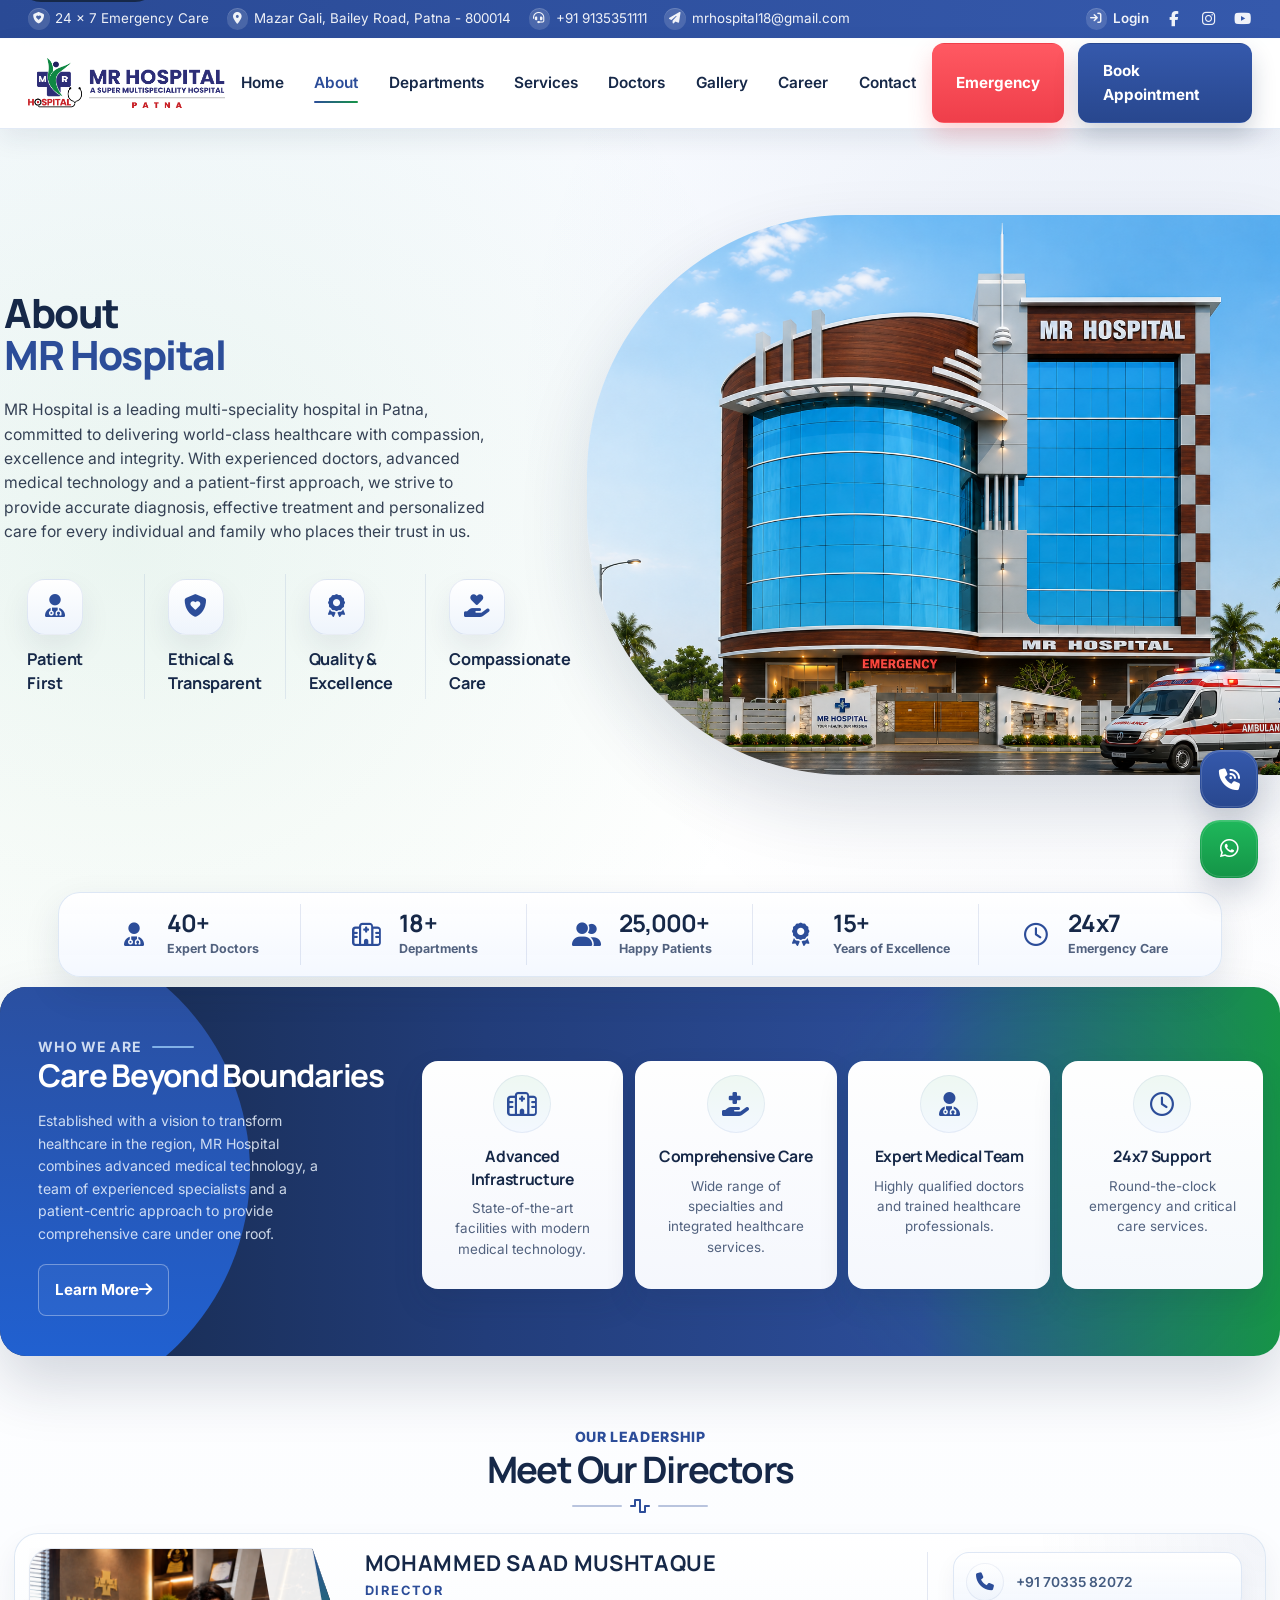
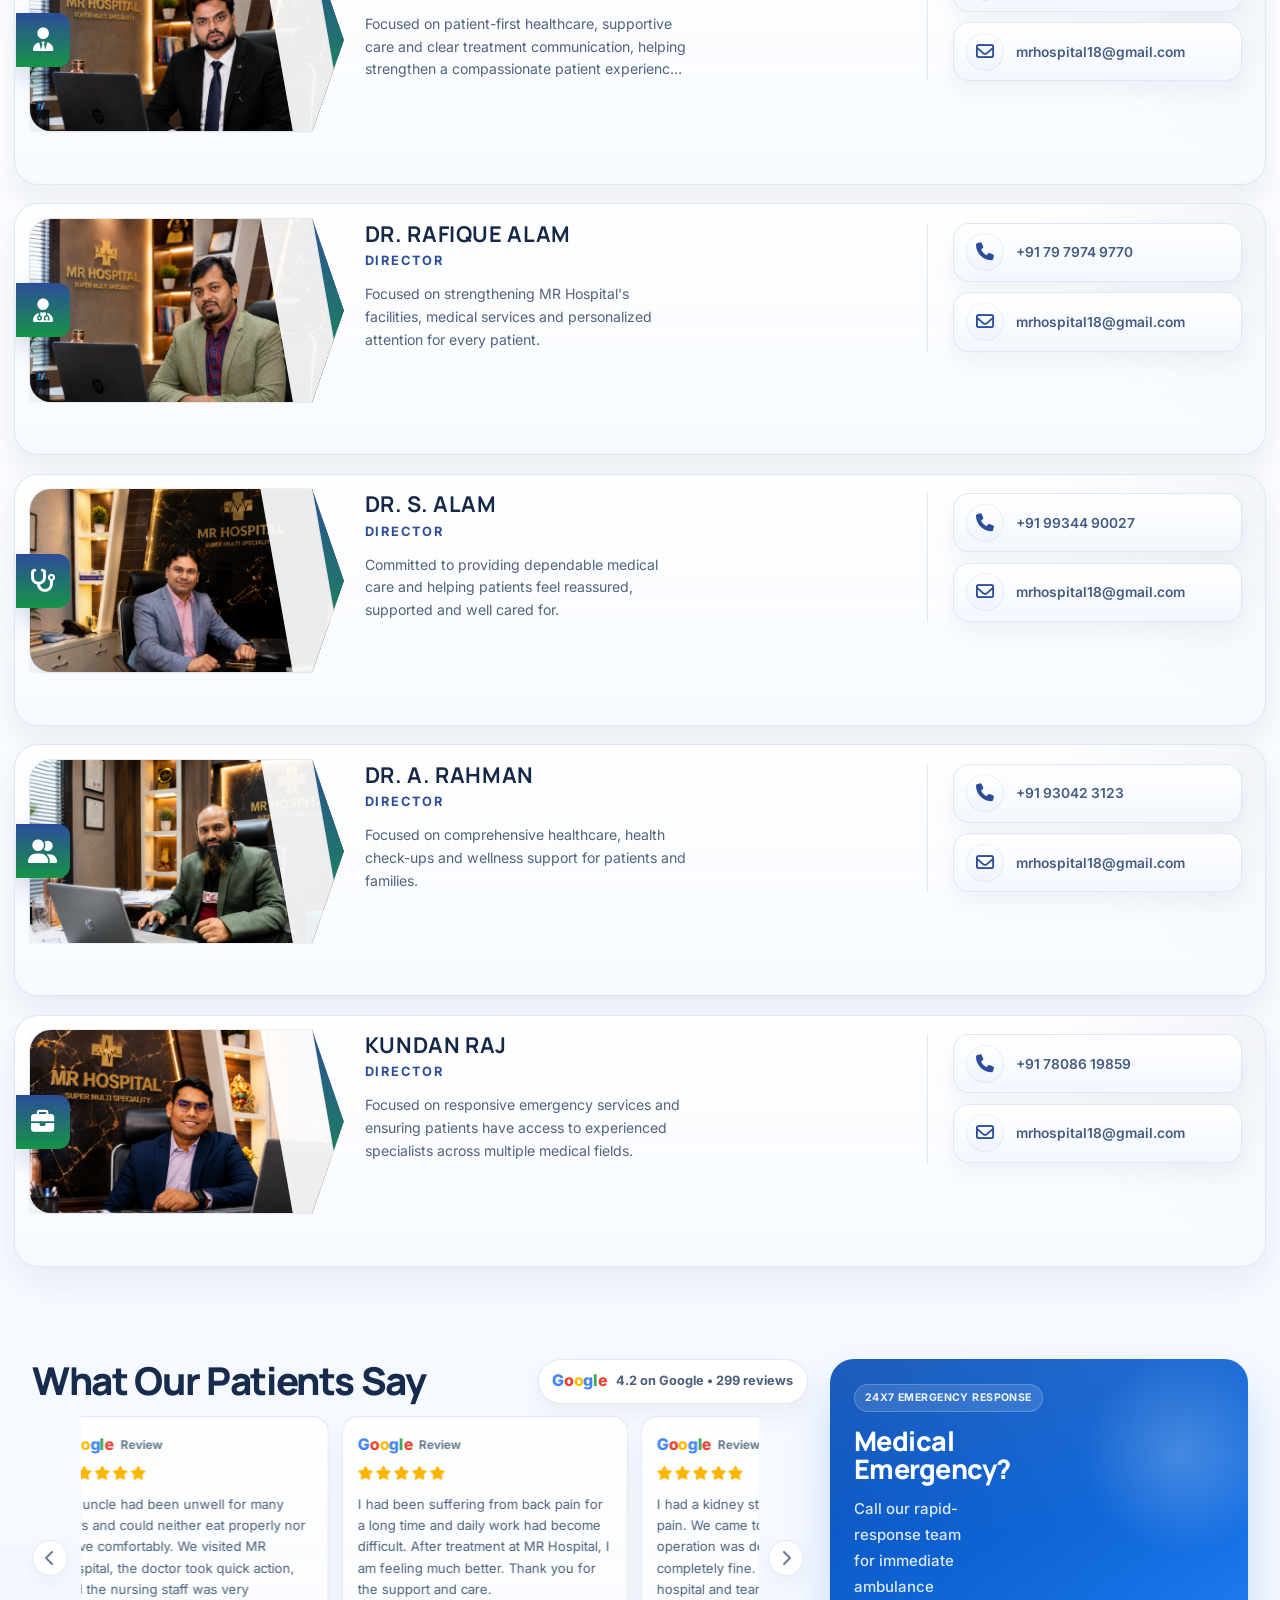
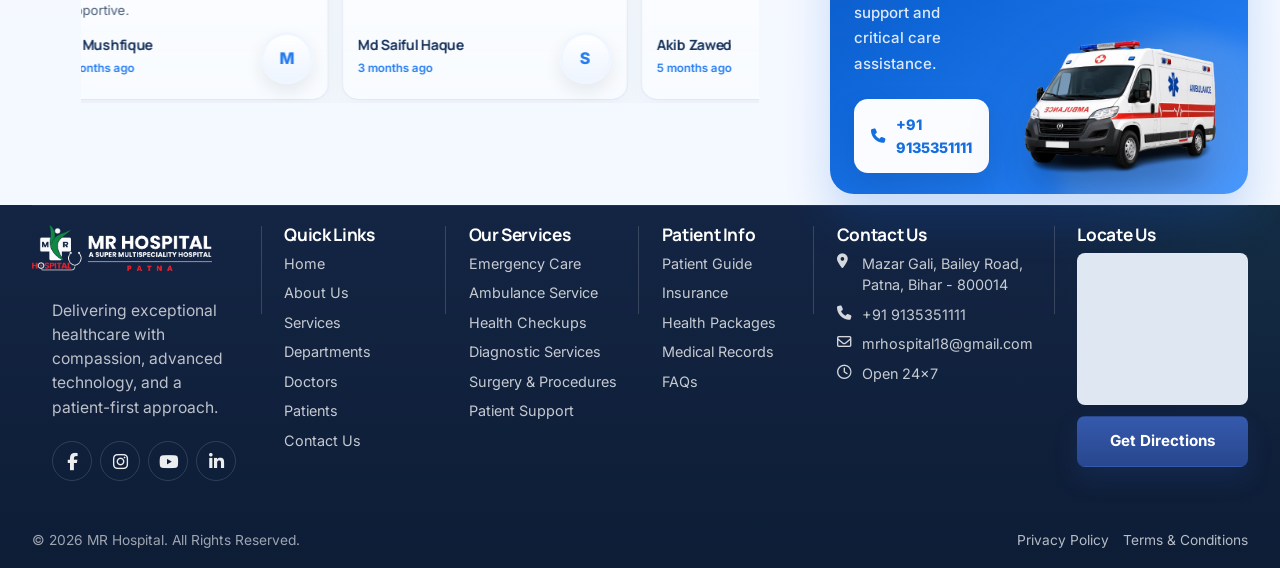
==== about.html @ c6357725 "Contact us page done" ====
﻿<!DOCTYPE html>
<html lang="en">
<head>
  <meta charset="UTF-8">
  <meta name="viewport" content="width=device-width, initial-scale=1.0">
  <title>About MR Hospital Patna | Mission, Vision & Patient-First Care</title>
  <meta name="description" content="Learn about MR Hospital Patna, our mission, vision, patient-first approach, and commitment to trusted multi-speciality healthcare on Bailey Road.">
  <meta name="robots" content="index, follow">
  <meta name="author" content="MR Hospital">
  <meta name="theme-color" content="#2c4d99">
  <meta name="keywords" content="about MR Hospital, MR Hospital Patna, hospital mission, patient-first healthcare Patna">
  <meta property="og:locale" content="en_IN">
  <meta property="og:type" content="website">
  <meta property="og:title" content="About MR Hospital Patna | Mission, Vision & Patient-First Care">
  <meta property="og:description" content="Discover the mission, vision, and patient-first care philosophy behind MR Hospital Patna.">
  <meta property="og:site_name" content="MR Hospital">
  <meta property="og:image" content="assets/images/hospital/about-showcase-building.png">
  <meta name="twitter:card" content="summary_large_image">
  <meta name="twitter:title" content="About MR Hospital Patna | Mission, Vision & Patient-First Care">
  <meta name="twitter:description" content="Learn more about MR Hospital Patna and our commitment to compassionate, modern healthcare.">
  <meta name="twitter:image" content="assets/images/hospital/about-showcase-building.png">
  <link rel="preconnect" href="https://fonts.googleapis.com">
  <link rel="preconnect" href="https://fonts.gstatic.com" crossorigin>
  <link href="https://fonts.googleapis.com/css2?family=Inter:wght@400;500;600;700;800&family=Manrope:wght@700;800&display=swap" rel="stylesheet">
  <link rel="stylesheet" href="https://cdnjs.cloudflare.com/ajax/libs/font-awesome/6.7.2/css/all.min.css" integrity="sha512-Evv84Mr4kqVGRNSgIGL/F/aIDqQb7xQ2vcrdIwxfjThSH8CSR7PBEakCr51Ck+w+/U6swU2Im1vVX0SVk9ABhg==" crossorigin="anonymous" referrerpolicy="no-referrer">
  <link rel="icon" type="image/svg+xml" href="assets/images/logo/favicon.svg">
  <link rel="icon" type="image/png" href="assets/images/logo/favicon.png">
  <link rel="apple-touch-icon" href="assets/images/logo/favicon.png">
  <link rel="stylesheet" href="assets/css/style.css">
  <link rel="stylesheet" href="assets/css/animations.css">
  <link rel="stylesheet" href="assets/css/responsive.css">
</head>
<body>
  <a class="skip-link" href="#main-content">Skip to content</a>

  <header class="site-header" id="top">
    <div class="topbar">
      <div class="container topbar__inner">
        <div class="topbar__info">
          <p><i class="fa-solid fa-shield-heart topbar__fa" aria-hidden="true"></i>24 x 7 Emergency Care</p>
          <p><i class="fa-solid fa-location-dot topbar__fa" aria-hidden="true"></i>Mazar Gali, Bailey Road, Patna - 800014</p>
          <a href="tel:+919135351111"><i class="fa-solid fa-headset topbar__fa" aria-hidden="true"></i>+91 9135351111</a>
          <a href="mailto:mrhospital18@gmail.com"><i class="fa-solid fa-paper-plane topbar__fa" aria-hidden="true"></i>mrhospital18@gmail.com</a>
        </div>
        <div class="topbar__links">
          <a href="#top"><i class="fa-solid fa-arrow-right-to-bracket topbar__fa" aria-hidden="true"></i>Login</a>
          <a href="#top" aria-label="Facebook" class="topbar__social-link">
            <i class="fa-brands fa-facebook-f topbar__social-icon" aria-hidden="true"></i>
          </a>
          <a href="#top" aria-label="Instagram" class="topbar__social-link">
            <i class="fa-brands fa-instagram topbar__social-icon" aria-hidden="true"></i>
          </a>
          <a href="#top" aria-label="YouTube" class="topbar__social-link">
            <i class="fa-brands fa-youtube topbar__social-icon" aria-hidden="true"></i>
          </a>
        </div>
      </div>
    </div>

    <div class="header-nav" data-sticky-header>
      <div class="container header-nav__inner">
        <a class="brand" href="index.html" aria-label="MR Hospital home">
          <img class="brand__logo" src="assets/images/logo/mr-hospital-logo-new.png" alt="MR Hospital logo" width="512" height="512">
          <span class="brand__text">
            <strong>MR HOSPITAL</strong>
            <small>Care Beyond Boundaries</small>
          </span>
        </a>

        <button class="nav-toggle" type="button" aria-expanded="false" aria-controls="primary-menu">
          <span class="nav-toggle__line nav-toggle__line--top" aria-hidden="true"></span>
          <span class="nav-toggle__line nav-toggle__line--bottom" aria-hidden="true"></span>
          <span class="sr-only">Toggle navigation</span>
        </button>

        <nav class="primary-nav" aria-label="Primary navigation">
          <ul class="primary-nav__menu" id="primary-menu">
            <li><a href="index.html">Home</a></li>
            <li><a href="about.html" aria-current="page">About</a></li>
            <li><a href="departments.html">Departments</a></li>
            <li><a href="services.html">Services</a></li>
            <li><a href="doctors.html">Doctors</a></li>
            <li><a href="gallery.html">Gallery</a></li>
            <li><a href="career.html">Career</a></li>
            <li><a href="contact.html">Contact</a></li>
          </ul>
        </nav>

        <div class="header-actions">
          <a class="btn btn-emergency" href="tel:+919135351111">Emergency</a>
          <a class="btn btn-primary" href="appointment.html">Book Appointment</a>
        </div>
      </div>
    </div>
  </header>

  <main class="inner-page about-page" id="main-content">
    <section class="about-hero">
      <div class="container about-hero__shell">
        <div class="about-hero__copy reveal">
          <h1>
            <span>About</span>
            <span class="heading-accent">MR Hospital</span>
          </h1>
          <p>MR Hospital is a leading multi-speciality hospital in Patna, committed to delivering world-class healthcare with compassion, excellence and integrity. With experienced doctors, advanced medical technology and a patient-first approach, we strive to provide accurate diagnosis, effective treatment and personalized care for every individual and family who places their trust in us.</p>

          <div class="about-hero__features" aria-label="About hospital values">
            <article class="about-hero__feature">
              <div class="about-hero__feature-icon" aria-hidden="true">
                <i class="fa-solid fa-user-doctor"></i>
              </div>
              <h3>Patient<br>First</h3>
            </article>
            <article class="about-hero__feature">
              <div class="about-hero__feature-icon" aria-hidden="true">
                <i class="fa-solid fa-shield-heart"></i>
              </div>
              <h3>Ethical &amp;<br>Transparent</h3>
            </article>
            <article class="about-hero__feature">
              <div class="about-hero__feature-icon" aria-hidden="true">
                <i class="fa-solid fa-award"></i>
              </div>
              <h3>Quality &amp;<br>Excellence</h3>
            </article>
            <article class="about-hero__feature">
              <div class="about-hero__feature-icon" aria-hidden="true">
                <i class="fa-solid fa-hand-holding-heart"></i>
              </div>
              <h3>Compassionate<br>Care</h3>
            </article>
          </div>
        </div>

        <div class="about-hero__visual reveal">
          <div class="about-hero__image-wrap">
            <img src="assets/images/hospital/about-showcase-building.png" alt="MR Hospital building exterior with ambulance parked at the entrance" width="1536" height="1024">
          </div>
        </div>
      </div>
    </section>

    <section class="about-story">
      <div class="container about-story__shell">
        <div class="about-story__stats reveal" aria-label="MR Hospital highlights">
          <article class="about-story__stat">
            <div class="about-story__stat-icon" aria-hidden="true"><i class="fa-solid fa-user-doctor"></i></div>
            <div>
              <strong>40+</strong>
              <span>Expert Doctors</span>
            </div>
          </article>
          <article class="about-story__stat">
            <div class="about-story__stat-icon" aria-hidden="true"><i class="fa-regular fa-hospital"></i></div>
            <div>
              <strong>18+</strong>
              <span>Departments</span>
            </div>
          </article>
          <article class="about-story__stat">
            <div class="about-story__stat-icon" aria-hidden="true"><i class="fa-solid fa-user-group"></i></div>
            <div>
              <strong>25,000+</strong>
              <span>Happy Patients</span>
            </div>
          </article>
          <article class="about-story__stat">
            <div class="about-story__stat-icon" aria-hidden="true"><i class="fa-solid fa-award"></i></div>
            <div>
              <strong>15+</strong>
              <span>Years of Excellence</span>
            </div>
          </article>
          <article class="about-story__stat">
            <div class="about-story__stat-icon" aria-hidden="true"><i class="fa-regular fa-clock"></i></div>
            <div>
              <strong>24x7</strong>
              <span>Emergency Care</span>
            </div>
          </article>
        </div>

        <div class="about-story__panel reveal">
          <div class="about-story__intro">
            <p class="about-story__eyebrow">WHO WE ARE</p>
            <h2>Care Beyond Boundaries</h2>
            <p>Established with a vision to transform healthcare in the region, MR Hospital combines advanced medical technology, a team of experienced specialists and a patient-centric approach to provide comprehensive care under one roof.</p>
            <a class="btn btn-outline about-story__cta" href="contact.html">Learn More <i class="fa-solid fa-arrow-right" aria-hidden="true"></i></a>
          </div>

          <div class="about-story__cards">
            <article class="about-story-card">
              <div class="about-story-card__icon" aria-hidden="true"><i class="fa-regular fa-hospital"></i></div>
              <h3>Advanced Infrastructure</h3>
              <p>State-of-the-art facilities with modern medical technology.</p>
            </article>
            <article class="about-story-card">
              <div class="about-story-card__icon" aria-hidden="true"><i class="fa-solid fa-hand-holding-medical"></i></div>
              <h3>Comprehensive Care</h3>
              <p>Wide range of specialties and integrated healthcare services.</p>
            </article>
            <article class="about-story-card">
              <div class="about-story-card__icon" aria-hidden="true"><i class="fa-solid fa-user-doctor"></i></div>
              <h3>Expert Medical Team</h3>
              <p>Highly qualified doctors and trained healthcare professionals.</p>
            </article>
            <article class="about-story-card">
              <div class="about-story-card__icon" aria-hidden="true"><i class="fa-regular fa-clock"></i></div>
              <h3>24x7 Support</h3>
              <p>Round-the-clock emergency and critical care services.</p>
            </article>
          </div>
        </div>
      </div>
    </section>

    <section class="about-directors">
      <div class="container about-directors__shell">
        <div class="about-directors__head reveal">
          <p class="about-directors__eyebrow">OUR LEADERSHIP</p>
          <h2>Meet Our Directors</h2>
          <div class="about-directors__divider" aria-hidden="true">
            <span></span>
            <i class="fa-solid fa-wave-square"></i>
            <span></span>
          </div>
        </div>

        <div class="director-stack reveal">
          <article class="director-feature director-feature--stacked" id="director-mohammed-saad-mushtaque">
            <div class="director-feature__media">
              <span class="director-feature__count" aria-hidden="true"><i class="fa-solid fa-user-tie"></i></span>
              <div class="director-feature__photo-wrap">
                <img src="assets/images/directors/Mohammad_Saad_New.png" alt="Portrait of Mohammed Saad Mushtaque" width="1600" height="900" loading="lazy">
                <span class="director-feature__photo-accent" aria-hidden="true"></span>
              </div>
            </div>
            <div class="director-feature__body">
              <div class="director-feature__copy">
                <h3>MOHAMMED SAAD MUSHTAQUE</h3>
                <p class="director-feature__role">Director</p>
                <p>Focused on patient-first healthcare, supportive care and clear treatment communication, helping strengthen a compassionate patient experience at MR Hospital.</p>
              </div>
              <div class="director-feature__contact">
                <a href="tel:+917033582072"><i class="fa-solid fa-phone" aria-hidden="true"></i><span>+91 70335 82072</span></a>
                <a href="mailto:mrhospital18@gmail.com"><i class="fa-regular fa-envelope" aria-hidden="true"></i><span>mrhospital18@gmail.com</span></a>
              </div>
            </div>
          </article>

          <article class="director-feature director-feature--stacked" id="director-rafique-alam">
            <div class="director-feature__media">
              <span class="director-feature__count" aria-hidden="true"><i class="fa-solid fa-user-doctor"></i></span>
              <div class="director-feature__photo-wrap">
                <img src="assets/images/directors/Dr_Rafique_Alam_New.png" alt="Portrait of Dr. Rafique Alam" width="1600" height="900" loading="lazy">
                <span class="director-feature__photo-accent" aria-hidden="true"></span>
              </div>
            </div>
            <div class="director-feature__body">
              <div class="director-feature__copy">
                <h3>DR. RAFIQUE ALAM</h3>
                <p class="director-feature__role">Director</p>
                <p>Focused on strengthening MR Hospital&apos;s facilities, medical services and personalized attention for every patient.</p>
              </div>
              <div class="director-feature__contact">
                <a href="tel:+917979749770"><i class="fa-solid fa-phone" aria-hidden="true"></i><span>+91 79 7974 9770</span></a>
                <a href="mailto:mrhospital18@gmail.com"><i class="fa-regular fa-envelope" aria-hidden="true"></i><span>mrhospital18@gmail.com</span></a>
              </div>
            </div>
          </article>

          <article class="director-feature director-feature--stacked" id="director-s-alam">
            <div class="director-feature__media">
              <span class="director-feature__count" aria-hidden="true"><i class="fa-solid fa-stethoscope"></i></span>
              <div class="director-feature__photo-wrap">
                <img src="assets/images/directors/Dr_S_Alam_New.png" alt="Portrait of Dr. S. Alam" width="1600" height="900" loading="lazy">
                <span class="director-feature__photo-accent" aria-hidden="true"></span>
              </div>
            </div>
            <div class="director-feature__body">
              <div class="director-feature__copy">
                <h3>DR. S. ALAM</h3>
                <p class="director-feature__role">Director</p>
                <p>Committed to providing dependable medical care and helping patients feel reassured, supported and well cared for.</p>
              </div>
              <div class="director-feature__contact">
                <a href="tel:+919934490027"><i class="fa-solid fa-phone" aria-hidden="true"></i><span>+91 99344 90027</span></a>
                <a href="mailto:mrhospital18@gmail.com"><i class="fa-regular fa-envelope" aria-hidden="true"></i><span>mrhospital18@gmail.com</span></a>
              </div>
            </div>
          </article>

          <article class="director-feature director-feature--stacked" id="director-a-rahman">
            <div class="director-feature__media">
              <span class="director-feature__count" aria-hidden="true"><i class="fa-solid fa-user-group"></i></span>
              <div class="director-feature__photo-wrap">
                <img src="assets/images/directors/Dr_A_Rahman_New.png" alt="Portrait of Dr. A. Rahman" width="1600" height="900" loading="lazy">
                <span class="director-feature__photo-accent" aria-hidden="true"></span>
              </div>
            </div>
            <div class="director-feature__body">
              <div class="director-feature__copy">
                <h3>DR. A. RAHMAN</h3>
                <p class="director-feature__role">Director</p>
                <p>Focused on comprehensive healthcare, health check-ups and wellness support for patients and families.</p>
              </div>
              <div class="director-feature__contact">
                <a href="tel:+91930423123"><i class="fa-solid fa-phone" aria-hidden="true"></i><span>+91 93042 3123</span></a>
                <a href="mailto:mrhospital18@gmail.com"><i class="fa-regular fa-envelope" aria-hidden="true"></i><span>mrhospital18@gmail.com</span></a>
              </div>
            </div>
          </article>

          <article class="director-feature director-feature--stacked" id="director-kundan-raj">
            <div class="director-feature__media">
              <span class="director-feature__count" aria-hidden="true"><i class="fa-solid fa-briefcase"></i></span>
              <div class="director-feature__photo-wrap">
                <img src="assets/images/directors/Kundan_Raj_New.png" alt="Portrait of Kundan Raj" width="1600" height="900" loading="lazy">
                <span class="director-feature__photo-accent" aria-hidden="true"></span>
              </div>
            </div>
            <div class="director-feature__body">
              <div class="director-feature__copy">
                <h3>KUNDAN RAJ</h3>
                <p class="director-feature__role">Director</p>
                <p>Focused on responsive emergency services and ensuring patients have access to experienced specialists across multiple medical fields.</p>
              </div>
              <div class="director-feature__contact">
                <a href="tel:+917808619859"><i class="fa-solid fa-phone" aria-hidden="true"></i><span>+91 78086 19859</span></a>
                <a href="mailto:mrhospital18@gmail.com"><i class="fa-regular fa-envelope" aria-hidden="true"></i><span>mrhospital18@gmail.com</span></a>
              </div>
            </div>
          </article>
        </div>
      </div>
    </section>

    <section class="patient-stories section">
      <div class="container patient-stories__shell reveal">
        <div class="patient-stories__panel">
          <div class="patient-stories__head">
            <div class="patient-stories__title-group">
              <h2>What Our Patients Say</h2>
              <a class="patient-stories__google-summary" href="https://www.google.com/search?q=MR+HOSPITAL+PATNA+MAZAR+GALI+Bailey+Rd+Patna+reviews" target="_blank" rel="noopener noreferrer" aria-label="View MR Hospital Google reviews">
                <span class="google-wordmark" aria-hidden="true">
                  <span class="google-letter google-letter--blue">G</span><span class="google-letter google-letter--red">o</span><span class="google-letter google-letter--yellow">o</span><span class="google-letter google-letter--blue">g</span><span class="google-letter google-letter--green">l</span><span class="google-letter google-letter--red">e</span>
                </span>
                <span class="patient-stories__google-meta">4.2 on Google • 299 reviews</span>
              </a>
            </div>
          </div>
          <div class="patient-stories__body">
            <button class="stories-nav stories-nav--prev" type="button" aria-label="Previous testimonial">
              <i class="fa-solid fa-chevron-left" aria-hidden="true"></i>
            </button>
            <div class="patient-stories__viewport" data-reviews-carousel>
              <div class="patient-stories__grid">
                <a class="story-card story-card--google" href="https://www.google.com/search?q=MR+HOSPITAL+PATNA+MAZAR+GALI+Bailey+Rd+Patna+reviews" target="_blank" rel="noopener noreferrer" aria-label="Read Md Mushfique's Google review">
                  <div class="story-card__brand">
                    <span class="google-wordmark" aria-hidden="true">
                      <span class="google-letter google-letter--blue">G</span><span class="google-letter google-letter--red">o</span><span class="google-letter google-letter--yellow">o</span><span class="google-letter google-letter--blue">g</span><span class="google-letter google-letter--green">l</span><span class="google-letter google-letter--red">e</span>
                    </span>
                    <span class="story-card__brand-text">Review</span>
                  </div>
                  <div class="story-stars" aria-label="5 out of 5 stars">
                    <i class="fa-solid fa-star"></i><i class="fa-solid fa-star"></i><i class="fa-solid fa-star"></i><i class="fa-solid fa-star"></i><i class="fa-solid fa-star"></i>
                  </div>
                  <p>My uncle had been unwell for many days and could neither eat properly nor move comfortably. We visited MR Hospital, the doctor took quick action, and the nursing staff was very supportive.</p>
                  <div class="story-card__footer">
                    <div>
                      <h3>Md Mushfique</h3>
                      <span>3 months ago</span>
                    </div>
                    <div class="story-avatar" aria-hidden="true">M</div>
                  </div>
                </a>
                <a class="story-card story-card--google" href="https://www.google.com/search?q=MR+HOSPITAL+PATNA+MAZAR+GALI+Bailey+Rd+Patna+reviews" target="_blank" rel="noopener noreferrer" aria-label="Read Md Saiful Haque's Google review">
                  <div class="story-card__brand">
                    <span class="google-wordmark" aria-hidden="true">
                      <span class="google-letter google-letter--blue">G</span><span class="google-letter google-letter--red">o</span><span class="google-letter google-letter--yellow">o</span><span class="google-letter google-letter--blue">g</span><span class="google-letter google-letter--green">l</span><span class="google-letter google-letter--red">e</span>
                    </span>
                    <span class="story-card__brand-text">Review</span>
                  </div>
                  <div class="story-stars" aria-label="5 out of 5 stars">
                    <i class="fa-solid fa-star"></i><i class="fa-solid fa-star"></i><i class="fa-solid fa-star"></i><i class="fa-solid fa-star"></i><i class="fa-solid fa-star"></i>
                  </div>
                  <p>I had been suffering from back pain for a long time and daily work had become difficult. After treatment at MR Hospital, I am feeling much better. Thank you for the support and care.</p>
                  <div class="story-card__footer">
                    <div>
                      <h3>Md Saiful Haque</h3>
                      <span>3 months ago</span>
                    </div>
                    <div class="story-avatar" aria-hidden="true">S</div>
                  </div>
                </a>
                <a class="story-card story-card--google" href="https://www.google.com/search?q=MR+HOSPITAL+PATNA+MAZAR+GALI+Bailey+Rd+Patna+reviews" target="_blank" rel="noopener noreferrer" aria-label="Read Akib Zawed's Google review">
                  <div class="story-card__brand">
                    <span class="google-wordmark" aria-hidden="true">
                      <span class="google-letter google-letter--blue">G</span><span class="google-letter google-letter--red">o</span><span class="google-letter google-letter--yellow">o</span><span class="google-letter google-letter--blue">g</span><span class="google-letter google-letter--green">l</span><span class="google-letter google-letter--red">e</span>
                    </span>
                    <span class="story-card__brand-text">Review</span>
                  </div>
                  <div class="story-stars" aria-label="5 out of 5 stars">
                    <i class="fa-solid fa-star"></i><i class="fa-solid fa-star"></i><i class="fa-solid fa-star"></i><i class="fa-solid fa-star"></i><i class="fa-solid fa-star"></i>
                  </div>
                  <p>I had a kidney stone and was in a lot of pain. We came to MR Hospital Patna, my operation was done here, and now I am completely fine. Thank you to the hospital and team.</p>
                  <div class="story-card__footer">
                    <div>
                      <h3>Akib Zawed</h3>
                      <span>5 months ago</span>
                    </div>
                    <div class="story-avatar" aria-hidden="true">A</div>
                  </div>
                </a>
                <a class="story-card story-card--google" href="https://www.google.com/search?q=MR+HOSPITAL+PATNA+MAZAR+GALI+Bailey+Rd+Patna+reviews" target="_blank" rel="noopener noreferrer" aria-label="Read Shabnam Pervin's Google review">
                  <div class="story-card__brand">
                    <span class="google-wordmark" aria-hidden="true">
                      <span class="google-letter google-letter--blue">G</span><span class="google-letter google-letter--red">o</span><span class="google-letter google-letter--yellow">o</span><span class="google-letter google-letter--blue">g</span><span class="google-letter google-letter--green">l</span><span class="google-letter google-letter--red">e</span>
                    </span>
                    <span class="story-card__brand-text">Review</span>
                  </div>
                  <div class="story-stars" aria-label="5 out of 5 stars">
                    <i class="fa-solid fa-star"></i><i class="fa-solid fa-star"></i><i class="fa-solid fa-star"></i><i class="fa-solid fa-star"></i><i class="fa-solid fa-star"></i>
                  </div>
                  <p>My relative suffered a spine injury and underwent an operation at MR Hospital. The patient recovered well and was discharged comfortably. Thank you to all the doctors and nursing staff.</p>
                  <div class="story-card__footer">
                    <div>
                      <h3>Shabnam Pervin</h3>
                      <span>9 months ago</span>
                    </div>
                    <div class="story-avatar" aria-hidden="true">S</div>
                  </div>
                </a>
              </div>
            </div>
            <button class="stories-nav stories-nav--next" type="button" aria-label="Next testimonial">
              <i class="fa-solid fa-chevron-right" aria-hidden="true"></i>
            </button>
          </div>
        </div>
        <aside class="patient-emergency">
          <div class="patient-emergency__content">
            <span class="patient-emergency__eyebrow">24x7 emergency response</span>
            <h3>Medical Emergency?</h3>
            <p>Call our rapid-response team for immediate ambulance support and critical care assistance.</p>
            <a class="patient-emergency__cta" href="tel:+919135351111"><i class="fa-solid fa-phone" aria-hidden="true"></i><span>+91 9135351111</span></a>
          </div>
          <div class="patient-emergency__media" aria-hidden="true">
            <img src="assets/images/services/patient-emergency-ambulance.png" alt="" width="640" height="439" loading="lazy">
          </div>
        </aside>
      </div>
    </section>
  </main>

  <footer class="site-footer">
    <div class="container footer-grid">
      <div class="footer-brand">
        <a class="footer-brand__logo" href="index.html" aria-label="MR Hospital home">
          <img src="assets/images/logo/mr-hospital-footer-logo.png" alt="MR Hospital logo" width="512" height="512" loading="lazy">
        </a>
        <p>Delivering exceptional healthcare with compassion, advanced technology, and a patient-first approach.</p>
        <div class="footer-socials">
          <a href="#top" aria-label="Facebook"><i class="fa-brands fa-facebook-f" aria-hidden="true"></i></a>
          <a href="#top" aria-label="Instagram"><i class="fa-brands fa-instagram" aria-hidden="true"></i></a>
          <a href="#top" aria-label="YouTube"><i class="fa-brands fa-youtube" aria-hidden="true"></i></a>
          <a href="#top" aria-label="LinkedIn"><i class="fa-brands fa-linkedin-in" aria-hidden="true"></i></a>
        </div>
      </div>
      <div class="footer-links">
        <h3>Quick Links</h3>
        <ul>
          <li><a href="index.html">Home</a></li>
          <li><a href="about.html">About Us</a></li>
          <li><a href="departments.html">Services</a></li>
          <li><a href="departments.html">Departments</a></li>
          <li><a href="doctors.html">Doctors</a></li>
          <li><a href="contact.html">Patients</a></li>
          <li><a href="contact.html">Contact Us</a></li>
        </ul>
      </div>
      <div class="footer-services">
        <h3>Our Services</h3>
        <ul>
          <li><a href="services.html">Emergency Care</a></li>
          <li><a href="services.html">Ambulance Service</a></li>
          <li><a href="services.html">Health Checkups</a></li>
          <li><a href="services.html">Diagnostic Services</a></li>
          <li><a href="services.html">Surgery &amp; Procedures</a></li>
          <li><a href="services.html">Patient Support</a></li>
        </ul>
      </div>
      <div class="footer-info">
        <h3>Patient Info</h3>
        <ul>
          <li><a href="contact.html">Patient Guide</a></li>
          <li><a href="contact.html">Insurance</a></li>
          <li><a href="departments.html">Health Packages</a></li>
          <li><a href="contact.html">Medical Records</a></li>
          <li><a href="contact.html">FAQs</a></li>
        </ul>
      </div>
      <div class="footer-contact">
        <h3>Contact Us</h3>
        <ul>
          <li><i class="fa-solid fa-location-dot" aria-hidden="true"></i><span>Mazar Gali, Bailey Road,<br>Patna, Bihar - 800014</span></li>
          <li><i class="fa-solid fa-phone" aria-hidden="true"></i><a href="tel:+919135351111">+91 9135351111</a></li>
          <li><i class="fa-regular fa-envelope" aria-hidden="true"></i><a href="mailto:mrhospital18@gmail.com">mrhospital18@gmail.com</a></li>
          <li><i class="fa-regular fa-clock" aria-hidden="true"></i><span>Open 24x7</span></li>
        </ul>
      </div>
      <div class="footer-map">
        <h3>Locate Us</h3>
        <div class="footer-map__card" aria-label="Map preview of MR Hospital location">
          <iframe src="https://www.google.com/maps/embed?pb=!1m18!1m12!1m3!1d3597.996483004668!2d85.08810217485073!3d25.605033115062184!2m3!1f0!2f0!3f0!3m2!1i1024!2i768!4f13.1!3m3!1m2!1s0x39ed57b881ea3aad%3A0x2b7ec10907c1d8ed!2sMR%20HOSPITAL%20PATNA!5e0!3m2!1sen!2sin!4v1785693603904!5m2!1sen!2sin" width="600" height="450" style="border:0;" allowfullscreen="" loading="eager" referrerpolicy="strict-origin-when-cross-origin" title="MR Hospital Patna location map"></iframe>
        </div>
        <a class="btn btn-primary footer-map__directions" href="https://www.google.com/maps/dir/?api=1&destination=MR+HOSPITAL+PATNA" target="_blank" rel="noopener noreferrer">Get Directions</a>
      </div>
    </div>
    <div class="footer-bottom">
      <div class="container footer-bottom__inner">
        <p>&copy; 2026 MR Hospital. All Rights Reserved.</p>
        <div class="footer-bottom__links">
          <a href="privacy-policy.html">Privacy Policy</a>
          <a href="privacy-policy.html">Terms &amp; Conditions</a>
        </div>
      </div>
    </div>
  </footer>

  <script src="assets/js/main.js" defer></script>
</body>
</html>
---- assets/css/style.css ----
:root {
  --primary: #2c4d99;
  --primary-dark: #223d7a;
  --primary-light: #e8eef9;
  --cyan: #169447;
  --navy: #162848;
  --navy-light: #2c4572;
  --emergency: #ef3e4a;
  --success: #16a34a;
  --white: #ffffff;
  --background: #f6f8fc;
  --background-alt: #eef3fb;
  --text: #16233d;
  --text-secondary: #52627f;
  --border: #dce5f2;
  --shadow-soft: 0 10px 30px rgba(22, 40, 72, 0.08);
  --radius-sm: 8px;
  --radius-md: 12px;
  --radius-card: 16px;
  --radius-lg: 20px;
  --radius-pill: 999px;
  --container-width: min(1240px, calc(100% - 72px));
  --section-space: clamp(4rem, 7vw, 6.5rem);
  --header-stack-height: 126px;
}

*,
*::before,
*::after {
  box-sizing: border-box;
}

html {
  scroll-behavior: smooth;
  background: #ffffff;
}

body {
  margin: 0;
  font-family: "Inter", sans-serif;
  color: var(--text);
  background:
    radial-gradient(circle at top left, rgba(22, 148, 71, 0.08), transparent 24%),
    radial-gradient(circle at top right, rgba(44, 77, 153, 0.08), transparent 22%),
    linear-gradient(180deg, #f5f8fd 0%, #ffffff 24%, var(--background) 100%);
  line-height: 1.6;
}

img {
  display: block;
  max-width: 100%;
  height: auto;
}

a {
  color: inherit;
  text-decoration: none;
  transition: color 0.28s ease, opacity 0.28s ease, transform 0.28s ease;
}

button,
input,
select,
textarea {
  font: inherit;
}

ul {
  margin: 0;
  padding: 0;
  list-style: none;
}

p,
h1,
h2,
h3 {
  margin-top: 0;
}

address {
  font-style: normal;
}

:focus-visible {
  outline: 3px solid rgba(44, 77, 153, 0.35);
  outline-offset: 3px;
}

.sr-only {
  position: absolute;
  width: 1px;
  height: 1px;
  padding: 0;
  margin: -1px;
  overflow: hidden;
  clip: rect(0, 0, 0, 0);
  white-space: nowrap;
  border: 0;
}

.skip-link {
  position: absolute;
  left: 16px;
  top: -48px;
  padding: 0.75rem 1rem;
  border-radius: var(--radius-pill);
  background: var(--navy);
  color: var(--white);
  z-index: 1000;
}

.skip-link:focus {
  top: 16px;
}

.container {
  width: var(--container-width);
  margin-inline: auto;
}

.site-header .container {
  width: min(1400px, calc(100% - 56px));
}

:root {
  --topbar-height: 38px;
  --main-header-height: 72px;
}

.section {
  padding-block: var(--section-space);
}

#main-content {
  padding-top: calc(var(--topbar-height) + var(--main-header-height));
}

.section--alt {
  background: linear-gradient(180deg, rgba(234, 244, 255, 0.5), rgba(255, 255, 255, 0));
}

.section--tight {
  padding-top: 0;
}

.eyebrow {
  display: inline-flex;
  align-items: center;
  gap: 0.5rem;
  margin-bottom: 1rem;
  text-transform: uppercase;
  letter-spacing: 0.12em;
  font-size: 0.78rem;
  font-weight: 700;
  color: var(--primary);
}

.eyebrow::before {
  content: "";
  width: 2.5rem;
  height: 1px;
  background: currentColor;
}

.eyebrow--light {
  color: rgba(255, 255, 255, 0.82);
}

h1,
h2 {
  font-family: "Manrope", "Inter", sans-serif;
  letter-spacing: -0.03em;
  line-height: 1.05;
}

h1 {
  font-size: clamp(3rem, 6vw, 4.2rem);
  margin-bottom: 1.5rem;
}

h2 {
  font-size: clamp(2.25rem, 4vw, 3rem);
  margin-bottom: 1rem;
}

h3 {
  font-family: "Manrope", "Inter", sans-serif;
  letter-spacing: -0.02em;
  line-height: 1.12;
  font-size: clamp(1.2rem, 2vw, 1.45rem);
  margin-bottom: 0.65rem;
}

p {
  color: var(--text-secondary);
}

.btn {
  position: relative;
  overflow: hidden;
  display: inline-flex;
  align-items: center;
  justify-content: center;
  min-height: 46px;
  padding: 0.78rem 1.45rem;
  border-radius: 8px;
  border: 1px solid transparent;
  font-weight: 700;
  font-size: 0.95rem;
  transition: transform 0.3s ease, background-color 0.3s ease, color 0.3s ease, border-color 0.3s ease, box-shadow 0.3s ease;
}

.btn::after {
  content: "";
  position: absolute;
  inset: 0;
  background: linear-gradient(110deg, transparent 20%, rgba(255, 255, 255, 0.24) 50%, transparent 80%);
  transform: translateX(-130%);
  transition: transform 0.6s ease;
  pointer-events: none;
}

.btn:hover {
  transform: translateY(-2px);
}

.btn:hover::after,
.btn:focus-visible::after {
  transform: translateX(130%);
}

.btn-primary {
  background: linear-gradient(180deg, #3559ac, #28478e);
  color: var(--white);
  box-shadow: 0 12px 24px rgba(44, 77, 153, 0.2);
}

.btn-primary:hover,
.btn-primary:focus-visible {
  background: linear-gradient(180deg, #2d4d99, #223d7a);
  box-shadow: 0 18px 34px rgba(44, 77, 153, 0.28);
}

.btn-secondary {
  background: var(--white);
  border-color: var(--primary);
  color: var(--primary);
}

.btn-secondary:hover,
.btn-secondary:focus-visible {
  background: var(--primary-light);
  box-shadow: 0 14px 28px rgba(44, 77, 153, 0.14);
}

.btn-outline {
  background: transparent;
  border-color: rgba(44, 77, 153, 0.28);
  color: var(--navy);
}

.btn-outline:hover,
.btn-outline:focus-visible {
  background: rgba(255, 255, 255, 0.92);
  border-color: var(--primary);
  box-shadow: 0 14px 28px rgba(44, 77, 153, 0.14);
}

.btn-emergency {
  background: linear-gradient(180deg, #ff5962, #ef3e4a);
  color: var(--white);
  box-shadow: 0 12px 24px rgba(239, 62, 74, 0.22);
  backface-visibility: hidden;
}

.btn-emergency::after {
  content: "";
  position: absolute;
  inset: 0;
  background: linear-gradient(110deg, transparent 20%, rgba(255, 255, 255, 0.2) 50%, transparent 80%);
  transform: translateX(-130%);
  transition: transform 0.6s ease;
  pointer-events: none;
}

.btn-emergency:hover,
.btn-emergency:focus-visible,
.btn-light-emergency {
  background: linear-gradient(180deg, #f34f5a, #d73340);
  color: var(--white);
  box-shadow: 0 18px 34px rgba(239, 62, 74, 0.3);
}

.btn-emergency:hover::after,
.btn-emergency:focus-visible::after {
  transform: translateX(130%);
}

.btn-light-emergency {
  border-color: rgba(255, 255, 255, 0.18);
}

.text-link {
  color: var(--primary);
  font-weight: 700;
}

.text-link:hover,
.text-link:focus-visible {
  color: var(--primary-dark);
}

.floating-contact {
  position: fixed;
  right: 22px;
  bottom: 22px;
  z-index: 80;
  display: grid;
  gap: 0.72rem;
}

.floating-contact__link {
  position: relative;
  display: inline-flex;
  align-items: center;
  justify-content: center;
  width: 58px;
  height: 58px;
  border-radius: 20px;
  color: #ffffff;
  box-shadow:
    0 16px 30px rgba(20, 39, 72, 0.18),
    inset 0 1px 0 rgba(255, 255, 255, 0.16);
  backdrop-filter: blur(12px);
  transition: transform 0.28s ease, box-shadow 0.28s ease, filter 0.28s ease;
}

.floating-contact__link::before {
  content: "";
  position: absolute;
  inset: 1px;
  border-radius: inherit;
  border: 1px solid rgba(255, 255, 255, 0.14);
  pointer-events: none;
}

.floating-contact__link:hover,
.floating-contact__link:focus-visible {
  transform: translateY(-3px) scale(1.02);
  box-shadow:
    0 22px 38px rgba(20, 39, 72, 0.22),
    inset 0 1px 0 rgba(255, 255, 255, 0.18);
}

.floating-contact__link i {
  font-size: 1.32rem;
  line-height: 1;
}

.floating-contact__link--call {
  background: linear-gradient(180deg, #3559ac 0%, #28478e 100%);
}

.floating-contact__link--call:hover,
.floating-contact__link--call:focus-visible {
  filter: brightness(1.03);
}

.floating-contact__link--whatsapp {
  background: linear-gradient(180deg, #1fb85b 0%, #149447 100%);
}

.floating-contact__link--whatsapp:hover,
.floating-contact__link--whatsapp:focus-visible {
  filter: brightness(1.03);
}

.floating-contact__badge {
  position: absolute;
  right: calc(100% + 12px);
  top: 50%;
  transform: translateY(-50%) translateX(10px);
  padding: 0.5rem 0.72rem;
  border-radius: 999px;
  background: rgba(15, 29, 54, 0.9);
  color: #ffffff;
  font-size: 0.78rem;
  font-weight: 700;
  line-height: 1;
  white-space: nowrap;
  opacity: 0;
  pointer-events: none;
  box-shadow: 0 12px 26px rgba(15, 29, 54, 0.18);
  transition: opacity 0.24s ease, transform 0.24s ease;
}

.floating-contact__link:hover .floating-contact__badge,
.floating-contact__link:focus-visible .floating-contact__badge {
  opacity: 1;
  transform: translateY(-50%) translateX(0);
}

.site-header {
  position: fixed;
  top: 0;
  left: 0;
  right: 0;
  z-index: 40;
  margin-top: 0;
  padding-top: 0;
  pointer-events: none;
}

.site-header > * {
  pointer-events: auto;
}

.topbar {
  background: linear-gradient(90deg, #2a4a95, #3559ac);
  color: rgba(255, 255, 255, 0.92);
  font-size: 0.84rem;
  border-bottom: 1px solid rgba(255, 255, 255, 0.16);
  margin-top: 0;
  transition: transform 0.32s ease, opacity 0.32s ease, margin-bottom 0.32s ease, background 0.28s ease, box-shadow 0.28s ease;
}

.topbar__inner,
.header-nav__inner,
.footer-bottom__inner,
.section-head {
  display: flex;
  align-items: center;
  justify-content: space-between;
  gap: 1rem;
}

.topbar__inner {
  min-height: 38px;
}

.site-header.is-scrolled .topbar {
  transform: translateY(-100%);
  opacity: 0;
  margin-bottom: calc(var(--topbar-height) * -1);
  pointer-events: none;
}

.topbar__info,
.topbar__links {
  display: flex;
  flex-wrap: wrap;
  align-items: center;
  gap: 1.1rem;
}

.topbar__info p,
.topbar__info a,
.topbar__links a {
  margin: 0;
  color: rgba(255, 255, 255, 0.92);
}

.topbar__info a:hover,
.topbar__info a:focus-visible,
.topbar__links a:hover,
.topbar__links a:focus-visible {
  color: var(--white);
  transform: translateY(-1px);
}

.topbar__info p,
.topbar__info a {
  display: inline-flex;
  align-items: center;
  gap: 0.35rem;
}

.topbar__links {
  gap: 0.95rem;
}

.topbar__links a {
  display: inline-flex;
  align-items: center;
  justify-content: center;
  gap: 0.35rem;
}

.topbar__links a {
  font-weight: 600;
}

.topbar__social-link {
  display: inline-flex;
  align-items: center;
  justify-content: center;
  width: 1.2rem;
  height: 1.2rem;
  border-radius: 999px;
}

.topbar__fa {
  display: inline-grid;
  place-items: center;
  width: 1.35rem;
  height: 1.35rem;
  font-size: 0.72rem;
  text-align: center;
  flex: 0 0 1.35rem;
  border-radius: 999px;
  background: rgba(255, 255, 255, 0.14);
  box-shadow: inset 0 1px 0 rgba(255, 255, 255, 0.16);
}

.topbar__social-icon {
  font-size: 0.95rem;
  line-height: 1;
}

.topbar__social-link:hover,
.topbar__social-link:focus-visible {
  background: rgba(255, 255, 255, 0.12);
}

.header-nav {
  position: absolute;
  top: var(--topbar-height);
  left: 0;
  right: 0;
  z-index: 20;
  background: rgba(255, 255, 255, 0.96);
  backdrop-filter: blur(12px);
  border-bottom: 1px solid rgba(223, 232, 245, 0.9);
  transition: box-shadow 0.32s ease, background 0.32s ease, border-color 0.32s ease, transform 0.32s ease, min-height 0.32s ease;
}

.header-nav:not(.is-sticky) {
  background: rgba(255, 255, 255, 0.22);
  backdrop-filter: blur(10px);
  border-bottom: 1px solid rgba(255, 255, 255, 0.14);
  box-shadow: none;
}

.site-header.is-hero-active .header-nav {
  background: rgba(255, 255, 255, 0.96);
  backdrop-filter: blur(12px);
  border-bottom: 1px solid rgba(223, 232, 245, 0.9);
  box-shadow: 0 10px 24px rgba(22, 40, 72, 0.08);
}

.header-nav.is-sticky {
  position: fixed;
  top: 0;
  background: linear-gradient(180deg, rgba(255, 255, 255, 0.99) 0%, rgba(255, 255, 255, 0.975) 80%, rgba(247, 250, 255, 0.94) 100%);
  box-shadow: 0 14px 34px rgba(22, 40, 72, 0.12);
  border-bottom: 1px solid rgba(211, 222, 236, 0.7);
  animation: headerFloatIn 0.42s cubic-bezier(.2,.8,.2,1);
}

.header-nav__inner {
  min-height: 90px;
  transition: min-height 0.28s ease;
}

.site-header.is-scrolled .header-nav__inner {
  min-height: 86px;
}

.brand {
  display: inline-flex;
  align-items: center;
  gap: 0.75rem;
}

.brand__logo {
  width: clamp(160px, 16vw, 220px);
  height: auto;
  display: block;
  transition: transform 0.35s ease, filter 0.35s ease, opacity 0.35s ease;
}

.brand__text {
  display: none;
}

.primary-nav__menu,
.header-actions,
.hero__actions,
.hero-metrics,
.quick-actions__grid,
.mission-grid,
.card-grid,
.department-grid,
.facility-grid,
.leadership__grid,
.footer-grid,
.contact-list {
  display: grid;
}

.primary-nav__menu {
  grid-auto-flow: column;
  gap: 1.9rem;
}

.primary-nav__menu a {
  position: relative;
  color: var(--navy);
  font-weight: 600;
  font-size: 0.96rem;
  transition: color 0.28s ease, opacity 0.28s ease;
}

.site-header.is-hero-active .primary-nav__menu a {
  color: var(--navy);
  text-shadow: none;
}

.site-header.is-hero-active .primary-nav__menu a:hover,
.site-header.is-hero-active .primary-nav__menu a:focus-visible,
.site-header.is-hero-active .primary-nav__menu a[aria-current="page"] {
  color: var(--primary);
}

.site-header.is-scrolled .brand__logo {
  transform: scale(1);
}

.site-header.is-scrolled .primary-nav__menu {
  gap: 2.15rem;
}

.site-header.is-scrolled .primary-nav__menu a {
  font-size: 1rem;
}

.site-header.is-hero-active .brand__logo {
  filter: none;
}

.primary-nav__menu a::after {
  content: "";
  position: absolute;
  left: 0;
  bottom: -0.65rem;
  width: 100%;
  height: 2px;
  border-radius: 999px;
  background: linear-gradient(90deg, var(--primary), var(--cyan));
  transform: scaleX(0);
  transform-origin: center;
  transition: transform 0.28s ease;
}

.brand:hover .brand__logo,
.brand:focus-visible .brand__logo {
  transform: translateY(-1px) scale(1.015);
  filter: saturate(1.05);
}

.primary-nav__menu a:hover,
.primary-nav__menu a:focus-visible {
  color: var(--primary);
}

.primary-nav__menu a:hover::after,
.primary-nav__menu a:focus-visible::after,
.primary-nav__menu a[aria-current="page"] {
  color: var(--primary);
}

.primary-nav__menu a:hover::after,
.primary-nav__menu a:focus-visible::after,
.primary-nav__menu a[aria-current="page"]::after {
  transform: scaleX(1);
}

.header-actions {
  grid-auto-flow: column;
  gap: 0.9rem;
}

.header-nav .btn {
  min-height: 52px;
  padding: 0.9rem 1.45rem;
  border-radius: 12px;
}

.site-header.is-scrolled .header-nav .btn {
  min-height: 52px;
  padding: 0.92rem 1.45rem;
  border-radius: 12px;
}

.site-header.is-hero-active .btn-primary {
  box-shadow: 0 12px 24px rgba(22, 40, 72, 0.2);
}

.site-header.is-hero-active .btn-emergency {
  box-shadow: 0 12px 24px rgba(239, 62, 74, 0.24);
}

.nav-toggle {
  display: none;
  width: 48px;
  height: 48px;
  padding: 0;
  border: 1px solid var(--border);
  border-radius: 14px;
  background: var(--white);
}

.nav-toggle span {
  display: block;
  width: 20px;
  height: 2px;
  margin: 5px auto;
  background: var(--navy);
}

.site-header.is-hero-active .nav-toggle {
  border-color: rgba(211, 222, 236, 0.95);
  background: var(--white);
}

.site-header.is-hero-active .nav-toggle span {
  background: var(--navy);
}

@keyframes headerFloatIn {
  from {
    transform: translateY(-18px);
    opacity: 0;
  }

  to {
    transform: translateY(0);
    opacity: 1;
  }
}

.hero {
  padding-top: 0;
  padding-bottom: 0;
  margin-top: 0;
  height: calc(100vh - (var(--topbar-height) + var(--main-header-height)));
  min-height: 640px;
  max-height: 760px;
  overflow: hidden;
  background: linear-gradient(180deg, #fbfcff 0%, #eef3fb 14%, #eef3fb 100%);
}

.hero .container.hero-shell {
  width: 100%;
  max-width: 100%;
  margin-left: 0;
  margin-right: 0;
}

.hero-shell {
  position: relative;
  padding: 0;
  overflow: hidden;
  width: 100%;
  height: 100%;
  min-height: 100%;
  max-height: 100%;
}

.hero-stage,
.two-column {
  position: relative;
}

.hero-stage {
  height: 100%;
  min-height: 100%;
  max-height: 100%;
  border-radius: 0;
  overflow: hidden;
  background:
    linear-gradient(90deg, #f5f8fd 0%, #eef3fb 33%, #e7eef9 100%);
  width: 100%;
  max-width: 100%;
}

.hero-stage__overlay {
  position: absolute;
  inset: 0;
  z-index: 1;
  background:
    linear-gradient(180deg, rgba(255, 255, 255, 0.78) 0%, rgba(255, 255, 255, 0.2) 15%, rgba(255, 255, 255, 0) 34%),
    linear-gradient(90deg, rgba(249, 252, 255, 1) 0%, rgba(249, 252, 255, 0.998) 16%, rgba(247, 250, 255, 0.975) 26%, rgba(245, 249, 255, 0.93) 34%, rgba(243, 248, 255, 0.82) 42%, rgba(241, 247, 255, 0.66) 49%, rgba(241, 247, 255, 0.48) 56%, rgba(255, 255, 255, 0.24) 63%, rgba(255, 255, 255, 0.08) 70%, rgba(255, 255, 255, 0) 78%),
    linear-gradient(270deg, rgba(255, 255, 255, 0.88) 0%, rgba(255, 255, 255, 0.44) 10%, rgba(255, 255, 255, 0.12) 20%, rgba(255, 255, 255, 0) 31%),
    linear-gradient(0deg, rgba(255, 255, 255, 0.97) 0%, rgba(255, 255, 255, 0.78) 10%, rgba(255, 255, 255, 0.32) 21%, rgba(255, 255, 255, 0) 34%),
    radial-gradient(ellipse at 28% 54%, rgba(246, 250, 255, 0.82) 0%, rgba(244, 249, 255, 0.58) 18%, rgba(242, 248, 255, 0.28) 32%, rgba(255, 255, 255, 0) 48%),
    radial-gradient(circle at 82% 14%, rgba(22, 148, 71, 0.08), transparent 22%);
}

.hero__content {
  position: absolute;
  left: 80px;
  top: 102px;
  bottom: 54px;
  z-index: 2;
  width: 460px;
  max-width: 34vw;
  padding: 0;
  transform: none;
  display: flex;
  flex-direction: column;
  justify-content: flex-start;
}

.hero__content h1 {
  font-family: "Manrope", "Inter", sans-serif;
  font-weight: 800;
  max-width: none;
  margin-bottom: 1rem;
  font-size: clamp(2.4rem, 3.15vw, 2.82rem);
  line-height: 1.05;
  letter-spacing: -0.035em;
}

.hero__title-line,
.hero__title-accent {
  display: block;
  white-space: nowrap;
}

.hero__title-line {
  white-space: nowrap;
}

.hero__title-accent {
  max-width: none;
}

.hero__lead {
  max-width: 35ch;
  font-size: 0.98rem;
  line-height: 1.55;
  color: #344054;
}

.hero__actions {
  grid-auto-flow: column;
  justify-content: start;
  gap: 0.9rem;
  margin-block: 1.6rem 0;
}

.hero__actions .btn {
  gap: 0.55rem;
  min-width: 180px;
  min-height: 42px;
  padding-inline: 1.1rem;
  font-size: 0.94rem;
  font-weight: 700;
  border-radius: 10px;
  white-space: nowrap;
}

.text-primary {
  color: var(--primary);
}

.hero-metrics {
  grid-template-columns: repeat(4, minmax(0, 1fr));
  gap: 1rem;
}

.hero-metrics--inline {
  grid-template-columns: repeat(4, minmax(0, 1fr));
  column-gap: 1.1rem;
  row-gap: 0;
  align-items: start;
  width: 620px;
  margin-top: 2.6rem;
  max-width: none;
  padding-top: 0.25rem;
}

.hero-metrics--inline li {
  display: grid;
  grid-template-columns: 16px 1fr;
  grid-template-areas:
    "icon value"
    "label label";
  align-items: center;
  justify-content: start;
  column-gap: 0.45rem;
  row-gap: 0.12rem;
  min-height: 0;
  padding: 0;
  border: 0;
  border-radius: 0;
  background: transparent;
  box-shadow: none;
  text-align: left;
  align-content: start;
  justify-self: stretch;
  min-width: 0;
}

.hero-metrics--inline li i {
  grid-area: icon;
  align-self: center;
  font-size: 0.9rem;
  color: var(--primary);
}

.hero-metrics--inline li strong {
  grid-area: value;
  line-height: 1;
  font-size: 1.45rem;
  font-weight: 800;
  white-space: nowrap;
}

.hero-metrics--inline li span {
  grid-area: label;
  display: block;
  font-size: 0.82rem;
  font-weight: 600;
  color: #55657d;
  white-space: nowrap;
}

.hero-metrics:not(.hero-metrics--inline) li,
.stats-band__grid article {
  padding: 1.1rem;
  border: 1px solid rgba(228, 234, 240, 0.9);
  border-radius: var(--radius-card);
  background: rgba(255, 255, 255, 0.85);
  box-shadow: var(--shadow-soft);
}

.hero-metrics strong,
.stats-band__grid strong {
  display: block;
  margin-bottom: 0;
  font-size: 1.28rem;
  color: var(--navy);
}

.hero-metrics span {
  font-size: 0.82rem;
  color: #4b5563;
  line-height: 1.32;
}

.hero__media {
  position: relative;
  display: block;
}

.hero-slider {
  position: relative;
  width: 100%;
  height: 100%;
  min-height: 100%;
  max-height: 100%;
  border-radius: 0;
  overflow: hidden;
}

.hero-slide {
  position: absolute;
  inset: 0;
  width: 100%;
  height: 100%;
  opacity: 0;
  clip-path: inset(0 100% 0 0);
  transition: clip-path 0.95s cubic-bezier(0.22, 1, 0.36, 1), opacity 0.4s ease;
}

.hero-slide.is-active {
  opacity: 1;
  clip-path: inset(0 0 0 0);
}

.hero-slide img {
  width: 100%;
  height: 100%;
  min-height: 100%;
  max-height: 100%;
  object-fit: contain;
  object-position: right center;
  transform: scale(1);
  transform-origin: center center;
}

.hero-highlights {
  display: block;
  position: absolute;
  right: 74px;
  top: 50%;
  z-index: 2;
  width: 198px;
  align-self: center;
  padding: 1.15rem 1rem;
  border: 1px solid rgba(228, 234, 240, 0.92);
  border-radius: 22px;
  background: rgba(255, 255, 255, 0.96);
  box-shadow: 0 24px 54px rgba(15, 23, 42, 0.14);
  transform: translateY(-50%);
  overflow: hidden;
  --hero-highlights-distance: 0px;
  height: var(--hero-highlights-distance);
}

.hero-highlights__track {
  display: flex;
  flex-direction: column;
  will-change: transform;
  animation: heroHighlightsScroll 12s linear infinite;
}

.hero-highlights__group {
  display: grid;
  gap: 0.82rem;
}

.hero-highlights:hover .hero-highlights__track,
.hero-highlights:focus-within .hero-highlights__track {
  animation-play-state: paused;
}

@keyframes heroHighlightsScroll {
  from {
    transform: translateY(0);
  }

  to {
    transform: translateY(calc(-1 * var(--hero-highlights-distance)));
  }
}

@media (prefers-reduced-motion: reduce) {
  .hero-highlights__track {
    animation: none;
  }
}

.hero-highlight-card {
  display: grid;
  grid-template-columns: 46px 1fr;
  align-items: center;
  gap: 0.82rem;
  padding: 0.15rem 0;
}

.hero-highlight-card i {
  display: grid;
  place-items: center;
  width: 46px;
  height: 46px;
  border-radius: 14px;
  background: rgba(44, 77, 153, 0.1);
  color: var(--primary);
  font-size: 1rem;
}

.hero-highlight-card--emergency i {
  background: rgba(239, 62, 74, 0.12);
  color: var(--emergency);
}

.hero-highlight-card strong {
  display: block;
  color: var(--navy);
  font-size: 0.98rem;
}

.hero-highlight-card span {
  color: var(--text-secondary);
  font-size: 0.78rem;
}

.hero-slider__controls {
  position: absolute;
  left: 50%;
  bottom: 14px;
  z-index: 2;
  display: inline-flex;
  align-items: center;
  gap: 0.45rem;
  transform: translateX(-50%);
}

.hero-slider__arrow {
  display: none;
}

.hero-slider__arrow:hover,
.hero-slider__arrow:focus-visible {
  background: var(--white);
  color: var(--primary);
  border-color: rgba(44, 77, 153, 0.2);
}

.hero-slider__arrow--prev {
  left: 14px;
}

.hero-slider__arrow--next {
  right: 14px;
}

.hero-slider__dot {
  width: 5px;
  height: 5px;
  border-radius: 999px;
  background: rgba(255, 255, 255, 0.92);
  border: 1px solid rgba(44, 77, 153, 0.2);
  transition: width 0.28s ease, background-color 0.28s ease;
}

.hero-slider__dot.is-active {
  width: 16px;
  background: var(--primary);
}

.section-intro,
.section-copy {
  max-width: 720px;
}

.quick-actions__grid,
.card-grid--three,
.department-grid,
.leadership__grid {
  grid-template-columns: repeat(3, minmax(0, 1fr));
}

.card-grid--four {
  grid-template-columns: repeat(4, minmax(0, 1fr));
}

.quick-actions__grid,
.mission-grid,
.card-grid,
.department-grid,
.facility-grid,
.leadership__grid {
  gap: 1.4rem;
}

.quick-actions {
  margin-top: 0;
  padding-top: 18px;
  padding-bottom: 26px;
  position: relative;
  z-index: 3;
}

.quick-actions .container {
  width: min(1440px, calc(100% - 64px));
}

.quick-actions__grid {
  grid-template-columns: repeat(6, minmax(0, 1fr));
  gap: 1rem;
  align-items: stretch;
}

.info-card,
.mission-card,
.doctor-card,
.department-card,
.service-card,
.testimonial-card,
.facility-card,
.leader-card,
.appointment-form,
.map-card {
  border: 1px solid var(--border);
  border-radius: var(--radius-card);
  background: rgba(255, 255, 255, 0.92);
  box-shadow: var(--shadow-soft);
  transition: transform 0.32s ease, box-shadow 0.32s ease, border-color 0.32s ease, background-color 0.32s ease;
}

.info-card,
.mission-card,
.department-card,
.service-card,
.testimonial-card,
.map-card__placeholder {
  padding: 1.5rem;
}

.info-card {
  text-align: center;
  position: relative;
  min-height: 164px;
  padding: 1.35rem 1rem 1.1rem;
  border-radius: 18px;
  border-color: rgba(220, 228, 239, 0.95);
  background: linear-gradient(180deg, rgba(255, 255, 255, 0.99), rgba(249, 252, 255, 0.95));
  box-shadow: 0 10px 28px rgba(15, 23, 42, 0.045);
  overflow: hidden;
  transition: transform 0.34s cubic-bezier(0.22, 1, 0.36, 1), border-color 0.3s ease, box-shadow 0.3s ease, background 0.3s ease;
}

.info-card::before {
  content: "";
  position: absolute;
  inset: 0;
  background: linear-gradient(120deg, transparent 0%, rgba(44, 77, 153, 0.08) 44%, rgba(22, 148, 71, 0.06) 58%, transparent 100%);
  opacity: 0;
  transform: translateX(-120%);
  transition: opacity 0.35s ease, transform 0.6s ease;
}

.info-card > * {
  position: relative;
  z-index: 1;
}

.info-card h3 {
  margin-bottom: 0.42rem;
  font-size: 1.02rem;
  line-height: 1.26;
  color: #18314f;
  transition: color 0.28s ease;
}

.info-card p {
  margin-bottom: 0;
  font-size: 0.84rem;
  line-height: 1.46;
  color: #536273;
  transition: color 0.28s ease;
}

.info-card:hover,
.info-card:focus-visible,
.mission-card:hover,
.mission-card:focus-visible,
.doctor-card:hover,
.doctor-card:focus-visible,
.department-card:hover,
.department-card:focus-visible,
.service-card:hover,
.service-card:focus-visible,
.testimonial-card:hover,
.testimonial-card:focus-visible,
.facility-card:hover,
.facility-card:focus-visible,
.leader-card:hover,
.leader-card:focus-visible,
.map-card:hover,
.map-card:focus-visible {
  transform: translateY(-8px);
  border-color: rgba(44, 77, 153, 0.22);
  box-shadow: 0 22px 46px rgba(22, 40, 72, 0.12);
}

.info-card:hover::before,
.info-card:focus-visible::before {
  opacity: 1;
  transform: translateX(120%);
}

.info-card:hover,
.info-card:focus-visible {
  background: linear-gradient(180deg, rgba(255, 255, 255, 1), rgba(241, 248, 255, 0.98));
  box-shadow: 0 20px 42px rgba(11, 45, 94, 0.11);
}

.icon-badge,
.leader-card img,
.doctor-card img,
.facility-card img {
  transition: transform 0.35s ease, filter 0.35s ease;
}

.info-card:hover .icon-badge,
.info-card:focus-visible .icon-badge {
  transform: translateY(-4px) scale(1.08);
}

.info-card:hover h3,
.info-card:focus-visible h3 {
  color: var(--primary-dark);
}

.info-card:hover p,
.info-card:focus-visible p {
  color: #41546d;
}

.leader-card:hover img,
.doctor-card:hover img,
.facility-card:hover img {
  transform: scale(1.03);
  filter: saturate(1.04);
}

.icon-badge {
  display: inline-grid;
  place-items: center;
  width: 58px;
  height: 58px;
  margin-inline: auto;
  margin-bottom: 1rem;
  border-radius: 18px;
  background: linear-gradient(180deg, #f4f8ff, #e7eef9);
  color: var(--primary);
  box-shadow: inset 0 1px 0 rgba(255, 255, 255, 0.9);
}

.icon-badge i {
  font-size: 1.7rem;
}

.icon-badge--emergency {
  background: linear-gradient(180deg, rgba(239, 62, 74, 0.14), rgba(255, 241, 243, 0.92));
  color: var(--emergency);
}

.mission-grid {
  grid-template-columns: repeat(2, minmax(0, 1fr));
  gap: 1.1rem;
  margin: 1.35rem 0 1.2rem;
}

.about-home {
  overflow: hidden;
  min-height: 100vh;
  display: grid;
  align-items: center;
  padding-top: clamp(2rem, 3.2vw, 3rem);
  padding-bottom: clamp(1.9rem, 3.2vw, 3rem);
  background:
    radial-gradient(circle at 9% 18%, rgba(44, 77, 153, 0.06), transparent 20%),
    radial-gradient(circle at 93% 12%, rgba(22, 148, 71, 0.05), transparent 17%),
    #ffffff;
}

.about-showcase {
  display: grid;
  align-items: center;
  width: min(1400px, calc(100% - 96px));
  margin-inline: auto;
  grid-template-columns: repeat(2, minmax(0, 1fr));
  gap: clamp(1.25rem, 2vw, 2.1rem);
}

.about-showcase__copy {
  max-width: none;
  padding-top: 0.2rem;
}

.about-showcase__eyebrow {
  margin-bottom: 0.7rem;
  font-size: 0.8rem;
  font-weight: 800;
  letter-spacing: 0.12em;
  text-transform: uppercase;
  color: #4b6d97;
}

.about-showcase__pill {
  display: inline-flex;
  align-items: center;
  gap: 0.6rem;
  min-height: 40px;
  padding: 0.45rem 0.95rem;
  border-radius: 999px;
  background: linear-gradient(180deg, rgba(255, 255, 255, 0.98), rgba(245, 249, 255, 0.96));
  border: 1px solid rgba(223, 232, 245, 0.96);
  box-shadow: 0 10px 22px rgba(15, 23, 42, 0.06);
  font-size: 0.98rem;
  font-weight: 800;
  color: #175bc7;
  letter-spacing: 0;
}

.about-showcase__pill span {
  width: 12px;
  height: 12px;
  border-radius: 999px;
  background: #1b6fdf;
  box-shadow: 0 0 0 6px rgba(27, 111, 223, 0.08);
}

.about-showcase__copy h2 {
  font-family: "Manrope", "Inter", sans-serif;
  font-weight: 800;
  margin: 0.25rem 0 1rem;
  max-width: none;
  font-size: clamp(2.4rem, 3.15vw, 2.82rem);
  line-height: 1.04;
  letter-spacing: -0.04em;
  color: #132d59;
}

.leadership__header h2,
.patient-stories__head h2,
.appointment-banner__head h2 {
  font-family: "Manrope", "Inter", sans-serif;
  font-weight: 800;
  letter-spacing: -0.035em;
}

.about-showcase__title-line,
.about-showcase__title-accent {
  display: block;
  white-space: nowrap;
}

.about-showcase__divider {
  display: inline-flex;
  align-items: center;
  gap: 0.55rem;
  margin-bottom: 1.45rem;
  color: #4f84ef;
}

.about-showcase__divider span {
  width: 42px;
  height: 2px;
  border-radius: 999px;
  background: rgba(79, 132, 239, 0.48);
}

.about-showcase__divider i {
  font-size: 1rem;
}

.about-showcase__copy > p {
  max-width: 52ch;
  margin-bottom: 0.95rem;
  font-size: 0.98rem;
  line-height: 1.55;
  color: #495e7c;
}

.heading-accent {
  display: block;
  color: #1b6fdf;
}

.about-showcase__features {
  display: grid;
  grid-template-columns: repeat(2, minmax(0, 1fr));
  gap: 0.85rem 1rem;
  margin: 1.35rem 0 1.7rem;
}

.about-feature {
  display: grid;
  grid-template-columns: 58px 1fr;
  gap: 0.78rem;
  align-items: start;
}

.about-feature__icon {
  display: inline-grid;
  place-items: center;
  width: 52px;
  height: 52px;
  border-radius: 999px;
  background: linear-gradient(180deg, rgba(255, 255, 255, 0.99), rgba(242, 247, 255, 0.98));
  border: 1px solid rgba(222, 231, 244, 0.95);
  box-shadow: 0 10px 24px rgba(19, 45, 89, 0.07);
  color: #1b6fdf;
}

.about-feature__icon i {
  font-size: 1.2rem;
}

.about-feature h3 {
  margin-bottom: 0.18rem;
  font-size: 0.9rem;
  line-height: 1.2;
  color: #17325c;
}

.about-feature h3 span {
  white-space: nowrap;
}

.about-feature p {
  margin-bottom: 0;
  max-width: 30ch;
  font-size: 0.8rem;
  line-height: 1.42;
  color: #50647f;
}

.about-showcase__cta {
  min-height: 42px;
  padding-inline: 1.05rem;
  border-radius: 9px;
  gap: 0.55rem;
  font-size: 0.84rem;
  margin-top: 0.2rem;
  box-shadow: 0 16px 30px rgba(15, 102, 214, 0.18);
}

.about-showcase__visual {
  position: relative;
  min-width: 0;
  padding-left: 0.35rem;
}

.about-showcase__hero-frame {
  overflow: hidden;
  border-radius: 28px;
  border: 2px solid rgba(227, 236, 248, 0.92);
  background: linear-gradient(180deg, rgba(255, 255, 255, 0.99), rgba(244, 249, 255, 0.98));
  box-shadow: 0 18px 42px rgba(17, 45, 84, 0.12);
  transition: transform 0.38s cubic-bezier(0.22, 1, 0.36, 1), box-shadow 0.32s ease, border-color 0.32s ease;
}

.about-showcase__hero-frame img {
  display: block;
  width: 100%;
  aspect-ratio: 1.55 / 0.82;
  object-fit: cover;
  object-position: center;
  transition: transform 0.5s cubic-bezier(0.22, 1, 0.36, 1), filter 0.4s ease;
}

.about-showcase__floating-card {
  position: absolute;
  right: -4px;
  top: 62px;
  width: 220px;
  padding: 1rem 0.85rem 0.95rem;
  border-radius: 20px;
  background: linear-gradient(180deg, rgba(255, 255, 255, 0.995), rgba(247, 250, 255, 0.985));
  box-shadow: 0 20px 42px rgba(15, 23, 42, 0.14);
  border: 1px solid rgba(227, 236, 248, 0.94);
}

.about-showcase__floating-icon {
  display: inline-grid;
  place-items: center;
  width: 48px;
  height: 48px;
  margin-bottom: 0.6rem;
  border-radius: 14px;
  background: linear-gradient(180deg, #ffffff, #f1f6ff);
  color: #1f63d8;
  box-shadow: inset 0 0 0 1px rgba(31, 99, 216, 0.12);
}

.about-showcase__floating-icon i {
  font-size: 1.5rem;
}

.about-showcase__floating-card h3 {
  margin-bottom: 0.45rem;
  font-size: 0.88rem;
  line-height: 1.25;
  color: #17325c;
  white-space: normal;
}

.about-showcase__floating-card h3,
.about-showcase__cta span {
  white-space: nowrap;
}

.about-showcase__floating-card p {
  margin-bottom: 0;
  font-size: 0.72rem;
  line-height: 1.42;
  color: #51657f;
  max-width: 22ch;
}

.about-showcase__gallery {
  display: grid;
  grid-template-columns: repeat(3, minmax(0, 1fr));
  gap: 0.72rem;
  margin-top: 0.72rem;
  align-items: stretch;
}

.about-gallery-card {
  display: flex;
  align-items: stretch;
  overflow: hidden;
  border-radius: 24px;
  background: linear-gradient(180deg, rgba(255, 255, 255, 0.99), rgba(244, 249, 255, 0.98));
  box-shadow: 0 14px 28px rgba(15, 23, 42, 0.09);
  border: 1px solid rgba(224, 233, 245, 0.94);
  transition: transform 0.34s cubic-bezier(0.22, 1, 0.36, 1), box-shadow 0.3s ease, border-color 0.3s ease;
}

.about-gallery-card img {
  display: block;
  width: 100%;
  height: 100%;
  min-height: 236px;
  object-fit: contain;
  object-position: center;
  background: linear-gradient(180deg, #f7faff, #eef4fb);
  transition: transform 0.5s cubic-bezier(0.22, 1, 0.36, 1), filter 0.35s ease;
}

.about-gallery-card--care img {
  object-position: center;
}

.about-gallery-card--infrastructure img {
  object-position: center;
  background: linear-gradient(180deg, #dff1ff, #eef7ff);
}

.about-gallery-card--diagnosis img {
  object-position: center;
  background: linear-gradient(180deg, #eff6ff, #fbfdff);
}

.about-gallery-card h3 {
  margin: 0;
  padding: 0.62rem 0.6rem 0.66rem;
  background: linear-gradient(180deg, #104cb5, #0a347c);
  color: var(--white);
  font-size: 0.82rem;
  line-height: 1.22;
  text-align: center;
}

.about-showcase__hero-frame:hover,
.about-showcase__hero-frame:focus-within {
  transform: translateY(-6px);
  border-color: rgba(27, 111, 223, 0.24);
  box-shadow: 0 24px 48px rgba(17, 45, 84, 0.16);
}

.about-showcase__hero-frame:hover img,
.about-showcase__hero-frame:focus-within img {
  transform: scale(1.035);
  filter: saturate(1.04);
}

.about-gallery-card:hover,
.about-gallery-card:focus-within {
  transform: translateY(-6px);
  border-color: rgba(27, 111, 223, 0.22);
  box-shadow: 0 20px 36px rgba(15, 23, 42, 0.14);
}

.about-gallery-card:hover img,
.about-gallery-card:focus-within img {
  transform: scale(1.05);
  filter: saturate(1.05);
}

.about-showcase__dots {
  position: absolute;
  width: 74px;
  height: 116px;
  background-image: radial-gradient(circle, rgba(70, 127, 234, 0.72) 1.6px, transparent 1.6px);
  background-size: 18px 18px;
  opacity: 0.9;
  pointer-events: none;
}

.about-showcase__dots--top {
  right: -52px;
  top: 52px;
}

.about-showcase__dots--bottom {
  right: -24px;
  bottom: 54px;
}

.mission-card {
  display: grid;
  grid-template-columns: auto 1fr;
  gap: 0.3rem 0.95rem;
  align-items: start;
  padding: 0;
  border: 0;
  border-radius: 0;
  background: transparent;
  box-shadow: none;
  transform: none;
}

.mission-card__icon {
  display: inline-grid;
  place-items: center;
  width: 42px;
  height: 42px;
  border-radius: 999px;
  background: linear-gradient(180deg, rgba(248, 252, 255, 0.98), rgba(234, 244, 255, 0.98));
  color: #1b6fdf;
  box-shadow: inset 0 0 0 1px rgba(27, 111, 223, 0.14);
}

.mission-card__icon i {
  font-size: 0.98rem;
}

.mission-card h3,
.mission-card p {
  grid-column: 2;
}

.mission-card h3 {
  margin-bottom: 0.18rem;
  font-size: 0.98rem;
  color: #17325c;
}

.mission-card p {
  margin-bottom: 0;
  max-width: 16ch;
  font-size: 0.78rem;
  line-height: 1.42;
  color: #62758f;
}

.about-home .mission-card:hover,
.about-home .mission-card:focus-visible {
  transform: none;
  border-color: transparent;
  box-shadow: none;
}

.about-home .btn.btn-secondary {
  min-height: 46px;
  padding: 0.78rem 1.2rem;
  border-color: transparent;
  border-radius: 8px;
  background: linear-gradient(180deg, #1f76ea, #0f66d6);
  color: var(--white);
  box-shadow: 0 12px 24px rgba(15, 102, 214, 0.18);
  gap: 0.55rem;
  font-size: 0.9rem;
}

.about-home .btn.btn-secondary i {
  font-size: 1rem;
}

.about-home .btn.btn-secondary:hover,
.about-home .btn.btn-secondary:focus-visible {
  background: linear-gradient(180deg, #3559ac, #28478e);
  box-shadow: 0 16px 28px rgba(44, 77, 153, 0.24);
}

.section-media--about {
  min-width: 0;
  position: relative;
  padding: 0.2rem 1.1rem 0.95rem 0.35rem;
}

.about-media-frame {
  position: relative;
  overflow: hidden;
  border-radius: 24px;
  padding: 8px;
  border: 1px solid rgba(214, 227, 246, 0.92);
  background: linear-gradient(180deg, rgba(255, 255, 255, 0.995), rgba(246, 250, 255, 0.98));
  box-shadow: 0 16px 36px rgba(26, 55, 92, 0.11);
}

.about-media-frame::before {
  content: "";
  position: absolute;
  right: -16px;
  top: 18px;
  width: 82px;
  height: 82px;
  border-radius: 999px;
  background: rgba(7, 29, 53, 0.04);
}

.about-media-frame::after {
  content: "";
  position: absolute;
  left: 0;
  top: 0;
  right: 0;
  bottom: 0;
  border-radius: 24px;
  box-shadow: inset 0 1px 0 rgba(255, 255, 255, 0.8);
  pointer-events: none;
}

.section-media--about img {
  display: block;
  width: 100%;
  border-radius: 20px;
  aspect-ratio: 1.55 / 1;
  object-fit: cover;
  object-position: center;
}

.about-media-play {
  position: absolute;
  inset: 50% auto auto 50%;
  transform: translate(-50%, -50%);
  width: 62px;
  height: 62px;
  border: 0;
  border-radius: 999px;
  display: inline-grid;
  place-items: center;
  background: linear-gradient(180deg, #3a61b3, #2c4d99);
  color: var(--white);
  box-shadow: 0 14px 26px rgba(44, 77, 153, 0.28);
  cursor: pointer;
}

.about-media-play i {
  margin-left: 4px;
  font-size: 1.2rem;
}

.media-accent {
  position: absolute;
  pointer-events: none;
}

.media-accent--top {
  top: 0.4rem;
  left: 0.1rem;
  width: 24px;
  height: 96px;
  border-left: 4px solid rgba(44, 77, 153, 0.96);
  border-top: 4px solid rgba(44, 77, 153, 0.96);
  border-top-left-radius: 20px;
}

.media-accent--right {
  right: 0;
  top: 0.1rem;
  bottom: 0;
  width: 62px;
  background-image: radial-gradient(circle, rgba(22, 148, 71, 0.72) 1.8px, transparent 2px);
  background-size: 12px 12px;
  background-position: right 2px top 10px;
  opacity: 0.9;
}

.media-accent--right::before,
.media-accent--right::after {
  content: "";
  position: absolute;
  right: 14px;
  width: 4px;
  border-radius: 999px;
  background: rgba(44, 77, 153, 0.95);
}

.media-accent--right::before {
  top: 36px;
  height: 78px;
}

.media-accent--right::after {
  top: 168px;
  height: 46px;
}

.media-accent--bottom {
  right: 2.4rem;
  bottom: 0;
  width: 104px;
  height: 16px;
  border-bottom: 4px solid rgba(27, 111, 223, 0.96);
  border-right: 4px solid rgba(27, 111, 223, 0.96);
  border-bottom-right-radius: 18px;
}

.section-media img,
.doctor-card img,
.leader-card img,
.facility-card img {
  width: 100%;
  object-fit: cover;
}

.section-media img {
  border-radius: 28px;
  box-shadow: 0 26px 58px rgba(7, 29, 53, 0.12);
}

.leadership {
  position: relative;
  overflow: hidden;
  padding-top: clamp(2rem, 3vw, 2.6rem);
  padding-bottom: clamp(2rem, 3vw, 2.5rem);
  background:
    radial-gradient(circle at 10% 18%, rgba(22, 148, 71, 0.12), transparent 24%),
    radial-gradient(circle at 92% 16%, rgba(44, 77, 153, 0.14), transparent 18%),
    linear-gradient(180deg, #162848 0%, #1d3360 100%);
}

.leadership::before,
.leadership::after {
  content: "";
  position: absolute;
  border-radius: 999px;
  pointer-events: none;
  opacity: 0.22;
}

.leadership::before {
  left: -110px;
  top: -30px;
  width: 340px;
  height: 340px;
  border: 1px solid rgba(77, 138, 240, 0.18);
}

.leadership::after {
  right: -150px;
  top: -60px;
  width: 420px;
  height: 420px;
  border: 1px solid rgba(77, 138, 240, 0.14);
}

.leadership .container {
  position: relative;
  z-index: 1;
  width: min(1450px, calc(100% - 60px));
}

.leadership__header {
  margin-bottom: 1.5rem;
  text-align: center;
}

.leadership__kicker {
  margin-bottom: 0.3rem;
  font-size: 0.78rem;
  font-weight: 800;
  letter-spacing: 0.08em;
  text-transform: uppercase;
  color: #5da2ff;
}

.leadership__header h2 {
  margin-bottom: 0;
  font-family: "Manrope", "Inter", sans-serif;
  font-size: clamp(1.9rem, 2.7vw, 2.55rem);
  line-height: 1.08;
  color: var(--white);
}

.leadership-shell {
  position: relative;
  display: grid;
  grid-template-columns: auto 1fr auto;
  align-items: center;
  gap: 1rem;
}

.leadership__grid {
  display: grid;
  grid-template-columns: repeat(5, minmax(0, 1fr));
  width: min(1280px, 100%);
  margin-inline: auto;
  gap: 1rem;
  align-items: stretch;
}

.leadership-shell__nav {
  display: inline-grid;
  place-items: center;
  width: 38px;
  height: 38px;
  border-radius: 999px;
  background: linear-gradient(180deg, #2d86f8, #126bde);
  color: var(--white);
  box-shadow: 0 12px 24px rgba(15, 102, 214, 0.24);
}

.leader-card,
.doctor-card,
.facility-card {
  overflow: hidden;
}

.leader-card__body,
.doctor-card__body,
.facility-card div {
  padding: 1.35rem;
}

.leader-card--director {
  display: flex;
  flex-direction: column;
  min-height: 100%;
  justify-content: space-between;
  position: relative;
  border-radius: 18px;
  border: 1px solid rgba(255, 255, 255, 0.08);
  background:
    linear-gradient(180deg, rgba(255, 255, 255, 0.055), rgba(255, 255, 255, 0.035));
  box-shadow: 0 18px 36px rgba(2, 12, 24, 0.24);
}

.leader-card--director::before {
  content: "";
  position: absolute;
  inset: 0;
  border-radius: 18px;
  background: linear-gradient(180deg, rgba(66, 130, 241, 0.07), transparent 30%);
  pointer-events: none;
}

.leader-card--director::after {
  display: none;
}

.leader-card__media {
  width: calc(100% - 1.3rem);
  margin: 0.7rem auto 0;
  padding: 0.25rem;
  border-radius: 14px;
  background: linear-gradient(180deg, rgba(255, 255, 255, 0.05), rgba(255, 255, 255, 0.02));
  box-shadow: inset 0 0 0 1px rgba(255, 255, 255, 0.05);
}

.leader-photo-trigger {
  display: block;
  width: 100%;
  padding: 0;
  border: 0;
  border-radius: 12px;
  background: transparent;
  cursor: zoom-in;
  overflow: hidden;
}

.leader-photo-trigger:focus-visible {
  outline: 2px solid rgba(78, 164, 255, 0.9);
  outline-offset: 4px;
}

.leader-photo {
  width: 100%;
  aspect-ratio: 1 / 1.02;
  border-radius: 12px;
  object-fit: cover;
  object-position: center 18%;
  box-shadow: none;
}

.leader-card--director .leader-card__body {
  display: flex;
  flex-direction: column;
  align-items: center;
  gap: 0.18rem;
  flex: 1;
  padding: 0.9rem 0.85rem 0.95rem;
  text-align: center;
}

.leader-card--director h3 {
  margin-bottom: 0;
  min-height: 2.6em;
  font-size: 0.92rem;
  line-height: 1.24;
  letter-spacing: -0.025em;
  color: var(--white);
}

.leader-card--director .leader-role {
  margin-bottom: 0.65rem;
  font-size: 0.82rem;
  font-weight: 500;
  color: rgba(255, 255, 255, 0.76);
}

.leader-profile-btn {
  display: inline-flex;
  align-items: center;
  justify-content: center;
  gap: 0.6rem;
  min-height: 36px;
  min-width: 132px;
  margin-top: auto;
  padding: 0.65rem 0.95rem;
  border-radius: 8px;
  background: linear-gradient(180deg, #2d86f8, #126bde);
  color: var(--white);
  font-size: 0.8rem;
  font-weight: 700;
  letter-spacing: 0.01em;
  box-shadow: 0 12px 22px rgba(15, 102, 214, 0.24);
}

.leader-profile-btn:hover,
.leader-profile-btn:focus-visible {
  background: linear-gradient(180deg, #3559ac, #28478e);
  color: var(--white);
}

.leader-profile-btn i {
  font-size: 0.84rem;
  transition: transform 0.28s ease;
}

.leader-card--director:hover,
.leader-card--director:focus-within {
  transform: translateY(-8px);
  border-color: rgba(19, 183, 132, 0.22);
  box-shadow: 0 24px 42px rgba(2, 12, 24, 0.28);
}

.leader-card--director:hover .leader-photo,
.leader-card--director:focus-within .leader-photo {
  transform: scale(1.02);
  filter: saturate(1.03);
}

.leader-card--director:hover .leader-profile-btn i,
.leader-card--director:focus-within .leader-profile-btn i {
  transform: translateX(2px);
}

.leader-photo--saad {
  object-position: center 20%;
}

.leader-photo--salam {
  object-position: center 20%;
}

.leader-photo--rafique {
  object-position: center 20%;
}

.leader-photo--kundan {
  object-position: center 18%;
}

.leader-photo--arahman {
  object-position: center 18%;
}

.leader-role,
.doctor-meta {
  font-weight: 600;
  color: var(--primary);
}

.photo-lightbox {
  position: fixed;
  inset: 0;
  z-index: 1200;
  display: grid;
  place-items: center;
  padding: 1.5rem;
}

.photo-lightbox[hidden] {
  display: none;
}

.photo-lightbox__backdrop {
  position: absolute;
  inset: 0;
  background: rgba(3, 13, 28, 0.78);
  backdrop-filter: blur(10px);
}

.photo-lightbox__dialog {
  position: relative;
  z-index: 1;
  width: min(92vw, 420px);
  padding: 0.9rem;
  border-radius: 24px;
  background: linear-gradient(180deg, rgba(255, 255, 255, 0.96), rgba(241, 246, 255, 0.98));
  box-shadow: 0 30px 70px rgba(2, 12, 24, 0.36);
}

.photo-lightbox__card {
  display: flex;
  flex-direction: column;
  overflow: hidden;
  border-radius: 18px;
  background: linear-gradient(180deg, #ffffff, #f4f8ff);
}

.photo-lightbox__image {
  display: block;
  width: 100%;
  aspect-ratio: 1 / 1.02;
  border-radius: 0;
  object-fit: cover;
  background: #f4f8ff;
}

.photo-lightbox__content {
  display: flex;
  flex-direction: column;
  gap: 0.55rem;
  padding: 1rem 1rem 1.1rem;
}

.photo-lightbox__role {
  margin: 0;
  font-size: 0.78rem;
  font-weight: 700;
  letter-spacing: 0.12em;
  text-transform: uppercase;
  color: var(--primary);
}

.photo-lightbox__name {
  margin: 0;
  font-size: 1.1rem;
  line-height: 1.2;
  color: #11284a;
}

.photo-lightbox__description {
  margin: 0;
  font-size: 0.92rem;
  line-height: 1.65;
  color: #53657f;
}

.photo-lightbox__button {
  display: inline-flex;
  align-items: center;
  justify-content: center;
  gap: 0.55rem;
  align-self: flex-start;
  min-height: 40px;
  margin-top: 0.2rem;
  padding: 0.72rem 1rem;
  border-radius: 10px;
  background: linear-gradient(180deg, #2d86f8, #126bde);
  color: var(--white);
  font-size: 0.84rem;
  font-weight: 700;
  box-shadow: 0 12px 22px rgba(15, 102, 214, 0.24);
}

.photo-lightbox__button:hover,
.photo-lightbox__button:focus-visible {
  background: linear-gradient(180deg, #3559ac, #28478e);
  color: var(--white);
}

.photo-lightbox__close {
  position: absolute;
  top: 0.35rem;
  right: 0.35rem;
  z-index: 2;
  display: inline-flex;
  align-items: center;
  justify-content: center;
  width: 42px;
  height: 42px;
  border: 0;
  border-radius: 999px;
  background: rgba(16, 31, 61, 0.88);
  color: var(--white);
  cursor: pointer;
  box-shadow: 0 12px 24px rgba(2, 12, 24, 0.18);
}

.photo-lightbox__close:hover,
.photo-lightbox__close:focus-visible {
  background: rgba(44, 77, 153, 0.96);
}

.doctors-preview {
  padding-top: clamp(1.6rem, 2.6vw, 2.2rem);
  padding-bottom: 1.8rem;
}

.doctors-preview .container {
  width: min(1440px, calc(100% - 64px));
}

.section-head--doctors {
  display: grid;
  grid-template-columns: 1fr auto 1fr;
  align-items: center;
  margin-bottom: 1.25rem;
}

.doctors-preview__eyebrow {
  grid-column: 2;
  margin: 0;
  display: inline-flex;
  align-items: center;
  justify-content: center;
  gap: 0.7rem;
  font-size: 0.95rem;
  font-weight: 800;
  letter-spacing: 0.02em;
  text-transform: uppercase;
  color: #17325c;
  text-shadow: 0 1px 0 rgba(255, 255, 255, 0.72);
}

.doctors-preview__eyebrow::before,
.doctors-preview__eyebrow::after {
  content: "";
  width: 54px;
  height: 3px;
  border-radius: 999px;
  background: linear-gradient(90deg, rgba(22, 148, 71, 0.12), rgba(44, 77, 153, 0.95), rgba(22, 148, 71, 0.12));
}

.doctors-preview__cta {
  grid-column: 3;
  justify-self: end;
  min-height: 42px;
  padding: 0.68rem 1rem;
  border-radius: 12px;
  gap: 0.45rem;
  border-color: rgba(44, 77, 153, 0.24);
  background: rgba(255, 255, 255, 0.96);
  color: var(--primary);
  box-shadow: 0 10px 24px rgba(44, 77, 153, 0.08);
}

.doctors-preview__cta:hover,
.doctors-preview__cta:focus-visible {
  background: rgba(234, 244, 255, 0.96);
  border-color: rgba(27, 111, 223, 0.34);
  color: #125ac3;
}

.doctors-preview__shell {
  display: grid;
  grid-template-columns: auto 1fr auto;
  align-items: center;
  gap: 1rem;
}

.doctors-preview__viewport {
  overflow: hidden;
  min-width: 0;
}

.doctors-nav {
  width: 42px;
  height: 42px;
  border-radius: 999px;
  border: 1px solid rgba(44, 77, 153, 0.14);
  background: rgba(255, 255, 255, 0.98);
  color: #607188;
  display: inline-grid;
  place-items: center;
  box-shadow: 0 10px 20px rgba(15, 23, 42, 0.05);
}

.doctors-nav:hover,
.doctors-nav:focus-visible {
  color: var(--primary);
  border-color: rgba(44, 77, 153, 0.24);
}

.doctors-preview__grid {
  display: flex;
  gap: 0.9rem;
  width: max-content;
  will-change: transform;
}

.doctor-card--specialist {
  flex: 0 0 238px;
  overflow: hidden;
  border-radius: 16px;
  border: 1px solid rgba(223, 232, 244, 0.98);
  background: linear-gradient(180deg, rgba(255, 255, 255, 0.998), rgba(250, 252, 255, 0.992));
  box-shadow: 0 12px 28px rgba(15, 23, 42, 0.05);
}

.doctor-card__media {
  padding: 0;
}

.doctor-portrait {
  width: 100%;
  aspect-ratio: 1 / 0.92;
  border-radius: 0;
  object-fit: contain;
  object-position: center top;
  background: linear-gradient(180deg, #ffffff, #f7fbff 72%, #eff6ff 100%);
}

.doctor-portrait--default {
  padding: 0.35rem 0.35rem 0;
}

.doctor-card--specialist .doctor-card__body {
  display: grid;
  grid-template-columns: 1fr auto;
  gap: 0.24rem 0.6rem;
  align-items: end;
  padding: 0.7rem 0.8rem 0.8rem;
}

.doctor-card--specialist h3,
.doctor-card--specialist .doctor-meta--speciality,
.doctor-qualifications,
.doctor-experience {
  grid-column: 1;
}

.doctor-card__actions {
  grid-column: 2;
  grid-row: 2 / span 3;
  display: flex;
  gap: 0.45rem;
  align-self: end;
}

.doctor-card--specialist h3 {
  margin-bottom: 0;
  font-size: 0.98rem;
  line-height: 1.24;
  color: #17325c;
}

.doctor-meta--speciality {
  margin-bottom: 0;
  font-size: 0.84rem;
  font-weight: 600;
  color: #245fb7;
}

.doctor-qualifications,
.doctor-experience {
  margin: 0;
  font-size: 0.76rem;
  line-height: 1.4;
  color: #64748b;
}

.doctor-action {
  width: 28px;
  height: 28px;
  border-radius: 9px;
  border: 1px solid rgba(44, 77, 153, 0.14);
  display: inline-grid;
  place-items: center;
  color: var(--primary);
  background: rgba(255, 255, 255, 0.98);
  box-shadow: 0 5px 12px rgba(44, 77, 153, 0.08);
}

.doctor-action:hover,
.doctor-action:focus-visible {
  background: rgba(44, 77, 153, 0.08);
}

.doctors-stats {
  display: none;
}

.doctors-highlights {
  padding-top: 0.65rem;
  padding-bottom: clamp(1.8rem, 2.8vw, 2.4rem);
}

.doctors-highlights .container {
  width: min(1440px, calc(100% - 64px));
}

.doctors-highlights__band {
  display: grid;
  grid-template-columns: repeat(5, minmax(0, 1fr));
  overflow: hidden;
  border-radius: 16px;
  background: linear-gradient(90deg, #223d7a 0%, #2c4d99 42%, #169447 100%);
  box-shadow: 0 18px 34px rgba(44, 77, 153, 0.22);
}

.doctors-highlights__item {
  display: grid;
  grid-template-columns: 34px 1fr;
  align-items: center;
  gap: 0.85rem;
  padding: 1.2rem 1.35rem;
  border-right: 1px solid rgba(255, 255, 255, 0.14);
}

.doctors-highlights__item:last-child {
  border-right: 0;
}

.doctors-highlights__item i {
  color: rgba(255, 255, 255, 0.95);
  font-size: 1.6rem;
  text-align: center;
}

.doctors-highlights__item strong,
.doctors-highlights__item span {
  display: block;
  color: var(--white);
}

.doctors-highlights__item strong {
  margin-bottom: 0.18rem;
  font-size: 1.95rem;
  line-height: 1;
  font-weight: 800;
}

.doctors-highlights__item span {
  font-size: 0.9rem;
  line-height: 1.35;
  opacity: 0.95;
}

.services-preview {
  padding-top: clamp(2.1rem, 3vw, 2.9rem);
}

.services-preview .container {
  width: min(1440px, calc(100% - 64px));
}

.section-head--services {
  display: grid;
  grid-template-columns: 1fr auto 1fr;
  align-items: center;
  margin-bottom: 1.25rem;
}

.services-preview__eyebrow {
  grid-column: 2;
  margin: 0;
  display: inline-flex;
  align-items: center;
  justify-content: center;
  gap: 0.7rem;
  font-size: 0.95rem;
  font-weight: 800;
  letter-spacing: 0.02em;
  text-transform: uppercase;
  color: #17325c;
  text-shadow: 0 1px 0 rgba(255, 255, 255, 0.72);
}

.services-preview__eyebrow::before,
.services-preview__eyebrow::after {
  content: "";
  width: 54px;
  height: 3px;
  border-radius: 999px;
  background: linear-gradient(90deg, rgba(22, 148, 71, 0.12), rgba(44, 77, 153, 0.95), rgba(22, 148, 71, 0.12));
}

.services-preview__cta {
  grid-column: 3;
  justify-self: end;
  min-height: 42px;
  padding: 0.68rem 1rem;
  border-radius: 12px;
  gap: 0.45rem;
  border-color: rgba(44, 77, 153, 0.24);
  background: rgba(255, 255, 255, 0.96);
  color: var(--primary);
  box-shadow: 0 10px 24px rgba(44, 77, 153, 0.08);
}

.services-preview__cta:hover,
.services-preview__cta:focus-visible {
  background: rgba(234, 244, 255, 0.96);
  border-color: rgba(27, 111, 223, 0.34);
  color: #125ac3;
}

.services-preview__grid {
  display: grid;
  grid-template-columns: repeat(4, minmax(0, 1fr));
  gap: 1rem;
}

.service-card--medical {
  position: relative;
  overflow: hidden;
  min-height: 100%;
  padding: 0;
  border-radius: 18px;
  border: 1px solid rgba(221, 231, 244, 0.96);
  background: linear-gradient(180deg, rgba(255, 255, 255, 0.998), rgba(248, 251, 255, 0.994));
  box-shadow: 0 14px 28px rgba(15, 23, 42, 0.055);
  text-align: left;
}

.service-card__media {
  overflow: hidden;
  border-radius: 18px 18px 0 0;
  background: linear-gradient(180deg, #f4f9ff, #eef6ff);
  padding: 0.6rem 0.6rem 0;
}

.service-card__media img {
  display: block;
  width: 100%;
  height: 168px;
  object-fit: cover;
  object-position: center center;
  border-radius: 14px;
  transition: transform 0.45s cubic-bezier(0.22, 1, 0.36, 1), filter 0.35s ease;
}

.service-card__content {
  position: relative;
  display: grid;
  grid-template-columns: 46px minmax(0, 1fr);
  align-items: start;
  gap: 0.72rem;
  padding: 0.9rem 1rem 1.05rem;
}

.service-card__icon {
  display: inline-grid;
  place-items: center;
  width: 42px;
  height: 42px;
  margin-inline: 0;
  margin-bottom: 0;
  border-radius: 14px;
  background: linear-gradient(180deg, #ffffff, #edf5ff);
  box-shadow: inset 0 0 0 1px rgba(44, 77, 153, 0.08), 0 8px 18px rgba(44, 77, 153, 0.08);
  color: var(--primary);
  transform: translateY(-18px);
}

.service-card__icon i {
  font-size: 1.08rem;
}

.service-card__copy {
  min-width: 0;
  margin-top: -0.08rem;
}

.service-card--medical h3 {
  margin-bottom: 0.18rem;
  font-size: 1.02rem;
  line-height: 1.2;
  color: #17325c;
}

.service-card--medical p {
  margin-bottom: 0;
  font-size: 0.82rem;
  line-height: 1.45;
  color: #5d7088;
}

.service-card--medical:hover,
.service-card--medical:focus-within {
  transform: translateY(-6px);
  box-shadow: 0 22px 40px rgba(15, 23, 42, 0.09);
  border-color: rgba(44, 77, 153, 0.2);
}

.service-card--medical:hover .service-card__media img,
.service-card--medical:focus-within .service-card__media img {
  transform: scale(1.04);
  filter: saturate(1.04);
}

.service-card--medical:hover .service-card__icon,
.service-card--medical:focus-within .service-card__icon {
  background: linear-gradient(180deg, #ffffff, #e4f0ff);
  box-shadow: inset 0 0 0 1px rgba(44, 77, 153, 0.12), 0 12px 22px rgba(44, 77, 153, 0.13);
}

@media (max-width: 1200px) {
  .services-preview__grid {
    grid-template-columns: repeat(3, minmax(0, 1fr));
  }
}

@media (max-width: 900px) {
  .section-head--services {
    grid-template-columns: 1fr;
    justify-items: start;
    gap: 0.9rem;
  }

  .services-preview__eyebrow {
    grid-column: 1;
    justify-content: flex-start;
  }

  .services-preview__cta {
    grid-column: 1;
    justify-self: start;
  }

  .services-preview__grid {
    grid-template-columns: repeat(2, minmax(0, 1fr));
  }
}

@media (max-width: 640px) {
  .services-preview .container {
    width: min(100%, calc(100% - 28px));
  }

  .services-preview__grid {
    grid-template-columns: 1fr;
  }

  .service-card__media img {
    height: 190px;
  }
}

.patient-stories {
  padding-top: clamp(0.9rem, 1.8vw, 1.35rem);
  padding-bottom: clamp(0.35rem, 0.9vw, 0.7rem);
}

.patient-stories .container {
  width: min(1440px, calc(100% - 64px));
}

.patient-stories__shell {
  display: grid;
  grid-template-columns: minmax(0, 1.82fr) minmax(360px, 0.98fr);
  gap: 1.4rem;
  align-items: stretch;
}

.patient-stories__panel {
  padding: 0;
}

.patient-stories__head {
  margin-bottom: 0.55rem;
}

.patient-stories__title-group {
  display: flex;
  align-items: center;
  justify-content: space-between;
  gap: 1rem;
}

.patient-stories__head h2 {
  margin-bottom: 0;
  font-size: clamp(2.15rem, 3vw, 2.7rem);
  line-height: 1.04;
  font-weight: 800;
  letter-spacing: -0.035em;
  color: #172c4d;
}

.patient-stories__google-summary {
  display: inline-flex;
  align-items: center;
  gap: 0.55rem;
  min-height: 40px;
  padding: 0.55rem 0.85rem;
  border-radius: 999px;
  border: 1px solid rgba(223, 232, 244, 0.96);
  background: rgba(255, 255, 255, 0.96);
  box-shadow: 0 10px 22px rgba(15, 23, 42, 0.05);
}

.patient-stories__google-meta {
  font-size: 0.8rem;
  font-weight: 700;
  color: #4b5f79;
}

.google-wordmark {
  display: inline-flex;
  align-items: center;
  font-size: 1rem;
  font-weight: 800;
  letter-spacing: -0.02em;
}

.google-letter--blue {
  color: #4285f4;
}

.google-letter--red {
  color: #ea4335;
}

.google-letter--yellow {
  color: #fbbc05;
}

.google-letter--green {
  color: #34a853;
}

.patient-stories__body {
  display: grid;
  grid-template-columns: 40px minmax(0, 1fr) 40px;
  gap: 0.55rem;
  align-items: center;
}

.patient-stories__viewport {
  overflow: hidden;
  min-width: 0;
  padding: 0.22rem 0;
}

.patient-stories__grid {
  display: flex;
  width: max-content;
  gap: 0.8rem;
  will-change: transform;
}

.stories-nav {
  width: 36px;
  height: 36px;
  border-radius: 999px;
  border: 1px solid rgba(27, 111, 223, 0.14);
  background: rgba(255, 255, 255, 0.98);
  color: #697a90;
  display: inline-grid;
  place-items: center;
  box-shadow: 0 8px 18px rgba(15, 23, 42, 0.045);
  transition: transform 0.3s ease, box-shadow 0.3s ease, border-color 0.3s ease, color 0.3s ease;
}

.stories-nav:hover,
.stories-nav:focus-visible {
  transform: translateY(-2px);
  border-color: rgba(44, 77, 153, 0.28);
  color: var(--primary);
  box-shadow: 0 14px 26px rgba(15, 23, 42, 0.08);
}

.story-card {
  min-height: 208px;
  padding: 0.95rem 0.95rem 0.9rem;
  border-radius: 16px;
  border: 1px solid rgba(223, 232, 244, 0.98);
  background: linear-gradient(180deg, rgba(255, 255, 255, 0.995), rgba(248, 251, 255, 0.985));
  box-shadow: 0 14px 26px rgba(15, 23, 42, 0.04);
}

.story-card--google {
  display: flex;
  flex: 0 0 286px;
  flex-direction: column;
  min-height: 206px;
  text-decoration: none;
  transition: transform 0.4s cubic-bezier(0.22, 1, 0.36, 1), box-shadow 0.4s ease, border-color 0.4s ease;
}

.story-card--google:hover,
.story-card--google:focus-visible {
  transform: translateY(-6px);
  border-color: rgba(44, 77, 153, 0.24);
  box-shadow: 0 20px 34px rgba(15, 23, 42, 0.08);
}

.story-card__brand {
  display: flex;
  align-items: center;
  gap: 0.38rem;
  margin-bottom: 0.55rem;
}

.story-card__brand-text {
  font-size: 0.75rem;
  font-weight: 700;
  color: #6a7c92;
}

.story-card p {
  margin-bottom: 0.68rem;
  font-size: 0.82rem;
  line-height: 1.62;
  color: #4a5e78;
}

.story-stars {
  display: flex;
  gap: 0.18rem;
  margin-bottom: 0.85rem;
  color: #ffb400;
  font-size: 0.86rem;
}

.story-card__footer {
  display: flex;
  align-items: center;
  justify-content: space-between;
  gap: 0.75rem;
  margin-top: auto;
}

.story-card__footer h3 {
  margin-bottom: 0.12rem;
  font-size: 0.88rem;
  color: #17325c;
}

.story-card__footer span {
  font-size: 0.72rem;
  font-weight: 600;
  color: #247cf0;
}

.story-avatar {
  display: inline-grid;
  place-items: center;
  width: 52px;
  height: 52px;
  border-radius: 999px;
  font-size: 1rem;
  font-weight: 800;
  color: #247cf0;
  background: linear-gradient(180deg, #ffffff, #edf5ff);
  border: 3px solid #f0f6ff;
  box-shadow: 0 8px 18px rgba(15, 23, 42, 0.08);
}

.patient-emergency {
  position: relative;
  min-height: 100%;
  display: grid;
  grid-template-columns: minmax(0, 1fr) minmax(180px, 240px);
  gap: 0.35rem;
  padding: 1.5rem 1.5rem 1.3rem;
  border-radius: 24px;
  overflow: hidden;
  background:
    radial-gradient(circle at 84% 22%, rgba(255, 255, 255, 0.2), transparent 20%),
    radial-gradient(circle at 78% 84%, rgba(255, 255, 255, 0.16), transparent 24%),
    linear-gradient(145deg, #0a4eb5 0%, #0f67d9 48%, #2e89ff 100%);
  box-shadow: 0 26px 46px rgba(15, 102, 214, 0.2);
  align-items: center;
  isolation: isolate;
  transition: transform 0.45s cubic-bezier(0.22, 1, 0.36, 1), box-shadow 0.45s ease;
}

.patient-emergency::before {
  content: "";
  position: absolute;
  inset: 0;
  background:
    linear-gradient(180deg, rgba(255, 255, 255, 0.08), transparent 40%);
  pointer-events: none;
}

.patient-emergency::after {
  content: "";
  position: absolute;
  width: 280px;
  height: 280px;
  right: -90px;
  bottom: -120px;
  border-radius: 50%;
  background: rgba(255, 255, 255, 0.12);
  filter: blur(10px);
  pointer-events: none;
}

.patient-emergency:hover,
.patient-emergency:focus-within {
  transform: translateY(-4px);
  box-shadow: 0 30px 54px rgba(15, 102, 214, 0.24);
}

.patient-emergency__content {
  position: relative;
  z-index: 1;
  max-width: 320px;
}

.patient-emergency__eyebrow {
  display: inline-flex;
  align-items: center;
  min-height: 28px;
  margin-bottom: 0.9rem;
  padding: 0.24rem 0.62rem;
  border: 1px solid rgba(255, 255, 255, 0.2);
  border-radius: 999px;
  background: rgba(255, 255, 255, 0.12);
  color: rgba(255, 255, 255, 0.92);
  font-size: 0.66rem;
  font-weight: 700;
  letter-spacing: 0.04em;
  text-transform: uppercase;
  white-space: nowrap;
  backdrop-filter: blur(10px);
}

.patient-emergency h3,
.patient-emergency p {
  position: relative;
  z-index: 1;
  color: var(--white);
}

.patient-emergency h3 {
  margin-bottom: 0.8rem;
  font-size: clamp(1.5rem, 2.1vw, 1.9rem);
  line-height: 1.05;
  font-weight: 800;
}

.patient-emergency p {
  margin-bottom: 1.35rem;
  font-size: 0.94rem;
  line-height: 1.72;
  font-weight: 500;
  color: rgba(255, 255, 255, 0.86);
}

.patient-emergency__cta {
  position: relative;
  z-index: 1;
  display: inline-flex;
  align-items: center;
  gap: 0.7rem;
  min-height: 42px;
  padding: 0.82rem 1rem;
  border-radius: 14px;
  border: 1px solid rgba(255, 255, 255, 0.28);
  background: rgba(255, 255, 255, 0.98);
  color: #166fdf;
  font-size: 0.9rem;
  font-weight: 800;
  box-shadow: 0 16px 30px rgba(12, 51, 111, 0.18);
  transition: transform 0.35s ease, box-shadow 0.35s ease, background-color 0.35s ease;
}

.patient-emergency__cta:hover,
.patient-emergency__cta:focus-visible {
  transform: translateY(-2px);
  background: #ffffff;
  box-shadow: 0 18px 34px rgba(12, 51, 111, 0.22);
}

.patient-emergency__media {
  position: relative;
  z-index: 1;
  display: flex;
  justify-self: end;
  align-self: end;
  width: min(100%, 260px);
  transform: translateX(16px) translateY(10px);
}

.patient-emergency__media::before {
  content: "";
  position: absolute;
  inset: auto 12% 2% 14%;
  height: 26px;
  border-radius: 50%;
  background: rgba(4, 30, 74, 0.34);
  filter: blur(16px);
  z-index: -1;
}

.patient-emergency__media img {
  display: block;
  width: 100%;
  height: auto;
  object-fit: contain;
  filter: drop-shadow(0 20px 30px rgba(8, 42, 95, 0.22));
  animation: patientEmergencyFloat 4.8s ease-in-out infinite;
}

@keyframes patientEmergencyFloat {
  0%,
  100% {
    transform: translateY(0);
  }

  50% {
    transform: translateY(-8px);
  }
}

@media (max-width: 1100px) {
  .patient-emergency {
    grid-template-columns: minmax(0, 1fr) minmax(160px, 220px);
  }

  .patient-emergency__content {
    max-width: 100%;
  }
}

@media (max-width: 900px) {
  .patient-emergency {
    grid-template-columns: 1fr;
    min-height: 0;
    gap: 1rem;
    padding-bottom: 0.85rem;
  }

  .patient-emergency__media {
    width: min(100%, 250px);
    justify-self: center;
    align-self: end;
    transform: translateY(8px);
  }
}

@media (max-width: 640px) {
  .patient-emergency {
    padding: 1.2rem 1.1rem 0.8rem;
    border-radius: 20px;
  }

  .patient-emergency h3 {
    font-size: 1.35rem;
  }

  .patient-emergency p {
    font-size: 0.88rem;
  }

  .patient-emergency__cta {
    width: 100%;
    justify-content: center;
  }

  .patient-emergency__media {
    width: min(100%, 220px);
  }
}

@media (max-width: 900px) {
  .patient-stories__title-group {
    flex-direction: column;
    align-items: flex-start;
  }

  .patient-stories__shell {
    gap: 0.8rem;
  }
}

.appointment-home {
  padding-top: clamp(0.35rem, 0.8vw, 0.65rem);
  padding-bottom: 0;
  position: relative;
  z-index: 2;
}

.appointment-home .container {
  width: min(1440px, calc(100% - 64px));
}

.appointment-banner {
  position: relative;
  display: block;
  min-height: 188px;
  padding: 0.95rem 1rem 0.55rem 255px;
  border-radius: 22px 22px 0 0;
  overflow: visible;
  background:
    linear-gradient(180deg, rgba(255, 255, 255, 0.1), transparent 24%),
    linear-gradient(90deg, #0d59ca 0%, #0e63dd 45%, #0c57c2 100%);
  box-shadow: 0 22px 40px rgba(15, 102, 214, 0.22);
  border: 1px solid rgba(255, 255, 255, 0.14);
  border-bottom: 0;
  margin-bottom: -1px;
}

.appointment-banner__visual {
  position: absolute;
  left: 8px;
  bottom: 0;
  display: flex;
  justify-content: flex-start;
  align-items: end;
  overflow: visible;
}

.appointment-banner__doctor-image {
  display: block;
  width: 235px;
  max-width: none;
  height: auto;
  object-fit: contain;
  transform: translateY(0);
  filter: drop-shadow(0 18px 28px rgba(5, 36, 92, 0.22));
}

.appointment-banner__content {
  min-width: 0;
  display: flex;
  flex-direction: column;
  justify-content: flex-start;
  padding-top: 0;
}

.appointment-banner__head {
  margin-bottom: 0.7rem;
}

.appointment-banner__head h2,
.appointment-banner__head p {
  color: var(--white);
}

.appointment-banner__head h2 {
  margin-bottom: 0.15rem;
  font-size: clamp(1.72rem, 2.1vw, 2rem);
  line-height: 1.05;
}

.appointment-banner__head p {
  margin-bottom: 0;
  font-size: 0.84rem;
  opacity: 0.88;
}

.appointment-banner__form {
  display: grid;
  grid-template-columns: 1.1fr 1fr 1fr 1fr 0.9fr auto;
  gap: 0.6rem;
  padding: 0.56rem 0.66rem 0.56rem;
  border-radius: 12px;
  background: rgba(255, 255, 255, 0.985);
  box-shadow: 0 8px 18px rgba(9, 51, 112, 0.08), inset 0 0 0 1px rgba(27, 111, 223, 0.08);
}

.appointment-banner__field {
  display: grid;
  gap: 0.3rem;
}

.appointment-banner__field label {
  font-size: 0.68rem;
  font-weight: 700;
  color: #475d79;
}

.appointment-banner__field input,
.appointment-banner__field select {
  min-height: 40px;
  padding: 0.6rem 0.74rem;
  border: 1px solid rgba(211, 222, 236, 0.95);
  border-radius: 9px;
  background: #ffffff;
  color: #4c5e78;
  font-size: 0.81rem;
  transition: border-color 0.28s ease, box-shadow 0.28s ease, transform 0.28s ease;
}

.appointment-banner__field input:focus,
.appointment-banner__field select:focus {
  outline: none;
  border-color: rgba(27, 111, 223, 0.38);
  box-shadow: 0 0 0 3px rgba(27, 111, 223, 0.08);
}

.appointment-banner__submit {
  align-self: end;
  min-height: 40px;
  padding: 0.62rem 0.98rem;
  border-radius: 10px;
  gap: 0.45rem;
  white-space: nowrap;
  box-shadow: none;
  font-size: 0.81rem;
}

.appointment-banner .form-note {
  grid-column: 1 / -1;
  min-height: 0;
  margin: 0;
}

.stats-band__grid {
  grid-template-columns: repeat(4, minmax(0, 1fr));
  gap: 1rem;
}

.stats-band__grid article {
  text-align: center;
  background: linear-gradient(180deg, rgba(7, 29, 53, 0.98), rgba(18, 52, 84, 0.95));
  border-color: rgba(255, 255, 255, 0.06);
}

.stats-band__grid strong,
.stats-band__grid span {
  color: var(--white);
}

.facility-grid {
  grid-template-columns: repeat(3, minmax(0, 1fr));
}

.testimonial-card p {
  font-size: 1.04rem;
}

.emergency-cta__inner {
  display: flex;
  align-items: center;
  justify-content: space-between;
  gap: 2rem;
  padding: clamp(2rem, 4vw, 3rem);
  border-radius: 28px;
  background: linear-gradient(135deg, #a4181a 0%, var(--emergency) 50%, #ef5d58 100%);
}

.emergency-cta h2,
.emergency-cta p {
  color: var(--white);
}

.two-column--form {
  align-items: start;
}

.appointment-form {
  display: grid;
  gap: 1rem;
  padding: 1.5rem;
}

.form-field {
  display: grid;
  gap: 0.45rem;
}

.form-field label {
  font-weight: 600;
  color: var(--navy);
}

.form-field input,
.form-field select {
  min-height: 52px;
  padding: 0.85rem 1rem;
  border: 1px solid var(--border);
  border-radius: 14px;
  background: var(--white);
}

.form-field input:focus,
.form-field select:focus {
  border-color: var(--primary);
  outline: none;
}

.form-note {
  min-height: 1.5rem;
  margin: 0;
  font-size: 0.94rem;
}

.contact-list {
  gap: 0.75rem;
}

.map-card {
  min-height: 100%;
}

.map-card__placeholder {
  display: grid;
  place-items: center;
  min-height: 320px;
  height: 100%;
  text-align: center;
  background:
    linear-gradient(145deg, rgba(44, 77, 153, 0.08), rgba(22, 148, 71, 0.1)),
    var(--white);
}

.site-footer {
  margin-top: 0;
  padding-top: 0;
  background:
    radial-gradient(circle at top right, rgba(22, 148, 71, 0.08), transparent 18%),
    linear-gradient(180deg, #142544 0%, #0d1d36 100%);
  color: rgba(255, 255, 255, 0.76);
}

.site-footer h2,
.site-footer h3,
.site-footer a {
  color: var(--white);
}

.site-footer .container {
  width: min(1440px, calc(100% - 64px));
}

.footer-grid {
  grid-template-columns: 1.28fr 0.9fr 0.95fr 0.85fr 1.1fr 0.95fr;
  gap: 1.4rem;
  padding: 1.2rem 0 1.9rem;
  align-items: start;
  border-top: 1px solid rgba(255, 255, 255, 0.06);
}

.footer-brand,
.footer-contact,
.footer-links,
.footer-services,
.footer-info,
.footer-map {
  transition: transform 0.35s ease, opacity 0.35s ease;
}

.footer-grid ul {
  display: grid;
  gap: 0.5rem;
}

.footer-brand {
  max-width: 270px;
  position: relative;
  padding-right: 1.4rem;
  display: flex;
  flex-direction: column;
  align-items: flex-start;
  justify-content: flex-start;
}

.footer-brand::after,
.footer-contact::after,
.footer-links::after,
.footer-services::after,
.footer-info::after {
  content: "";
  position: absolute;
  top: 0.1rem;
  right: 0;
  width: 1px;
  height: 88px;
  background: rgba(255, 255, 255, 0.16);
}

.footer-brand__logo {
  display: block;
  width: 180px;
  height: auto;
  overflow: visible;
  margin-bottom: 0.45rem;
  align-self: flex-start;
  transform: none;
  transition: transform 0.35s ease, filter 0.35s ease;
}

.footer-brand__logo img {
  width: 180px;
  max-width: 100%;
  height: auto;
  display: block;
  transition: transform 0.35s ease, filter 0.35s ease;
}

.footer-brand p {
  margin: 20px 0 0.62rem 20px;
  font-size: 0.98rem;
  line-height: 1.55;
  color: rgba(255, 255, 255, 0.72);
  text-align: left;
  max-width: 22ch;
}

.footer-socials {
  display: flex;
  gap: 0.5rem;
  margin-top: 0.7rem;
  margin-left: 20px;
}

.footer-socials a {
  width: 40px;
  height: 40px;
  border-radius: 999px;
  display: inline-grid;
  place-items: center;
  border: 1px solid rgba(255, 255, 255, 0.14);
  color: rgba(255, 255, 255, 0.92);
  font-size: 1.08rem;
  transition: transform 0.3s ease, background-color 0.3s ease, border-color 0.3s ease, box-shadow 0.3s ease;
}

.footer-socials a:hover,
.footer-socials a:focus-visible {
  transform: translateY(-3px);
  background: rgba(255, 255, 255, 0.12);
  border-color: rgba(255, 255, 255, 0.24);
  box-shadow: 0 12px 20px rgba(4, 18, 40, 0.22);
  color: rgba(255, 255, 255, 0.96);
}

.footer-contact h3,
.footer-links h3,
.footer-services h3,
.footer-info h3,
.footer-map h3 {
  margin-bottom: 0.52rem;
  font-size: 1.08rem;
}

.footer-links li,
.footer-services li,
.footer-info li {
  line-height: 1.35;
}

.footer-contact,
.footer-links,
.footer-services,
.footer-info {
  position: relative;
  padding-right: 1.4rem;
}

.footer-contact ul li {
  display: grid;
  grid-template-columns: 16px 1fr;
  gap: 0.55rem;
  align-items: start;
  font-size: 0.9rem;
  line-height: 1.5;
}

.footer-contact ul li i {
  margin-top: 0.12rem;
  color: rgba(255, 255, 255, 0.82);
  transition: transform 0.28s ease, color 0.28s ease;
}

.footer-links li a,
.footer-services li a,
.footer-info li a,
.footer-contact a,
.footer-bottom__links a {
  position: relative;
  display: inline-block;
  color: rgba(255, 255, 255, 0.76);
  font-size: 0.9rem;
  transition: color 0.28s ease, transform 0.28s ease, opacity 0.28s ease;
}

.footer-links li a::after,
.footer-services li a::after,
.footer-info li a::after,
.footer-contact a::after,
.footer-bottom__links a::after {
  content: "";
  position: absolute;
  left: 0;
  bottom: -0.28rem;
  width: 100%;
  height: 2px;
  border-radius: 999px;
  background: linear-gradient(90deg, var(--primary), var(--cyan));
  transform: scaleX(0);
  transform-origin: left;
  transition: transform 0.28s ease;
}

.footer-links li a:hover,
.footer-links li a:focus-visible,
.footer-services li a:hover,
.footer-services li a:focus-visible,
.footer-info li a:hover,
.footer-info li a:focus-visible,
.footer-contact a:hover,
.footer-contact a:focus-visible,
.footer-bottom__links a:hover,
.footer-bottom__links a:focus-visible {
  color: #ffffff;
  opacity: 1;
}

.footer-links li a:hover,
.footer-links li a:focus-visible,
.footer-services li a:hover,
.footer-services li a:focus-visible,
.footer-info li a:hover,
.footer-info li a:focus-visible,
.footer-contact a:hover,
.footer-contact a:focus-visible,
.footer-bottom__links a:hover,
.footer-bottom__links a:focus-visible {
  transform: translateX(4px);
}

.footer-links li a:hover::after,
.footer-links li a:focus-visible::after,
.footer-services li a:hover::after,
.footer-services li a:focus-visible::after,
.footer-info li a:hover::after,
.footer-info li a:focus-visible::after,
.footer-contact a:hover::after,
.footer-contact a:focus-visible::after,
.footer-bottom__links a:hover::after,
.footer-bottom__links a:focus-visible::after {
  transform: scaleX(1);
}

.footer-contact ul li:hover i,
.footer-contact ul li:focus-within i {
  transform: translateY(-1px);
  color: #ffffff;
}

.footer-map__card {
  position: relative;
  min-height: 132px;
  border-radius: 8px;
  overflow: hidden;
  border: 1px solid rgba(255, 255, 255, 0.12);
  background: #dfe7f3;
  margin-bottom: 0.7rem;
  transition: transform 0.35s ease, box-shadow 0.35s ease, border-color 0.35s ease;
}

.footer-map__card iframe {
  display: block;
  width: 100%;
  height: 100%;
  min-height: 132px;
  filter: saturate(0.92) contrast(1.02);
  transition: transform 0.45s ease, filter 0.45s ease;
}

.footer-map__card:hover,
.footer-map__card:focus-within {
  transform: translateY(-4px);
  border-color: rgba(255, 255, 255, 0.24);
  box-shadow: 0 16px 28px rgba(3, 15, 34, 0.22);
}

.footer-map__card:hover iframe,
.footer-map__card:focus-within iframe {
  transform: scale(1.03);
  filter: saturate(1) contrast(1.04);
}

.footer-map__directions {
  display: inline-flex;
  width: 100%;
  justify-content: center;
}

.footer-map__directions:hover,
.footer-map__directions:focus-visible {
  filter: none;
}

.footer-bottom__links {
  display: flex;
  align-items: center;
  gap: 0.85rem;
}

.footer-bottom__links a {
  color: rgba(255, 255, 255, 0.7);
  font-size: 0.86rem;
  transition: color 0.28s ease, opacity 0.28s ease;
}

.footer-bottom {
  border-top: 0;
}

.footer-bottom__inner {
  min-height: 56px;
  justify-content: space-between;
}

.footer-bottom__inner p {
  margin: 0;
  font-size: 0.86rem;
  color: rgba(255, 255, 255, 0.6);
}

.inner-page {
  min-height: 100vh;
}

.coming-soon-page {
  position: relative;
  overflow: hidden;
  min-height: calc(100vh - 180px);
  display: flex;
  align-items: center;
  padding: clamp(4.75rem, 7vw, 6.5rem) 0;
  background:
    radial-gradient(circle at 12% 20%, rgba(17, 105, 223, 0.08), transparent 22%),
    radial-gradient(circle at 88% 18%, rgba(14, 159, 168, 0.08), transparent 19%),
    linear-gradient(180deg, #fdfefe 0%, #f4f8ff 100%);
}

.coming-soon-page::before,
.coming-soon-page::after {
  content: "";
  position: absolute;
  border-radius: 999px;
  pointer-events: none;
}

.coming-soon-page::before {
  left: -180px;
  bottom: -220px;
  width: 420px;
  height: 420px;
  background: radial-gradient(circle, rgba(29, 111, 223, 0.18) 0%, rgba(29, 111, 223, 0) 70%);
}

.coming-soon-page::after {
  right: -120px;
  top: 80px;
  width: 320px;
  height: 320px;
  background: radial-gradient(circle, rgba(14, 159, 168, 0.14) 0%, rgba(14, 159, 168, 0) 72%);
}

.coming-soon-shell {
  position: relative;
  z-index: 1;
  display: grid;
  grid-template-columns: minmax(0, 1.05fr) minmax(320px, 0.95fr);
  gap: clamp(1.4rem, 3vw, 3rem);
  align-items: center;
}

.coming-soon-copy {
  max-width: 640px;
}

.coming-soon-copy .eyebrow {
  margin-bottom: 0.7rem;
}

.coming-soon-copy h1 {
  margin-bottom: 1rem;
  font-family: "Manrope", "Inter", sans-serif;
  font-size: clamp(2.8rem, 5vw, 4.4rem);
  line-height: 0.98;
  letter-spacing: -0.05em;
  color: #102a5e;
}

.coming-soon-copy h1 span {
  display: block;
  color: #1b6fdf;
}

.coming-soon-copy > p {
  max-width: 54ch;
  margin-bottom: 1.2rem;
  font-size: 1.05rem;
  line-height: 1.75;
  color: #50647f;
}

.coming-soon-meta {
  display: flex;
  flex-wrap: wrap;
  gap: 0.9rem;
  margin: 1.25rem 0 1.8rem;
}

.coming-soon-pill {
  display: inline-flex;
  align-items: center;
  gap: 0.65rem;
  min-height: 46px;
  padding: 0.72rem 1rem;
  border-radius: 999px;
  background: linear-gradient(180deg, rgba(255, 255, 255, 0.98), rgba(244, 249, 255, 0.96));
  border: 1px solid rgba(213, 226, 244, 0.96);
  box-shadow: 0 14px 30px rgba(19, 45, 89, 0.08);
  color: #173665;
  font-size: 0.95rem;
  font-weight: 700;
}

.coming-soon-pill i {
  color: #1b6fdf;
}

.coming-soon-actions {
  display: flex;
  flex-wrap: wrap;
  gap: 0.9rem;
}

.coming-soon-card {
  position: relative;
  min-height: 440px;
  padding: 1.7rem;
  border-radius: 34px;
  background:
    radial-gradient(circle at 82% 18%, rgba(66, 184, 197, 0.22), transparent 18%),
    linear-gradient(135deg, #0a347c 0%, #0e56b5 56%, #14a8ac 100%);
  box-shadow: 0 34px 64px rgba(14, 44, 92, 0.18);
  display: grid;
  align-content: space-between;
  overflow: hidden;
}

.coming-soon-card::before {
  content: "";
  position: absolute;
  inset: auto auto -120px -90px;
  width: 280px;
  height: 280px;
  border-radius: 999px;
  background: linear-gradient(180deg, rgba(69, 130, 246, 0.92), rgba(43, 98, 217, 0.84));
}

.coming-soon-card__top,
.coming-soon-card__bottom {
  position: relative;
  z-index: 1;
}

.coming-soon-card__top {
  display: flex;
  align-items: center;
  justify-content: space-between;
  gap: 1rem;
}

.coming-soon-card__badge {
  display: inline-flex;
  align-items: center;
  gap: 0.55rem;
  min-height: 42px;
  padding: 0.62rem 0.95rem;
  border-radius: 999px;
  background: rgba(255, 255, 255, 0.12);
  border: 1px solid rgba(255, 255, 255, 0.18);
  color: #ffffff;
  font-size: 0.92rem;
  font-weight: 700;
  backdrop-filter: blur(10px);
}

.coming-soon-card__badge i {
  font-size: 1rem;
}

.coming-soon-card__icon {
  display: inline-grid;
  place-items: center;
  width: 78px;
  height: 78px;
  border-radius: 24px;
  background: rgba(255, 255, 255, 0.14);
  border: 1px solid rgba(255, 255, 255, 0.18);
  color: #ffffff;
  font-size: 1.9rem;
  box-shadow: inset 0 1px 0 rgba(255, 255, 255, 0.14);
}

.coming-soon-card__title {
  margin: 1.4rem 0 0.5rem;
  font-family: "Manrope", "Inter", sans-serif;
  font-size: clamp(1.9rem, 3vw, 2.45rem);
  line-height: 1.02;
  letter-spacing: -0.04em;
  color: #ffffff;
}

.coming-soon-card__text {
  max-width: 30ch;
  margin: 0;
  font-size: 1rem;
  line-height: 1.75;
  color: rgba(255, 255, 255, 0.82);
}

.coming-soon-card__list {
  display: grid;
  gap: 0.9rem;
}

.coming-soon-card__item {
  display: flex;
  align-items: center;
  gap: 0.85rem;
  padding: 0.95rem 1rem;
  border-radius: 18px;
  background: rgba(255, 255, 255, 0.12);
  border: 1px solid rgba(255, 255, 255, 0.14);
  color: #ffffff;
  backdrop-filter: blur(10px);
}

.coming-soon-card__item i {
  color: #d9ebff;
}

.coming-soon-card__item strong {
  display: block;
  margin-bottom: 0.1rem;
  font-size: 0.98rem;
}

.coming-soon-card__item span {
  display: block;
  font-size: 0.84rem;
  color: rgba(255, 255, 255, 0.72);
}

.doctors-page {
  background:
    radial-gradient(circle at 10% 14%, rgba(44, 77, 153, 0.05), transparent 20%),
    linear-gradient(180deg, #f7fbff 0%, #ffffff 28%, #f8fbff 100%);
}

#main-content.doctors-page {
  padding-top: calc(var(--topbar-height) + var(--main-header-height) + 10px);
}

.doctors-hero {
  padding: 0;
}

.doctors-hero__shell {
  position: relative;
  min-height: calc(100vh - var(--topbar-height) - var(--main-header-height));
  display: flex;
  align-items: stretch;
  width: 100%;
  margin: 0;
  overflow: hidden;
  background: #eef5fc;
  box-shadow: 0 18px 44px rgba(20, 39, 72, 0.08);
}

.doctors-hero__shell::before {
  content: "";
  position: absolute;
  top: 0;
  left: 0;
  right: 0;
  height: 44px;
  z-index: 1;
  background: linear-gradient(180deg, rgba(244, 249, 255, 0.96) 0%, rgba(244, 249, 255, 0.72) 38%, rgba(244, 249, 255, 0) 100%);
  pointer-events: none;
}

.doctors-hero__visual {
  position: absolute;
  inset: 0;
  z-index: 0;
}

.doctors-hero__image-wrap {
  height: 100%;
  min-height: calc(100vh - var(--topbar-height) - var(--main-header-height));
  position: relative;
  overflow: hidden;
  background: linear-gradient(180deg, #edf4fb, #dce9f7);
}

.doctors-hero__image-wrap::after {
  content: "";
  position: absolute;
  inset: 0;
  background:
    linear-gradient(90deg, rgba(248, 251, 255, 0.97) 0%, rgba(246, 250, 255, 0.92) 15%, rgba(242, 247, 254, 0.82) 28%, rgba(239, 245, 253, 0.46) 40%, rgba(239, 245, 253, 0) 55%),
    linear-gradient(180deg, rgba(239, 245, 253, 0) 0%, rgba(239, 245, 253, 0) 74%, rgba(243, 248, 255, 0.62) 89%, rgba(248, 251, 255, 0.92) 100%),
    linear-gradient(270deg, rgba(239, 245, 253, 0) 0%, rgba(239, 245, 253, 0) 88%, rgba(246, 250, 255, 0.38) 96%, rgba(248, 251, 255, 0.72) 100%),
    radial-gradient(circle at 18% 40%, rgba(255, 255, 255, 0.94) 0%, rgba(246, 250, 255, 0.82) 30%, rgba(241, 247, 253, 0.26) 54%, rgba(241, 247, 253, 0) 72%),
    radial-gradient(circle at 92% 92%, rgba(248, 251, 255, 0.74) 0%, rgba(244, 249, 255, 0.34) 26%, rgba(244, 249, 255, 0) 56%);
  pointer-events: none;
}

.doctors-hero__image-wrap img {
  width: 100%;
  height: 100%;
  display: block;
  object-fit: cover;
  object-position: center 22%;
  transform: scale(1);
}

.doctors-hero__content {
  position: relative;
  z-index: 2;
  width: min(49%, 720px);
  display: flex;
  align-items: flex-start;
  padding: 6.25rem 2.8rem 3.2rem 4.2rem;
}

.doctors-hero__content-inner {
  max-width: 520px;
}

.doctors-hero__breadcrumb {
  display: inline-flex;
  align-items: center;
  gap: 0.72rem;
  margin-bottom: 1.35rem;
  font-size: 0.88rem;
  font-weight: 700;
  color: #58708f;
}

.doctors-hero__breadcrumb a {
  color: #58708f;
}

.doctors-hero__breadcrumb i {
  font-size: 0.72rem;
  color: #7690b4;
}

.doctors-hero__breadcrumb span {
  color: #2c4d99;
}

.doctors-hero h1 {
  margin: 0 0 1rem;
  font-family: "Manrope", "Inter", sans-serif;
  font-weight: 800;
  font-size: clamp(2.55rem, 3.3vw, 2.95rem);
  line-height: 1.03;
  letter-spacing: -0.038em;
  color: #162848;
}

.doctors-hero__title-accent {
  display: block;
  color: #2c4d99;
}

.doctors-hero__pulse {
  display: inline-flex;
  align-items: center;
  gap: 0.45rem;
  margin: 0 0 1.1rem;
  color: #2d66d1;
}

.doctors-hero__pulse span {
  width: 34px;
  height: 3px;
  border-radius: 999px;
  background: rgba(45, 102, 209, 0.35);
}

.doctors-hero__pulse i {
  font-size: 1rem;
}

.doctors-hero__lead {
  max-width: 35ch;
  margin: 0 0 1.6rem;
  font-family: "Inter", sans-serif;
  font-size: 0.98rem;
  line-height: 1.55;
  color: #344054;
}

.doctors-hero__features {
  display: grid;
  grid-template-columns: repeat(4, minmax(140px, 1fr));
  column-gap: 2.2rem;
  row-gap: 1rem;
  margin-top: 1.35rem;
  align-items: start;
}

.doctors-hero__feature {
  display: grid;
  gap: 0.5rem;
  align-content: start;
  min-width: 0;
}

.doctors-hero__feature-icon {
  display: grid;
  place-items: center;
  width: 42px;
  height: 42px;
  border-radius: 999px;
  color: #2d66d1;
  font-size: 0.98rem;
}

.doctors-hero__feature h2 {
  margin: 0;
  font-family: "Inter", sans-serif;
  font-size: 0.79rem;
  font-weight: 700;
  line-height: 1.28;
  letter-spacing: -0.01em;
  color: #18314f;
  white-space: nowrap;
}

.doctors-hero__feature p {
  margin: 0;
  font-family: "Inter", sans-serif;
  font-size: 0.82rem;
  line-height: 1.5;
  color: #5f718d;
}

.doctors-hero__stats-card {
  position: absolute;
  top: 150px;
  right: 56px;
  z-index: 2;
  width: 232px;
  padding: 1rem 0.95rem;
  border-radius: 24px;
  background: linear-gradient(180deg, rgba(255, 255, 255, 0.99), rgba(246, 250, 255, 0.98));
  border: 1px solid rgba(222, 232, 245, 0.95);
  box-shadow: 0 22px 44px rgba(22, 40, 72, 0.12);
  display: grid;
  gap: 0.78rem;
}

.doctors-hero__stat {
  display: grid;
  grid-template-columns: 36px minmax(0, 1fr);
  gap: 0.75rem;
  align-items: center;
}

.doctors-hero__stat i {
  display: grid;
  place-items: center;
  width: 36px;
  height: 36px;
  border-radius: 12px;
  color: #2d66d1;
  font-size: 1rem;
  background: linear-gradient(180deg, #f7fbff, #edf4ff);
  box-shadow: inset 0 0 0 1px rgba(224, 233, 245, 0.96);
}

.doctors-hero__stat strong {
  display: block;
  font-family: "Manrope", "Inter", sans-serif;
  font-size: 1.42rem;
  line-height: 1;
  letter-spacing: -0.04em;
  color: #16305a;
}

.doctors-hero__stat span {
  display: block;
  margin-top: 0.18rem;
  font-size: 0.8rem;
  color: #5e708c;
}

.doctor-finder {
  padding-top: clamp(2rem, 4vw, 3rem);
  padding-bottom: clamp(2.6rem, 4vw, 3.4rem);
}

.doctor-finder .container {
  width: min(1440px, calc(100% - 64px));
}

.doctor-finder__shell {
  border: 1px solid rgba(219, 230, 243, 0.95);
  border-radius: 30px;
  background: linear-gradient(180deg, rgba(255, 255, 255, 0.998) 0%, rgba(248, 251, 255, 0.994) 100%);
  box-shadow: 0 18px 42px rgba(16, 33, 62, 0.07);
  padding: 1.8rem 1.8rem 2rem;
}

.doctor-finder__head {
  margin-bottom: 1.25rem;
}

.doctor-finder__head h2 {
  margin: 0 0 0.42rem;
  font-family: "Manrope", "Inter", sans-serif;
  font-size: clamp(1.65rem, 2.4vw, 2rem);
  line-height: 1.04;
  color: #16305a;
}

.doctor-finder__head p {
  margin: 0;
  max-width: 860px;
  font-size: 0.98rem;
  line-height: 1.65;
  color: #5b6e89;
}

.doctor-finder__filters {
  display: grid;
  grid-template-columns: minmax(240px, 1.3fr) repeat(3, minmax(180px, 1fr)) auto;
  gap: 1rem;
  padding: 1.15rem;
  border: 1px solid rgba(224, 233, 244, 0.95);
  border-radius: 24px;
  background: linear-gradient(180deg, rgba(251, 253, 255, 0.98), rgba(246, 250, 255, 0.94));
  box-shadow: inset 0 1px 0 rgba(255, 255, 255, 0.85);
}

.doctor-finder__field {
  position: relative;
}

.doctor-finder__field input,
.doctor-finder__field select {
  width: 100%;
  height: 58px;
  border-radius: 16px;
  border: 1px solid rgba(205, 220, 240, 0.98);
  background: rgba(255, 255, 255, 0.98);
  padding: 0 1rem;
  font-family: "Inter", sans-serif;
  font-size: 0.98rem;
  color: #213a63;
  transition: border-color 0.28s ease, box-shadow 0.28s ease, transform 0.28s ease;
}

.doctor-finder__field input {
  padding-right: 3rem;
}

.doctor-finder__field input:focus,
.doctor-finder__field select:focus {
  outline: none;
  border-color: rgba(45, 102, 209, 0.58);
  box-shadow: 0 0 0 4px rgba(45, 102, 209, 0.08);
}

.doctor-finder__field i {
  position: absolute;
  right: 1rem;
  top: 50%;
  transform: translateY(-50%);
  color: #6f86a6;
  pointer-events: none;
}

.doctor-finder__submit {
  min-width: 160px;
  border-radius: 16px;
  align-self: stretch;
  display: inline-flex;
  align-items: center;
  justify-content: center;
  gap: 0.62rem;
}

.doctor-finder__toolbar {
  display: grid;
  grid-template-columns: 1fr auto 1fr;
  align-items: center;
  gap: 1rem;
  margin-top: 1rem;
}

.doctor-finder__count {
  margin: 0;
  font-size: 0.95rem;
  font-weight: 600;
  color: #44607f;
  justify-self: start;
}

.doctor-finder__reset {
  border: 0;
  background: transparent;
  padding: 0;
  font-family: "Inter", sans-serif;
  font-size: 0.92rem;
  font-weight: 700;
  color: #2d66d1;
  cursor: pointer;
  justify-self: end;
}

.doctor-finder__listing-head {
  display: grid;
  place-items: center;
  gap: 0.4rem;
  margin-top: 0;
  text-align: center;
}

.doctor-finder__eyebrow {
  margin: 0;
  font-size: 0.94rem;
  grid-column: auto;
}

.doctor-finder__grid {
  display: grid;
  grid-template-columns: repeat(5, minmax(0, 1fr));
  gap: 1.15rem;
  margin-top: 1.3rem;
}

.doctor-search-card {
  overflow: hidden;
  border-radius: 24px;
  border: 1px solid rgba(223, 232, 244, 0.98);
  background: linear-gradient(180deg, rgba(255, 255, 255, 0.998), rgba(248, 251, 255, 0.994));
  box-shadow: 0 14px 30px rgba(15, 23, 42, 0.05);
  transition: transform 0.32s ease, box-shadow 0.32s ease, border-color 0.32s ease;
}

.doctor-search-card:hover,
.doctor-search-card:focus-within {
  transform: translateY(-6px);
  box-shadow: 0 20px 36px rgba(21, 43, 77, 0.1);
  border-color: rgba(57, 103, 195, 0.18);
}

.doctor-search-card__media {
  padding: 1rem 1rem 0;
}

.doctor-search-card__image {
  width: 100%;
  aspect-ratio: 1 / 0.92;
  object-fit: contain;
  object-position: center top;
  border-radius: 20px;
  background: linear-gradient(180deg, #ffffff, #f5f9ff 72%, #ecf4ff 100%);
}

.doctor-search-card__body {
  padding: 0.9rem 0.95rem 1rem;
  display: grid;
  gap: 0.22rem;
  align-content: start;
}

.doctor-search-card__body h3 {
  margin: 0;
  font-size: 0.98rem;
  line-height: 1.28;
  font-weight: 700;
  color: #1f4ea6;
}

.doctor-search-card__qualifications,
.doctor-search-card__speciality {
  margin: 0;
  font-size: 0.76rem;
  line-height: 1.45;
  color: #516784;
}

.doctor-search-card__description {
  display: none;
}

.doctor-search-card__opd {
  margin: 0.5rem 0 0;
  font-size: 0.78rem;
  line-height: 1.5;
  color: #4d6484;
}

.doctor-search-card__actions {
  margin-top: 0.7rem;
}

.doctor-search-card__book {
  width: 100%;
  min-height: 38px;
  border-radius: 8px;
  display: inline-flex;
  align-items: center;
  justify-content: center;
  gap: 0.48rem;
  font-size: 0.82rem;
  font-weight: 700;
}

.doctor-finder__empty {
  margin: 1.25rem 0 0;
  padding: 1rem 1.1rem;
  border-radius: 18px;
  border: 1px solid rgba(223, 232, 244, 0.95);
  background: rgba(248, 251, 255, 0.94);
  font-size: 0.94rem;
  color: #526985;
}

.doctor-finder__actions {
  display: flex;
  justify-content: center;
  margin-top: 1.4rem;
}

.doctor-finder__more {
  min-width: 220px;
  min-height: 48px;
  border-radius: 14px;
  border: 1px solid rgba(45, 102, 209, 0.22);
  background: linear-gradient(180deg, rgba(255, 255, 255, 0.99), rgba(245, 249, 255, 0.96));
  box-shadow: 0 10px 22px rgba(44, 77, 153, 0.08);
  display: inline-flex;
  align-items: center;
  justify-content: center;
  gap: 0.55rem;
  font-family: "Inter", sans-serif;
  font-size: 0.94rem;
  font-weight: 700;
  color: #245fb7;
  cursor: pointer;
  transition: transform 0.28s ease, box-shadow 0.28s ease, border-color 0.28s ease;
}

.doctor-finder__more:hover,
.doctor-finder__more:focus-visible {
  transform: translateY(-2px);
  box-shadow: 0 14px 28px rgba(44, 77, 153, 0.12);
  border-color: rgba(45, 102, 209, 0.34);
}

.contact-page {
  background:
    radial-gradient(circle at 10% 14%, rgba(22, 148, 71, 0.06), transparent 22%),
    radial-gradient(circle at 90% 10%, rgba(44, 77, 153, 0.08), transparent 24%),
    linear-gradient(180deg, #f7faff 0%, #ffffff 26%, #f4f8ff 100%);
}

.contact-hero {
  padding: 0;
}

.contact-hero__shell {
  position: relative;
  min-height: calc(100vh - var(--topbar-height) - var(--main-header-height));
  overflow: visible;
  isolation: isolate;
  background:
    radial-gradient(circle at 12% 18%, rgba(255, 255, 255, 0.7), transparent 24%),
    linear-gradient(180deg, #edf5fd 0%, #f7fbff 100%);
  box-shadow: 0 24px 52px rgba(20, 39, 72, 0.09);
}

.contact-hero__shell::after {
  content: "";
  position: absolute;
  left: 0;
  right: 0;
  bottom: 0;
  height: 172px;
  background: linear-gradient(180deg, rgba(247, 251, 255, 0) 0%, rgba(247, 251, 255, 0.92) 62%, #f7fbff 100%);
  pointer-events: none;
  z-index: 1;
}

.contact-hero__visual {
  position: absolute;
  inset: 0;
  z-index: 0;
}

.contact-hero__image-wrap {
  height: 100%;
  min-height: calc(100vh - var(--topbar-height) - var(--main-header-height));
  position: relative;
  overflow: hidden;
  background:
    radial-gradient(circle at 84% 14%, rgba(255, 255, 255, 0.38), transparent 20%),
    linear-gradient(180deg, #edf4fb, #dce9f7);
}

.contact-hero__image-wrap::after {
  content: "";
  position: absolute;
  inset: 0;
  background:
    linear-gradient(90deg, rgba(248, 251, 255, 1) 0%, rgba(246, 250, 255, 0.97) 16%, rgba(241, 246, 253, 0.86) 28%, rgba(239, 245, 253, 0.38) 45%, rgba(239, 245, 253, 0.02) 61%),
    linear-gradient(180deg, rgba(239, 245, 253, 0) 0%, rgba(239, 245, 253, 0) 76%, rgba(246, 250, 255, 0.82) 90%, rgba(248, 251, 255, 0.98) 100%);
  pointer-events: none;
}

.contact-hero__image-wrap img {
  width: 100%;
  height: 100%;
  display: block;
  object-fit: contain;
  object-position: right center;
  transform: scale(1.02);
}

.contact-hero__content {
  position: relative;
  z-index: 2;
  width: min(47%, 660px);
  padding: 4.9rem 2.8rem 12.4rem 4.2rem;
}

.contact-hero__content-inner {
  max-width: 470px;
  padding: 1.15rem 1.2rem 1.2rem 0;
}

.contact-hero h1 {
  margin: 0 0 1.05rem;
  font-family: "Manrope", "Inter", sans-serif;
  font-weight: 800;
  font-size: clamp(2.4rem, 3.15vw, 2.82rem);
  line-height: 1.05;
  letter-spacing: -0.035em;
  color: #162848;
  text-wrap: pretty;
}

.contact-hero__pulse {
  display: inline-flex;
  align-items: center;
  gap: 0.45rem;
  margin: 0 0 1.35rem;
  color: #2d66d1;
}

.contact-hero__pulse span {
  width: 34px;
  height: 3px;
  border-radius: 999px;
  background: rgba(45, 102, 209, 0.35);
}

.contact-hero__lead {
  max-width: 35ch;
  margin: 0 0 1.9rem;
  font-size: 0.98rem;
  line-height: 1.55;
  color: #344054;
}

.contact-hero__features {
  display: grid;
  grid-template-columns: repeat(4, minmax(0, 1fr));
  gap: 0.62rem;
  max-width: 596px;
  align-items: stretch;
}

.contact-hero__feature {
  display: grid;
  justify-items: start;
  align-content: start;
  gap: 0.58rem;
  min-height: 108px;
  padding: 0.82rem 0.7rem 0.8rem;
  border-right: 0;
  border-radius: 18px;
  background:
    linear-gradient(180deg, rgba(255, 255, 255, 0.93), rgba(246, 250, 255, 0.9)),
    linear-gradient(135deg, rgba(45, 102, 209, 0.025), rgba(22, 148, 71, 0.02));
  box-shadow:
    inset 0 0 0 1px rgba(224, 233, 245, 0.92),
    0 14px 28px rgba(22, 40, 72, 0.05);
  backdrop-filter: blur(8px);
  text-align: left;
}

.contact-hero__feature:last-child {
  padding-right: 0.7rem;
}

.contact-hero__feature-icon {
  display: grid;
  place-items: center;
  width: 42px;
  height: 42px;
  border-radius: 14px;
  background:
    radial-gradient(circle at 30% 24%, rgba(255, 255, 255, 0.98), rgba(255, 255, 255, 0.72) 38%, transparent 39%),
    linear-gradient(180deg, #f8fbff, #edf4ff);
  color: #2d66d1;
  box-shadow:
    inset 0 0 0 1px rgba(224, 233, 245, 0.96),
    0 10px 22px rgba(45, 102, 209, 0.12);
}

.contact-hero__feature h2 {
  margin: 0;
  font-size: 0.84rem;
  font-weight: 800;
  line-height: 1.28;
  letter-spacing: -0.02em;
  color: #17325c;
  text-wrap: pretty;
}

.contact-hero__info-band {
  position: absolute;
  left: 50%;
  bottom: -1.15rem;
  z-index: 3;
  width: min(96%, 1380px);
  transform: translateX(-50%);
  display: grid;
  grid-template-columns: repeat(4, minmax(0, 1fr));
  border-radius: 32px;
  border: 1px solid rgba(224, 233, 244, 0.95);
  background:
    linear-gradient(180deg, rgba(255, 255, 255, 0.985), rgba(248, 251, 255, 0.97)),
    linear-gradient(135deg, rgba(45, 102, 209, 0.02), rgba(22, 148, 71, 0.02));
  box-shadow: 0 22px 46px rgba(16, 33, 62, 0.11);
  overflow: hidden;
}

.contact-info-card {
  display: grid;
  grid-template-columns: 64px minmax(0, 1fr);
  gap: 1.05rem;
  align-items: center;
  padding: 1.5rem 1.45rem;
  border-right: 1px solid rgba(230, 236, 244, 0.95);
}

.contact-info-card:last-child {
  border-right: 0;
}

.contact-info-card__icon {
  display: grid;
  place-items: center;
  width: 64px;
  height: 64px;
  border-radius: 999px;
  background:
    radial-gradient(circle at 30% 24%, rgba(255, 255, 255, 0.98), rgba(255, 255, 255, 0.72) 38%, transparent 39%),
    linear-gradient(180deg, #f8fbff, #edf4ff);
  color: #2d66d1;
  font-size: 1.5rem;
  box-shadow:
    inset 0 0 0 1px rgba(224, 233, 245, 0.96),
    0 12px 22px rgba(45, 102, 209, 0.08);
}

.contact-info-card h3 {
  margin: 0 0 0.34rem;
  font-size: 1.04rem;
  color: #17325c;
}

.contact-info-card a,
.contact-info-card p {
  margin: 0;
  font-size: 0.95rem;
  line-height: 1.62;
  color: #425a7d;
}

.contact-info-card a {
  font-weight: 700;
  color: #214d9f;
}

.contact-connect {
  padding: 4rem 0 2.8rem;
}

.contact-connect .container {
  width: min(100% - 36px, 1440px);
}

.contact-connect__shell {
  display: grid;
  grid-template-columns: minmax(0, 1.18fr) minmax(340px, 0.82fr);
  gap: 0;
  border-radius: 30px;
  border: 1px solid rgba(227, 236, 247, 0.98);
  background: linear-gradient(180deg, rgba(255, 255, 255, 0.995), rgba(249, 252, 255, 0.99));
  box-shadow:
    0 28px 56px rgba(17, 36, 69, 0.1),
    0 8px 18px rgba(17, 36, 69, 0.04);
  overflow: hidden;
  backdrop-filter: blur(14px);
}

.contact-connect__form-panel,
.contact-connect__info-panel {
  padding: 2.15rem 1.95rem 1.85rem;
}

.contact-connect__form-panel {
  position: relative;
  border-right: 1px solid rgba(232, 238, 245, 0.95);
}

.contact-connect__form-panel::after {
  content: "";
  position: absolute;
  top: 1.8rem;
  right: 0;
  width: 1px;
  height: calc(100% - 3.6rem);
  background: linear-gradient(180deg, rgba(223, 232, 243, 0), rgba(223, 232, 243, 0.96) 18%, rgba(223, 232, 243, 0.96) 82%, rgba(223, 232, 243, 0));
}

.contact-connect__head {
  display: grid;
  gap: 0.7rem;
  margin-bottom: 0.82rem;
}

.contact-connect__head h2 {
  margin: 0;
  font-family: "Manrope", "Inter", sans-serif;
  font-size: clamp(1.86rem, 2.35vw, 2.3rem);
  line-height: 1.02;
  letter-spacing: -0.045em;
  color: #162848;
}

.contact-connect__head span {
  display: none;
}

.contact-connect__form-panel > p {
  max-width: 50ch;
  margin: 0 0 1rem;
  font-size: 0.94rem;
  line-height: 1.58;
  color: #556b88;
}

.contact-form__grid {
  display: grid;
  grid-template-columns: repeat(2, minmax(0, 1fr));
  gap: 0.72rem;
}

.contact-form__field {
  display: grid;
}

.contact-form__field--full {
  grid-column: 1 / -1;
}

.contact-form input,
.contact-form select,
.contact-form textarea {
  width: 100%;
  border: 1px solid rgba(218, 228, 242, 0.98);
  border-radius: 15px;
  background:
    linear-gradient(180deg, rgba(255, 255, 255, 0.995), rgba(249, 251, 255, 0.99));
  min-height: 50px;
  padding: 0.88rem 1rem;
  font: inherit;
  font-size: 0.94rem;
  color: #21344f;
  outline: none;
  box-shadow: inset 0 1px 0 rgba(255, 255, 255, 0.8);
  transition: border-color 0.24s ease, box-shadow 0.24s ease, transform 0.24s ease, background 0.24s ease;
}

.contact-form select {
  appearance: none;
  background-image:
    linear-gradient(45deg, transparent 50%, #4c6385 50%),
    linear-gradient(135deg, #4c6385 50%, transparent 50%);
  background-position:
    calc(100% - 22px) calc(50% - 3px),
    calc(100% - 16px) calc(50% - 3px);
  background-size: 6px 6px, 6px 6px;
  background-repeat: no-repeat;
}

.contact-form textarea {
  min-height: 150px;
  resize: vertical;
}

.contact-form input::placeholder,
.contact-form textarea::placeholder,
.contact-form select {
  color: #6f84a1;
}

.contact-form input:focus,
.contact-form select:focus,
.contact-form textarea:focus {
  border-color: rgba(45, 102, 209, 0.65);
  background: #fff;
  box-shadow:
    0 0 0 5px rgba(45, 102, 209, 0.09),
    0 16px 30px rgba(45, 102, 209, 0.08);
  transform: translateY(-1px);
}

.contact-form__consent {
  display: inline-flex;
  align-items: center;
  gap: 0.62rem;
  font-size: 0.86rem;
  color: #475f80;
}

.contact-form__consent input {
  width: 15px;
  height: 15px;
  margin: 0;
}

.contact-form__consent a {
  color: #2d66d1;
  font-weight: 700;
}

.contact-form__submit {
  min-width: 196px;
  min-height: 48px;
  padding-inline: 1.25rem;
  border-radius: 14px;
  gap: 0.55rem;
  font-size: 0.92rem;
  justify-content: center;
  align-self: start;
  box-shadow: 0 16px 30px rgba(45, 102, 209, 0.22);
}

.contact-form__actions {
  display: flex;
  align-items: center;
  justify-content: space-between;
  gap: 1rem;
  margin-top: 0.88rem;
  flex-wrap: wrap;
}

.contact-details {
  display: grid;
  gap: 0.96rem;
}

.contact-detail-item {
  display: grid;
  grid-template-columns: 58px minmax(0, 1fr);
  gap: 0.86rem;
  align-items: start;
}

.contact-detail-item__icon {
  display: grid;
  place-items: center;
  width: 52px;
  height: 52px;
  border-radius: 999px;
  background:
    radial-gradient(circle at 30% 24%, rgba(255, 255, 255, 0.98), rgba(255, 255, 255, 0.76) 38%, transparent 39%),
    linear-gradient(180deg, #f8fbff, #edf4ff);
  color: #2d66d1;
  font-size: 1.12rem;
  box-shadow:
    inset 0 0 0 1px rgba(224, 233, 245, 0.96),
    0 12px 24px rgba(45, 102, 209, 0.08);
}

.contact-detail-item h3 {
  margin: 0 0 0.22rem;
  font-size: 0.98rem;
  color: #17325c;
}

.contact-detail-item p,
.contact-detail-item a {
  margin: 0;
  font-size: 0.9rem;
  line-height: 1.46;
  color: #435a7c;
}

.contact-detail-item a {
  font-weight: 700;
  color: #214d9f;
}

.contact-emergency-card {
  display: grid;
  grid-template-columns: 62px minmax(0, 1fr);
  gap: 1rem;
  align-items: center;
  margin-top: 0.92rem;
  padding: 0.92rem 1rem;
  border-radius: 18px;
  border: 1px solid rgba(227, 236, 246, 0.95);
  background:
    radial-gradient(circle at 12% 18%, rgba(255, 255, 255, 0.5), transparent 26%),
    linear-gradient(135deg, #f6faff 0%, #eef5ff 100%);
  box-shadow: 0 14px 28px rgba(17, 36, 69, 0.06);
}

.contact-emergency-card__icon {
  display: grid;
  place-items: center;
  width: 54px;
  height: 54px;
  border-radius: 18px;
  background: rgba(255, 255, 255, 0.86);
  color: #ff4b4b;
  font-size: 1.28rem;
  box-shadow:
    inset 0 0 0 1px rgba(231, 238, 248, 0.95),
    0 14px 24px rgba(255, 75, 75, 0.08);
}

.contact-emergency-card h3 {
  margin: 0 0 0.22rem;
  font-size: 1.02rem;
  color: #17325c;
}

.contact-emergency-card p {
  margin: 0 0 0.2rem;
  font-size: 0.84rem;
  line-height: 1.4;
  color: #586d8b;
}

.contact-emergency-card a {
  font-size: 0.98rem;
  font-weight: 800;
  color: #f24a3d;
}

.contact-map-showcase {
  padding: 0 0 3.7rem;
}

.contact-map-showcase .container {
  width: min(100% - 36px, 1440px);
}

.contact-map-showcase__shell {
  display: grid;
  grid-template-columns: minmax(320px, 0.66fr) minmax(0, 1.74fr);
  align-items: stretch;
  border-radius: 22px;
  overflow: hidden;
  border: 1px solid rgba(226, 235, 246, 0.96);
  background:
    linear-gradient(180deg, rgba(255, 255, 255, 0.992), rgba(248, 251, 255, 0.985));
  box-shadow:
    0 24px 52px rgba(16, 33, 62, 0.09),
    0 8px 18px rgba(16, 33, 62, 0.04);
}

.contact-map-showcase__content {
  display: flex;
  flex-direction: column;
  justify-content: center;
  align-items: flex-start;
  padding: 2.6rem 2.05rem 2.6rem 1.95rem;
  background:
    radial-gradient(circle at 16% 16%, rgba(45, 102, 209, 0.08), transparent 24%),
    linear-gradient(180deg, #eef5ff 0%, #f7fbff 100%);
}

.contact-map-showcase__content h2 {
  margin: 0;
  font-family: "Manrope", "Inter", sans-serif;
  font-size: clamp(1.95rem, 2.3vw, 2.3rem);
  line-height: 1.08;
  letter-spacing: -0.04em;
  color: #152d67;
}

.contact-map-showcase__divider {
  display: block;
  width: 88px;
  height: 3px;
  margin: 0.82rem 0 1.18rem;
  border-radius: 999px;
  background: linear-gradient(90deg, #3f6df3 0%, rgba(63, 109, 243, 0.18) 78%, rgba(63, 109, 243, 0.04) 100%);
  box-shadow: none;
}

.contact-map-showcase__content p {
  max-width: 19ch;
  margin: 0 0 1.55rem;
  font-size: 1rem;
  line-height: 1.66;
  color: #334a74;
}

.contact-map-showcase__cta {
  display: inline-flex;
  align-items: center;
  justify-content: center;
  min-height: 58px;
  min-width: 246px;
  width: fit-content;
  padding: 0.92rem 1.55rem;
  border: 1px solid transparent;
  border-radius: 18px;
  background: linear-gradient(180deg, #3559ac, #28478e);
  gap: 0.78rem;
  white-space: nowrap;
  flex-wrap: nowrap;
  color: #ffffff;
  font-size: 1rem;
  font-weight: 800;
  line-height: 1;
  box-shadow:
    0 16px 30px rgba(44, 77, 153, 0.22),
    inset 0 1px 0 rgba(255, 255, 255, 0.12);
}

.contact-map-showcase__cta::after {
  display: none;
}

.contact-map-showcase__cta:hover,
.contact-map-showcase__cta:focus-visible {
  background: linear-gradient(180deg, #2d4d99, #223d7a);
  color: #ffffff;
  box-shadow:
    0 20px 38px rgba(44, 77, 153, 0.3),
    inset 0 1px 0 rgba(255, 255, 255, 0.14);
  transform: translateY(-2px);
}

.contact-map-showcase__cta i {
  font-size: 1.02rem;
  flex: 0 0 auto;
}

.contact-map-showcase__cta span {
  flex: 0 1 auto;
}

.contact-map-showcase__map-card {
  position: relative;
  min-height: 340px;
  overflow: hidden;
  background: #e9f1fa;
}

.contact-map-showcase__map-card iframe {
  width: 100%;
  height: 100%;
  border: 0;
  display: block;
  filter: saturate(1.04) contrast(1.03);
  transform: scale(1.01);
}

.contact-map-showcase__marker-card {
  position: absolute;
  top: 5rem;
  right: 3.1rem;
  display: grid;
  grid-template-columns: 42px minmax(0, 1fr);
  gap: 0.9rem;
  align-items: start;
  max-width: 388px;
  padding: 1rem 1.18rem;
  border-radius: 18px;
  background:
    linear-gradient(180deg, rgba(255, 255, 255, 0.985), rgba(252, 253, 255, 0.975));
  box-shadow: 0 18px 34px rgba(21, 39, 72, 0.16);
  backdrop-filter: blur(8px);
}

.contact-map-showcase__marker-icon {
  display: grid;
  place-items: center;
  width: 42px;
  height: 42px;
  border-radius: 999px;
  color: #ef4339;
  font-size: 1.6rem;
}

.contact-map-showcase__marker-card strong {
  display: block;
  margin-bottom: 0.34rem;
  font-size: 1.12rem;
  color: #d53e36;
}

.contact-map-showcase__marker-card p {
  margin: 0;
  font-size: 0.98rem;
  line-height: 1.58;
  color: #d85a52;
}

.contact-support-band {
  padding: 0;
}

.contact-support-band .container {
  width: min(100% - 36px, 1640px);
}

.contact-support-band__shell {
  display: grid;
  grid-template-columns: minmax(170px, 230px) minmax(320px, 1fr) minmax(420px, 690px);
  align-items: center;
  gap: 1.6rem;
  padding: 0 2rem 0 1.6rem;
  border-radius: 24px 24px 0 0;
  margin-bottom: 0;
  overflow: hidden;
  background:
    radial-gradient(circle at 12% 0%, rgba(255, 255, 255, 0.74), transparent 36%),
    linear-gradient(180deg, #edf5ff 0%, #f5f9ff 100%);
  border: 1px solid rgba(216, 228, 246, 0.95);
  box-shadow:
    0 18px 40px rgba(24, 45, 84, 0.08),
    inset 0 1px 0 rgba(255, 255, 255, 0.66);
}

.contact-support-band__media {
  align-self: stretch;
  display: flex;
  justify-content: center;
  align-items: end;
  overflow: hidden;
}

.contact-support-band__media img {
  width: min(100%, 210px);
  max-height: 228px;
  height: auto;
  object-fit: contain;
  object-position: bottom center;
  filter: drop-shadow(0 20px 28px rgba(29, 49, 93, 0.12));
}

.contact-support-band__content {
  padding-block: 1.25rem;
}

.contact-support-band__content h2 {
  margin: 0 0 0.7rem;
  font-family: "Manrope", "Inter", sans-serif;
  font-weight: 800;
  font-size: clamp(1.95rem, 2.45vw, 2.3rem);
  line-height: 1.05;
  letter-spacing: -0.035em;
  color: #162848;
}

.contact-support-band__content p {
  margin: 0;
  font-family: "Inter", sans-serif;
  max-width: 35ch;
  font-size: 0.98rem;
  line-height: 1.55;
  color: #344054;
}

.contact-support-band__content p + p {
  margin-top: 0.3rem;
}

.contact-support-band__actions {
  display: flex;
  justify-content: flex-end;
  gap: 0.86rem;
  align-items: center;
  flex-wrap: wrap;
}

.contact-support-band__cta {
  min-height: 54px;
  border-radius: 12px;
  font-size: 0.92rem;
  font-weight: 800;
  gap: 0.68rem;
  justify-content: center;
  padding-inline: 1.15rem;
  width: auto;
  min-width: 220px;
}

.contact-support-band__cta i {
  font-size: 0.98rem;
}

.contact-support-band__cta--call {
  border-color: rgba(91, 133, 255, 0.6);
  background: rgba(255, 255, 255, 0.78);
  color: #1b3b97;
  box-shadow:
    0 12px 24px rgba(39, 78, 166, 0.08),
    inset 0 1px 0 rgba(255, 255, 255, 0.76);
}

.contact-support-band__cta--call:hover,
.contact-support-band__cta--call:focus-visible {
  background: #ffffff;
  border-color: rgba(67, 111, 236, 0.82);
  color: #17348a;
}

.contact-support-band__cta--whatsapp {
  min-width: 0;
  box-shadow:
    0 16px 30px rgba(44, 77, 153, 0.22),
    inset 0 1px 0 rgba(255, 255, 255, 0.12);
}

.contact-support-band__cta--whatsapp i {
  font-size: 1.08rem;
}

.about-page {
  background:
    radial-gradient(circle at 10% 16%, rgba(22, 148, 71, 0.08), transparent 22%),
    radial-gradient(circle at 90% 12%, rgba(44, 77, 153, 0.08), transparent 20%),
    linear-gradient(180deg, #f7faff 0%, #ffffff 24%, #f4f8ff 100%);
}

#main-content.about-page {
  padding-top: 0;
}

.about-hero {
  overflow: hidden;
  min-height: 110vh;
  display: flex;
  align-items: center;
  padding: 0;
}

.about-hero__shell {
  position: relative;
  display: grid;
  grid-template-columns: minmax(0, 0.9fr) minmax(0, 1.1fr);
  gap: clamp(0.65rem, 1.6vw, 1.25rem);
  align-items: center;
  width: min(100%, 1440px);
  min-height: 110vh;
  margin-left: auto;
  margin-right: 0;
  padding: 0;
}

.about-hero__copy {
  position: relative;
  z-index: 2;
  max-width: 585px;
  padding: 0.8rem 0 0.75rem 4px;
}

.about-hero__eyebrow {
  margin-bottom: 0.4rem;
  font-size: 1rem;
  font-weight: 800;
  letter-spacing: 0.02em;
  text-transform: uppercase;
  color: #2c4d99;
}

.about-hero__divider {
  display: inline-flex;
  align-items: center;
  gap: 0.58rem;
  margin-bottom: 0.9rem;
  color: #2c4d99;
}

.about-hero__divider span {
  width: 34px;
  height: 2px;
  border-radius: 999px;
  background: rgba(44, 77, 153, 0.32);
}

.about-hero__divider i {
  font-size: 0.9rem;
}

.about-hero__copy h1 {
  margin: 0;
  font-family: "Manrope", "Inter", sans-serif;
  font-weight: 800;
  max-width: none;
  font-size: clamp(2.4rem, 3.15vw, 2.82rem);
  line-height: 1.05;
  letter-spacing: -0.035em;
  color: #162848;
}

.about-hero__copy h1 span {
  display: block;
}

.about-hero__copy .heading-accent {
  color: var(--primary);
}

.about-hero__copy p {
  max-width: 49ch;
  margin: 1.35rem 0 0;
  font-size: 0.98rem;
  line-height: 1.55;
  color: #344054;
}

.about-hero__features {
  display: grid;
  grid-template-columns: repeat(4, minmax(0, 1fr));
  gap: 0;
  max-width: 640px;
  margin-top: 1.85rem;
}

.about-hero__feature {
  display: grid;
  justify-items: start;
  gap: 0.85rem;
  padding: 0.3rem 1.45rem 0.2rem 1.45rem;
  text-align: left;
  border-right: 1px solid rgba(44, 77, 153, 0.1);
}

.about-hero__feature:last-child {
  border-right: 0;
}

.about-hero__feature-icon {
  display: grid;
  place-items: center;
  width: 56px;
  height: 56px;
  border-radius: 18px;
  background: linear-gradient(180deg, #ffffff, #eef4fc);
  border: 1px solid rgba(44, 77, 153, 0.1);
  box-shadow: 0 14px 30px rgba(22, 40, 72, 0.08);
  color: #2c4d99;
  transition: transform 0.35s ease, box-shadow 0.35s ease, color 0.35s ease;
}

.about-hero__feature-icon i {
  font-size: 1.42rem;
}

.about-hero__feature h3 {
  margin: 0;
  font-size: 1.02rem;
  line-height: 1.45;
  color: #162848;
}

.about-hero__visual {
  position: relative;
  min-width: 0;
  display: flex;
  justify-content: flex-end;
}

.about-hero__visual::before {
  content: "";
  position: absolute;
  inset: 0 0 0 auto;
  width: min(100%, 860px);
  border-radius: 260px 0 0 260px;
  background: linear-gradient(180deg, rgba(232, 238, 249, 0.94), rgba(246, 249, 255, 0.84));
}

.about-hero__image-wrap {
  position: relative;
  z-index: 1;
  overflow: hidden;
  width: min(100%, 900px);
  min-height: 560px;
  border-radius: 260px 0 0 260px;
  box-shadow: 0 30px 70px rgba(22, 40, 72, 0.14);
}

.about-hero__image-wrap img {
  display: block;
  width: 100%;
  height: 100%;
  min-height: 560px;
  object-fit: cover;
  object-position: center;
  transform: scale(1.02);
}

.about-hero__feature:hover .about-hero__feature-icon,
.about-hero__feature:focus-within .about-hero__feature-icon {
  transform: translateY(-5px);
  box-shadow: 0 18px 34px rgba(22, 40, 72, 0.13);
  color: #1f63d8;
}

.about-story {
  position: relative;
  margin-top: -6.1rem;
  padding: 0 0 4.35rem;
}

.about-story__shell {
  width: min(100%, 1440px);
}

.about-story__stats {
  position: relative;
  z-index: 2;
  display: grid;
  grid-template-columns: repeat(5, minmax(0, 1fr));
  gap: 0;
  margin: 0 58px -0.55rem;
  padding: 0.68rem 0.95rem;
  border-radius: 22px;
  background: linear-gradient(180deg, rgba(255, 255, 255, 0.998), rgba(244, 248, 255, 0.99));
  border: 1px solid rgba(221, 231, 245, 0.95);
  box-shadow: 0 14px 36px rgba(22, 40, 72, 0.1);
}

.about-story__stat {
  display: flex;
  align-items: center;
  justify-content: center;
  gap: 0.85rem;
  padding: 0.42rem 0.95rem;
  border-right: 1px solid rgba(44, 77, 153, 0.12);
}

.about-story__stat:last-child {
  border-right: 0;
}

.about-story__stat-icon {
  display: grid;
  place-items: center;
  width: 38px;
  height: 38px;
  color: #2c4d99;
  font-size: 1.45rem;
}

.about-story__stat strong {
  display: block;
  font-family: "Manrope", "Inter", sans-serif;
  font-size: 1.5rem;
  line-height: 1;
  letter-spacing: -0.04em;
  color: #162848;
}

.about-story__stat span {
  display: block;
  margin-top: 0.22rem;
  font-size: 0.78rem;
  font-weight: 700;
  color: #52627f;
}

.about-story__panel {
  position: relative;
  overflow: hidden;
  display: grid;
  grid-template-columns: minmax(300px, 0.88fr) minmax(0, 1.92fr);
  gap: 1.2rem;
  margin-top: 1.15rem;
  padding: 1.95rem 1.05rem 1.55rem;
  align-items: center;
  border-radius: 26px;
  background:
    radial-gradient(circle at 82% 52%, rgba(22, 148, 71, 0.18), transparent 24%),
    linear-gradient(90deg, #162848 0%, #223d7a 38%, #2c4d99 72%, #169447 100%);
  box-shadow: 0 28px 60px rgba(22, 40, 72, 0.18);
}

.about-story__panel::before {
  content: "";
  position: absolute;
  left: -310px;
  top: -60px;
  bottom: -60px;
  width: 560px;
  border-radius: 0 999px 999px 0;
  background: linear-gradient(180deg, #2c4d99 0%, #1f63d8 100%);
  opacity: 1;
}

.about-story__intro,
.about-story__cards {
  position: relative;
  z-index: 1;
}

.about-story__intro {
  padding: 1rem 0 1rem 1.35rem;
  color: #fff;
}

.about-story__eyebrow {
  display: inline-flex;
  align-items: center;
  gap: 0.65rem;
  margin-bottom: 0.64rem;
  font-size: 0.82rem;
  font-weight: 700;
  letter-spacing: 0.05em;
  text-transform: uppercase;
  color: rgba(255, 255, 255, 0.78);
}

.about-story__eyebrow::after {
  content: "";
  width: 42px;
  height: 2px;
  border-radius: 999px;
  background: rgba(164, 214, 255, 0.72);
}

.about-story__intro h2 {
  margin: 0 0 1.15rem;
  font-family: "Manrope", "Inter", sans-serif;
  font-size: clamp(1.85rem, 2.45vw, 2.5rem);
  line-height: 1.03;
  letter-spacing: -0.04em;
  color: #fff;
}

.about-story__intro > p {
  max-width: 33ch;
  margin: 0;
  font-size: 0.88rem;
  line-height: 1.6;
  color: rgba(237, 245, 255, 0.84);
}

.about-story__cta {
  margin-top: 1.2rem;
  min-height: 42px;
  padding-inline: 1rem;
  border-color: rgba(255, 255, 255, 0.34);
  color: #fff;
  background: rgba(255, 255, 255, 0.04);
  box-shadow: none;
}

.about-story__cta:hover,
.about-story__cta:focus-visible {
  border-color: rgba(255, 255, 255, 0.5);
  background: rgba(255, 255, 255, 0.1);
}

.about-story__cards {
  display: grid;
  grid-template-columns: repeat(4, minmax(0, 1fr));
  gap: 0.74rem;
  align-self: center;
  align-items: stretch;
}

.about-story-card {
  min-height: 228px;
  height: 100%;
  align-self: stretch;
  padding: 0.92rem 0.78rem 1rem;
  border-radius: 16px;
  background: linear-gradient(180deg, rgba(255, 255, 255, 0.995), rgba(248, 250, 255, 0.985));
  box-shadow: 0 14px 30px rgba(22, 40, 72, 0.13);
  text-align: center;
  transition: transform 0.35s ease, box-shadow 0.35s ease;
}

.about-story-card:hover,
.about-story-card:focus-within {
  transform: translateY(-6px);
  box-shadow: 0 24px 48px rgba(22, 40, 72, 0.2);
}

.about-story-card__icon {
  display: grid;
  place-items: center;
  width: 58px;
  height: 58px;
  margin: 0 auto 0.75rem;
  border-radius: 999px;
  background: linear-gradient(180deg, #eef8f2, #f3f8ff);
  color: #2c4d99;
  font-size: 1.5rem;
  box-shadow: inset 0 0 0 1px rgba(44, 77, 153, 0.08);
}

.about-story-card h3 {
  margin: 0 0 0.52rem;
  font-size: 0.98rem;
  line-height: 1.42;
  color: #162848;
}

.about-story-card p {
  margin: 0;
  max-width: 19ch;
  margin-inline: auto;
  font-size: 0.84rem;
  line-height: 1.5;
  color: #52627f;
}

.about-directors {
  padding: 0 0 4.4rem;
}

.about-directors__shell {
  width: min(100% - 28px, 1440px);
}

.about-directors__head {
  text-align: center;
  margin-bottom: 0.8rem;
}

.about-directors__eyebrow {
  margin-bottom: 0.18rem;
  font-size: 0.88rem;
  font-weight: 800;
  letter-spacing: 0.045em;
  text-transform: uppercase;
  color: #2c4d99;
}

.about-directors__head h2 {
  margin: 0;
  font-family: "Manrope", "Inter", sans-serif;
  font-size: clamp(1.95rem, 2.85vw, 2.7rem);
  line-height: 1.03;
  letter-spacing: -0.045em;
  color: #162848;
}

.about-directors__divider {
  display: inline-flex;
  align-items: center;
  gap: 0.5rem;
  margin-top: 0.25rem;
  color: #2c4d99;
}

.about-directors__divider span {
  width: 50px;
  height: 2px;
  border-radius: 999px;
  background: rgba(44, 77, 153, 0.32);
}

.director-feature {
  display: grid;
  grid-template-columns: 332px minmax(0, 1fr);
  align-items: start;
  min-height: 252px;
  overflow: hidden;
  position: relative;
  border-radius: 24px;
  background:
    radial-gradient(circle at top right, rgba(44, 77, 153, 0.06), transparent 18%),
    linear-gradient(180deg, rgba(255, 255, 255, 0.998), rgba(246, 250, 255, 0.992));
  border: 1px solid rgba(220, 230, 244, 0.92);
  box-shadow: 0 18px 38px rgba(22, 40, 72, 0.08);
  transition: transform 0.35s ease, box-shadow 0.35s ease, border-color 0.35s ease;
}

.director-feature::before {
  content: "";
  position: absolute;
  inset: 0;
  background: linear-gradient(120deg, rgba(44, 77, 153, 0.02), rgba(22, 148, 71, 0.04));
  opacity: 0;
  transition: opacity 0.35s ease;
  pointer-events: none;
}

.director-feature__media {
  position: relative;
  height: 212px;
  min-height: 212px;
  padding: 0.85rem 0 0.85rem 0.85rem;
}

.director-feature__count {
  position: absolute;
  left: 0.05rem;
  top: 50%;
  transform: translateY(-50%);
  display: grid;
  place-items: center;
  width: 54px;
  height: 54px;
  border-radius: 0 12px 12px 0;
  background: linear-gradient(180deg, #2c4d99, #169447);
  color: #fff;
  font-size: 1.45rem;
  z-index: 1;
  box-shadow: 0 10px 24px rgba(44, 77, 153, 0.22);
}

.director-feature__count i {
  line-height: 1;
}

.director-feature__photo-wrap {
  position: relative;
  overflow: hidden;
  height: 100%;
  min-height: 100%;
  border-radius: 22px;
  background: linear-gradient(180deg, #f6f9ff, #eef4fc);
  clip-path: polygon(0 0, 89% 0, 99% 50%, 89% 100%, 0 100%);
  border: 1px solid rgba(224, 231, 240, 0.92);
  box-shadow: 0 18px 34px rgba(22, 40, 72, 0.09);
}

.director-feature__photo-wrap::before {
  content: "";
  position: absolute;
  top: -8%;
  right: 30px;
  width: 58px;
  height: 112%;
  background: rgba(255, 255, 255, 0.92);
  transform: skewX(10deg);
  transform-origin: top;
  z-index: 2;
}

.director-feature__photo-accent {
  position: absolute;
  top: -8%;
  right: 14px;
  width: 22px;
  height: 112%;
  display: block;
  background: linear-gradient(180deg, #2c4d99, #169447);
  transform: skewX(10deg);
  transform-origin: top;
  border-radius: 10px;
  z-index: 3;
  box-shadow: 0 0 0 1px rgba(44, 77, 153, 0.08);
}

.director-feature__photo-wrap img {
  display: block;
  width: 100%;
  height: 100%;
  object-fit: cover;
  object-position: center 18%;
  transform: scale(1.04);
  position: relative;
  z-index: 1;
  transition: transform 0.45s cubic-bezier(0.22, 1, 0.36, 1), filter 0.35s ease;
}

.director-feature__body {
  display: grid;
  grid-template-columns: minmax(0, 1fr) 315px;
  align-items: start;
  padding: 1.15rem 1.45rem 1rem 1.1rem;
}

.director-feature__copy {
  padding-right: 1.15rem;
}

.director-feature__copy h3 {
  margin: 0;
  font-family: "Manrope", "Inter", sans-serif;
  font-size: clamp(1.35rem, 1.7vw, 1.72rem);
  line-height: 1.04;
  letter-spacing: 0.03em;
  text-transform: uppercase;
  color: #162848;
}

.director-feature__role {
  margin: 0.36rem 0 0.72rem;
  font-size: 0.8rem;
  font-weight: 700;
  letter-spacing: 0.14em;
  text-transform: uppercase;
  color: #2c4d99;
}

.director-feature__copy p:last-child {
  margin: 0;
  max-width: 36ch;
  font-size: 0.88rem;
  line-height: 1.62;
  color: #52627f;
  display: -webkit-box;
  -webkit-line-clamp: 3;
  -webkit-box-orient: vertical;
  overflow: hidden;
}

.director-feature__contact {
  display: grid;
  gap: 0.65rem;
  min-height: 0;
  align-content: start;
  padding-left: 1.55rem;
  border-left: 1px solid rgba(44, 77, 153, 0.12);
}

.director-feature__contact a {
  display: inline-flex;
  align-items: center;
  gap: 0.72rem;
  min-height: 46px;
  padding: 0.6rem 0.78rem;
  border-radius: 16px;
  background: linear-gradient(180deg, rgba(255, 255, 255, 0.98), rgba(242, 247, 254, 0.96));
  border: 1px solid rgba(220, 230, 244, 0.9);
  color: #445c81;
  font-size: 0.86rem;
  font-weight: 600;
  box-shadow: 0 10px 22px rgba(22, 40, 72, 0.05);
  transition: transform 0.28s ease, box-shadow 0.28s ease, border-color 0.28s ease, color 0.28s ease;
}

.director-feature__contact i {
  display: grid;
  place-items: center;
  width: 38px;
  height: 38px;
  border-radius: 999px;
  color: #2c4d99;
  font-size: 1.12rem;
  background: linear-gradient(180deg, rgba(255, 255, 255, 0.98), rgba(238, 244, 252, 0.96));
  box-shadow: inset 0 0 0 1px rgba(44, 77, 153, 0.08);
}

.director-feature:hover,
.director-feature:focus-within {
  transform: translateY(-6px);
  border-color: rgba(44, 77, 153, 0.22);
  box-shadow: 0 28px 54px rgba(22, 40, 72, 0.14);
}

.director-feature:hover::before,
.director-feature:focus-within::before {
  opacity: 1;
}

.director-feature:hover .director-feature__photo-wrap img,
.director-feature:focus-within .director-feature__photo-wrap img {
  transform: scale(1.08);
  filter: saturate(1.04);
}

.director-feature__contact a:hover,
.director-feature__contact a:focus-visible {
  transform: translateY(-2px);
  border-color: rgba(44, 77, 153, 0.2);
  box-shadow: 0 16px 28px rgba(22, 40, 72, 0.08);
  color: #17325c;
}

.director-stack {
  display: grid;
  gap: 1.15rem;
  margin-top: 1.15rem;
}

.director-feature--stacked {
  box-shadow: 0 14px 30px rgba(22, 40, 72, 0.07);
}

@media (min-width: 768px) {
  .departments-page {
    background:
      radial-gradient(circle at 9% 8%, rgba(44, 77, 153, 0.04), transparent 20%),
      linear-gradient(180deg, #f8fbff 0%, #ffffff 26%, #f9fcff 100%);
  }

  .departments-hero {
    padding: 0;
  }

  .departments-hero__shell {
    position: relative;
    display: flex;
    align-items: stretch;
    min-height: calc(100svh - var(--topbar-height) - var(--main-header-height));
    width: 100%;
    margin-inline: auto;
    border-radius: 0;
    overflow: hidden;
    background: #eef5fc;
    border-top: 1px solid rgba(214, 226, 242, 0.86);
    box-shadow: 0 18px 44px rgba(20, 39, 72, 0.08);
  }

  .departments-hero__shell::before {
    content: "";
    position: absolute;
    inset: 0;
    background:
      linear-gradient(90deg, rgba(248, 251, 255, 0.95) 0%, rgba(245, 249, 255, 0.9) 12%, rgba(241, 246, 253, 0.82) 22%, rgba(238, 244, 252, 0.55) 34%, rgba(239, 245, 253, 0.18) 46%, rgba(239, 245, 253, 0) 57%),
      radial-gradient(circle at 24% 36%, rgba(255, 255, 255, 0.98) 0%, rgba(248, 251, 255, 0.92) 30%, rgba(243, 248, 255, 0.52) 52%, rgba(243, 248, 255, 0) 70%);
    pointer-events: none;
    z-index: 1;
  }

  .departments-hero__content {
    position: relative;
    z-index: 2;
    width: min(46%, 680px);
    display: flex;
    align-items: center;
    padding: 5rem 3rem 3rem 4.9rem;
  }

  .departments-hero__content-inner {
    max-width: 610px;
  }

  .departments-hero__breadcrumb {
    display: inline-flex;
    align-items: center;
    gap: 0.72rem;
    margin-bottom: 1.5rem;
    font-size: 0.88rem;
    font-weight: 700;
    color: #48658c;
  }

  .departments-hero__breadcrumb a {
    color: #48658c;
  }

  .departments-hero__breadcrumb i {
    font-size: 0.72rem;
    color: #6f85a5;
  }

  .departments-hero__breadcrumb span {
    color: #2c4d99;
  }

  .departments-hero h1 {
    margin: 0;
    font-family: "Manrope", "Inter", sans-serif;
    font-weight: 800;
    font-size: clamp(2.7rem, 3.5vw, 3.25rem);
    line-height: 1.03;
    letter-spacing: -0.04em;
    color: #162848;
  }

  .departments-hero__title-accent {
    color: #2c4d99;
  }

  .departments-hero__pulse {
    display: inline-flex;
    align-items: center;
    gap: 0.42rem;
    margin: 0.95rem 0 1.2rem;
    color: #2d66d1;
  }

  .departments-hero__pulse span {
    width: 34px;
    height: 3px;
    border-radius: 999px;
    background: rgba(45, 102, 209, 0.36);
  }

  .departments-hero__pulse i {
    font-size: 1rem;
  }

  .departments-hero__lead {
    max-width: 45ch;
    margin: 0 0 2.2rem;
    font-size: 0.98rem;
    line-height: 1.58;
    color: #344054;
  }

  .departments-hero__features {
    display: flex;
    align-items: flex-start;
    gap: 1.7rem;
    flex-wrap: nowrap;
  }

  .departments-hero__feature {
    display: grid;
    grid-template-columns: 48px minmax(0, 1fr);
    gap: 0.8rem;
    align-items: start;
    flex: 1 1 0;
    min-height: 0;
    padding: 0;
    border-radius: 0;
    background: transparent;
    border: 0;
    box-shadow: none;
    transition: transform 0.32s ease, box-shadow 0.32s ease, border-color 0.32s ease;
  }

  .departments-hero__feature:hover {
    transform: translateY(-2px);
  }

  .departments-hero__feature-icon {
    display: grid;
    place-items: center;
    width: 48px;
    height: 48px;
    border-radius: 999px;
    background: rgba(255, 255, 255, 0.7);
    color: #2c4d99;
    border: 2px solid rgba(168, 194, 242, 0.9);
    box-shadow: 0 10px 24px rgba(22, 40, 72, 0.05);
  }

  .departments-hero__feature-icon i {
    font-size: 1.08rem;
  }

  .departments-hero__feature h2 {
    margin: 0 0 0.3rem;
    font-family: "Inter", sans-serif;
    font-size: 0.9rem;
    font-weight: 700;
    line-height: 1.34;
    white-space: nowrap;
    color: #18314f;
  }

  .departments-hero__feature p {
    margin: 0;
    font-family: "Inter", sans-serif;
    font-size: 0.84rem;
    line-height: 1.56;
    color: #4f6380;
  }

  .departments-hero__visual {
    position: absolute;
    inset: 0;
    z-index: 0;
    padding: 0;
  }

  .departments-hero__image-wrap {
    height: 100%;
    min-height: calc(100svh - var(--topbar-height) - var(--main-header-height));
    border-radius: 0;
    overflow: hidden;
    background: linear-gradient(180deg, #edf4fb, #dce9f7);
    position: relative;
  }

  .departments-hero__image-wrap::after {
    content: "";
    position: absolute;
    inset: 0;
    background:
      linear-gradient(90deg, rgba(247, 251, 255, 0.12) 0%, rgba(247, 251, 255, 0.08) 28%, rgba(255, 255, 255, 0) 48%),
      linear-gradient(180deg, rgba(255, 255, 255, 0.03) 0%, rgba(255, 255, 255, 0) 22%, rgba(13, 37, 76, 0.05) 100%);
    pointer-events: none;
  }

  .departments-hero__image-wrap img {
    width: 100%;
    height: 100%;
    display: block;
    object-fit: cover;
    object-position: left center;
    transform: scale(1.01);
  }

  .departments-explore {
    padding-top: 2.3rem;
    padding-bottom: 1.15rem;
  }

  .departments-explore .container {
    width: min(1600px, calc(100% - 72px));
  }

  .departments-explore__head {
    text-align: center;
    margin-bottom: 1.5rem;
  }

  .departments-explore__head h2 {
    margin: 0;
    font-family: "Manrope", "Inter", sans-serif;
    font-size: clamp(2rem, 2.5vw, 2.5rem);
    line-height: 1.08;
    letter-spacing: -0.04em;
    color: #162848;
  }

  .departments-explore__divider {
    display: inline-flex;
    align-items: center;
    gap: 0.4rem;
    margin-top: 0.42rem;
    color: #2c4d99;
  }

  .departments-explore__divider span {
    width: 22px;
    height: 3px;
    border-radius: 999px;
    background: rgba(45, 102, 209, 0.32);
  }

  .departments-explore__divider i {
    font-size: 0.56rem;
  }

  .departments-explore__grid {
    display: grid;
    grid-template-columns: repeat(6, minmax(0, 1fr));
    gap: 0.9rem;
  }

  .department-showcase-card {
    position: relative;
    display: flex;
    flex-direction: column;
    align-items: center;
    min-height: 224px;
    padding: 1.55rem 1rem 1.1rem;
    border-radius: 18px;
    overflow: hidden;
    text-align: center;
    background: #ffffff;
    border: 1px solid rgba(226, 233, 244, 0.95);
    box-shadow: 0 10px 26px rgba(22, 40, 72, 0.05);
    transition:
      transform 0.42s cubic-bezier(0.22, 1, 0.36, 1),
      box-shadow 0.42s cubic-bezier(0.22, 1, 0.36, 1),
      border-color 0.34s ease,
      background-color 0.34s ease;
    will-change: transform, box-shadow;
  }

  .department-showcase-card::before {
    display: none;
  }

  .department-showcase-card:hover {
    transform: translateY(-6px);
    border-color: rgba(45, 102, 209, 0.24);
    box-shadow: 0 18px 36px rgba(22, 40, 72, 0.09);
  }

  .department-showcase-card:hover .department-showcase-card__icon,
  .department-showcase-card:focus-within .department-showcase-card__icon {
    transform: translateY(-4px) scale(1.05);
    box-shadow: inset 0 0 0 1px rgba(214, 226, 244, 0.9), 0 14px 26px rgba(45, 102, 209, 0.12);
  }

  .department-showcase-card:hover .department-showcase-card__icon i,
  .department-showcase-card:focus-within .department-showcase-card__icon i {
    transform: scale(1.08);
  }

  .department-showcase-card:hover h3,
  .department-showcase-card:focus-within h3 {
    color: #1d4fb2;
  }

  .department-showcase-card:hover a i,
  .department-showcase-card:focus-within a i {
    transform: translateX(4px);
  }

  .department-showcase-card__icon {
    display: grid;
    place-items: center;
    width: 68px;
    height: 68px;
    margin-bottom: 0.95rem;
    border-radius: 999px;
    background: linear-gradient(180deg, #f8fbff, #edf4ff);
    color: #2d66d1;
    box-shadow: inset 0 0 0 1px rgba(227, 235, 247, 0.9);
    transition: transform 0.42s cubic-bezier(0.22, 1, 0.36, 1), box-shadow 0.42s cubic-bezier(0.22, 1, 0.36, 1);
  }

  .department-showcase-card__icon i {
    font-size: 1.7rem;
    transition: transform 0.38s cubic-bezier(0.22, 1, 0.36, 1);
  }

  .department-showcase-card h3 {
    margin: 0 0 0.62rem;
    font-family: "Manrope", "Inter", sans-serif;
    font-size: 0.98rem;
    line-height: 1.32;
    color: #162848;
    transition: color 0.3s ease;
  }

  .department-showcase-card p {
    max-width: 18ch;
    margin: 0 auto 0.95rem;
    font-size: 0.82rem;
    line-height: 1.55;
    color: #4f6380;
  }

  .department-showcase-card a {
    display: inline-flex;
    align-items: center;
    gap: 0.42rem;
    margin-top: auto;
    font-size: 0.86rem;
    font-weight: 700;
    color: #2d66d1;
  }

  .department-showcase-card a i {
    font-size: 0.76rem;
    transition: transform 0.28s ease;
  }

  .departments-explore--continuation {
    padding-top: 0.25rem;
    padding-bottom: 2.2rem;
  }

  .departments-cta-band {
    padding-top: 1.8rem;
    padding-bottom: 3rem;
  }

  .departments-cta-band .container {
    width: min(1400px, calc(100% - 72px));
  }

  .departments-cta-band__shell {
    display: grid;
    grid-template-columns: minmax(0, 1.08fr) minmax(360px, 0.92fr);
    align-items: center;
    gap: 1.6rem;
    padding: 1.2rem;
    border-radius: 34px;
    background: linear-gradient(135deg, #183674 0%, #2a58b3 50%, #1a9650 100%);
    box-shadow: 0 28px 56px rgba(19, 39, 74, 0.18);
  }

  .departments-cta-band__media {
    overflow: hidden;
    border-radius: 28px;
    min-height: 390px;
    box-shadow: 0 18px 40px rgba(13, 24, 49, 0.18);
  }

  .departments-cta-band__media img {
    width: 100%;
    height: 100%;
    display: block;
    object-fit: cover;
    object-position: center 20%;
  }

  .departments-cta-band__content {
    padding: 0.65rem 0.5rem 0.65rem 0.2rem;
  }

  .departments-cta-band__stats {
    display: grid;
    grid-template-columns: repeat(2, minmax(0, 1fr));
    gap: 0.95rem;
    margin-bottom: 1.15rem;
  }

  .departments-cta-band__stat {
    display: flex;
    align-items: center;
    gap: 0.9rem;
    min-height: 102px;
    padding: 1rem 1.05rem;
    border-radius: 22px;
    background: rgba(255, 255, 255, 0.14);
    border: 1px solid rgba(255, 255, 255, 0.16);
    backdrop-filter: blur(10px);
    color: #fff;
  }

  .departments-cta-band__stat i {
    display: grid;
    place-items: center;
    width: 52px;
    height: 52px;
    border-radius: 18px;
    background: rgba(255, 255, 255, 0.16);
    font-size: 1.22rem;
  }

  .departments-cta-band__stat strong {
    display: block;
    font-family: "Manrope", "Inter", sans-serif;
    font-size: 1.5rem;
    line-height: 1;
    letter-spacing: -0.04em;
  }

  .departments-cta-band__stat span {
    display: block;
    margin-top: 0.25rem;
    font-size: 0.92rem;
    color: rgba(255, 255, 255, 0.84);
  }

  .departments-cta-band__button {
    display: inline-flex;
    align-items: center;
    justify-content: center;
    gap: 0.62rem;
    min-height: 56px;
    padding: 0.95rem 1.5rem;
    border-radius: 18px;
    background: linear-gradient(180deg, rgba(255, 255, 255, 0.98), rgba(243, 248, 255, 0.95));
    color: #16305a;
    font-size: 0.96rem;
    font-weight: 800;
    box-shadow: 0 18px 38px rgba(10, 22, 43, 0.18);
    transition: transform 0.28s ease, box-shadow 0.28s ease;
  }

  .departments-cta-band__button:hover {
    transform: translateY(-3px);
    box-shadow: 0 24px 42px rgba(10, 22, 43, 0.22);
  }
}
---- assets/css/animations.css ----
.reveal {
  opacity: 0;
  transform: translateY(22px);
  transition: opacity 0.7s ease, transform 0.7s ease;
}

.reveal.is-visible {
  opacity: 1;
  transform: translateY(0);
}

.quick-actions__grid .info-card.reveal {
  transform: translateY(26px) scale(0.97);
}

.quick-actions__grid .info-card.reveal.is-visible {
  animation: quickActionRise 0.78s cubic-bezier(0.22, 1, 0.36, 1) forwards;
}

.quick-actions__grid .info-card:nth-child(1).is-visible { animation-delay: 0.04s; }
.quick-actions__grid .info-card:nth-child(2).is-visible { animation-delay: 0.1s; }
.quick-actions__grid .info-card:nth-child(3).is-visible { animation-delay: 0.16s; }
.quick-actions__grid .info-card:nth-child(4).is-visible { animation-delay: 0.22s; }
.quick-actions__grid .info-card:nth-child(5).is-visible { animation-delay: 0.28s; }
.quick-actions__grid .info-card:nth-child(6).is-visible { animation-delay: 0.34s; }

.quick-actions__grid .info-card.is-visible .icon-badge {
  animation: quickActionFloat 4.8s ease-in-out infinite;
}

.quick-actions__grid .info-card:nth-child(2).is-visible .icon-badge { animation-delay: 0.2s; }
.quick-actions__grid .info-card:nth-child(3).is-visible .icon-badge { animation-delay: 0.4s; }
.quick-actions__grid .info-card:nth-child(4).is-visible .icon-badge { animation-delay: 0.6s; }
.quick-actions__grid .info-card:nth-child(5).is-visible .icon-badge { animation-delay: 0.8s; }
.quick-actions__grid .info-card:nth-child(6).is-visible .icon-badge { animation-delay: 1s; }

.patient-stories__shell.reveal.is-visible .patient-emergency {
  animation: patientEmergencyReveal 0.95s cubic-bezier(0.22, 1, 0.36, 1) both;
}

.patient-stories__shell.reveal.is-visible .story-card--google {
  animation: patientStoryCardReveal 0.72s cubic-bezier(0.22, 1, 0.36, 1) both;
}

.patient-stories__shell.reveal.is-visible .story-card--google:nth-child(2) { animation-delay: 0.08s; }
.patient-stories__shell.reveal.is-visible .story-card--google:nth-child(3) { animation-delay: 0.16s; }
.patient-stories__shell.reveal.is-visible .story-card--google:nth-child(4) { animation-delay: 0.24s; }

.departments-explore__grid .department-showcase-card.reveal {
  transform: translateY(24px) scale(0.97);
}

.departments-explore__grid .department-showcase-card.reveal.is-visible {
  animation: departmentCardReveal 0.78s cubic-bezier(0.22, 1, 0.36, 1) forwards;
}

.departments-explore__grid .department-showcase-card:nth-child(1).is-visible { animation-delay: 0.03s; }
.departments-explore__grid .department-showcase-card:nth-child(2).is-visible { animation-delay: 0.08s; }
.departments-explore__grid .department-showcase-card:nth-child(3).is-visible { animation-delay: 0.13s; }
.departments-explore__grid .department-showcase-card:nth-child(4).is-visible { animation-delay: 0.18s; }
.departments-explore__grid .department-showcase-card:nth-child(5).is-visible { animation-delay: 0.23s; }
.departments-explore__grid .department-showcase-card:nth-child(6).is-visible { animation-delay: 0.28s; }
.departments-explore__grid .department-showcase-card:nth-child(7).is-visible { animation-delay: 0.05s; }
.departments-explore__grid .department-showcase-card:nth-child(8).is-visible { animation-delay: 0.1s; }
.departments-explore__grid .department-showcase-card:nth-child(9).is-visible { animation-delay: 0.15s; }
.departments-explore__grid .department-showcase-card:nth-child(10).is-visible { animation-delay: 0.2s; }
.departments-explore__grid .department-showcase-card:nth-child(11).is-visible { animation-delay: 0.25s; }
.departments-explore__grid .department-showcase-card:nth-child(12).is-visible { animation-delay: 0.3s; }

.departments-explore__grid .department-showcase-card.is-visible .department-showcase-card__icon {
  animation: departmentIconFloat 5.4s ease-in-out infinite;
}

.departments-explore__grid .department-showcase-card:nth-child(2).is-visible .department-showcase-card__icon { animation-delay: 0.2s; }
.departments-explore__grid .department-showcase-card:nth-child(3).is-visible .department-showcase-card__icon { animation-delay: 0.4s; }
.departments-explore__grid .department-showcase-card:nth-child(4).is-visible .department-showcase-card__icon { animation-delay: 0.6s; }
.departments-explore__grid .department-showcase-card:nth-child(5).is-visible .department-showcase-card__icon { animation-delay: 0.8s; }
.departments-explore__grid .department-showcase-card:nth-child(6).is-visible .department-showcase-card__icon { animation-delay: 1s; }

.site-footer .footer-grid > * {
  animation: footerFadeUp 0.7s cubic-bezier(0.22, 1, 0.36, 1) both;
}

.site-footer .footer-grid > :nth-child(2) { animation-delay: 0.06s; }
.site-footer .footer-grid > :nth-child(3) { animation-delay: 0.12s; }
.site-footer .footer-grid > :nth-child(4) { animation-delay: 0.18s; }
.site-footer .footer-grid > :nth-child(5) { animation-delay: 0.24s; }
.site-footer .footer-grid > :nth-child(6) { animation-delay: 0.3s; }

@keyframes quickActionRise {
  0% {
    opacity: 0;
    transform: translateY(26px) scale(0.97);
  }

  60% {
    opacity: 1;
    transform: translateY(-4px) scale(1);
  }

  100% {
    opacity: 1;
    transform: translateY(0) scale(1);
  }
}

@keyframes quickActionFloat {
  0%, 100% {
    transform: translateY(0);
  }

  50% {
    transform: translateY(-4px);
  }
}

@keyframes patientEmergencyReveal {
  0% {
    opacity: 0;
    transform: translateY(30px) scale(0.97);
  }

  65% {
    opacity: 1;
    transform: translateY(-4px) scale(1);
  }

  100% {
    opacity: 1;
    transform: translateY(0) scale(1);
  }
}

@keyframes patientStoryCardReveal {
  0% {
    opacity: 0;
    transform: translateY(22px);
  }

  100% {
    opacity: 1;
    transform: translateY(0);
  }
}

@keyframes departmentCardReveal {
  0% {
    opacity: 0;
    transform: translateY(24px) scale(0.97);
  }

  62% {
    opacity: 1;
    transform: translateY(-4px) scale(1);
  }

  100% {
    opacity: 1;
    transform: translateY(0) scale(1);
  }
}

@keyframes departmentIconFloat {
  0%, 100% {
    transform: translateY(0);
  }

  50% {
    transform: translateY(-4px);
  }
}

@keyframes footerFadeUp {
  0% {
    opacity: 0;
    transform: translateY(18px);
  }

  100% {
    opacity: 1;
    transform: translateY(0);
  }
}

@media (prefers-reduced-motion: reduce) {
  html {
    scroll-behavior: auto;
  }

  .reveal {
    opacity: 1;
    transform: none;
    transition: none;
  }

  .btn,
  .btn::after,
  .header-nav,
  .brand__logo,
  .primary-nav__menu a::after,
  .info-card,
  .mission-card,
  .doctor-card,
  .department-card,
  .service-card,
  .testimonial-card,
  .facility-card,
  .leader-card,
  .map-card,
  .icon-badge,
  .leader-card img,
  .doctor-card img,
  .facility-card img,
  .topbar__info a,
  .topbar__links a,
  .topbar__social-link {
    transition: none;
  }

  .quick-actions__grid .info-card.reveal,
  .quick-actions__grid .info-card.reveal.is-visible,
  .departments-explore__grid .department-showcase-card.reveal,
  .departments-explore__grid .department-showcase-card.reveal.is-visible {
    transform: none;
    animation: none;
  }

  .quick-actions__grid .info-card.is-visible .icon-badge,
  .departments-explore__grid .department-showcase-card.is-visible .department-showcase-card__icon {
    animation: none;
  }

  .patient-stories__shell.reveal.is-visible .patient-emergency,
  .patient-stories__shell.reveal.is-visible .story-card--google,
  .patient-emergency__media img,
  .site-footer .footer-grid > * {
    animation: none;
  }
}
---- assets/css/responsive.css ----
@keyframes mobileHeaderPanelIn {
  from {
    opacity: 0;
    transform: translateY(-10px) scale(0.985);
  }

  to {
    opacity: 1;
    transform: translateY(0) scale(1);
  }
}

@media (max-width: 575px) {
  .floating-contact {
    right: 12px;
    bottom: 12px;
    gap: 0.58rem;
  }

  .floating-contact__link {
    width: 50px;
    height: 50px;
    border-radius: 17px;
  }

  .floating-contact__link i {
    font-size: 1.14rem;
  }

  .floating-contact__badge {
    display: none;
  }
}

@media (max-width: 991px) {
  .contact-hero__shell::after {
    display: none;
  }

  .contact-hero {
    padding: 0 0 2.2rem;
  }

  .contact-hero__shell {
    min-height: auto;
    overflow: visible;
    background:
      radial-gradient(circle at 18% 8%, rgba(255, 255, 255, 0.85), transparent 28%),
      linear-gradient(180deg, #edf5fd 0%, #f8fbff 100%);
    box-shadow: 0 18px 38px rgba(20, 39, 72, 0.08);
    border-radius: 0 0 28px 28px;
  }

  .contact-hero__visual {
    position: relative;
    inset: auto;
  }

  .contact-hero__image-wrap {
    min-height: 360px;
    border-radius: 0 0 24px 24px;
    background:
      linear-gradient(180deg, #eaf2fb 0%, #dce9f7 100%);
  }

  .contact-hero__image-wrap::after {
    background:
      linear-gradient(180deg, rgba(244, 249, 255, 0.16) 0%, rgba(244, 249, 255, 0) 18%, rgba(244, 249, 255, 0.72) 86%, rgba(248, 251, 255, 0.96) 100%),
      linear-gradient(90deg, rgba(248, 251, 255, 0.95) 0%, rgba(246, 250, 255, 0.8) 16%, rgba(242, 247, 254, 0.34) 38%, rgba(239, 245, 253, 0) 58%),
      radial-gradient(circle at 18% 48%, rgba(255, 255, 255, 0.9) 0%, rgba(245, 250, 255, 0.68) 28%, rgba(241, 247, 253, 0.1) 58%, rgba(241, 247, 253, 0) 74%);
  }

  .contact-hero__image-wrap img {
    object-position: center top;
    transform: scale(1.04);
  }

  .contact-hero__content {
    width: 100%;
    padding: 0;
    margin-top: -1.65rem;
    position: relative;
  }

  .contact-hero__content-inner {
    max-width: none;
    margin: 0 18px;
    padding: 1.32rem 1.08rem 1.08rem;
    border-radius: 26px;
    background:
      linear-gradient(180deg, rgba(255, 255, 255, 0.985) 0%, rgba(247, 250, 255, 0.97) 100%),
      linear-gradient(135deg, rgba(44, 77, 153, 0.03), rgba(22, 148, 71, 0.025));
    border: 1px solid rgba(228, 236, 246, 0.96);
    box-shadow:
      0 18px 36px rgba(22, 40, 72, 0.09),
      inset 0 1px 0 rgba(255, 255, 255, 0.78);
  }

  .contact-hero h1 {
    margin-bottom: 0.88rem;
    font-size: clamp(2.15rem, 5vw, 2.72rem);
    line-height: 1;
  }

  .contact-hero__lead {
    margin-bottom: 1.1rem;
    font-size: 0.95rem;
    line-height: 1.58;
    max-width: 33ch;
  }

  .contact-hero__features {
    grid-template-columns: repeat(2, minmax(0, 1fr));
    gap: 0.7rem;
    max-width: none;
  }

  .contact-hero__feature {
    min-height: 96px;
    gap: 0.52rem;
    border-right: 0;
    padding: 0.86rem 0.82rem;
    border-radius: 18px;
    background:
      linear-gradient(180deg, rgba(255, 255, 255, 0.985), rgba(239, 246, 255, 0.95)),
      linear-gradient(135deg, rgba(44, 77, 153, 0.025), rgba(22, 148, 71, 0.03));
    border: 1px solid rgba(223, 233, 245, 0.94);
    box-shadow: 0 10px 22px rgba(22, 40, 72, 0.05);
  }

  .contact-hero__info-band {
    display: none;
  }

  .contact-info-card {
    border-right: 1px solid rgba(230, 236, 244, 0.95);
  }

  .contact-info-card:nth-child(2n) {
    border-right: 0;
  }

  .contact-info-card:nth-last-child(-n + 2) {
    border-top: 1px solid rgba(230, 236, 244, 0.95);
  }

  .contact-connect {
    padding: 1rem 0 2.5rem;
  }

  .contact-connect .container {
    width: min(100% - 24px, 1440px);
  }

  .contact-connect__shell {
    grid-template-columns: 1fr;
  }

  .contact-connect__form-panel,
  .contact-connect__info-panel {
    padding: 1.4rem 1rem 1.08rem;
  }

  .contact-connect__form-panel {
    border-right: 0;
    border-bottom: 1px solid rgba(230, 236, 244, 0.95);
  }

  .contact-connect__head h2 {
    font-size: clamp(1.5rem, 4vw, 1.9rem);
  }

  .contact-form__grid {
    grid-template-columns: 1fr;
  }

  .contact-form__field--full {
    grid-column: auto;
  }

  .contact-form__actions {
    align-items: flex-start;
  }

  .contact-map-showcase {
    padding: 0 0 2.6rem;
  }

  .contact-map-showcase .container {
    width: min(100% - 24px, 1440px);
  }

  .contact-map-showcase__shell {
    grid-template-columns: 1fr;
  }

  .contact-map-showcase__content {
    padding: 1.4rem 1rem 1.1rem;
  }

  .contact-map-showcase__content p {
    max-width: 28ch;
  }

  .contact-map-showcase__map-card {
    min-height: 300px;
  }

  .contact-support-band .container {
    width: min(100% - 24px, 1640px);
  }

  .contact-support-band__shell {
    grid-template-columns: 164px minmax(0, 1fr);
    gap: 1.1rem 1.2rem;
    padding: 0 1.15rem 0 0.9rem;
  }

  .contact-support-band__actions {
    grid-column: 1 / -1;
    grid-template-columns: repeat(2, minmax(0, 1fr));
    gap: 0.85rem;
    padding-bottom: 1rem;
  }

  .contact-support-band__content {
    padding-block: 1.1rem 0.4rem;
  }

  .contact-support-band__content h2 {
    font-size: clamp(1.72rem, 4vw, 2rem);
    line-height: 1.05;
  }

  .contact-support-band__content p {
    max-width: 35ch;
    font-size: 0.98rem;
    line-height: 1.55;
  }

  .contact-support-band__media img {
    width: min(100%, 170px);
  }
}

@media (max-width: 575px) {
  .contact-hero {
    padding: 0 0 1.4rem;
  }

  .contact-hero__shell {
    overflow: hidden;
    border-radius: 0 0 22px 22px;
    box-shadow: 0 14px 28px rgba(20, 39, 72, 0.06);
  }

  .contact-hero__image-wrap {
    min-height: 190px;
    border-radius: 0;
  }

  .contact-hero__image-wrap img {
    object-position: center 18%;
    transform: scale(1.03);
  }

  .contact-hero__content {
    margin-top: -1.2rem;
  }

  .contact-hero__content-inner {
    margin: 0 10px;
    padding: 0.98rem 0.82rem 0.84rem;
    border-radius: 20px;
  }

  .contact-hero h1 {
    margin-bottom: 0.68rem;
    font-size: clamp(1.74rem, 7vw, 2.02rem);
    line-height: 1;
  }

  .contact-hero__lead {
    margin-bottom: 0.86rem;
    font-size: 0.84rem;
    line-height: 1.52;
    max-width: none;
  }

  .contact-hero__pulse {
    margin-bottom: 0.86rem;
    gap: 0.36rem;
  }

  .contact-hero__pulse span {
    width: 24px;
  }

  .contact-hero__features {
    grid-template-columns: 1fr;
    gap: 0.5rem;
  }

  .contact-hero__feature {
    display: grid;
    grid-template-columns: 34px minmax(0, 1fr);
    align-items: center;
    min-height: 0;
    gap: 0.64rem;
    padding: 0.68rem 0.72rem;
    border-radius: 15px;
    box-shadow:
      inset 0 0 0 1px rgba(224, 233, 245, 0.92),
      0 8px 18px rgba(22, 40, 72, 0.04);
  }

  .contact-hero__feature-icon {
    width: 34px;
    height: 34px;
    border-radius: 11px;
    font-size: 0.84rem;
  }

  .contact-hero__feature h2 {
    font-size: 0.79rem;
    line-height: 1.2;
    align-self: center;
  }

  .contact-hero__info-band {
    display: none;
  }

  .contact-info-card,
  .contact-info-card:nth-child(2n) {
    grid-template-columns: 42px minmax(0, 1fr);
    gap: 0.64rem;
    padding: 0.78rem 0.8rem;
    border-right: 0;
    border-top: 1px solid rgba(230, 236, 244, 0.95);
  }

  .contact-info-card:first-child {
    border-top: 0;
  }

  .contact-info-card__icon {
    width: 42px;
    height: 42px;
    font-size: 0.96rem;
  }

  .contact-info-card h3 {
    margin-bottom: 0.18rem;
    font-size: 0.8rem;
  }

  .contact-info-card a,
  .contact-info-card p {
    font-size: 0.74rem;
    line-height: 1.4;
  }

  .contact-connect {
    padding: 0.9rem 0 2rem;
  }

  .contact-connect__shell {
    border-radius: 22px;
  }

  .contact-connect__form-panel,
  .contact-connect__info-panel {
    padding: 1.05rem 0.9rem 0.94rem;
  }

  .contact-connect__head {
    gap: 0.58rem;
    margin-bottom: 0.84rem;
  }

  .contact-connect__head h2 {
    font-size: clamp(1.42rem, 7vw, 1.74rem);
    line-height: 1.06;
  }

  .contact-connect__form-panel > p {
    font-size: 0.88rem;
    line-height: 1.56;
    margin-bottom: 0.95rem;
  }

  .contact-form input,
  .contact-form select,
  .contact-form textarea {
    padding: 0.9rem 0.92rem;
    font-size: 0.88rem;
    border-radius: 11px;
  }

  .contact-form textarea {
    min-height: 122px;
  }

  .contact-form__consent {
    display: flex;
    align-items: center;
    gap: 0.5rem;
    margin: 0.72rem 0 0.82rem;
    font-size: 0.74rem;
    line-height: 1.4;
    color: #5a6f8f;
    flex-wrap: wrap;
  }

  .contact-form__consent input {
    width: 14px;
    height: 14px;
    margin: 0;
    flex: 0 0 auto;
  }

  .contact-form__consent span {
    display: inline;
    flex: 1 1 0;
    min-width: 0;
  }

  .contact-form__actions {
    flex-direction: column;
    align-items: stretch;
    gap: 0.78rem;
    margin-top: 0.92rem;
  }

  .contact-form__submit {
    width: 100%;
    min-width: 0;
    min-height: 48px;
    border-radius: 14px;
  }

  .contact-details {
    gap: 0.78rem;
  }

  .contact-detail-item {
    grid-template-columns: 42px minmax(0, 1fr);
    gap: 0.68rem;
    align-items: start;
  }

  .contact-detail-item__icon {
    width: 42px;
    height: 42px;
    font-size: 0.96rem;
  }

  .contact-detail-item h3 {
    margin-bottom: 0.16rem;
    font-size: 0.82rem;
    line-height: 1.24;
  }

  .contact-detail-item p,
  .contact-detail-item a {
    font-size: 0.75rem;
    line-height: 1.44;
  }

  .contact-emergency-card {
    grid-template-columns: 48px minmax(0, 1fr);
    gap: 0.78rem;
    margin-top: 1rem;
    padding: 0.9rem 0.88rem;
    border-radius: 14px;
  }

  .contact-emergency-card__icon {
    width: 48px;
    height: 48px;
    border-radius: 14px;
    font-size: 1.22rem;
  }

  .contact-emergency-card h3 {
    font-size: 0.98rem;
  }

  .contact-emergency-card p {
    font-size: 0.82rem;
  }

  .contact-emergency-card a {
    font-size: 0.98rem;
  }

  .contact-map-showcase {
    padding: 0 0 2rem;
  }

  .contact-map-showcase__shell {
    border-radius: 22px;
  }

  .contact-map-showcase__content {
    padding: 1.08rem 0.9rem 1rem;
  }

  .contact-map-showcase__content h2 {
    font-size: clamp(1.5rem, 7vw, 1.82rem);
  }

  .contact-map-showcase__content p {
    max-width: none;
    font-size: 0.95rem;
    line-height: 1.62;
    margin-bottom: 1.08rem;
  }

  .contact-map-showcase__cta {
    width: 100%;
    min-width: 0;
    min-height: 52px;
    padding-inline: 1.2rem;
    border-radius: 16px;
    font-size: 0.96rem;
  }

  .contact-map-showcase__map-card {
    min-height: 258px;
  }

  .contact-map-showcase__marker-card {
    top: 1rem;
    right: 0.9rem;
    left: 0.9rem;
    max-width: none;
    padding: 0.82rem 0.88rem;
    grid-template-columns: 30px minmax(0, 1fr);
    gap: 0.62rem;
    border-radius: 16px;
  }

  .contact-map-showcase__marker-icon {
    width: 30px;
    height: 30px;
    font-size: 1.14rem;
  }

  .contact-map-showcase__marker-card strong {
    font-size: 0.9rem;
  }

  .contact-map-showcase__marker-card p {
    font-size: 0.8rem;
    line-height: 1.42;
  }

  .contact-support-band {
    padding-bottom: 0;
  }

  .contact-support-band__shell {
    grid-template-columns: 1fr;
    gap: 0;
    padding: 1rem 0.9rem 1rem;
    border-radius: 20px 20px 0 0;
    text-align: center;
  }

  .contact-support-band__media {
    margin: 0 auto -0.2rem;
  }

  .contact-support-band__media img {
    width: min(100%, 150px);
  }

  .contact-support-band__content {
    padding: 0.25rem 0 0.85rem;
  }

  .contact-support-band__content h2 {
    font-size: clamp(1.5rem, 6.6vw, 1.82rem);
    line-height: 1.05;
    margin-bottom: 0.5rem;
  }

  .contact-support-band__content p {
    max-width: none;
    font-size: 0.92rem;
    line-height: 1.55;
  }

  .contact-support-band__actions {
    grid-template-columns: 1fr;
    gap: 0.78rem;
    padding-bottom: 0;
  }

  .contact-support-band__cta {
    min-height: 54px;
    width: 100%;
    border-radius: 14px;
    font-size: 0.93rem;
    padding-inline: 1rem;
  }

  .contact-support-band__cta i {
    font-size: 1rem;
  }

  .contact-support-band__cta--whatsapp i {
    font-size: 1.14rem;
  }
}

@media (max-width: 991px) {
  #main-content.doctors-page {
    padding-top: calc(var(--topbar-height) + var(--main-header-height));
  }

  .doctors-hero {
    padding: 0 0 2rem;
  }

  .doctors-hero__shell {
    display: block;
    min-height: auto;
    background: transparent;
    box-shadow: none;
    overflow: visible;
  }

  .doctors-hero__shell::before {
    display: none;
  }

  .doctors-hero__visual {
    position: relative;
    inset: auto;
    width: 100%;
  }

  .doctors-hero__image-wrap {
    min-height: 360px;
    border-radius: 0;
    background: linear-gradient(180deg, #eaf2fb 0%, #dce9f7 100%);
  }

  .doctors-hero__image-wrap::after {
    background:
      linear-gradient(180deg, rgba(244, 249, 255, 0.2) 0%, rgba(244, 249, 255, 0) 20%, rgba(244, 249, 255, 0.72) 88%, rgba(248, 251, 255, 0.96) 100%),
      linear-gradient(90deg, rgba(248, 251, 255, 0.96) 0%, rgba(246, 250, 255, 0.84) 16%, rgba(242, 247, 254, 0.34) 36%, rgba(239, 245, 253, 0) 55%),
      radial-gradient(circle at 18% 48%, rgba(255, 255, 255, 0.92) 0%, rgba(245, 250, 255, 0.72) 28%, rgba(241, 247, 253, 0.12) 56%, rgba(241, 247, 253, 0) 74%);
  }

  .doctors-hero__image-wrap img {
    object-position: center top;
    transform: scale(1.02);
  }

  .doctors-hero__content {
    width: 100%;
    margin-top: -1.35rem;
    padding: 0;
    display: block;
  }

  .doctors-hero__content-inner {
    max-width: none;
    margin: 0 18px;
    padding: 1.15rem 1rem 1rem;
    border-radius: 24px;
    background:
      linear-gradient(180deg, rgba(255, 255, 255, 0.985) 0%, rgba(247, 250, 255, 0.97) 100%),
      linear-gradient(135deg, rgba(44, 77, 153, 0.03), rgba(22, 148, 71, 0.025));
    box-shadow: 0 16px 34px rgba(22, 40, 72, 0.08);
  }

  .doctors-hero h1 {
    margin-bottom: 0.9rem;
    font-size: clamp(2.25rem, 5.4vw, 3rem);
    line-height: 0.98;
    letter-spacing: -0.045em;
  }

  .doctors-hero__pulse {
    margin-bottom: 1rem;
  }

  .doctors-hero__lead {
    max-width: none;
    margin-bottom: 1.05rem;
    font-size: 0.98rem;
    line-height: 1.6;
  }

  .doctors-hero__features {
    grid-template-columns: repeat(2, minmax(0, 1fr));
    gap: 0.72rem;
    margin-top: 1.05rem;
  }

  .doctors-hero__feature {
    grid-template-columns: 44px minmax(0, 1fr);
    gap: 0.7rem;
    padding: 0.88rem 0.84rem;
    border-radius: 18px;
    background:
      linear-gradient(180deg, rgba(255, 255, 255, 0.985), rgba(239, 246, 255, 0.95)),
      linear-gradient(135deg, rgba(44, 77, 153, 0.025), rgba(22, 148, 71, 0.03));
    border: 1px solid rgba(223, 233, 245, 0.94);
    box-shadow: 0 10px 22px rgba(22, 40, 72, 0.05);
  }

  .doctors-hero__feature-icon {
    width: 44px;
    height: 44px;
    font-size: 0.96rem;
    background: linear-gradient(180deg, #f9fbff, #eef5ff);
    color: #2c4d99;
    box-shadow: inset 0 0 0 1px rgba(180, 200, 236, 0.95);
  }

  .doctors-hero__feature h2 {
    font-size: 0.94rem;
    line-height: 1.25;
    white-space: normal;
  }

  .doctors-hero__feature p {
    font-size: 0.81rem;
    line-height: 1.5;
  }

  .doctors-hero__stats-card {
    position: static;
    width: auto;
    margin: 1rem 18px 0;
    padding: 0;
    display: grid;
    grid-template-columns: repeat(2, minmax(0, 1fr));
    gap: 0.72rem;
    background: transparent;
    border: 0;
    box-shadow: none;
  }

  .doctors-hero__stat {
    padding: 0.9rem 0.85rem;
    border-radius: 18px;
    border: 1px solid rgba(222, 232, 245, 0.95);
    background: linear-gradient(180deg, rgba(255, 255, 255, 0.99), rgba(246, 250, 255, 0.98));
    box-shadow: 0 12px 26px rgba(22, 40, 72, 0.05);
  }

  .doctor-finder,
  .appointment-home {
    position: relative;
    z-index: 2;
    clear: both;
  }

  .doctor-finder {
    padding-top: 0.4rem;
  }

  .doctor-finder__shell,
  .appointment-banner {
    overflow: visible;
  }
}

@media (max-width: 575px) {
  #main-content.doctors-page {
    padding-top: calc(var(--topbar-height) + var(--main-header-height));
  }

  .doctors-hero {
    padding: 0 0 1.8rem;
  }

  .doctors-hero__image-wrap {
    min-height: 258px;
  }

  .doctors-hero__image-wrap img {
    object-position: center top;
    transform: scale(1.03);
  }

  .doctors-hero__content {
    margin-top: -1.15rem;
  }

  .doctors-hero__content-inner {
    margin: 0 10px;
    padding: 0.98rem 0.88rem 0.94rem;
    border-radius: 22px;
  }

  .doctors-hero h1 {
    font-size: clamp(1.95rem, 8vw, 2.2rem);
    line-height: 0.95;
  }

  .doctors-hero__lead {
    font-size: 0.9rem;
    line-height: 1.56;
  }

  .doctors-hero__features {
    grid-template-columns: repeat(2, minmax(0, 1fr));
    gap: 0.58rem;
  }

  .doctors-hero__feature {
    grid-template-columns: 1fr;
    gap: 0.42rem;
    padding: 0.82rem 0.68rem 0.76rem;
    border-radius: 18px;
    text-align: center;
  }

  .doctors-hero__feature-icon {
    width: 40px;
    height: 40px;
    font-size: 0.9rem;
    margin: 0 auto;
  }

  .doctors-hero__feature h2 {
    font-size: 0.82rem;
    line-height: 1.22;
  }

  .doctors-hero__feature p {
    font-size: 0.74rem;
    line-height: 1.4;
  }

  .doctors-hero__stats-card {
    margin: 0.9rem 10px 0;
    grid-template-columns: repeat(2, minmax(0, 1fr));
    gap: 0.62rem;
    padding: 0.72rem;
    border-radius: 22px;
    background: linear-gradient(135deg, rgba(36, 89, 187, 0.95), rgba(30, 153, 101, 0.92));
    box-shadow: 0 16px 32px rgba(22, 40, 72, 0.12);
  }

  .doctors-hero__stat {
    grid-template-columns: 1fr;
    gap: 0.38rem;
    padding: 0.82rem 0.62rem 0.76rem;
    border-radius: 16px;
    text-align: center;
    background: rgba(255, 255, 255, 0.14);
    border: 1px solid rgba(255, 255, 255, 0.16);
    box-shadow: none;
    backdrop-filter: blur(10px);
  }

  .doctors-hero__stat i {
    margin: 0 auto;
    width: 38px;
    height: 38px;
    color: #ffffff;
    background: rgba(255, 255, 255, 0.16);
    box-shadow: inset 0 0 0 1px rgba(255, 255, 255, 0.14);
  }

  .doctors-hero__stat strong {
    font-size: 1.18rem;
    color: #ffffff;
  }

  .doctors-hero__stat span {
    margin-top: 0;
    font-size: 0.72rem;
    color: rgba(255, 255, 255, 0.88);
  }
}

@media (max-width: 1199px) {
  .doctor-finder__filters {
    grid-template-columns: repeat(2, minmax(0, 1fr));
  }

  .doctor-finder__submit {
    min-width: 100%;
  }

  .doctor-finder__grid {
    grid-template-columns: repeat(3, minmax(0, 1fr));
  }
}

@media (max-width: 767px) {
  .doctor-finder .container {
    width: min(100% - 20px, 1440px);
  }

  .doctor-finder,
  .appointment-home {
    display: block;
    width: 100%;
  }

  .doctor-finder__shell {
    padding: 1rem 0.9rem 1.2rem;
    border-radius: 22px;
  }

  .doctor-finder__head h2 {
    font-size: 1.55rem;
  }

  .doctor-finder__head p {
    font-size: 0.86rem;
    line-height: 1.58;
  }

  .doctor-finder__filters {
    grid-template-columns: 1fr;
    gap: 0.75rem;
    padding: 0.85rem;
    border-radius: 18px;
  }

  .doctor-finder__field input,
  .doctor-finder__field select,
  .doctor-finder__submit {
    height: 52px;
    border-radius: 14px;
    font-size: 0.92rem;
  }

  .doctor-finder__toolbar {
    display: grid;
    grid-template-columns: 1fr;
    justify-items: center;
    text-align: center;
    gap: 0.7rem;
  }

  .doctor-finder__count,
  .doctor-finder__reset,
  .doctor-finder__listing-head {
    justify-self: center;
  }

  .doctor-finder__listing-head {
    order: -1;
    margin-top: 0.1rem;
  }

  .doctor-finder__eyebrow {
    font-size: 0.88rem;
  }

  .doctor-finder__grid {
    grid-template-columns: 1fr;
    gap: 0.9rem;
    margin-top: 1rem;
  }

  .doctor-finder__actions {
    margin-top: 1rem;
  }

  .doctor-finder__more {
    width: 100%;
    max-width: 280px;
  }

  .doctor-search-card__body h3 {
    font-size: 0.95rem;
  }

  .appointment-home {
    padding-top: 1rem;
  }
}

@media (max-width: 1199px) {
  .appointment-banner__form {
    grid-template-columns: repeat(3, minmax(0, 1fr));
  }

  .appointment-banner__submit,
  .appointment-banner .form-note {
    grid-column: span 3;
  }

  .patient-stories__shell {
    grid-template-columns: 1fr;
  }

  .services-preview__grid {
    grid-template-columns: repeat(4, minmax(0, 1fr));
  }

  .doctors-preview__grid,
  .leadership__grid {
    grid-template-columns: repeat(3, minmax(0, 1fr));
  }

  .doctors-stats {
    grid-template-columns: repeat(3, minmax(0, 1fr));
  }

  .primary-nav__menu {
    gap: 1rem;
  }

  .header-actions .btn {
    padding-inline: 1rem;
  }

  .hero-metrics,
  .stats-band__grid,
  .facility-grid,
  .footer-grid {
    grid-template-columns: repeat(2, minmax(0, 1fr));
  }

  .leadership__grid,
  .quick-actions__grid,
  .card-grid--four {
    grid-template-columns: repeat(2, minmax(0, 1fr));
  }
}

@media (max-width: 1023px) {
  :root {
    --topbar-height: 48px;
    --main-header-height: 96px;
    --header-stack-height: 144px;
  }

  .topbar {
    display: block;
    background: linear-gradient(90deg, #223d7a, #2c4d99);
    border-bottom: 1px solid rgba(255, 255, 255, 0.12);
  }

  #main-content {
    padding-top: calc(var(--topbar-height) + var(--main-header-height));
  }

  .header-nav,
  .header-nav:not(.is-sticky),
  .site-header.is-hero-active .header-nav {
    position: fixed;
    top: var(--topbar-height);
    background: rgba(255, 255, 255, 0.98);
    backdrop-filter: blur(14px);
    border-bottom: 1px solid rgba(223, 232, 245, 0.96);
    box-shadow: 0 10px 24px rgba(22, 40, 72, 0.08);
  }

  .topbar__inner {
    min-height: 48px;
    flex-direction: row;
    align-items: center;
    justify-content: space-between;
    gap: 0.75rem;
  }

  .topbar__info {
    width: 100%;
    flex-wrap: nowrap;
    justify-content: space-between;
    gap: 0.75rem;
    font-size: 0.78rem;
  }

  .topbar__info p:nth-child(2),
  .topbar__info a:last-child,
  .topbar__links {
    display: none;
  }

  .topbar__info p,
  .topbar__info a {
    white-space: nowrap;
  }

  .appointment-banner {
    display: grid;
    grid-template-columns: 1fr;
    justify-items: stretch;
    text-align: left;
    border-radius: 26px 26px 0 0;
    min-height: 0;
    padding: 1.1rem 1rem 1rem;
    gap: 0.65rem;
    background:
      radial-gradient(circle at top right, rgba(255, 255, 255, 0.2), transparent 34%),
      linear-gradient(135deg, #0a4eb4 0%, #0f67e2 52%, #0a57c5 100%);
    box-shadow: 0 24px 44px rgba(13, 89, 202, 0.22);
  }

  .appointment-banner__content {
    width: 100%;
  }

  .appointment-banner__head {
    text-align: left;
    padding-top: 0.3rem;
    margin-bottom: 0.95rem;
    padding-inline: 0.05rem;
  }

  .appointment-banner__visual {
    position: static;
    order: 2;
    margin-top: 0.15rem;
    justify-content: flex-end;
  }

  .appointment-banner__doctor-image {
    width: min(100%, 210px);
    transform: none;
    margin-right: -0.15rem;
    filter: drop-shadow(0 16px 24px rgba(5, 36, 92, 0.18));
  }

  .appointment-banner__head h2 {
    font-size: clamp(1.7rem, 3.8vw, 2rem);
    line-height: 1.04;
  }

  .appointment-banner__head p {
    max-width: 28ch;
    font-size: 0.9rem;
    line-height: 1.5;
    opacity: 0.92;
  }

  .appointment-banner__form {
    grid-template-columns: repeat(2, minmax(0, 1fr));
    gap: 0.8rem;
    padding: 0.9rem;
    border-radius: 20px;
    box-shadow:
      0 18px 30px rgba(9, 51, 112, 0.12),
      inset 0 0 0 1px rgba(27, 111, 223, 0.06);
  }

  .appointment-banner__field--date,
  .appointment-banner__submit,
  .appointment-banner .form-note {
    grid-column: 1 / -1;
  }

  .appointment-banner__field {
    gap: 0.38rem;
    min-width: 0;
  }

  .appointment-banner__field label {
    font-size: 0.72rem;
    letter-spacing: 0.02em;
  }

  .appointment-banner__field input,
  .appointment-banner__field select {
    width: 100%;
    min-width: 0;
    max-width: 100%;
    box-sizing: border-box;
    min-height: 46px;
    padding: 0.72rem 0.88rem;
    border-radius: 12px;
    font-size: 0.86rem;
  }

  .appointment-banner__submit {
    width: 100%;
    justify-content: center;
    min-height: 48px;
    margin-top: 0.1rem;
    border-radius: 14px;
    font-size: 0.88rem;
    box-shadow: 0 14px 28px rgba(15, 102, 214, 0.18);
  }

  .appointment-banner .form-note {
    text-align: left;
  }

  .patient-stories__grid {
    grid-template-columns: repeat(2, minmax(0, 1fr));
  }

  .services-preview__grid {
    grid-template-columns: repeat(3, minmax(0, 1fr));
  }

  .doctors-preview__shell {
    grid-template-columns: 1fr;
  }

  .doctors-nav {
    display: none;
  }

  .doctors-preview__grid,
  .leadership__grid {
    grid-template-columns: repeat(2, minmax(0, 1fr));
  }

  .doctors-stats {
    grid-template-columns: repeat(2, minmax(0, 1fr));
  }

  .hero {
    height: auto;
    min-height: 0;
    max-height: none;
    overflow: visible;
    background: linear-gradient(180deg, #f2f6fc 0%, #fbfdff 100%);
    padding: 0;
  }

  .header-nav__inner {
    display: grid;
    grid-template-columns: minmax(0, 1fr) auto;
    align-items: center;
    min-height: 96px;
    gap: 1rem;
    padding-block: 0.85rem;
    position: relative;
  }

  .topbar {
    background: #2c4d99;
    border-bottom-color: rgba(255, 255, 255, 0.12);
  }

  .topbar__inner {
    min-height: 48px;
    padding-block: 0.35rem;
  }

  .topbar__info {
    width: 100%;
    display: grid;
    grid-template-columns: repeat(2, minmax(0, 1fr));
    gap: 0.45rem 0.7rem;
  }

  .topbar__info p,
  .topbar__info a {
    min-width: 0;
    display: inline-flex;
    align-items: center;
    justify-content: flex-start;
    gap: 0.35rem;
    min-height: 34px;
    padding: 0;
    border-radius: 0;
    background: transparent;
    border: 0;
    font-size: 0.74rem;
    font-weight: 700;
    line-height: 1.1;
    color: rgba(255, 255, 255, 0.96);
    box-shadow: none;
  }

  .topbar__info p:nth-of-type(2),
  .topbar__info a[href^="mailto:"] {
    display: none;
  }

  .topbar__links {
    display: inline-flex;
    align-items: center;
    justify-content: flex-end;
    gap: 0.45rem;
    flex: 0 0 auto;
  }

  .topbar__links > a:first-child {
    display: none;
  }

  .topbar__social-link {
    width: 28px;
    height: 28px;
    border-radius: 50%;
    display: inline-flex;
    align-items: center;
    justify-content: center;
    background: rgba(255, 255, 255, 0.14);
    border: 1px solid rgba(255, 255, 255, 0.18);
  }

  .header-nav {
    background: rgba(255, 255, 255, 0.98);
    border-bottom-color: rgba(223, 232, 245, 0.92);
    backdrop-filter: blur(18px);
  }

  .header-nav.is-sticky,
  .site-header.is-hero-active .header-nav {
    background: rgba(255, 255, 255, 0.99);
    box-shadow: 0 18px 42px rgba(22, 40, 72, 0.12);
  }

  .brand {
    background: linear-gradient(180deg, #ffffff 0%, #fbfdff 100%);
    border: 1px solid rgba(223, 232, 245, 0.96);
    box-shadow: 0 14px 28px rgba(22, 40, 72, 0.07);
  }

  .brand__text strong {
    color: #233c70;
  }

  .brand__text small {
    color: #8aa0c5;
  }

  .header-nav.menu-open {
    box-shadow: 0 24px 50px rgba(22, 40, 72, 0.16);
  }

  .header-nav.menu-open .header-nav__inner {
    max-height: calc(100vh - var(--topbar-height));
    overflow-y: auto;
    overscroll-behavior: contain;
    align-content: start;
    padding-bottom: 0.65rem;
    scrollbar-width: thin;
  }

  .nav-toggle {
    display: inline-grid;
    place-items: center;
    justify-self: end;
    position: relative;
    z-index: 2;
    overflow: hidden;
  }

  .primary-nav,
  .header-actions {
    display: none;
  }

  .header-nav.menu-open .primary-nav,
  .header-nav.menu-open .header-actions {
    display: grid;
    grid-column: 1 / -1;
    width: 100%;
  }

  .header-nav.menu-open .primary-nav {
    position: relative;
    max-height: none;
    overflow: visible;
    padding-right: 0.15rem;
    padding-top: 0.25rem;
    padding-bottom: 0.3rem;
    animation: mobileHeaderPanelIn 0.28s cubic-bezier(.22,1,.36,1);
  }

  .header-nav.menu-open .primary-nav::before {
    content: "Navigation";
    display: block;
    margin-bottom: 0.45rem;
    color: #28457f;
    font-size: 0.7rem;
    font-weight: 800;
    letter-spacing: 0.14em;
    text-transform: uppercase;
  }

  .header-nav.menu-open .primary-nav__menu,
  .header-nav.menu-open .header-actions {
    grid-auto-flow: row;
    justify-content: stretch;
  }

  .header-nav.menu-open .primary-nav__menu {
    gap: 0.42rem;
    padding: 0.72rem;
    border: 1px solid rgba(214, 225, 239, 0.98);
    border-radius: 22px;
    background:
      linear-gradient(180deg, rgba(255, 255, 255, 0.99) 0%, rgba(242, 247, 254, 0.98) 100%);
    box-shadow:
      inset 0 1px 0 rgba(255, 255, 255, 0.92),
      0 28px 46px rgba(22, 40, 72, 0.09);
  }

  .header-nav.menu-open .primary-nav__menu a[aria-current="page"] {
    color: #2c4d99;
  }

  .header-nav.menu-open .primary-nav__menu a {
    display: flex;
    align-items: center;
    justify-content: space-between;
    gap: 0.7rem;
    min-height: 44px;
    padding: 0.72rem 0.82rem;
    border-radius: 16px;
    background: linear-gradient(180deg, rgba(255, 255, 255, 1), rgba(247, 250, 255, 0.98));
    border: 1px solid rgba(223, 232, 245, 0.92);
    box-shadow: 0 14px 28px rgba(22, 40, 72, 0.05);
    font-size: 0.88rem;
    font-weight: 700;
    letter-spacing: 0.01em;
    transition: transform 0.22s ease, box-shadow 0.22s ease, border-color 0.22s ease;
  }

  .header-nav.menu-open .primary-nav__menu a::before {
    content: "";
    width: 8px;
    height: 8px;
    border-radius: 50%;
    background: linear-gradient(180deg, #3f7cf3, #1f5ecf);
    box-shadow: 0 0 0 5px rgba(63, 124, 243, 0.08);
    flex: 0 0 auto;
  }

  .header-nav.menu-open .primary-nav__menu a::after {
    position: static;
    content: "\f054";
    font-family: "Font Awesome 6 Free";
    font-weight: 900;
    width: auto;
    height: auto;
    background: none;
    color: #7a8fb6;
    transform: none;
    opacity: 1;
  }

  .header-nav.menu-open .primary-nav__menu a:hover,
  .header-nav.menu-open .primary-nav__menu a:focus-visible {
    transform: translateY(-2px);
    border-color: rgba(44, 77, 153, 0.22);
    box-shadow: 0 18px 30px rgba(22, 40, 72, 0.08);
  }

  .header-nav.menu-open .header-actions {
    grid-template-columns: repeat(2, minmax(0, 1fr));
    gap: 0.65rem;
    padding: 0.08rem 0 0.35rem;
    animation: mobileHeaderPanelIn 0.34s cubic-bezier(.22,1,.36,1);
  }

  .header-nav.menu-open .header-actions .btn {
    width: 100%;
    min-height: 44px;
    border-radius: 14px;
    padding-inline: 0.78rem;
    font-size: 0.82rem;
    box-shadow: 0 16px 28px rgba(22, 40, 72, 0.12);
  }

  .brand {
    min-width: 0;
    flex: 1 1 auto;
    max-width: calc(100% - 54px);
    display: inline-flex;
    align-items: center;
    gap: 0.5rem;
    padding: 0.42rem 0.62rem 0.42rem 0.28rem;
    border-radius: 999px;
    background: linear-gradient(180deg, rgba(255, 255, 255, 0.92), rgba(245, 249, 255, 0.86));
    border: 1px solid rgba(214, 225, 239, 0.86);
    box-shadow: 0 12px 26px rgba(22, 40, 72, 0.08);
  }

  .brand__logo {
    width: clamp(178px, 40vw, 225px);
    max-width: 100%;
    flex: 0 0 auto;
  }

  .brand__text {
    display: none;
  }

  .brand__text small {
    color: #5f759d;
    font-size: 0.62rem;
    letter-spacing: 0.1em;
    text-transform: uppercase;
  }

  .nav-toggle {
    width: 52px;
    height: 52px;
    display: inline-flex;
    flex-direction: column;
    align-items: center;
    justify-content: center;
    justify-self: end;
    position: relative;
    padding: 0;
    border: 1px solid rgba(208, 220, 237, 0.94);
    border-radius: 18px;
    background: linear-gradient(180deg, rgba(255, 255, 255, 0.98), rgba(240, 246, 255, 0.96));
    box-shadow: 0 14px 26px rgba(22, 40, 72, 0.1);
    transition: transform 0.2s ease, opacity 0.2s ease, box-shadow 0.2s ease, border-color 0.2s ease;
  }

  .nav-toggle::before,
  .nav-toggle::after {
    content: none;
  }

  .nav-toggle > .nav-toggle__line {
    display: block;
    width: 24px;
    height: 2.5px;
    min-width: 24px;
    max-width: 24px;
    margin: 0;
    border-radius: 999px;
    background: #28457f;
    transition: transform 0.22s ease, opacity 0.18s ease, background 0.18s ease;
    transform-origin: center;
  }

  .nav-toggle > .nav-toggle__line + .nav-toggle__line {
    margin-top: 6px;
  }

  .nav-toggle .sr-only {
    position: absolute;
  }

  .nav-toggle:hover > .nav-toggle__line,
  .nav-toggle:focus-visible > .nav-toggle__line {
    background: #1b3463;
  }

  .nav-toggle[aria-expanded="true"] > .nav-toggle__line--top {
    transform: translateY(5px) rotate(45deg);
  }

  .nav-toggle[aria-expanded="true"] > .nav-toggle__line--bottom {
    transform: translateY(-5px) rotate(-45deg);
  }

  .nav-toggle:hover,
  .nav-toggle:focus-visible {
    transform: translateY(-1px);
    border-color: rgba(62, 96, 171, 0.28);
    box-shadow: 0 18px 30px rgba(22, 40, 72, 0.14);
  }

  .nav-toggle[aria-expanded="true"] {
    background: linear-gradient(180deg, rgba(239, 246, 255, 0.98), rgba(230, 240, 255, 0.98));
    border-color: rgba(62, 96, 171, 0.24);
    box-shadow: 0 18px 30px rgba(22, 40, 72, 0.12);
  }

  .nav-toggle > .nav-toggle__frame,
  .nav-toggle > .nav-toggle__dot {
    display: none;
  }

  body.menu-open-mobile {
    overflow: hidden;
  }

  body.menu-open-mobile::before {
    content: "";
    position: fixed;
    inset: calc(var(--topbar-height) + var(--main-header-height)) 0 0;
    background: rgba(15, 30, 58, 0.22);
    backdrop-filter: blur(4px);
    pointer-events: none;
    z-index: 30;
  }

  .hero__grid,
  .two-column,
  .footer-grid {
    grid-template-columns: 1fr;
  }

  .hero__content {
    position: absolute;
    inset: auto 0 0;
    width: auto;
    max-width: none;
    margin: 0;
    padding: 7rem 1.4rem 1.35rem;
    transform: none;
    justify-content: flex-start;
    border-radius: 0;
    background:
      linear-gradient(180deg, rgba(255, 255, 255, 0) 0%, rgba(248, 251, 255, 0.82) 18%, rgba(255, 255, 255, 0.97) 34%, #ffffff 100%);
    border: 0;
    box-shadow: none;
    backdrop-filter: none;
  }

  .hero__media {
    min-height: auto;
    padding-inline: 0;
    padding-bottom: 0;
  }

  .hero-stage {
    height: auto;
    min-height: 640px;
    max-height: none;
    width: min(100% - 24px, 760px);
    margin: 0 auto;
    border-radius: 32px;
    box-shadow: 0 24px 54px rgba(22, 40, 72, 0.16);
    background: linear-gradient(180deg, #eef4fc 0%, #f8fbff 100%);
    border: 1px solid rgba(222, 231, 243, 0.92);
  }

  .hero-slider,
  .hero-slide img {
    min-height: 640px;
    height: auto;
    max-height: none;
  }

  .hero-slider {
    border-radius: 32px;
  }

  .hero-stage__overlay {
    background:
      linear-gradient(180deg, rgba(12, 27, 52, 0.12) 0%, rgba(12, 27, 52, 0.02) 22%, rgba(255, 255, 255, 0) 36%),
      linear-gradient(180deg, rgba(255, 255, 255, 0) 38%, rgba(243, 247, 253, 0.18) 48%, rgba(247, 250, 255, 0.78) 66%, rgba(255, 255, 255, 0.98) 82%, #ffffff 100%),
      linear-gradient(90deg, rgba(255, 255, 255, 0.04) 0%, rgba(255, 255, 255, 0) 34%, rgba(26, 148, 71, 0.08) 100%);
  }

  .hero-slide img {
    object-fit: cover;
    object-position: center center;
  }

  .hero-highlights {
    position: relative;
    right: auto;
    top: auto;
    width: min(100% - 24px, 680px);
    margin: 1.15rem auto 0;
    transform: none;
    grid-template-columns: repeat(2, minmax(0, 1fr));
    height: auto;
    padding: 0;
    background: transparent;
    border: 0;
    box-shadow: none;
    overflow: visible;
  }

  .hero-slider__arrow {
    display: none;
  }

  .hero__image-frame {
    margin-inline: auto;
  }

  .hero-highlights__track {
    animation: none;
    transform: none;
  }

  .hero-highlights__group,
  .hero-highlights__group[aria-hidden="true"] {
    display: grid;
    grid-template-columns: repeat(2, minmax(0, 1fr));
    gap: 0.85rem;
  }

  .hero-highlights__group[aria-hidden="true"] {
    display: none;
  }

  .hero-highlight-card {
    min-height: 92px;
    border-radius: 20px;
    background: rgba(255, 255, 255, 0.96);
    border: 1px solid rgba(223, 232, 245, 0.92);
    box-shadow: 0 16px 30px rgba(22, 40, 72, 0.08);
    padding: 0.9rem 1rem;
  }

  .hero__content h1 {
    margin-bottom: 0.9rem;
    max-width: 10ch;
    font-size: clamp(2.4rem, 5.1vw, 3.35rem);
    line-height: 0.98;
  }

  .hero__title-line,
  .hero__title-accent {
    white-space: normal;
  }

  .hero__lead {
    max-width: 34ch;
    font-size: 0.98rem;
    line-height: 1.6;
    color: #465467;
  }

  .hero__actions {
    grid-template-columns: repeat(2, minmax(0, 1fr));
    grid-auto-flow: row;
    gap: 0.8rem;
    margin-block: 1.35rem 0;
  }

  .hero__actions .btn {
    width: 100%;
    min-width: 0;
    min-height: 48px;
    border-radius: 14px;
  }

  .hero-metrics--inline {
    grid-template-columns: repeat(2, minmax(0, 1fr));
    width: 100%;
    gap: 0.85rem;
    margin-top: 1.35rem;
    padding-top: 0;
  }

  .hero-metrics--inline li {
    padding: 0.9rem 0.95rem;
    border: 1px solid rgba(224, 232, 244, 0.92);
    border-radius: 18px;
    background: linear-gradient(180deg, rgba(255, 255, 255, 0.98), rgba(245, 249, 255, 0.96));
    box-shadow: 0 14px 28px rgba(22, 40, 72, 0.06);
    grid-template-columns: 18px 1fr;
    grid-template-areas:
      "icon value"
      "label label";
  }

  .hero-metrics--inline li strong {
    font-size: 1.18rem;
  }

  .hero-metrics--inline li span {
    margin-top: 0.12rem;
    white-space: normal;
  }
}

@media (max-width: 767px) {
  :root {
    --topbar-height: 44px;
    --main-header-height: 90px;
    --header-stack-height: 134px;
    --section-space: clamp(3rem, 10vw, 4rem);
  }

  .container {
    width: min(100% - 24px, 1280px);
  }

  .topbar__inner {
    min-height: 44px;
    padding-block: 0.24rem;
  }

  .topbar__info {
    grid-template-columns: 1fr;
    font-size: 0.72rem;
    gap: 0.45rem;
  }

  .topbar__inner {
    justify-content: space-between;
  }

  .topbar__links {
    gap: 0.35rem;
  }

  .topbar__social-link {
    width: 26px;
    height: 26px;
  }

  .topbar__info p,
  .topbar__info a {
    padding: 0;
    font-size: 0.72rem;
  }

  .section-head,
  .emergency-cta__inner,
  .footer-bottom__links,
  .footer-bottom__inner {
    flex-direction: column;
    align-items: flex-start;
  }

  .header-nav__inner {
    min-height: 90px;
    gap: 0.6rem;
    padding-block: 0.72rem;
  }

  .nav-toggle {
    width: 48px;
    height: 48px;
  }

  .nav-toggle > .nav-toggle__line {
    width: 22px;
    min-width: 22px;
    max-width: 22px;
  }

  .nav-toggle > .nav-toggle__line + .nav-toggle__line {
    margin-top: 6px;
  }

  .brand__logo {
    width: 176px;
    max-width: min(100%, 176px);
  }

  .header-nav.menu-open .primary-nav__menu a {
    min-height: 42px;
    padding: 0.66rem 0.78rem;
    font-size: 0.84rem;
  }

  .header-nav.menu-open .primary-nav__menu {
    gap: 0.38rem;
    padding: 0.62rem;
    border-radius: 20px;
  }

  .header-nav.menu-open .header-actions {
    grid-template-columns: repeat(2, minmax(0, 1fr));
    gap: 0.55rem;
  }

  .header-nav.menu-open .header-actions .btn {
    min-height: 42px;
    padding-inline: 0.7rem;
    font-size: 0.78rem;
  }

  .brand {
    gap: 0.55rem;
    padding-right: 0.55rem;
  }

  .brand__text strong {
    font-size: 0.85rem;
    letter-spacing: 0.06em;
  }

  .brand__text small {
    font-size: 0.56rem;
    letter-spacing: 0.08em;
  }

  .hero-stage {
    width: 100%;
    min-height: 700px;
    border-top-left-radius: 0;
    border-top-right-radius: 0;
    border-bottom-left-radius: 0;
    border-bottom-right-radius: 0;
    margin: 0;
  }

  .hero-shell {
    padding-top: 0;
  }

  .hero-slider,
  .hero-slide img {
    min-height: 760px;
    object-fit: cover;
    object-position: center top;
    background: linear-gradient(180deg, #dbeafb 0%, #eef5fd 100%);
  }

  .hero-slide {
    margin: 0;
    border-radius: 0;
    overflow: hidden;
  }

  .hero-slider,
  .hero-slide img {
    border-radius: 0;
  }

  .hero-slide img {
    width: 100%;
    max-width: none;
    margin-left: 0;
    transform: none;
    transform-origin: center center;
  }

  .hero-stage__overlay {
    background:
      linear-gradient(180deg, rgba(255, 255, 255, 0) 0%, rgba(255, 255, 255, 0) 30%, rgba(246, 250, 255, 0.2) 44%, rgba(250, 252, 255, 0.78) 58%, rgba(255, 255, 255, 0.96) 72%, #ffffff 100%),
      linear-gradient(90deg, rgba(255, 255, 255, 0.34) 0%, rgba(255, 255, 255, 0.24) 18%, rgba(255, 255, 255, 0.1) 34%, rgba(255, 255, 255, 0.02) 50%, rgba(255, 255, 255, 0) 62%);
  }

  .hero__content {
    width: auto;
    max-width: none;
    padding: 12.9rem 1.15rem 1rem;
    border-radius: 0;
    background:
      linear-gradient(180deg, rgba(255, 255, 255, 0) 0%, rgba(255, 255, 255, 0) 42%, rgba(250, 252, 255, 0.26) 54%, rgba(255, 255, 255, 0.72) 66%, rgba(255, 255, 255, 0.94) 78%, #ffffff 100%),
      linear-gradient(90deg, rgba(255, 255, 255, 0.96) 0%, rgba(255, 255, 255, 0.9) 30%, rgba(255, 255, 255, 0.54) 52%, rgba(255, 255, 255, 0.08) 74%, rgba(255, 255, 255, 0) 100%);
    backdrop-filter: none;
  }

  .hero__content h1 {
    margin-bottom: 0.8rem;
    max-width: 8.2ch;
    font-size: clamp(2rem, 6.8vw, 2.55rem);
    line-height: 0.94;
    letter-spacing: -0.045em;
  }

  .hero__lead {
    max-width: 30ch;
    font-size: 0.96rem;
    line-height: 1.62;
  }

  .hero__actions {
    grid-template-columns: repeat(2, minmax(0, 1fr));
    gap: 0.6rem;
    margin-block: 1rem 0.25rem;
  }

  .hero__actions .btn {
    width: 100%;
    min-width: 0;
    min-height: 48px;
    border-radius: 14px;
  }

  .hero-metrics--inline {
    grid-template-columns: repeat(2, minmax(0, 1fr));
    width: min(100%, 320px);
    margin-inline: auto;
    padding-left: 0;
    padding-right: 0;
    padding-bottom: 1.2rem;
    gap: 1rem 1.1rem;
    margin-top: 1.35rem;
    justify-items: center;
    align-items: start;
    justify-content: center;
    text-align: center;
  }

  .hero-metrics--inline li {
    display: grid;
    grid-template-columns: 1fr;
    grid-template-areas:
      "icon"
      "value"
      "label";
    align-items: center;
    justify-items: center;
    justify-content: center;
    min-height: 78px;
    width: 100%;
    max-width: 144px;
    padding: 0.8rem 0.65rem 0.72rem;
    margin-inline: auto;
    border: 1px solid rgba(220, 229, 241, 0.95);
    border-radius: 16px;
    background: linear-gradient(180deg, rgba(255, 255, 255, 0.98), rgba(247, 250, 255, 0.96));
    box-shadow: 0 10px 24px rgba(22, 40, 72, 0.06);
    text-align: center;
    gap: 0.18rem;
  }

  .hero-metrics--inline li i {
    grid-area: icon;
    font-size: 0.86rem;
    line-height: 1;
  }

  .hero-metrics--inline li strong {
    grid-area: value;
    font-size: 1.02rem;
  }

  .hero-metrics--inline li span {
    grid-area: label;
    margin-top: 0;
    font-size: 0.7rem;
    line-height: 1.24;
    white-space: normal;
    text-align: center;
  }

  .hero-metrics,
  .quick-actions__grid,
  .mission-grid,
  .patient-stories__grid,
  .services-preview__grid,
  .doctors-preview__grid,
  .doctors-stats,
  .card-grid--three,
  .card-grid--four,
  .department-grid,
  .leadership__grid,
  .facility-grid,
  .stats-band__grid {
    grid-template-columns: 1fr;
  }

  .quick-actions {
    padding-top: 1.65rem;
    padding-bottom: 2rem;
  }

  .quick-actions .container {
    width: min(100% - 24px, 1440px);
  }

  .quick-actions__grid {
    gap: 1rem;
    justify-items: center;
  }

  .info-card {
    width: 100%;
    max-width: 420px;
    min-height: 0;
    margin-inline: auto;
    padding: 1.35rem 1rem 1.15rem;
    border-radius: 20px;
  }

  .info-card h3,
  .info-card p {
    text-align: center;
  }

  .info-card h3 {
    margin-bottom: 0.46rem;
    font-size: 1rem;
  }

  .info-card p {
    max-width: 26ch;
    margin-inline: auto;
    font-size: 0.86rem;
    line-height: 1.56;
  }

  .icon-badge {
    width: 56px;
    height: 56px;
    margin-bottom: 0.9rem;
    border-radius: 18px;
  }

  .hero-highlights {
    display: none;
  }

  .hero-slide img {
    min-height: 600px;
  }

  .hero-slider {
    min-height: 600px;
  }

  .hero-stage {
    min-height: 660px;
    height: auto;
  }

  .doctors-preview .container {
    width: min(100% - 24px, 1440px);
  }

  .doctors-preview {
    padding-top: 1.75rem;
    padding-bottom: 1.2rem;
  }

  .section-head--doctors {
    grid-template-columns: 1fr;
    justify-items: center;
    gap: 0.8rem;
    margin-bottom: 1rem;
    text-align: center;
  }

  .doctors-preview__eyebrow {
    grid-column: auto;
    gap: 0.55rem;
    font-size: 0.86rem;
    line-height: 1.35;
    text-align: center;
  }

  .doctors-preview__eyebrow::before,
  .doctors-preview__eyebrow::after {
    width: 34px;
  }

  .doctors-preview__cta {
    grid-column: auto;
    justify-self: center;
    width: 100%;
    max-width: 212px;
    min-height: 44px;
    padding-inline: 0.95rem;
  }

  .doctors-preview__shell {
    gap: 0;
  }

  .doctors-preview__viewport {
    overflow: hidden;
    padding-inline: 0.15rem;
  }

  .doctors-preview__grid {
    display: grid;
    grid-auto-flow: column;
    grid-auto-columns: minmax(220px, 82%);
    gap: 0.8rem;
    width: auto;
    padding: 0.2rem 0 0.35rem;
  }

  .doctor-card--specialist {
    width: 100%;
    min-width: 0;
    border-radius: 18px;
  }

  .doctor-portrait {
    aspect-ratio: 1 / 0.94;
  }

  .doctor-card--specialist h3 {
    font-size: 0.94rem;
  }

  .doctor-meta--speciality {
    font-size: 0.8rem;
    line-height: 1.45;
  }

  .doctor-card__actions {
    justify-content: flex-start;
  }

  .doctors-highlights {
    padding-top: 0.75rem;
    padding-bottom: 2rem;
  }

  .doctors-highlights .container {
    width: min(100% - 24px, 1440px);
  }

  .doctors-highlights__band {
    grid-template-columns: repeat(2, minmax(0, 1fr));
    border-radius: 22px;
    overflow: hidden;
  }

  .doctors-highlights__item {
    grid-template-columns: 1fr;
    justify-items: center;
    align-content: center;
    gap: 0.4rem;
    min-height: 108px;
    padding: 1rem 0.85rem 0.95rem;
    text-align: center;
    border-right: 1px solid rgba(255, 255, 255, 0.12);
    border-bottom: 1px solid rgba(255, 255, 255, 0.12);
  }

  .doctors-highlights__item:nth-child(2n) {
    border-right: 0;
  }

  .doctors-highlights__item:nth-last-child(-n + 2) {
    border-bottom: 0;
  }

  .doctors-highlights__item:last-child {
    grid-column: 1 / -1;
  }

  .doctors-highlights__item i {
    font-size: 1rem;
  }

  .doctors-highlights__item strong,
  .doctors-highlights__item span {
    display: block;
    text-align: center;
  }

  .doctors-highlights__item strong {
    font-size: 1.35rem;
    line-height: 1;
  }

  .doctors-highlights__item span {
    margin-top: 0.18rem;
    font-size: 0.76rem;
    line-height: 1.45;
  }

  .services-preview .container {
    width: min(100% - 24px, 1440px);
  }

  .services-preview {
    padding-top: 1.85rem;
    padding-bottom: 2.15rem;
  }

  .section-head--services {
    grid-template-columns: 1fr;
    justify-items: center;
    gap: 0.8rem;
    margin-bottom: 1rem;
    text-align: center;
  }

  .services-preview__eyebrow {
    grid-column: auto;
    gap: 0.55rem;
    font-size: 0.84rem;
    line-height: 1.35;
    text-align: center;
  }

  .services-preview__eyebrow::before,
  .services-preview__eyebrow::after {
    width: 34px;
  }

  .services-preview__cta {
    grid-column: auto;
    justify-self: center;
    width: 100%;
    min-height: 46px;
    padding-inline: 1rem;
    border-radius: 14px;
  }

  .services-preview__grid {
    gap: 1rem;
  }

  .service-card--medical {
    border-radius: 22px;
    box-shadow: 0 14px 30px rgba(15, 23, 42, 0.07);
  }

  .service-card__media {
    padding: 0.62rem 0.62rem 0;
    border-radius: 22px 22px 0 0;
  }

  .service-card__media img {
    height: auto;
    aspect-ratio: 16 / 10;
    border-radius: 16px;
    object-fit: cover;
    object-position: center center;
  }

  .service-card__content {
    grid-template-columns: 48px minmax(0, 1fr);
    gap: 0.8rem;
    padding: 0.78rem 0.95rem 1rem;
    align-items: center;
  }

  .service-card__icon {
    width: 44px;
    height: 44px;
    border-radius: 14px;
    transform: translateY(-10px);
  }

  .service-card__icon i {
    font-size: 1rem;
  }

  .service-card__copy {
    margin-top: 0;
  }

  .service-card--medical h3 {
    margin-bottom: 0.16rem;
    font-size: 1rem;
    line-height: 1.24;
  }

  .service-card--medical p {
    font-size: 0.82rem;
    line-height: 1.5;
  }

  .patient-stories .container {
    width: min(100% - 24px, 1440px);
  }

  .patient-stories {
    padding-top: 1.9rem;
    padding-bottom: 2.1rem;
  }

  .patient-stories__shell {
    gap: 1rem;
  }

  .patient-stories__head {
    margin-bottom: 0.9rem;
  }

  .patient-stories__title-group {
    flex-direction: column;
    align-items: flex-start;
    gap: 0.7rem;
  }

  .patient-stories__head h2 {
    font-size: clamp(1.9rem, 8vw, 2.45rem);
    line-height: 1.04;
  }

  .patient-stories__google-summary {
    min-height: 38px;
    padding: 0.52rem 0.78rem;
  }

  .patient-stories__google-meta {
    font-size: 0.76rem;
  }

  .patient-stories__body {
    gap: 0;
  }

  .patient-stories__viewport {
    overflow: hidden;
    padding: 0.12rem 0;
  }

  .patient-stories__grid {
    display: flex;
    width: max-content;
    gap: 0.9rem;
  }

  .story-card {
    min-height: 0;
    padding: 1rem 0.95rem 0.95rem;
    border-radius: 18px;
  }

  .story-card--google {
    flex: 0 0 284px;
    width: auto;
    min-height: 0;
  }

  .story-card p {
    margin-bottom: 0.8rem;
    font-size: 0.84rem;
    line-height: 1.66;
  }

  .story-card__footer h3 {
    font-size: 0.9rem;
  }

  .story-card__footer span {
    font-size: 0.73rem;
  }

  .story-avatar {
    width: 46px;
    height: 46px;
    font-size: 0.92rem;
  }

  .patient-emergency {
    grid-template-columns: 1fr;
    gap: 0.9rem;
    padding: 1.2rem 1rem 0;
    border-radius: 24px;
  }

  .patient-emergency__content {
    max-width: none;
  }

  .patient-emergency__eyebrow {
    margin-bottom: 0.8rem;
    font-size: 0.62rem;
  }

  .patient-emergency h3 {
    margin-bottom: 0.62rem;
    font-size: 1.75rem;
  }

  .patient-emergency p {
    margin-bottom: 1rem;
    font-size: 0.88rem;
    line-height: 1.62;
  }

  .patient-emergency__cta {
    width: 100%;
    justify-content: center;
    min-height: 48px;
    padding-inline: 0.95rem;
    border-radius: 14px;
    font-size: 0.88rem;
  }

  .patient-emergency__media {
    justify-self: center;
    width: min(100%, 276px);
    transform: translateX(0) translateY(8px);
  }

  .site-footer .container {
    width: min(100% - 24px, 1440px);
  }

  .footer-grid {
    grid-template-columns: repeat(2, minmax(0, 1fr));
    gap: 1.1rem 0.9rem;
    padding: 1.35rem 0 1.6rem;
    align-items: start;
  }

  .footer-brand,
  .footer-contact,
  .footer-links,
  .footer-services,
  .footer-info,
  .footer-map {
    padding-right: 0;
  }

  .footer-brand::after,
  .footer-contact::after,
  .footer-links::after,
  .footer-services::after,
  .footer-info::after {
    display: none;
  }

  .footer-brand,
  .footer-map {
    grid-column: 1 / -1;
  }

  .footer-brand {
    max-width: none;
    padding-bottom: 0.15rem;
    align-items: center;
    text-align: center;
  }

  .footer-brand__logo,
  .footer-brand__logo img {
    width: 148px;
  }

  .footer-brand__logo {
    margin-inline: auto;
    align-self: center;
  }

  .footer-brand p {
    margin: 0.8rem 0 0.78rem;
    max-width: 34ch;
    font-size: 0.92rem;
    line-height: 1.6;
    text-align: center;
  }

  .footer-socials {
    gap: 0.55rem;
    justify-content: center;
  }

  .footer-links,
  .footer-services,
  .footer-info,
  .footer-contact {
    min-width: 0;
  }

  .footer-links h3,
  .footer-services h3,
  .footer-info h3,
  .footer-contact h3,
  .footer-map h3 {
    margin-bottom: 0.65rem;
    font-size: 1rem;
  }

  .footer-grid ul {
    gap: 0.46rem;
  }

  .footer-links li a,
  .footer-services li a,
  .footer-info li a,
  .footer-contact a {
    font-size: 0.86rem;
    line-height: 1.45;
  }

  .footer-contact ul li {
    font-size: 0.86rem;
    gap: 0.48rem;
  }

  .footer-map__card {
    min-height: 180px;
    margin-bottom: 0.8rem;
  }

  .footer-map__card iframe {
    min-height: 180px;
  }

  .footer-bottom__inner {
    flex-direction: row;
    align-items: center;
    justify-content: space-between;
    gap: 0.75rem;
    flex-wrap: wrap;
  }

  .footer-bottom__links {
    flex-direction: row;
    align-items: center;
    gap: 0.75rem;
    flex-wrap: wrap;
  }

  .footer-bottom__inner p {
    flex: 1 1 100%;
    margin: 0;
    text-align: center;
    font-size: 0.82rem;
    line-height: 1.45;
  }

  .footer-bottom__links {
    width: 100%;
    justify-content: center;
  }

  .footer-bottom__links a {
    font-size: 0.8rem;
    line-height: 1.4;
    white-space: nowrap;
  }

  .footer-links__columns {
    grid-template-columns: 1fr;
  }

  .footer-grid {
    grid-template-columns: repeat(2, minmax(0, 1fr));
  }

  .appointment-home .container {
    width: 100%;
    max-width: none;
  }

  .appointment-banner {
    align-items: end;
    border-radius: 0;
    padding: 1rem 1rem 0;
    gap: 0.5rem;
  }

  .appointment-banner__form {
    grid-template-columns: 1fr;
    padding: 0.82rem;
    border-radius: 18px;
  }

  .appointment-banner__submit,
  .appointment-banner .form-note {
    grid-column: auto;
  }

  .appointment-banner__visual {
    margin-top: 0.35rem;
    margin-bottom: 0;
    min-height: 172px;
    justify-content: center;
    align-items: end;
  }

  .appointment-banner__doctor-image {
    width: min(100%, 228px);
    max-width: none;
    margin-inline: auto;
    margin-bottom: -0.3rem;
  }

  .patient-stories__body {
    grid-template-columns: 1fr;
  }

  .stories-nav {
    display: none;
  }

  .doctors-preview .section-head {
    gap: 1rem;
  }

  .doctor-card--specialist .doctor-card__body {
    grid-template-columns: 1fr;
  }

  .doctor-card__actions {
    grid-column: 1;
    grid-row: auto;
    margin-top: 0.35rem;
  }

  .leadership {
    padding-top: 1.9rem;
    padding-bottom: 2.1rem;
  }

  .leadership .container {
    width: min(100% - 24px, 1440px);
  }

  .leadership__header {
    margin-bottom: 1.15rem;
  }

  .leadership__kicker {
    margin-bottom: 0.4rem;
    font-size: 0.74rem;
    letter-spacing: 0.1em;
  }

  .leadership__header h2 {
    font-size: clamp(2rem, 6vw, 2.55rem);
    line-height: 1.02;
  }

  .leadership-shell {
    grid-template-columns: 1fr;
    gap: 0.9rem;
  }

  .leadership-shell__nav {
    display: none;
  }

  .leadership__grid {
    grid-template-columns: 1fr;
    gap: 0.9rem;
    width: 100%;
  }

  .leader-card--director {
    border-radius: 22px;
    box-shadow: 0 18px 34px rgba(2, 12, 24, 0.22);
  }

  .leader-card__media {
    width: calc(100% - 1.1rem);
    margin-top: 0.58rem;
    padding: 0.22rem;
    border-radius: 16px;
  }

  .leader-photo-trigger,
  .leader-photo {
    border-radius: 14px;
  }

  .leader-photo {
    aspect-ratio: 1 / 0.98;
    object-position: center 16%;
  }

  .leader-card--director .leader-card__body {
    padding: 0.95rem 0.95rem 1.05rem;
    gap: 0.22rem;
  }

  .leader-card--director h3 {
    min-height: 0;
    font-size: 1rem;
    line-height: 1.22;
  }

  .leader-card--director .leader-role {
    margin-bottom: 0.7rem;
    font-size: 0.84rem;
  }

  .leader-profile-btn {
    min-height: 40px;
    min-width: 136px;
    padding: 0.68rem 1rem;
    border-radius: 10px;
    font-size: 0.82rem;
  }

  .doctors-stats article {
    border-right: 0;
    border-bottom: 1px solid rgba(255, 255, 255, 0.14);
  }

  .doctors-stats article:last-child {
    border-bottom: 0;
  }

  .about-home .section-copy h2 {
    max-width: none;
  }

  .about-home {
    min-height: 0;
    padding-top: 1.8rem;
    padding-bottom: 2.2rem;
  }

  .about-showcase {
    grid-template-columns: 1fr;
    width: min(100% - 24px, 1440px);
    gap: 1.35rem;
  }

  .about-showcase__copy {
    order: 2;
    padding-top: 0;
  }

  .about-showcase__copy h2 {
    margin: 0.2rem 0 0.9rem;
    font-size: clamp(2.15rem, 6vw, 2.8rem);
    line-height: 1;
  }

  .about-showcase__title-line,
  .about-showcase__title-accent {
    white-space: normal;
  }

  .about-showcase__divider {
    margin-bottom: 1rem;
  }

  .about-showcase__copy > p {
    max-width: none;
    margin-bottom: 1.05rem;
    font-size: 0.96rem;
    line-height: 1.62;
  }

  .about-showcase__features {
    grid-template-columns: repeat(2, minmax(0, 1fr));
    gap: 0.9rem;
    margin: 1.15rem 0 1.35rem;
  }

  .about-feature {
    grid-template-columns: 48px 1fr;
    gap: 0.7rem;
  }

  .about-feature__icon {
    width: 46px;
    height: 46px;
  }

  .about-feature__icon i {
    font-size: 1rem;
  }

  .about-feature h3 span {
    white-space: normal;
  }

  .about-feature p {
    max-width: none;
  }

  .about-showcase__cta {
    min-height: 48px;
    margin-top: 0.1rem;
  }

  .about-showcase__visual {
    order: 1;
    padding-left: 0;
  }

  .about-showcase__hero-frame {
    border-radius: 24px;
  }

  .about-showcase__hero-frame img {
    aspect-ratio: 1.15 / 1;
    object-position: center;
  }

  .about-showcase__floating-card {
    right: 14px;
    top: auto;
    bottom: 92px;
    width: min(220px, calc(100% - 28px));
    padding: 0.95rem 0.85rem 0.9rem;
  }

  .about-showcase__floating-card h3,
  .about-showcase__cta span {
    white-space: normal;
  }

  .about-showcase__gallery {
    grid-template-columns: repeat(3, minmax(0, 1fr));
    gap: 0.55rem;
    margin-top: 0.6rem;
  }

  .about-gallery-card {
    border-radius: 18px;
  }

  .about-gallery-card img {
    min-height: 120px;
  }

  .about-showcase__dots {
    display: none;
  }

  .section-media--about {
    padding: 0.75rem 0 0;
  }

  .about-media-play {
    width: 64px;
    height: 64px;
  }

  .media-accent {
    display: none;
  }

  .about-hero__shell {
    grid-template-columns: 1fr;
    width: min(100% - 24px, 1440px);
  }

  .about-hero__copy {
    max-width: none;
    padding: 1rem 0 0;
  }

  .about-hero__copy p {
    max-width: none;
  }

  .about-hero__features {
    max-width: none;
    grid-template-columns: repeat(2, minmax(0, 1fr));
    gap: 1rem 0;
  }

  .about-hero__feature:nth-child(2) {
    border-right: 0;
  }

  .about-hero__feature:nth-child(-n + 2) {
    padding-bottom: 1rem;
    border-bottom: 1px solid rgba(26, 61, 121, 0.11);
  }

  .about-hero__visual {
    justify-content: center;
  }

  .about-hero__visual::before,
  .about-hero__image-wrap {
    width: 100%;
    border-radius: 36px;
  }

  .about-hero__image-wrap,
  .about-hero__image-wrap img {
    min-height: 440px;
  }

  .about-story__stats {
    grid-template-columns: repeat(2, minmax(0, 1fr));
  }

  .about-story__stat {
    border-right: 0;
    border-bottom: 1px solid rgba(30, 70, 134, 0.12);
  }

  .about-story__stat:nth-last-child(-n + 2),
  .about-story__stat:last-child {
    border-bottom: 0;
  }

  .about-story__panel {
    grid-template-columns: 1fr;
    gap: 1.5rem;
    margin-top: 1rem;
    padding-top: 2rem;
  }

  .about-story__intro {
    padding-left: 0.5rem;
  }

  .about-story__cards {
    grid-template-columns: repeat(2, minmax(0, 1fr));
  }

  .director-feature {
    grid-template-columns: 1fr;
  }

  .director-feature__media {
    min-height: 248px;
  }

  .director-feature__photo-wrap {
    min-height: 248px;
  }

  .director-feature__photo-wrap img {
    object-fit: cover;
    object-position: center 18%;
    transform: scale(1.01);
  }

  .director-feature__body {
    grid-template-columns: 1fr;
    gap: 1.25rem;
    padding: 1.4rem 1.2rem;
  }

  .director-feature__copy,
  .director-feature__contact {
    padding: 0;
  }

  .director-feature__contact {
    border-left: 0;
    border-top: 1px solid rgba(27, 57, 109, 0.12);
    padding-top: 1rem;
  }

}

@media (max-width: 575px) {
  h1 {
    font-size: 2.45rem;
  }

  h2 {
    font-size: 2rem;
  }

  .btn {
    width: 100%;
  }

  .site-header .container,
  .container {
    width: min(100% - 20px, 1280px);
  }

  .appointment-home .container {
    width: 100%;
    max-width: none;
  }

  .brand__logo {
    width: 164px;
    max-width: min(100%, 164px);
  }

  .topbar__info {
    justify-content: flex-start;
  }

  .topbar__info p {
    display: none;
  }

  .topbar__info a:first-of-type {
    display: inline-flex;
    font-size: 0.76rem;
  }

  .about-home {
    padding-top: 1.4rem;
    padding-bottom: 1.8rem;
  }

  .about-showcase {
    width: min(100% - 20px, 1440px);
    gap: 1.1rem;
  }

  .about-showcase__copy h2 {
    font-size: 1.9rem;
  }

  .about-showcase__copy > p {
    font-size: 0.9rem;
    line-height: 1.56;
  }

  .about-showcase__features {
    grid-template-columns: 1fr;
    gap: 0.85rem;
    margin: 1rem 0 1.2rem;
  }

  .about-feature {
    grid-template-columns: 42px 1fr;
    gap: 0.62rem;
  }

  .about-feature__icon {
    width: 40px;
    height: 40px;
  }

  .about-feature__icon i {
    font-size: 0.92rem;
  }

  .about-feature h3 {
    font-size: 0.86rem;
  }

  .about-feature p {
    font-size: 0.76rem;
    line-height: 1.4;
  }

  .about-showcase__hero-frame {
    border-radius: 22px;
  }

  .about-showcase__hero-frame img {
    aspect-ratio: 1 / 1;
  }

  .about-showcase__floating-card {
    right: 10px;
    bottom: 76px;
    width: min(180px, calc(100% - 20px));
    padding: 0.8rem 0.72rem;
    border-radius: 18px;
  }

  .about-showcase__floating-icon {
    width: 42px;
    height: 42px;
    margin-bottom: 0.5rem;
  }

  .about-showcase__floating-icon i {
    font-size: 1.2rem;
  }

  .about-showcase__floating-card h3 {
    margin-bottom: 0.35rem;
    font-size: 0.8rem;
  }

  .about-showcase__floating-card p {
    font-size: 0.68rem;
    line-height: 1.38;
  }

  .about-showcase__gallery {
    grid-template-columns: repeat(3, minmax(0, 1fr));
    gap: 0.45rem;
  }

  .about-gallery-card img {
    min-height: 92px;
  }

  .leadership {
    padding-top: 1.7rem;
    padding-bottom: 1.9rem;
  }

  .leadership .container {
    width: min(100% - 20px, 1440px);
  }

  .leadership__header {
    margin-bottom: 1rem;
  }

  .leadership__kicker {
    font-size: 0.68rem;
    letter-spacing: 0.08em;
  }

  .leadership__header h2 {
    font-size: 1.86rem;
  }

  .leadership__grid {
    gap: 0.85rem;
  }

  .director-feature__media {
    min-height: 232px;
  }

  .director-feature__photo-wrap {
    min-height: 232px;
    clip-path: polygon(0 0, 87% 0, 97% 50%, 87% 100%, 0 100%);
  }

  .director-feature__photo-wrap::before {
    right: 22px;
    width: 44px;
  }

  .director-feature__photo-accent {
    right: 10px;
    width: 16px;
  }

  .director-feature__photo-wrap img {
    object-position: center 16%;
    transform: scale(1);
  }

  .leader-card--director {
    border-radius: 20px;
  }

  .leader-card__media {
    width: calc(100% - 0.95rem);
    margin-top: 0.5rem;
  }

  .leader-photo-trigger,
  .leader-photo {
    border-radius: 12px;
  }

  .leader-photo {
    aspect-ratio: 1 / 1.02;
  }

  .leader-card--director .leader-card__body {
    padding: 0.88rem 0.82rem 0.95rem;
  }

  .leader-card--director h3 {
    font-size: 0.92rem;
  }

  .leader-card--director .leader-role {
    margin-bottom: 0.62rem;
    font-size: 0.78rem;
  }

  .leader-profile-btn {
    min-height: 38px;
    min-width: 128px;
    padding: 0.62rem 0.92rem;
    font-size: 0.78rem;
  }

  .hero-stage {
    width: 100%;
    min-height: 680px;
    border-top-left-radius: 0;
    border-top-right-radius: 0;
    border-bottom-left-radius: 0;
    border-bottom-right-radius: 0;
    background: linear-gradient(180deg, #edf4fd 0%, #f8fbff 100%);
    margin: 0;
  }

  .hero-slider,
  .hero-slide img {
    min-height: 720px;
  }

  .hero-slide {
    margin: 0;
    border-radius: 0;
    overflow: hidden;
  }

  .hero-slide img {
    object-fit: cover;
    object-position: center top;
    background: linear-gradient(180deg, #dbeafb 0%, #eef5fd 100%);
    border-radius: 0;
    width: 100%;
    max-width: none;
    margin-left: 0;
    transform: none;
    transform-origin: center center;
  }

  .hero-slider {
    border-radius: 0;
  }

  .hero-stage__overlay {
    background:
      linear-gradient(180deg, rgba(255, 255, 255, 0) 0%, rgba(255, 255, 255, 0.03) 24%, rgba(255, 255, 255, 0.14) 38%, rgba(247, 250, 255, 0.48) 50%, rgba(251, 253, 255, 0.86) 62%, rgba(255, 255, 255, 0.98) 74%, #ffffff 100%),
      linear-gradient(90deg, rgba(255, 255, 255, 0.84) 0%, rgba(255, 255, 255, 0.72) 24%, rgba(255, 255, 255, 0.36) 42%, rgba(255, 255, 255, 0.06) 58%, rgba(255, 255, 255, 0) 70%);
  }

  .hero__content {
    width: auto;
    max-width: none;
    padding: 11.9rem 0.95rem 0.9rem;
    border-radius: 0;
    background:
      linear-gradient(180deg, rgba(255, 255, 255, 0) 0%, rgba(255, 255, 255, 0) 40%, rgba(250, 252, 255, 0.24) 52%, rgba(255, 255, 255, 0.72) 64%, rgba(255, 255, 255, 0.94) 76%, #ffffff 100%),
      linear-gradient(90deg, rgba(255, 255, 255, 0.97) 0%, rgba(255, 255, 255, 0.9) 30%, rgba(255, 255, 255, 0.52) 52%, rgba(255, 255, 255, 0.08) 74%, rgba(255, 255, 255, 0) 100%);
  }

  .hero__content h1 {
    max-width: 7.6ch;
    font-size: clamp(1.95rem, 8vw, 2.2rem);
    line-height: 0.95;
  }

  .hero__lead {
    max-width: 26ch;
    font-size: 0.9rem;
    line-height: 1.56;
  }

  .hero__actions {
    grid-template-columns: 1fr;
    gap: 0.56rem;
    margin-top: 0.95rem;
    margin-bottom: 0.35rem;
  }

  .hero-metrics--inline {
    grid-template-columns: repeat(2, minmax(0, 1fr));
    width: min(100%, 296px);
    margin-inline: auto;
    padding-left: 0;
    padding-right: 0;
    padding-bottom: 1rem;
    gap: 0.9rem 0.95rem;
    margin-top: 1.25rem;
    justify-items: center;
    align-items: start;
    justify-content: center;
    text-align: center;
  }

  .hero-highlights {
    display: none;
  }

  .hero-metrics--inline li {
    display: grid;
    grid-template-columns: 1fr;
    grid-template-areas:
      "icon"
      "value"
      "label";
    align-items: center;
    justify-items: center;
    justify-content: center;
    min-height: 74px;
    width: 100%;
    max-width: 136px;
    padding: 0.72rem 0.58rem 0.66rem;
    margin-inline: auto;
    border: 1px solid rgba(220, 229, 241, 0.95);
    border-radius: 14px;
    background: linear-gradient(180deg, rgba(255, 255, 255, 0.98), rgba(247, 250, 255, 0.96));
    box-shadow: 0 10px 22px rgba(22, 40, 72, 0.055);
    text-align: center;
    gap: 0.16rem;
  }

  .hero-metrics--inline li i {
    grid-area: icon;
    font-size: 0.82rem;
    line-height: 1;
  }

  .hero-metrics--inline li strong {
    grid-area: value;
    font-size: 0.96rem;
  }

  .hero-metrics--inline li span {
    grid-area: label;
    margin-top: 0;
    font-size: 0.66rem;
    line-height: 1.2;
    text-align: center;
  }

  .quick-actions {
    padding-top: 1.45rem;
    padding-bottom: 1.7rem;
  }

  .quick-actions .container {
    width: min(100% - 20px, 1440px);
  }

  .quick-actions__grid {
    gap: 0.9rem;
  }

  .info-card {
    max-width: none;
    padding: 1.15rem 0.9rem 1rem;
    border-radius: 18px;
  }

  .icon-badge {
    width: 52px;
    height: 52px;
    margin-bottom: 0.82rem;
    border-radius: 16px;
  }

  .info-card h3 {
    font-size: 0.96rem;
  }

  .info-card p {
    max-width: 24ch;
    font-size: 0.82rem;
    line-height: 1.52;
  }

  .appointment-banner {
    gap: 0.75rem;
    border-radius: 0;
    padding-inline: 0.95rem;
    padding-bottom: 0;
  }

  .appointment-banner__head {
    padding-top: 0.2rem;
    margin-bottom: 0.75rem;
  }

  .appointment-banner__head h2 {
    font-size: 1.46rem;
  }

  .appointment-banner__head p {
    font-size: 0.82rem;
  }

  .appointment-banner__doctor-image {
    width: min(100%, 214px);
    margin-inline: auto;
    margin-bottom: -0.2rem;
  }

  .appointment-banner__form {
    padding: 0.76rem;
    gap: 0.72rem;
  }

  .appointment-banner__field {
    gap: 0.32rem;
    min-width: 0;
  }

  .appointment-banner__field input,
  .appointment-banner__field select,
  .appointment-banner__submit {
    min-height: 44px;
  }

  .appointment-banner__field input,
  .appointment-banner__field select {
    width: 100%;
    min-width: 0;
    max-width: 100%;
    box-sizing: border-box;
    padding-inline: 0.8rem;
    font-size: 0.84rem;
  }

  .appointment-banner__visual {
    min-height: 158px;
  }

  .appointment-banner__submit {
    font-size: 0.85rem;
  }

  .about-hero {
    padding-top: 1rem;
    padding-bottom: 2rem;
  }

  .about-hero__copy h1 {
    font-size: 2.9rem;
  }

  .about-hero__copy p {
    font-size: 1rem;
    margin-top: 1.15rem;
  }

  .about-hero__features {
    grid-template-columns: 1fr;
  }

  .about-hero__feature {
    justify-items: start;
    text-align: left;
    border-right: 0;
    border-bottom: 1px solid rgba(26, 61, 121, 0.11);
    padding: 0.25rem 0 1rem;
  }

  .about-hero__feature:last-child {
    border-bottom: 0;
  }

  .about-hero__feature:nth-child(-n + 2) {
    border-bottom: 1px solid rgba(26, 61, 121, 0.11);
  }

  .about-hero__image-wrap,
  .about-hero__image-wrap img {
    min-height: 300px;
  }

  .about-story {
    padding-bottom: 2.5rem;
  }

  .about-story__shell {
    width: min(100% - 20px, 1440px);
  }

  .about-story__stats,
  .about-story__cards {
    grid-template-columns: 1fr;
  }

  .about-story__stat {
    padding-inline: 0.4rem;
  }

  .about-story__panel {
    margin-top: 0.85rem;
    padding: 1.8rem 1rem 1rem;
    border-radius: 22px;
  }

  .about-story__intro {
    padding: 0.5rem 0.15rem;
  }

  .about-story__intro h2 {
    font-size: 2rem;
  }

  .about-story-card {
    min-height: auto;
  }

  .about-directors {
    padding-bottom: 2.75rem;
  }

  .about-directors__shell {
    width: min(100% - 20px, 1440px);
  }

  .director-feature__count {
    width: 48px;
    height: 48px;
    font-size: 1.55rem;
  }

  .director-feature__copy h3 {
    font-size: 1.8rem;
  }

  .about-showcase__copy h2,
  .leadership__header h2,
  .patient-stories__head h2,
  .appointment-banner__head h2 {
    font-family: "Manrope", "Inter", sans-serif;
    font-size: clamp(1.9rem, 8vw, 2.05rem);
    line-height: 1.06;
    letter-spacing: -0.03em;
  }

  .about-showcase__copy > p,
  .info-card p,
  .service-card--medical p,
  .story-card p,
  .patient-emergency p,
  .appointment-banner__head p,
  .footer-brand p {
    font-family: "Inter", sans-serif;
    font-size: 0.88rem;
    line-height: 1.58;
    letter-spacing: 0;
  }

  .hero__actions .btn,
  .about-showcase__cta,
  .doctors-preview__cta,
  .services-preview__cta,
  .patient-emergency__cta,
  .leader-profile-btn,
  .appointment-banner__submit,
  .footer-map__directions {
    min-height: 46px;
    border-radius: 14px;
    padding: 0.82rem 1rem;
    font-family: "Inter", sans-serif;
    font-size: 0.88rem;
    font-weight: 700;
    line-height: 1.1;
    transition: transform 0.3s ease, box-shadow 0.3s ease, background-color 0.3s ease, border-color 0.3s ease, color 0.3s ease;
  }

  .hero__actions .btn:hover,
  .about-showcase__cta:hover,
  .doctors-preview__cta:hover,
  .services-preview__cta:hover,
  .patient-emergency__cta:hover,
  .leader-profile-btn:hover,
  .appointment-banner__submit:hover,
  .footer-map__directions:hover,
  .hero__actions .btn:focus-visible,
  .about-showcase__cta:focus-visible,
  .doctors-preview__cta:focus-visible,
  .services-preview__cta:focus-visible,
  .patient-emergency__cta:focus-visible,
  .leader-profile-btn:focus-visible,
  .appointment-banner__submit:focus-visible,
  .footer-map__directions:focus-visible {
    transform: translateY(-2px);
  }

}
@media (max-width: 991px) {
  .coming-soon-shell {
    grid-template-columns: 1fr;
  }

  .coming-soon-card {
    min-height: auto;
  }
}

@media (max-width: 767px) {
  #main-content.about-page {
    padding-top: calc(var(--topbar-height) + var(--main-header-height));
  }

  .coming-soon-page {
    padding: 4rem 0;
  }

  .coming-soon-copy h1 span {
    display: inline;
  }

  .coming-soon-card {
    padding: 1.35rem;
    border-radius: 26px;
  }

  .coming-soon-card__top {
    align-items: flex-start;
    flex-direction: column;
  }

  .about-hero {
    min-height: 0;
    padding: 0 0 2.2rem;
    background: linear-gradient(180deg, #edf4fb 0%, #f9fcff 26%, #f4f8ff 100%);
  }

  .about-hero__shell {
    grid-template-columns: 1fr;
    width: 100%;
    min-height: 0;
    gap: 0;
    align-items: start;
  }

  .about-hero__visual {
    order: 1;
    width: calc(100% + 48px);
    margin-inline: -24px;
    justify-content: center;
  }

  .about-hero__visual::before {
    display: none;
  }

  .about-hero__image-wrap {
    width: 100%;
    min-height: 300px;
    border-radius: 0;
    box-shadow: 0 24px 42px rgba(22, 40, 72, 0.14);
  }

  .about-hero__image-wrap img {
    min-height: 300px;
    object-fit: cover;
    object-position: center center;
    transform: scale(1.04);
  }

  .about-hero__copy {
    order: 2;
    max-width: none;
    position: relative;
    z-index: 1;
    margin: -1.2rem 12px 0;
    padding: 1.1rem 1rem 1rem;
    border-radius: 24px;
    background: linear-gradient(180deg, rgba(255, 255, 255, 0.98), rgba(246, 250, 255, 0.97));
    box-shadow: 0 18px 40px rgba(22, 40, 72, 0.08);
    border: 1px solid rgba(223, 232, 244, 0.92);
  }

  .about-hero__copy h1 {
    margin-bottom: 0.7rem;
    font-size: clamp(2.15rem, 8vw, 2.7rem);
    line-height: 0.98;
    letter-spacing: -0.045em;
  }

  .about-hero__copy p {
    max-width: none;
    margin-top: 0;
    font-size: 0.9rem;
    line-height: 1.62;
  }

  .about-hero__features {
    grid-template-columns: repeat(2, minmax(0, 1fr));
    gap: 0.82rem;
    margin-top: 1rem;
  }

  .about-hero__feature,
  .about-hero__feature:nth-child(-n + 2),
  .about-hero__feature:nth-child(2) {
    align-content: start;
    justify-items: start;
    gap: 0.52rem;
    padding: 0.88rem 0.8rem 0.82rem;
    min-height: 0;
    border: 1px solid rgba(221, 231, 244, 0.94);
    border-radius: 20px;
    background: linear-gradient(180deg, rgba(255, 255, 255, 0.99), rgba(243, 248, 255, 0.97));
    box-shadow: 0 12px 24px rgba(22, 40, 72, 0.06);
    text-align: left;
  }

  .about-hero__feature:last-child {
    border-bottom: 1px solid rgba(221, 231, 244, 0.94);
  }

  .about-hero__feature-icon {
    width: 42px;
    height: 42px;
    border-radius: 14px;
    box-shadow: 0 10px 22px rgba(22, 40, 72, 0.08);
  }

  .about-hero__feature-icon i {
    font-size: 0.98rem;
  }

  .about-hero__feature h3 {
    font-size: 0.88rem;
    line-height: 1.3;
  }

  .about-story {
    margin-top: 0;
    padding: 0 0 2.6rem;
  }

  .about-story__shell {
    width: min(100% - 24px, 1440px);
  }

  .about-story__stats {
    grid-template-columns: 1fr;
    gap: 0.72rem;
    margin: 0 0 1.15rem;
    padding: 0;
    background: transparent;
    border: 0;
    box-shadow: none;
  }

  .about-story__stat {
    justify-content: flex-start;
    gap: 0.82rem;
    padding: 0.9rem 0.95rem;
    border: 1px solid rgba(221, 231, 244, 0.95);
    border-radius: 20px;
    background: linear-gradient(180deg, rgba(255, 255, 255, 0.995), rgba(243, 248, 255, 0.975));
    box-shadow: 0 14px 30px rgba(22, 40, 72, 0.06);
    text-align: left;
  }

  .about-story__stat:nth-last-child(-n + 2),
  .about-story__stat:last-child {
    border-bottom: 1px solid rgba(221, 231, 244, 0.95);
  }

  .about-story__stat:last-child {
    border-bottom: 1px solid rgba(221, 231, 244, 0.95);
  }

  .about-story__stat-icon {
    width: 40px;
    height: 40px;
    border-radius: 14px;
    background: linear-gradient(180deg, #ffffff, #eef4fc);
    box-shadow: inset 0 0 0 1px rgba(44, 77, 153, 0.08), 0 8px 18px rgba(22, 40, 72, 0.06);
    font-size: 1.1rem;
    flex: 0 0 auto;
  }

  .about-story__stat strong {
    font-size: 1.22rem;
  }

  .about-story__stat span {
    margin-top: 0.16rem;
    font-size: 0.8rem;
  }

  .about-story__panel {
    margin-top: 0;
  }

  .about-story__cta {
    display: inline-flex;
    align-items: center;
    justify-content: center;
    gap: 0.5rem;
  }

  .about-story__cta i {
    font-size: 0.82rem;
    line-height: 1;
    transform: translateY(1px);
  }

  #main-content.departments-page {
    padding-top: calc(var(--topbar-height) + var(--main-header-height));
  }

  .departments-hero {
    padding: 0 0 1.9rem;
  }

  .departments-hero__shell {
    width: 100%;
    min-height: 0;
    display: block;
    background:
      radial-gradient(circle at 12% 10%, rgba(44, 77, 153, 0.08), transparent 24%),
      radial-gradient(circle at 88% 14%, rgba(22, 148, 71, 0.06), transparent 20%),
      linear-gradient(180deg, #edf5fd 0%, #f8fbff 58%, #ffffff 100%);
    border-top: 0;
    box-shadow: none;
  }

  .departments-hero__shell::before {
    display: none;
  }

  .departments-hero__visual {
    position: relative;
    inset: auto;
    width: 100%;
    padding: 0;
  }

  .departments-hero__image-wrap {
    min-height: 320px;
    border-radius: 0 0 26px 26px;
    overflow: hidden;
  }

  .departments-hero__image-wrap::after {
    inset: auto 0 0 0;
    height: 52%;
    background: linear-gradient(180deg, rgba(255, 255, 255, 0) 0%, rgba(243, 248, 255, 0.42) 32%, rgba(247, 250, 255, 0.9) 74%, #f9fbff 100%);
  }

  .departments-hero__image-wrap img {
    object-fit: cover;
    object-position: center center;
    transform: scale(1.02);
  }

  .departments-hero__content {
    width: 100%;
    padding: 0;
    margin-top: -2.1rem;
  }

  .departments-hero__content-inner {
    position: relative;
    max-width: none;
    margin: 0 16px;
    padding: 1.2rem 1rem 1.05rem;
    border-radius: 24px;
    background:
      linear-gradient(180deg, rgba(255, 255, 255, 0.995), rgba(245, 249, 255, 0.975)),
      linear-gradient(135deg, rgba(44, 77, 153, 0.03), rgba(22, 148, 71, 0.03));
    box-shadow: 0 18px 36px rgba(22, 40, 72, 0.1);
    border: 1px solid rgba(223, 233, 245, 0.96);
  }

  .departments-hero h1 {
    margin-bottom: 0.9rem;
    font-size: clamp(2.4rem, 5.1vw, 3.35rem);
    line-height: 0.98;
  }

  .departments-hero__pulse {
    margin: 0.82rem 0 1rem;
    color: #2c4d99;
  }

  .departments-hero__pulse span {
    background: linear-gradient(90deg, rgba(44, 77, 153, 0.36), rgba(22, 148, 71, 0.28));
  }

  .departments-hero__lead {
    max-width: none;
    margin-bottom: 1.3rem;
    font-size: 0.98rem;
    line-height: 1.6;
  }

  .departments-hero__features {
    display: grid;
    grid-template-columns: 1fr;
    gap: 0.72rem;
  }

  .departments-hero__feature {
    grid-template-columns: 44px minmax(0, 1fr);
    gap: 0.72rem;
    padding: 0.88rem 0.85rem;
    border-radius: 18px;
    background:
      linear-gradient(180deg, rgba(255, 255, 255, 0.98), rgba(239, 246, 255, 0.95)),
      linear-gradient(135deg, rgba(44, 77, 153, 0.025), rgba(22, 148, 71, 0.03));
    border: 1px solid rgba(223, 233, 245, 0.94);
    box-shadow: 0 10px 22px rgba(22, 40, 72, 0.05);
  }

  .departments-hero__feature-icon {
    width: 44px;
    height: 44px;
    background: linear-gradient(180deg, #f9fbff, #eef5ff);
    color: #2c4d99;
    border-color: rgba(180, 200, 236, 0.95);
  }

  .departments-hero__feature-icon i {
    font-size: 0.96rem;
  }

  .departments-hero__feature h2 {
    font-size: 0.96rem;
    white-space: normal;
  }

  .departments-hero__feature p {
    font-size: 0.82rem;
    line-height: 1.52;
  }

  .departments-explore {
    padding-top: 1.8rem;
    padding-bottom: 1rem;
  }

  .departments-explore .container {
    width: min(100% - 24px, 1440px);
  }

  .departments-explore__head {
    margin-bottom: 1.15rem;
    text-align: center;
  }

  .departments-explore__head h2 {
    font-size: clamp(2rem, 5vw, 2.4rem);
    line-height: 1.08;
    letter-spacing: -0.04em;
  }

  .departments-explore__divider {
    display: inline-flex;
    align-items: center;
    justify-content: center;
    gap: 0.4rem;
    margin-top: 0.38rem;
    color: #2c4d99;
  }

  .departments-explore__divider span {
    background: linear-gradient(90deg, rgba(44, 77, 153, 0.34), rgba(22, 148, 71, 0.28));
  }

  .departments-explore__grid {
    display: grid;
    grid-template-columns: repeat(2, minmax(0, 1fr));
    gap: 0.9rem;
  }

  .department-showcase-card {
    position: relative;
    display: flex;
    flex-direction: column;
    min-height: 214px;
    padding: 1.2rem 0.95rem 1rem;
    border-radius: 18px;
    align-items: center;
    text-align: center;
    background:
      linear-gradient(180deg, rgba(255, 255, 255, 0.995), rgba(247, 250, 255, 0.98)),
      linear-gradient(135deg, rgba(44, 77, 153, 0.02), rgba(22, 148, 71, 0.02));
    border: 1px solid rgba(226, 233, 244, 0.95);
    box-shadow: 0 12px 28px rgba(22, 40, 72, 0.05);
    overflow: hidden;
  }

  .department-showcase-card__icon {
    display: grid;
    place-items: center;
    width: 62px;
    height: 62px;
    margin-bottom: 0.9rem;
    border-radius: 999px;
    background: linear-gradient(180deg, #f8fbff, #edf4ff);
    color: #2d66d1;
    box-shadow: inset 0 0 0 1px rgba(227, 235, 247, 0.9);
  }

  .department-showcase-card__icon i {
    font-size: 1.5rem;
  }

  .department-showcase-card h3 {
    margin-bottom: 0.54rem;
    font-size: 0.96rem;
    line-height: 1.28;
  }

  .department-showcase-card p {
    max-width: 18ch;
    margin: 0 auto 0.95rem;
    font-size: 0.82rem;
    line-height: 1.52;
  }

  .department-showcase-card a {
    display: inline-flex;
    align-items: center;
    gap: 0.42rem;
    margin-top: auto;
    font-size: 0.82rem;
    font-weight: 700;
    color: #2c4d99;
  }

  .department-showcase-card a i {
    font-size: 0.76rem;
  }

  .departments-explore--continuation {
    padding-top: 0.15rem;
    padding-bottom: 1.8rem;
  }
}

@media (max-width: 575px) {
  #main-content.departments-page {
    padding-top: calc(var(--topbar-height) + var(--main-header-height));
  }

  .departments-hero {
    padding: 0 0 1.7rem;
  }

  .departments-hero__image-wrap {
    min-height: 244px;
    border-radius: 0;
  }

  .departments-hero__image-wrap img {
    object-position: center center;
    transform: scale(1.03);
  }

  .departments-hero__content {
    margin-top: -1.2rem;
  }

  .departments-hero__content-inner {
    margin: 0 10px;
    padding: 0.98rem 0.88rem 0.92rem;
    border-radius: 22px;
  }

  .departments-hero h1 {
    margin-bottom: 0.8rem;
    font-size: clamp(2rem, 6.8vw, 2.55rem);
    line-height: 0.94;
    letter-spacing: -0.045em;
  }

  .departments-hero__lead {
    margin-bottom: 1.05rem;
    font-size: 0.96rem;
    line-height: 1.62;
  }

  .departments-hero__features {
    grid-template-columns: 1fr;
    gap: 0.64rem;
  }

  .departments-hero__feature {
    grid-template-columns: 40px minmax(0, 1fr);
    gap: 0.64rem;
    padding: 0.78rem 0.74rem;
    border-radius: 16px;
  }

  .departments-hero__feature-icon {
    width: 40px;
    height: 40px;
  }

  .departments-hero__feature h2 {
    font-size: 0.9rem;
  }

  .departments-hero__feature p {
    font-size: 0.8rem;
    line-height: 1.48;
  }

  .departments-explore {
    padding-top: 1.45rem;
    padding-bottom: 0.75rem;
  }

  .departments-explore .container {
    width: min(100% - 24px, 1440px);
  }

  .departments-explore__head {
    margin-bottom: 0.96rem;
  }

  .departments-explore__head h2 {
    font-size: 2rem;
    line-height: 1.08;
  }

  .departments-explore__divider {
    display: inline-flex;
    align-items: center;
    justify-content: center;
    gap: 0.4rem;
    color: #2c4d99;
  }

  .departments-explore__divider span {
    background: linear-gradient(90deg, rgba(44, 77, 153, 0.34), rgba(22, 148, 71, 0.28));
  }

  .departments-explore__grid {
    display: grid;
    grid-template-columns: 1fr;
    gap: 0.8rem;
  }

  .department-showcase-card {
    position: relative;
    display: flex;
    flex-direction: column;
    min-height: 0;
    padding: 1.08rem 0.9rem 0.96rem;
    border-radius: 18px;
    width: calc(100% - 4px);
    margin-inline: auto;
    align-items: center;
    text-align: center;
    background:
      linear-gradient(180deg, rgba(255, 255, 255, 0.995), rgba(247, 250, 255, 0.98)),
      linear-gradient(135deg, rgba(44, 77, 153, 0.02), rgba(22, 148, 71, 0.02));
    border: 1px solid rgba(226, 233, 244, 0.95);
    box-shadow: 0 12px 28px rgba(22, 40, 72, 0.05);
    overflow: hidden;
  }

  .department-showcase-card__icon {
    display: grid;
    place-items: center;
    width: 58px;
    height: 58px;
    margin-bottom: 0.82rem;
    border-radius: 999px;
    background: linear-gradient(180deg, #f8fbff, #edf4ff);
    color: #2d66d1;
    box-shadow: inset 0 0 0 1px rgba(227, 235, 247, 0.9);
  }

  .department-showcase-card__icon i {
    font-size: 1.4rem;
  }

  .department-showcase-card h3 {
    font-size: 0.98rem;
  }

  .department-showcase-card p {
    max-width: 19ch;
    margin-bottom: 0.84rem;
    font-size: 0.82rem;
    line-height: 1.52;
  }

  .department-showcase-card a {
    display: inline-flex;
    align-items: center;
    gap: 0.42rem;
    margin-top: auto;
    font-size: 0.82rem;
    font-weight: 700;
    color: #2c4d99;
  }

  .department-showcase-card a i {
    font-size: 0.76rem;
  }

  .departments-explore--continuation {
    padding-bottom: 1.55rem;
  }

  #main-content.about-page {
    padding-top: calc(var(--topbar-height) + var(--main-header-height));
  }

  .about-hero {
    padding: 0 0 2rem;
  }

  .about-hero__shell {
    width: 100%;
    gap: 0;
  }

  .about-hero__image-wrap,
  .about-hero__image-wrap img {
    min-height: 232px;
    border-radius: 0;
  }

  .about-hero__image-wrap img {
    object-position: center center;
    transform: scale(1.03);
  }

  .about-hero__visual {
    width: calc(100% + 40px);
    margin-inline: -20px;
  }

  .about-hero__copy {
    margin: -0.95rem 10px 0;
    padding: 0.95rem 0.88rem 0.92rem;
    border-radius: 22px;
  }

  .about-story__cta {
    gap: 0.42rem;
  }

  .about-story__cta i {
    font-size: 0.76rem;
  }

  .about-hero__copy h1 {
    font-size: clamp(1.88rem, 9vw, 2.2rem);
    line-height: 0.96;
  }

  .about-hero__copy p {
    font-size: 0.84rem;
    line-height: 1.58;
  }

  .about-hero__features {
    grid-template-columns: repeat(2, minmax(0, 1fr));
    gap: 0.68rem;
    margin-top: 0.9rem;
  }

  .about-hero__feature,
  .about-hero__feature:nth-child(-n + 2),
  .about-hero__feature:nth-child(2),
  .about-hero__feature:last-child {
    align-content: start;
    padding: 0.78rem 0.72rem;
  }

  .about-hero__feature h3 {
    font-size: 0.8rem;
    line-height: 1.24;
  }

  .about-story {
    padding-bottom: 2.3rem;
  }

  .about-story__shell {
    width: min(100% - 20px, 1440px);
  }

  .about-story__stats {
    grid-template-columns: 1fr;
    gap: 0.62rem;
    margin-bottom: 1rem;
    padding: 0;
  }

  .about-story__stat,
  .about-story__stat:nth-last-child(-n + 2),
  .about-story__stat:last-child {
    gap: 0.72rem;
    padding: 0.82rem 0.82rem;
    border: 1px solid rgba(221, 231, 244, 0.95);
    border-radius: 18px;
    border-bottom: 1px solid rgba(221, 231, 244, 0.95);
  }

  .about-story__stat:last-child {
    border-bottom: 1px solid rgba(221, 231, 244, 0.95);
  }

  .about-story__stat-icon {
    width: 36px;
    height: 36px;
    font-size: 1rem;
  }

  .about-story__stat strong {
    font-size: 1.08rem;
  }

  .about-story__stat span {
    font-size: 0.74rem;
  }

}
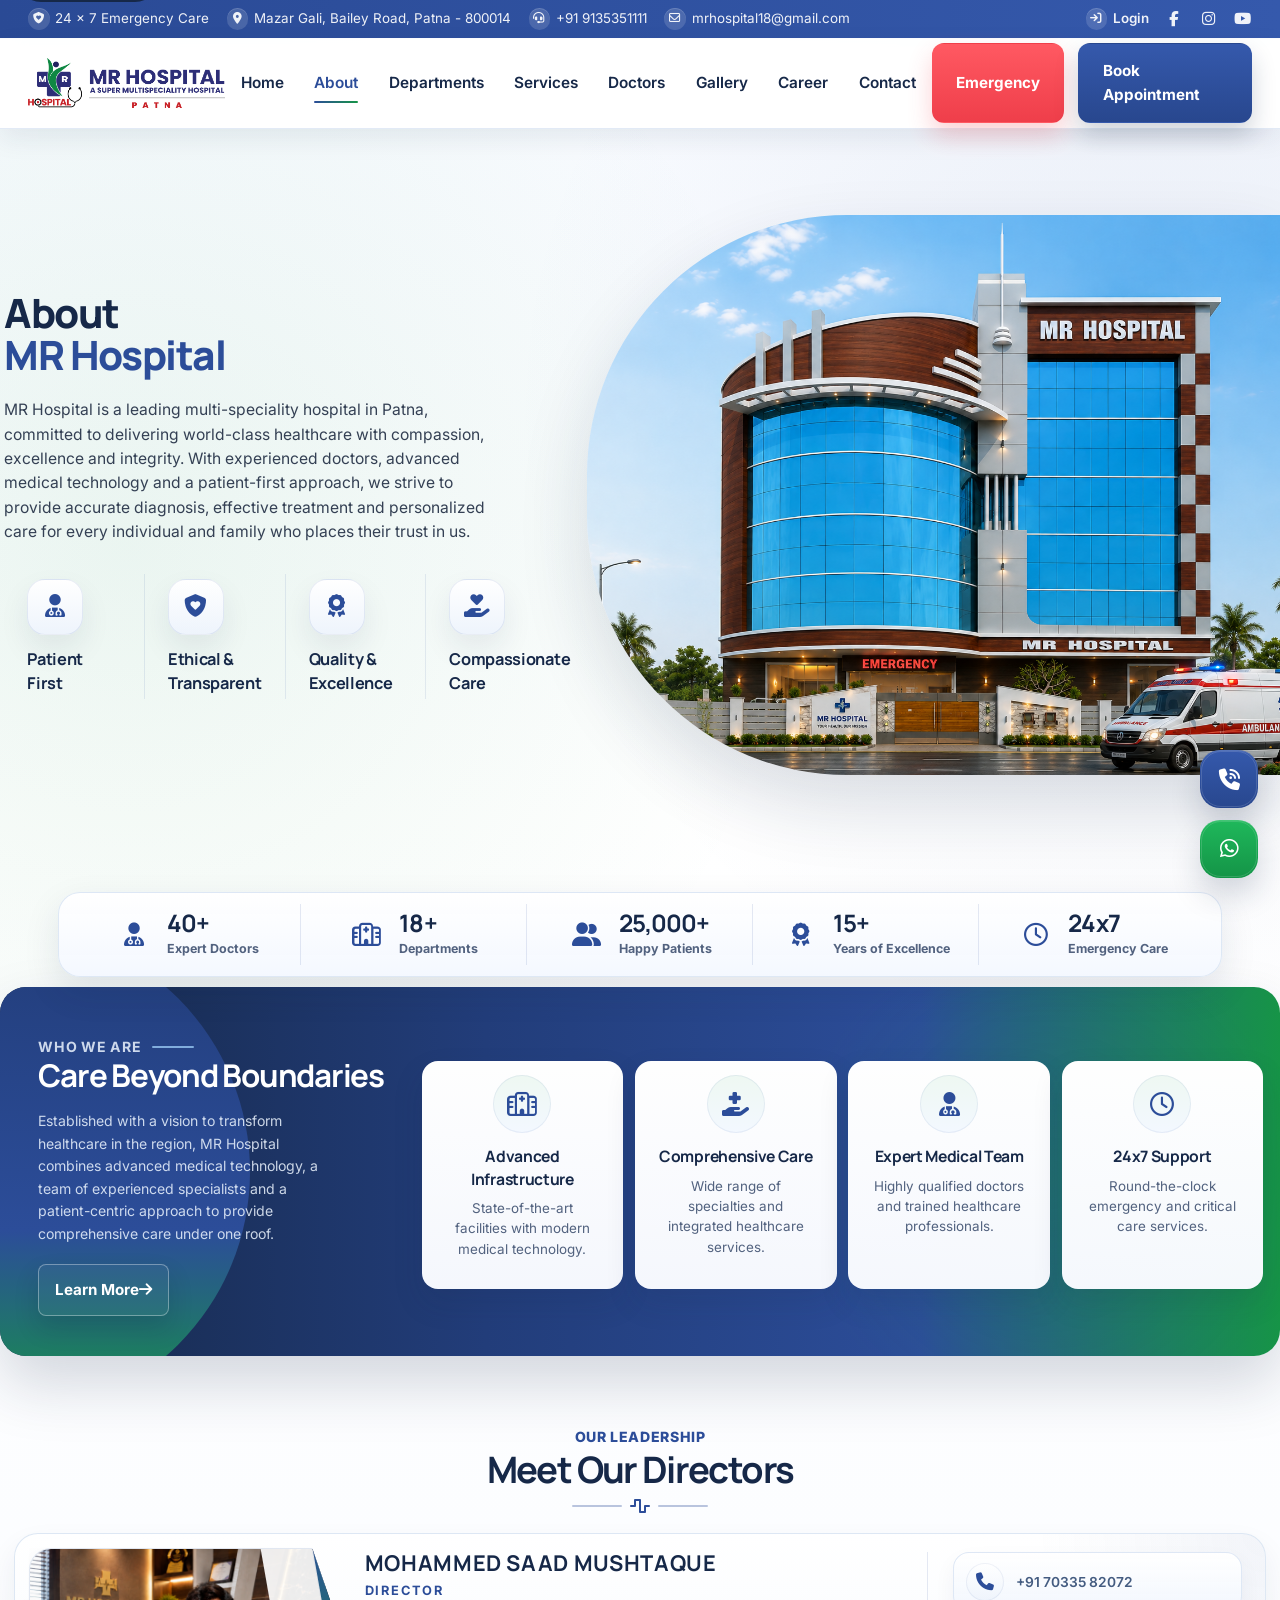
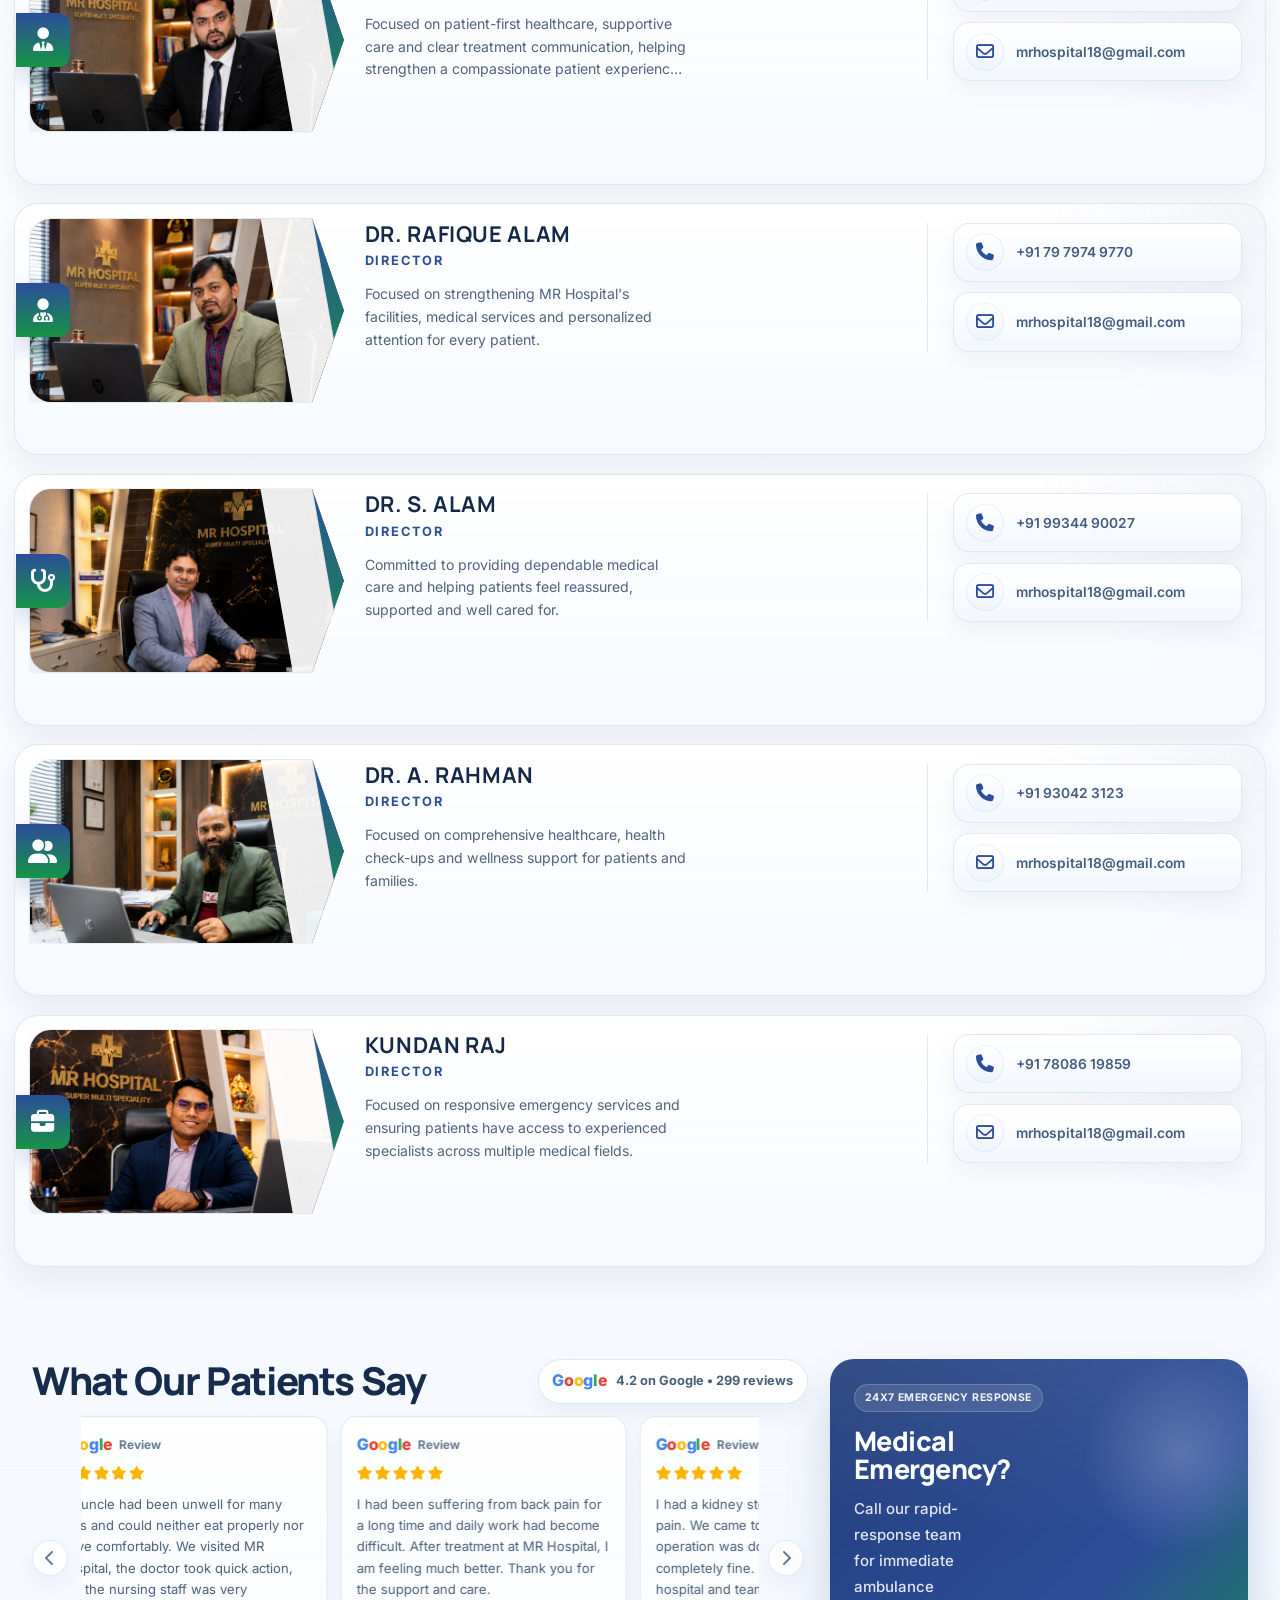
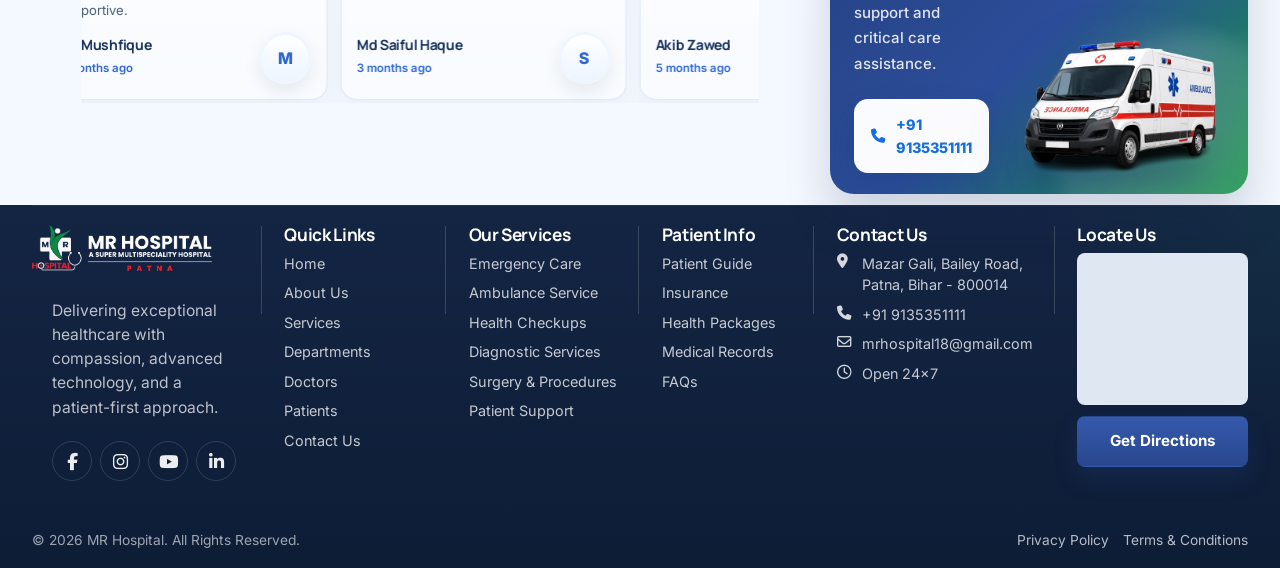
==== commit 649100cd: "gallery page done" ====
--- a/about.html
+++ b/about.html
@@ -40,7 +40,7 @@
           <p><i class="fa-solid fa-shield-heart topbar__fa" aria-hidden="true"></i>24 x 7 Emergency Care</p>
           <p><i class="fa-solid fa-location-dot topbar__fa" aria-hidden="true"></i>Mazar Gali, Bailey Road, Patna - 800014</p>
           <a href="tel:+919135351111"><i class="fa-solid fa-headset topbar__fa" aria-hidden="true"></i>+91 9135351111</a>
-          <a href="mailto:mrhospital18@gmail.com"><i class="fa-solid fa-paper-plane topbar__fa" aria-hidden="true"></i>mrhospital18@gmail.com</a>
+          <a href="mailto:mrhospital18@gmail.com"><i class="fa-regular fa-envelope topbar__fa" aria-hidden="true"></i>mrhospital18@gmail.com</a>
         </div>
         <div class="topbar__links">
           <a href="#top"><i class="fa-solid fa-arrow-right-to-bracket topbar__fa" aria-hidden="true"></i>Login</a>
--- a/assets/css/style.css
+++ b/assets/css/style.css
@@ -1,6 +1,7 @@
 :root {
   --primary: #2c4d99;
   --primary-dark: #223d7a;
+  --primary-strong: #2d66d1;
   --primary-light: #e8eef9;
   --cyan: #169447;
   --navy: #162848;
@@ -14,6 +15,8 @@
   --text-secondary: #52627f;
   --border: #dce5f2;
   --shadow-soft: 0 10px 30px rgba(22, 40, 72, 0.08);
+  --brand-gradient: linear-gradient(180deg, #3559ac, #28478e);
+  --brand-gradient-hero: linear-gradient(135deg, #223d7a 0%, #2c4d99 58%, #169447 100%);
   --radius-sm: 8px;
   --radius-md: 12px;
   --radius-card: 16px;
@@ -299,6 +302,86 @@
 
 .btn-light-emergency {
   border-color: rgba(255, 255, 255, 0.18);
+}
+
+.leader-profile-btn,
+.photo-lightbox__button,
+.doctors-preview__cta,
+.services-preview__cta,
+.doctors-preview .doctor-card__actions .doctor-action:first-child,
+.appointment-banner__submit,
+.doctor-finder__submit,
+.doctor-finder__more,
+.doctor-finder__reset,
+.patient-emergency__cta,
+.contact-form__submit,
+.contact-map-showcase__cta,
+.contact-support-band__cta,
+.about-story__cta,
+.appointment-booking__submit,
+.appointment-booking__assist-cta {
+  position: relative;
+  overflow: hidden;
+}
+
+.leader-profile-btn::after,
+.photo-lightbox__button::after,
+.doctors-preview__cta::after,
+.services-preview__cta::after,
+.doctors-preview .doctor-card__actions .doctor-action:first-child::before,
+.appointment-banner__submit::after,
+.doctor-finder__submit::after,
+.doctor-finder__more::after,
+.doctor-finder__reset::after,
+.patient-emergency__cta::after,
+.contact-form__submit::after,
+.contact-map-showcase__cta::after,
+.contact-support-band__cta::after,
+.about-story__cta::after,
+.appointment-booking__submit::after,
+.appointment-booking__assist-cta::after {
+  content: "";
+  position: absolute;
+  inset: 0;
+  background: linear-gradient(110deg, transparent 20%, rgba(255, 255, 255, 0.22) 50%, transparent 80%);
+  transform: translateX(-130%);
+  transition: transform 0.6s ease;
+  pointer-events: none;
+}
+
+.leader-profile-btn:hover::after,
+.leader-profile-btn:focus-visible::after,
+.photo-lightbox__button:hover::after,
+.photo-lightbox__button:focus-visible::after,
+.doctors-preview__cta:hover::after,
+.doctors-preview__cta:focus-visible::after,
+.services-preview__cta:hover::after,
+.services-preview__cta:focus-visible::after,
+.doctors-preview .doctor-card__actions .doctor-action:first-child:hover::before,
+.doctors-preview .doctor-card__actions .doctor-action:first-child:focus-visible::before,
+.appointment-banner__submit:hover::after,
+.appointment-banner__submit:focus-visible::after,
+.doctor-finder__submit:hover::after,
+.doctor-finder__submit:focus-visible::after,
+.doctor-finder__more:hover::after,
+.doctor-finder__more:focus-visible::after,
+.doctor-finder__reset:hover::after,
+.doctor-finder__reset:focus-visible::after,
+.patient-emergency__cta:hover::after,
+.patient-emergency__cta:focus-visible::after,
+.contact-form__submit:hover::after,
+.contact-form__submit:focus-visible::after,
+.contact-map-showcase__cta:hover::after,
+.contact-map-showcase__cta:focus-visible::after,
+.contact-support-band__cta:hover::after,
+.contact-support-band__cta:focus-visible::after,
+.about-story__cta:hover::after,
+.about-story__cta:focus-visible::after,
+.appointment-booking__submit:hover::after,
+.appointment-booking__submit:focus-visible::after,
+.appointment-booking__assist-cta:hover::after,
+.appointment-booking__assist-cta:focus-visible::after {
+  transform: translateX(130%);
 }
 
 .text-link {
@@ -1376,7 +1459,7 @@
   box-shadow: 0 10px 22px rgba(15, 23, 42, 0.06);
   font-size: 0.98rem;
   font-weight: 800;
-  color: #175bc7;
+  color: var(--primary);
   letter-spacing: 0;
 }
 
@@ -1384,8 +1467,8 @@
   width: 12px;
   height: 12px;
   border-radius: 999px;
-  background: #1b6fdf;
-  box-shadow: 0 0 0 6px rgba(27, 111, 223, 0.08);
+  background: var(--primary-strong);
+  box-shadow: 0 0 0 6px rgba(45, 102, 209, 0.08);
 }
 
 .about-showcase__copy h2 {
@@ -1442,7 +1525,7 @@
 
 .heading-accent {
   display: block;
-  color: #1b6fdf;
+  color: var(--primary-strong);
 }
 
 .about-showcase__features {
@@ -1468,7 +1551,7 @@
   background: linear-gradient(180deg, rgba(255, 255, 255, 0.99), rgba(242, 247, 255, 0.98));
   border: 1px solid rgba(222, 231, 244, 0.95);
   box-shadow: 0 10px 24px rgba(19, 45, 89, 0.07);
-  color: #1b6fdf;
+  color: var(--primary-strong);
 }
 
 .about-feature__icon i {
@@ -1548,8 +1631,8 @@
   margin-bottom: 0.6rem;
   border-radius: 14px;
   background: linear-gradient(180deg, #ffffff, #f1f6ff);
-  color: #1f63d8;
-  box-shadow: inset 0 0 0 1px rgba(31, 99, 216, 0.12);
+  color: var(--primary-strong);
+  box-shadow: inset 0 0 0 1px rgba(45, 102, 209, 0.12);
 }
 
 .about-showcase__floating-icon i {
@@ -1697,8 +1780,8 @@
   height: 42px;
   border-radius: 999px;
   background: linear-gradient(180deg, rgba(248, 252, 255, 0.98), rgba(234, 244, 255, 0.98));
-  color: #1b6fdf;
-  box-shadow: inset 0 0 0 1px rgba(27, 111, 223, 0.14);
+  color: var(--primary-strong);
+  box-shadow: inset 0 0 0 1px rgba(45, 102, 209, 0.14);
 }
 
 .mission-card__icon i {
@@ -1736,9 +1819,9 @@
   padding: 0.78rem 1.2rem;
   border-color: transparent;
   border-radius: 8px;
-  background: linear-gradient(180deg, #1f76ea, #0f66d6);
+  background: var(--brand-gradient);
   color: var(--white);
-  box-shadow: 0 12px 24px rgba(15, 102, 214, 0.18);
+  box-shadow: 0 12px 24px rgba(44, 77, 153, 0.2);
   gap: 0.55rem;
   font-size: 0.9rem;
 }
@@ -1978,9 +2061,9 @@
   width: 38px;
   height: 38px;
   border-radius: 999px;
-  background: linear-gradient(180deg, #2d86f8, #126bde);
+  background: var(--brand-gradient);
   color: var(--white);
-  box-shadow: 0 12px 24px rgba(15, 102, 214, 0.24);
+  box-shadow: 0 12px 24px rgba(44, 77, 153, 0.2);
 }
 
 .leader-card,
@@ -2091,18 +2174,21 @@
   margin-top: auto;
   padding: 0.65rem 0.95rem;
   border-radius: 8px;
-  background: linear-gradient(180deg, #2d86f8, #126bde);
+  background: linear-gradient(180deg, #3559ac, #28478e);
   color: var(--white);
   font-size: 0.8rem;
   font-weight: 700;
   letter-spacing: 0.01em;
-  box-shadow: 0 12px 22px rgba(15, 102, 214, 0.24);
+  box-shadow: 0 12px 24px rgba(44, 77, 153, 0.2);
+  transition: transform 0.3s ease, background-color 0.3s ease, color 0.3s ease, border-color 0.3s ease, box-shadow 0.3s ease;
 }
 
 .leader-profile-btn:hover,
 .leader-profile-btn:focus-visible {
-  background: linear-gradient(180deg, #3559ac, #28478e);
+  transform: translateY(-2px);
+  background: linear-gradient(180deg, #2d4d99, #223d7a);
   color: var(--white);
+  box-shadow: 0 18px 34px rgba(44, 77, 153, 0.28);
 }
 
 .leader-profile-btn i {
@@ -2241,17 +2327,20 @@
   margin-top: 0.2rem;
   padding: 0.72rem 1rem;
   border-radius: 10px;
-  background: linear-gradient(180deg, #2d86f8, #126bde);
+  background: linear-gradient(180deg, #3559ac, #28478e);
   color: var(--white);
   font-size: 0.84rem;
   font-weight: 700;
-  box-shadow: 0 12px 22px rgba(15, 102, 214, 0.24);
+  box-shadow: 0 12px 24px rgba(44, 77, 153, 0.2);
+  transition: transform 0.3s ease, background-color 0.3s ease, color 0.3s ease, border-color 0.3s ease, box-shadow 0.3s ease;
 }
 
 .photo-lightbox__button:hover,
 .photo-lightbox__button:focus-visible {
-  background: linear-gradient(180deg, #3559ac, #28478e);
+  transform: translateY(-2px);
+  background: linear-gradient(180deg, #2d4d99, #223d7a);
   color: var(--white);
+  box-shadow: 0 18px 34px rgba(44, 77, 153, 0.28);
 }
 
 .photo-lightbox__close {
@@ -2328,13 +2417,16 @@
   background: rgba(255, 255, 255, 0.96);
   color: var(--primary);
   box-shadow: 0 10px 24px rgba(44, 77, 153, 0.08);
+  transition: transform 0.3s ease, background-color 0.3s ease, color 0.3s ease, border-color 0.3s ease, box-shadow 0.3s ease;
 }
 
 .doctors-preview__cta:hover,
 .doctors-preview__cta:focus-visible {
+  transform: translateY(-2px);
   background: rgba(234, 244, 255, 0.96);
   border-color: rgba(27, 111, 223, 0.34);
   color: #125ac3;
+  box-shadow: 0 14px 28px rgba(44, 77, 153, 0.12);
 }
 
 .doctors-preview__shell {
@@ -2435,6 +2527,82 @@
   font-size: 0.84rem;
   font-weight: 600;
   color: #245fb7;
+}
+
+.doctors-preview .doctor-card--specialist {
+  border-radius: 24px;
+  background: linear-gradient(180deg, rgba(255, 255, 255, 0.998), rgba(248, 251, 255, 0.994));
+  box-shadow: 0 14px 30px rgba(15, 23, 42, 0.05);
+  transition: transform 0.32s ease, box-shadow 0.32s ease, border-color 0.32s ease;
+}
+
+.doctors-preview .doctor-card--specialist:hover,
+.doctors-preview .doctor-card--specialist:focus-within {
+  transform: translateY(-6px);
+  box-shadow: 0 20px 36px rgba(21, 43, 77, 0.1);
+  border-color: rgba(57, 103, 195, 0.18);
+}
+
+.doctors-preview .doctor-card__media {
+  padding: 1rem 1rem 0;
+}
+
+.doctors-preview .doctor-portrait {
+  border-radius: 20px;
+  background: linear-gradient(180deg, #ffffff, #f5f9ff 72%, #ecf4ff 100%);
+}
+
+.doctors-preview .doctor-card--specialist .doctor-card__body {
+  display: block;
+  padding: 0.9rem 0.95rem 1rem;
+}
+
+.doctors-preview .doctor-card--specialist h3 {
+  margin: 0;
+  color: #1f4ea6;
+}
+
+.doctors-preview .doctor-meta--speciality {
+  margin-top: 0.22rem;
+  color: #516784;
+}
+
+.doctors-preview .doctor-card__actions {
+  grid-column: auto;
+  grid-row: auto;
+  display: block;
+  margin-top: 0.7rem;
+}
+
+.doctors-preview .doctor-card__actions .doctor-action:last-child {
+  display: none;
+}
+
+.doctors-preview .doctor-card__actions .doctor-action:first-child {
+  width: 100%;
+  min-height: 38px;
+  border-radius: 8px;
+  border: 1px solid rgba(44, 77, 153, 0.16);
+  background: linear-gradient(135deg, #2c4d99 0%, #2457c5 100%);
+  color: #fff;
+  box-shadow: 0 12px 24px rgba(36, 87, 197, 0.2);
+  display: inline-flex;
+  align-items: center;
+  justify-content: center;
+  gap: 0.48rem;
+  font-size: 0.82rem;
+  font-weight: 700;
+  transition: transform 0.3s ease, background-color 0.3s ease, color 0.3s ease, border-color 0.3s ease, box-shadow 0.3s ease;
+}
+
+.doctors-preview .doctor-card__actions .doctor-action:first-child:hover,
+.doctors-preview .doctor-card__actions .doctor-action:first-child:focus-visible {
+  transform: translateY(-2px);
+  box-shadow: 0 16px 28px rgba(36, 87, 197, 0.24);
+}
+
+.doctors-preview .doctor-card__actions .doctor-action:first-child::after {
+  content: "Book Appointment";
 }
 
 .doctor-qualifications,
@@ -2572,13 +2740,16 @@
   background: rgba(255, 255, 255, 0.96);
   color: var(--primary);
   box-shadow: 0 10px 24px rgba(44, 77, 153, 0.08);
+  transition: transform 0.3s ease, background-color 0.3s ease, color 0.3s ease, border-color 0.3s ease, box-shadow 0.3s ease;
 }
 
 .services-preview__cta:hover,
 .services-preview__cta:focus-visible {
+  transform: translateY(-2px);
   background: rgba(234, 244, 255, 0.96);
   border-color: rgba(27, 111, 223, 0.34);
   color: #125ac3;
+  box-shadow: 0 14px 28px rgba(44, 77, 153, 0.12);
 }
 
 .services-preview__grid {
@@ -2916,7 +3087,7 @@
 .story-card__footer span {
   font-size: 0.72rem;
   font-weight: 600;
-  color: #247cf0;
+  color: var(--primary-strong);
 }
 
 .story-avatar {
@@ -2927,7 +3098,7 @@
   border-radius: 999px;
   font-size: 1rem;
   font-weight: 800;
-  color: #247cf0;
+  color: var(--primary-strong);
   background: linear-gradient(180deg, #ffffff, #edf5ff);
   border: 3px solid #f0f6ff;
   box-shadow: 0 8px 18px rgba(15, 23, 42, 0.08);
@@ -2945,8 +3116,8 @@
   background:
     radial-gradient(circle at 84% 22%, rgba(255, 255, 255, 0.2), transparent 20%),
     radial-gradient(circle at 78% 84%, rgba(255, 255, 255, 0.16), transparent 24%),
-    linear-gradient(145deg, #0a4eb5 0%, #0f67d9 48%, #2e89ff 100%);
-  box-shadow: 0 26px 46px rgba(15, 102, 214, 0.2);
+    var(--brand-gradient-hero);
+  box-shadow: 0 26px 46px rgba(22, 40, 72, 0.18);
   align-items: center;
   isolation: isolate;
   transition: transform 0.45s cubic-bezier(0.22, 1, 0.36, 1), box-shadow 0.45s ease;
@@ -2977,7 +3148,7 @@
 .patient-emergency:hover,
 .patient-emergency:focus-within {
   transform: translateY(-4px);
-  box-shadow: 0 30px 54px rgba(15, 102, 214, 0.24);
+  box-shadow: 0 30px 54px rgba(22, 40, 72, 0.22);
 }
 
 .patient-emergency__content {
@@ -3041,7 +3212,7 @@
   font-size: 0.9rem;
   font-weight: 800;
   box-shadow: 0 16px 30px rgba(12, 51, 111, 0.18);
-  transition: transform 0.35s ease, box-shadow 0.35s ease, background-color 0.35s ease;
+  transition: transform 0.3s ease, box-shadow 0.3s ease, background-color 0.3s ease, color 0.3s ease, border-color 0.3s ease;
 }
 
 .patient-emergency__cta:hover,
@@ -3173,8 +3344,8 @@
   overflow: visible;
   background:
     linear-gradient(180deg, rgba(255, 255, 255, 0.1), transparent 24%),
-    linear-gradient(90deg, #0d59ca 0%, #0e63dd 45%, #0c57c2 100%);
-  box-shadow: 0 22px 40px rgba(15, 102, 214, 0.22);
+    linear-gradient(90deg, #223d7a 0%, #2c4d99 46%, #169447 100%);
+  box-shadow: 0 22px 40px rgba(22, 40, 72, 0.2);
   border: 1px solid rgba(255, 255, 255, 0.14);
   border-bottom: 0;
   margin-bottom: -1px;
@@ -3276,7 +3447,7 @@
   border-radius: 10px;
   gap: 0.45rem;
   white-space: nowrap;
-  box-shadow: none;
+  box-shadow: 0 12px 24px rgba(44, 77, 153, 0.2);
   font-size: 0.81rem;
 }
 
@@ -3760,7 +3931,7 @@
 
 .coming-soon-copy h1 span {
   display: block;
-  color: #1b6fdf;
+  color: var(--primary-strong);
 }
 
 .coming-soon-copy > p {
@@ -3794,7 +3965,7 @@
 }
 
 .coming-soon-pill i {
-  color: #1b6fdf;
+  color: var(--primary-strong);
 }
 
 .coming-soon-actions {
@@ -4283,15 +4454,28 @@
 }
 
 .doctor-finder__reset {
-  border: 0;
-  background: transparent;
-  padding: 0;
+  min-height: 42px;
+  padding: 0.7rem 1rem;
+  border-radius: 12px;
+  border: 1px solid rgba(45, 102, 209, 0.18);
+  background: rgba(255, 255, 255, 0.96);
   font-family: "Inter", sans-serif;
   font-size: 0.92rem;
   font-weight: 700;
   color: #2d66d1;
   cursor: pointer;
   justify-self: end;
+  box-shadow: 0 10px 22px rgba(44, 77, 153, 0.08);
+  transition: transform 0.3s ease, background-color 0.3s ease, color 0.3s ease, border-color 0.3s ease, box-shadow 0.3s ease;
+}
+
+.doctor-finder__reset:hover,
+.doctor-finder__reset:focus-visible {
+  transform: translateY(-2px);
+  background: rgba(234, 244, 255, 0.96);
+  border-color: rgba(27, 111, 223, 0.34);
+  color: #125ac3;
+  box-shadow: 0 14px 28px rgba(44, 77, 153, 0.12);
 }
 
 .doctor-finder__listing-head {
@@ -4426,7 +4610,7 @@
   font-weight: 700;
   color: #245fb7;
   cursor: pointer;
-  transition: transform 0.28s ease, box-shadow 0.28s ease, border-color 0.28s ease;
+  transition: transform 0.3s ease, box-shadow 0.3s ease, border-color 0.3s ease, background-color 0.3s ease, color 0.3s ease;
 }
 
 .doctor-finder__more:hover,
@@ -4560,6 +4744,7 @@
 }
 
 .contact-hero__feature {
+  position: relative;
   display: grid;
   justify-items: start;
   align-content: start;
@@ -4575,7 +4760,22 @@
     inset 0 0 0 1px rgba(224, 233, 245, 0.92),
     0 14px 28px rgba(22, 40, 72, 0.05);
   backdrop-filter: blur(8px);
+  overflow: hidden;
   text-align: left;
+  transition:
+    transform 0.32s ease,
+    box-shadow 0.32s ease,
+    background 0.32s ease;
+}
+
+.contact-hero__feature::before {
+  content: "";
+  position: absolute;
+  inset: 0;
+  background: linear-gradient(135deg, rgba(45, 102, 209, 0.08), rgba(22, 148, 71, 0.04));
+  opacity: 0;
+  transition: opacity 0.32s ease;
+  pointer-events: none;
 }
 
 .contact-hero__feature:last-child {
@@ -4583,6 +4783,8 @@
 }
 
 .contact-hero__feature-icon {
+  position: relative;
+  z-index: 1;
   display: grid;
   place-items: center;
   width: 42px;
@@ -4595,6 +4797,11 @@
   box-shadow:
     inset 0 0 0 1px rgba(224, 233, 245, 0.96),
     0 10px 22px rgba(45, 102, 209, 0.12);
+  transition:
+    transform 0.32s ease,
+    box-shadow 0.32s ease,
+    color 0.32s ease,
+    background 0.32s ease;
 }
 
 .contact-hero__feature h2 {
@@ -4605,6 +4812,42 @@
   letter-spacing: -0.02em;
   color: #17325c;
   text-wrap: pretty;
+  position: relative;
+  z-index: 1;
+  transition: color 0.32s ease;
+}
+
+.contact-hero__feature:hover,
+.contact-hero__feature:focus-within {
+  transform: translateY(-7px);
+  background:
+    linear-gradient(180deg, rgba(255, 255, 255, 0.97), rgba(242, 248, 255, 0.95)),
+    linear-gradient(135deg, rgba(45, 102, 209, 0.06), rgba(22, 148, 71, 0.035));
+  box-shadow:
+    inset 0 0 0 1px rgba(192, 214, 246, 0.95),
+    0 22px 40px rgba(28, 57, 103, 0.13);
+}
+
+.contact-hero__feature:hover::before,
+.contact-hero__feature:focus-within::before {
+  opacity: 1;
+}
+
+.contact-hero__feature:hover .contact-hero__feature-icon,
+.contact-hero__feature:focus-within .contact-hero__feature-icon {
+  transform: translateY(-4px) scale(1.06);
+  color: #1d4fb4;
+  background:
+    radial-gradient(circle at 30% 24%, rgba(255, 255, 255, 1), rgba(255, 255, 255, 0.78) 38%, transparent 39%),
+    linear-gradient(180deg, #ffffff, #e7f0ff);
+  box-shadow:
+    inset 0 0 0 1px rgba(196, 214, 245, 0.98),
+    0 16px 28px rgba(45, 102, 209, 0.2);
+}
+
+.contact-hero__feature:hover h2,
+.contact-hero__feature:focus-within h2 {
+  color: #0f2b59;
 }
 
 .contact-hero__info-band {
@@ -4626,12 +4869,17 @@
 }
 
 .contact-info-card {
+  position: relative;
   display: grid;
   grid-template-columns: 64px minmax(0, 1fr);
   gap: 1.05rem;
   align-items: center;
   padding: 1.5rem 1.45rem;
   border-right: 1px solid rgba(230, 236, 244, 0.95);
+  transition:
+    transform 0.32s cubic-bezier(0.22, 1, 0.36, 1),
+    background-color 0.28s ease,
+    box-shadow 0.32s cubic-bezier(0.22, 1, 0.36, 1);
 }
 
 .contact-info-card:last-child {
@@ -4652,6 +4900,10 @@
   box-shadow:
     inset 0 0 0 1px rgba(224, 233, 245, 0.96),
     0 12px 22px rgba(45, 102, 209, 0.08);
+  transition:
+    transform 0.32s cubic-bezier(0.22, 1, 0.36, 1),
+    box-shadow 0.32s cubic-bezier(0.22, 1, 0.36, 1),
+    color 0.28s ease;
 }
 
 .contact-info-card h3 {
@@ -4671,6 +4923,22 @@
 .contact-info-card a {
   font-weight: 700;
   color: #214d9f;
+}
+
+.contact-info-card:hover,
+.contact-info-card:focus-within {
+  transform: translateY(-4px);
+  background: linear-gradient(180deg, rgba(248, 251, 255, 0.98), rgba(240, 247, 255, 0.98));
+  box-shadow: inset 0 0 0 1px rgba(219, 230, 247, 0.94);
+}
+
+.contact-info-card:hover .contact-info-card__icon,
+.contact-info-card:focus-within .contact-info-card__icon {
+  transform: translateY(-3px) scale(1.04);
+  color: #169447;
+  box-shadow:
+    inset 0 0 0 1px rgba(215, 230, 247, 0.96),
+    0 16px 28px rgba(45, 102, 209, 0.13);
 }
 
 .contact-connect {
@@ -4693,6 +4961,10 @@
     0 8px 18px rgba(17, 36, 69, 0.04);
   overflow: hidden;
   backdrop-filter: blur(14px);
+  transition:
+    transform 0.42s cubic-bezier(0.22, 1, 0.36, 1),
+    box-shadow 0.42s cubic-bezier(0.22, 1, 0.36, 1),
+    border-color 0.28s ease;
 }
 
 .contact-connect__form-panel,
@@ -4703,6 +4975,15 @@
 .contact-connect__form-panel {
   position: relative;
   border-right: 1px solid rgba(232, 238, 245, 0.95);
+}
+
+.contact-connect__shell:hover,
+.contact-connect__shell:focus-within {
+  transform: translateY(-6px);
+  border-color: rgba(45, 102, 209, 0.2);
+  box-shadow:
+    0 34px 64px rgba(17, 36, 69, 0.13),
+    0 10px 20px rgba(17, 36, 69, 0.06);
 }
 
 .contact-connect__form-panel::after {
@@ -4837,6 +5118,13 @@
   justify-content: center;
   align-self: start;
   box-shadow: 0 16px 30px rgba(45, 102, 209, 0.22);
+  transition: transform 0.3s ease, background-color 0.3s ease, color 0.3s ease, border-color 0.3s ease, box-shadow 0.3s ease;
+}
+
+.contact-form__submit:hover,
+.contact-form__submit:focus-visible {
+  transform: translateY(-2px);
+  box-shadow: 0 20px 34px rgba(45, 102, 209, 0.28);
 }
 
 .contact-form__actions {
@@ -4854,10 +5142,17 @@
 }
 
 .contact-detail-item {
+  position: relative;
   display: grid;
   grid-template-columns: 58px minmax(0, 1fr);
   gap: 0.86rem;
   align-items: start;
+  padding: 0.78rem 0.82rem;
+  border-radius: 18px;
+  transition:
+    transform 0.32s cubic-bezier(0.22, 1, 0.36, 1),
+    background-color 0.28s ease,
+    box-shadow 0.32s cubic-bezier(0.22, 1, 0.36, 1);
 }
 
 .contact-detail-item__icon {
@@ -4874,6 +5169,10 @@
   box-shadow:
     inset 0 0 0 1px rgba(224, 233, 245, 0.96),
     0 12px 24px rgba(45, 102, 209, 0.08);
+  transition:
+    transform 0.32s cubic-bezier(0.22, 1, 0.36, 1),
+    box-shadow 0.32s cubic-bezier(0.22, 1, 0.36, 1),
+    color 0.28s ease;
 }
 
 .contact-detail-item h3 {
@@ -4893,6 +5192,24 @@
 .contact-detail-item a {
   font-weight: 700;
   color: #214d9f;
+}
+
+.contact-detail-item:hover,
+.contact-detail-item:focus-within {
+  transform: translateY(-4px);
+  background: linear-gradient(180deg, rgba(248, 251, 255, 0.98), rgba(241, 247, 255, 0.96));
+  box-shadow:
+    inset 0 0 0 1px rgba(224, 233, 245, 0.96),
+    0 18px 30px rgba(19, 40, 75, 0.07);
+}
+
+.contact-detail-item:hover .contact-detail-item__icon,
+.contact-detail-item:focus-within .contact-detail-item__icon {
+  transform: translateY(-2px) scale(1.05);
+  color: #169447;
+  box-shadow:
+    inset 0 0 0 1px rgba(224, 233, 245, 0.96),
+    0 16px 26px rgba(45, 102, 209, 0.14);
 }
 
 .contact-emergency-card {
@@ -4908,6 +5225,10 @@
     radial-gradient(circle at 12% 18%, rgba(255, 255, 255, 0.5), transparent 26%),
     linear-gradient(135deg, #f6faff 0%, #eef5ff 100%);
   box-shadow: 0 14px 28px rgba(17, 36, 69, 0.06);
+  transition:
+    transform 0.35s cubic-bezier(0.22, 1, 0.36, 1),
+    box-shadow 0.35s cubic-bezier(0.22, 1, 0.36, 1),
+    border-color 0.28s ease;
 }
 
 .contact-emergency-card__icon {
@@ -4922,6 +5243,9 @@
   box-shadow:
     inset 0 0 0 1px rgba(231, 238, 248, 0.95),
     0 14px 24px rgba(255, 75, 75, 0.08);
+  transition:
+    transform 0.35s cubic-bezier(0.22, 1, 0.36, 1),
+    box-shadow 0.35s cubic-bezier(0.22, 1, 0.36, 1);
 }
 
 .contact-emergency-card h3 {
@@ -4941,6 +5265,21 @@
   font-size: 0.98rem;
   font-weight: 800;
   color: #f24a3d;
+}
+
+.contact-emergency-card:hover,
+.contact-emergency-card:focus-within {
+  transform: translateY(-5px);
+  border-color: rgba(242, 74, 61, 0.2);
+  box-shadow: 0 20px 34px rgba(17, 36, 69, 0.11);
+}
+
+.contact-emergency-card:hover .contact-emergency-card__icon,
+.contact-emergency-card:focus-within .contact-emergency-card__icon {
+  transform: translateY(-3px) scale(1.05);
+  box-shadow:
+    inset 0 0 0 1px rgba(231, 238, 248, 0.95),
+    0 18px 30px rgba(255, 75, 75, 0.14);
 }
 
 .contact-map-showcase {
@@ -4963,6 +5302,10 @@
   box-shadow:
     0 24px 52px rgba(16, 33, 62, 0.09),
     0 8px 18px rgba(16, 33, 62, 0.04);
+  transition:
+    transform 0.42s cubic-bezier(0.22, 1, 0.36, 1),
+    box-shadow 0.42s cubic-bezier(0.22, 1, 0.36, 1),
+    border-color 0.3s ease;
 }
 
 .contact-map-showcase__content {
@@ -5026,10 +5369,6 @@
     inset 0 1px 0 rgba(255, 255, 255, 0.12);
 }
 
-.contact-map-showcase__cta::after {
-  display: none;
-}
-
 .contact-map-showcase__cta:hover,
 .contact-map-showcase__cta:focus-visible {
   background: linear-gradient(180deg, #2d4d99, #223d7a);
@@ -5106,6 +5445,457 @@
   color: #d85a52;
 }
 
+.gallery-page {
+  background:
+    radial-gradient(circle at 8% 8%, rgba(44, 77, 153, 0.04), transparent 20%),
+    linear-gradient(180deg, #f8fbff 0%, #ffffff 26%, #f9fcff 100%);
+}
+
+.gallery-hero {
+  padding: 0;
+}
+
+.gallery-hero__shell {
+  position: relative;
+  display: flex;
+  align-items: stretch;
+  min-height: calc(100vh - var(--topbar-height) - var(--main-header-height));
+  width: 100%;
+  margin-inline: auto;
+  border-radius: 0;
+  overflow: hidden;
+  background: #eef5fc;
+  border-top: 1px solid rgba(214, 226, 242, 0.86);
+  box-shadow: 0 18px 44px rgba(20, 39, 72, 0.08);
+}
+
+.gallery-hero__shell::before {
+  content: "";
+  position: absolute;
+  inset: 0;
+  background:
+    linear-gradient(90deg, rgba(248, 251, 255, 0.96) 0%, rgba(245, 249, 255, 0.91) 12%, rgba(241, 246, 253, 0.84) 22%, rgba(238, 244, 252, 0.58) 34%, rgba(239, 245, 253, 0.18) 46%, rgba(239, 245, 253, 0) 58%),
+    radial-gradient(circle at 24% 36%, rgba(255, 255, 255, 0.98) 0%, rgba(248, 251, 255, 0.92) 30%, rgba(243, 248, 255, 0.52) 52%, rgba(243, 248, 255, 0) 70%);
+  pointer-events: none;
+  z-index: 1;
+}
+
+.gallery-hero__content {
+  position: relative;
+  z-index: 2;
+  width: min(42%, 660px);
+  display: flex;
+  align-items: center;
+  padding: 5rem 3rem 3rem 4.9rem;
+}
+
+.gallery-hero__content-inner {
+  max-width: 520px;
+}
+
+.gallery-hero__breadcrumb {
+  display: inline-flex;
+  align-items: center;
+  gap: 0.72rem;
+  margin-bottom: 1.5rem;
+  font-size: 0.88rem;
+  font-weight: 700;
+  color: #48658c;
+}
+
+.gallery-hero__breadcrumb a {
+  color: #48658c;
+}
+
+.gallery-hero__breadcrumb i {
+  font-size: 0.72rem;
+  color: #6f85a5;
+}
+
+.gallery-hero__breadcrumb span {
+  color: #2c4d99;
+}
+
+.gallery-hero h1 {
+  margin: 0;
+  font-family: "Manrope", "Inter", sans-serif;
+  font-weight: 800;
+  font-size: clamp(2.4rem, 3.15vw, 2.82rem);
+  line-height: 1.05;
+  letter-spacing: -0.035em;
+  color: #162848;
+}
+
+.gallery-hero__title-inline,
+.gallery-hero__title-accent {
+  display: inline;
+  white-space: nowrap;
+}
+
+.gallery-hero__title-accent {
+  max-width: none;
+}
+
+.gallery-hero__pulse {
+  display: inline-flex;
+  align-items: center;
+  gap: 0.42rem;
+  margin: 0.95rem 0 1.2rem;
+  color: #2d66d1;
+}
+
+.gallery-hero__pulse span {
+  width: 34px;
+  height: 3px;
+  border-radius: 999px;
+  background: rgba(45, 102, 209, 0.36);
+}
+
+.gallery-hero__pulse i {
+  font-size: 1rem;
+}
+
+.gallery-hero__lead {
+  max-width: 39ch;
+  margin: 0 0 2.2rem;
+  font-size: 0.98rem;
+  line-height: 1.58;
+  color: #344054;
+}
+
+.gallery-hero__features {
+  display: flex;
+  align-items: flex-start;
+  gap: 1.4rem;
+  flex-wrap: nowrap;
+}
+
+.gallery-hero__feature {
+  display: grid;
+  justify-items: center;
+  align-content: start;
+  flex: 1 1 0;
+  min-height: 0;
+  padding: 0 0.35rem;
+  text-align: center;
+  position: relative;
+  border-radius: 20px;
+  transition:
+    transform 0.45s cubic-bezier(0.22, 1, 0.36, 1),
+    background-color 0.35s ease,
+    box-shadow 0.45s cubic-bezier(0.22, 1, 0.36, 1);
+  will-change: transform;
+}
+
+.gallery-hero__feature::after {
+  content: "";
+  position: absolute;
+  right: -0.72rem;
+  top: 0.15rem;
+  width: 1px;
+  height: 94px;
+  background: linear-gradient(180deg, rgba(215, 226, 240, 0), rgba(215, 226, 240, 0.95) 18%, rgba(215, 226, 240, 0.95) 82%, rgba(215, 226, 240, 0));
+}
+
+.gallery-hero__feature::before {
+  content: "";
+  position: absolute;
+  inset: 0;
+  border-radius: inherit;
+  pointer-events: none;
+  opacity: 0;
+  background:
+    linear-gradient(135deg, rgba(255, 255, 255, 0.5) 0%, rgba(255, 255, 255, 0) 52%),
+    linear-gradient(180deg, rgba(39, 86, 184, 0.06) 0%, rgba(39, 86, 184, 0.12) 100%);
+  transition:
+    opacity 0.4s ease,
+    transform 0.5s cubic-bezier(0.22, 1, 0.36, 1);
+  transform: scale(0.96);
+}
+
+.gallery-hero__feature:last-child::after {
+  display: none;
+}
+
+.gallery-hero__feature-icon {
+  display: grid;
+  place-items: center;
+  width: 52px;
+  height: 52px;
+  margin-bottom: 0.68rem;
+  border-radius: 999px;
+  background: rgba(255, 255, 255, 0.68);
+  color: #3b63db;
+  border: 2px solid rgba(168, 194, 242, 0.72);
+  box-shadow: 0 10px 24px rgba(22, 40, 72, 0.05);
+  transition:
+    transform 0.42s cubic-bezier(0.22, 1, 0.36, 1),
+    box-shadow 0.42s cubic-bezier(0.22, 1, 0.36, 1),
+    border-color 0.32s ease,
+    background-color 0.32s ease;
+}
+
+.gallery-hero__feature-icon i {
+  font-size: 1.18rem;
+}
+
+.gallery-hero__feature:hover,
+.gallery-hero__feature:focus-within {
+  transform: translateY(-6px);
+  background: rgba(255, 255, 255, 0.42);
+  box-shadow: 0 20px 34px rgba(17, 39, 78, 0.1);
+}
+
+.gallery-hero__feature:hover::before,
+.gallery-hero__feature:focus-within::before {
+  opacity: 1;
+  transform: scale(1);
+}
+
+.gallery-hero__feature:hover .gallery-hero__feature-icon,
+.gallery-hero__feature:focus-within .gallery-hero__feature-icon {
+  transform: translateY(-3px) scale(1.06);
+  background: rgba(255, 255, 255, 0.92);
+  border-color: rgba(78, 126, 236, 0.72);
+  box-shadow:
+    0 18px 30px rgba(37, 79, 168, 0.16),
+    0 0 0 8px rgba(67, 119, 236, 0.08);
+}
+
+.gallery-hero__feature h2 {
+  margin: 0;
+  font-family: "Inter", sans-serif;
+  font-size: 0.9rem;
+  font-weight: 700;
+  line-height: 1.42;
+  color: #18314f;
+}
+
+.gallery-hero__visual {
+  position: absolute;
+  inset: 0;
+  z-index: 0;
+  padding: 0;
+}
+
+.gallery-hero__image-wrap {
+  height: 100%;
+  min-height: calc(100vh - var(--topbar-height) - var(--main-header-height));
+  border-radius: 0;
+  overflow: hidden;
+  background: linear-gradient(180deg, #edf4fb, #dce9f7);
+  position: relative;
+}
+
+.gallery-hero__image-wrap::after {
+  content: "";
+  position: absolute;
+  inset: 0;
+  background:
+    linear-gradient(90deg, rgba(247, 251, 255, 0.12) 0%, rgba(247, 251, 255, 0.08) 28%, rgba(255, 255, 255, 0) 48%),
+    linear-gradient(180deg, rgba(255, 255, 255, 0.03) 0%, rgba(255, 255, 255, 0) 22%, rgba(13, 37, 76, 0.05) 100%);
+  pointer-events: none;
+}
+
+.gallery-hero__image-wrap::before {
+  content: "";
+  position: absolute;
+  inset: -15% auto -15% -40%;
+  width: 35%;
+  z-index: 1;
+  pointer-events: none;
+  opacity: 0;
+  background: linear-gradient(90deg, rgba(255, 255, 255, 0) 0%, rgba(255, 255, 255, 0.22) 48%, rgba(255, 255, 255, 0) 100%);
+  transform: skewX(-18deg) translateX(0);
+}
+
+.gallery-hero__image-wrap img {
+  width: 100%;
+  height: 100%;
+  display: block;
+  object-fit: cover;
+  object-position: center center;
+  transform: scale(1.01);
+}
+
+.gallery-showcase {
+  padding: 4.4rem 0 5rem;
+}
+
+.gallery-showcase .container {
+  width: min(100% - 48px, 1680px);
+}
+
+.gallery-showcase__shell {
+  position: relative;
+}
+
+.gallery-showcase__tabs {
+  display: flex;
+  flex-wrap: wrap;
+  justify-content: center;
+  gap: 0.9rem;
+  margin: 0 0 2rem;
+}
+
+.gallery-showcase__tab {
+  position: relative;
+  overflow: hidden;
+  cursor: pointer;
+  border: 1px solid rgba(44, 77, 153, 0.16);
+  background: linear-gradient(180deg, rgba(255, 255, 255, 0.98) 0%, rgba(243, 248, 255, 0.96) 100%);
+  color: #213a68;
+  border-radius: 14px;
+  padding: 0.9rem 1.35rem;
+  font-size: 0.98rem;
+  font-weight: 700;
+  line-height: 1;
+  box-shadow: 0 10px 26px rgba(24, 49, 97, 0.08);
+  transition:
+    transform 0.28s ease,
+    background-color 0.28s ease,
+    color 0.28s ease,
+    border-color 0.28s ease,
+    box-shadow 0.28s ease;
+}
+
+.gallery-showcase__tab::before {
+  content: "";
+  position: absolute;
+  inset: 0;
+  pointer-events: none;
+  opacity: 0;
+  background: linear-gradient(120deg, rgba(255, 255, 255, 0) 0%, rgba(255, 255, 255, 0.52) 50%, rgba(255, 255, 255, 0) 100%);
+  transform: translateX(-130%);
+  transition:
+    opacity 0.25s ease,
+    transform 0.7s cubic-bezier(0.22, 1, 0.36, 1);
+}
+
+.gallery-showcase__tab:hover,
+.gallery-showcase__tab:focus-visible {
+  transform: translateY(-2px);
+  border-color: rgba(0, 155, 93, 0.26);
+  color: #1c3f7c;
+  box-shadow: 0 16px 30px rgba(24, 49, 97, 0.14);
+}
+
+.gallery-showcase__tab:hover::before,
+.gallery-showcase__tab:focus-visible::before {
+  opacity: 1;
+  transform: translateX(130%);
+}
+
+.gallery-showcase__tab.is-active {
+  background: linear-gradient(135deg, #253f8e 0%, #2f65c8 62%, #0e9b5d 100%);
+  border-color: #253f8e;
+  color: #ffffff;
+  box-shadow: 0 16px 32px rgba(37, 63, 142, 0.28);
+}
+
+.gallery-showcase__grid {
+  display: grid;
+  grid-template-columns: repeat(3, minmax(0, 1fr));
+  gap: 1rem;
+  align-items: stretch;
+}
+
+.gallery-showcase__card[hidden] {
+  display: none;
+}
+
+.gallery-showcase__card {
+  position: relative;
+  isolation: isolate;
+  display: block;
+  margin: 0;
+  overflow: hidden;
+  border-radius: 22px;
+  min-height: 320px;
+  background:
+    linear-gradient(180deg, rgba(255, 255, 255, 0.92) 0%, rgba(243, 248, 255, 0.98) 100%);
+  border: 1px solid rgba(218, 228, 242, 0.92);
+  box-shadow:
+    0 20px 44px rgba(16, 35, 72, 0.08),
+    inset 0 1px 0 rgba(255, 255, 255, 0.68);
+  transition:
+    transform 0.55s cubic-bezier(0.22, 1, 0.36, 1),
+    box-shadow 0.55s cubic-bezier(0.22, 1, 0.36, 1),
+    border-color 0.45s ease;
+}
+
+.gallery-showcase__card::before {
+  content: "";
+  position: absolute;
+  inset: 0;
+  z-index: 1;
+  pointer-events: none;
+  opacity: 0;
+  transform: scale(1.05);
+  background:
+    linear-gradient(135deg, rgba(255, 255, 255, 0.26) 0%, rgba(255, 255, 255, 0) 42%),
+    linear-gradient(180deg, rgba(22, 62, 148, 0) 48%, rgba(22, 62, 148, 0.12) 100%);
+  transition:
+    opacity 0.55s ease,
+    transform 0.7s cubic-bezier(0.22, 1, 0.36, 1);
+}
+
+.gallery-showcase__card::after {
+  content: "";
+  position: absolute;
+  inset: -10% auto -10% -38%;
+  z-index: 2;
+  width: 30%;
+  pointer-events: none;
+  opacity: 0;
+  background: linear-gradient(90deg, rgba(255, 255, 255, 0) 0%, rgba(255, 255, 255, 0.34) 50%, rgba(255, 255, 255, 0) 100%);
+  transform: skewX(-18deg) translateX(0);
+  transition:
+    opacity 0.32s ease,
+    transform 0.95s cubic-bezier(0.22, 1, 0.36, 1);
+}
+
+.gallery-showcase__card:hover,
+.gallery-showcase__card:focus-within {
+  transform: translateY(-8px) scale(1.01);
+  border-color: rgba(67, 119, 236, 0.28);
+  box-shadow:
+    0 30px 60px rgba(16, 35, 72, 0.14),
+    0 12px 28px rgba(42, 102, 221, 0.12),
+    inset 0 1px 0 rgba(255, 255, 255, 0.76);
+}
+
+.gallery-showcase__card:hover::before,
+.gallery-showcase__card:focus-within::before {
+  opacity: 1;
+  transform: scale(1);
+}
+
+.gallery-showcase__card:hover::after,
+.gallery-showcase__card:focus-within::after {
+  opacity: 1;
+  transform: skewX(-18deg) translateX(470%);
+}
+
+.gallery-showcase__card img {
+  width: 100%;
+  display: block;
+  height: 320px;
+  object-fit: cover;
+  object-position: center center;
+  background: #edf4fe;
+  will-change: transform;
+  transition:
+    transform 0.7s cubic-bezier(0.22, 1, 0.36, 1),
+    filter 0.5s ease;
+}
+
+.gallery-showcase__card:hover img,
+.gallery-showcase__card:focus-within img {
+  transform: scale(1.045);
+  filter: saturate(1.05) contrast(1.03) brightness(1.02);
+}
+
 .contact-support-band {
   padding: 0;
 }
@@ -5115,6 +5905,7 @@
 }
 
 .contact-support-band__shell {
+  position: relative;
   display: grid;
   grid-template-columns: minmax(170px, 230px) minmax(320px, 1fr) minmax(420px, 690px);
   align-items: center;
@@ -5130,6 +5921,39 @@
   box-shadow:
     0 18px 40px rgba(24, 45, 84, 0.08),
     inset 0 1px 0 rgba(255, 255, 255, 0.66);
+  transition:
+    transform 0.5s cubic-bezier(0.22, 1, 0.36, 1),
+    box-shadow 0.5s cubic-bezier(0.22, 1, 0.36, 1),
+    border-color 0.32s ease;
+}
+
+.contact-support-band__shell::before {
+  content: "";
+  position: absolute;
+  inset: -14% auto -14% -24%;
+  width: 22%;
+  pointer-events: none;
+  opacity: 0;
+  background: linear-gradient(90deg, rgba(255, 255, 255, 0) 0%, rgba(255, 255, 255, 0.24) 48%, rgba(255, 255, 255, 0) 100%);
+  transform: skewX(-16deg) translateX(0);
+  transition:
+    opacity 0.34s ease,
+    transform 1s cubic-bezier(0.22, 1, 0.36, 1);
+}
+
+.contact-support-band__shell:hover,
+.contact-support-band__shell:focus-within {
+  transform: translateY(-6px);
+  border-color: rgba(109, 148, 238, 0.4);
+  box-shadow:
+    0 26px 54px rgba(24, 45, 84, 0.12),
+    inset 0 1px 0 rgba(255, 255, 255, 0.74);
+}
+
+.contact-support-band__shell:hover::before,
+.contact-support-band__shell:focus-within::before {
+  opacity: 1;
+  transform: skewX(-16deg) translateX(520%);
 }
 
 .contact-support-band__media {
@@ -5147,6 +5971,15 @@
   object-fit: contain;
   object-position: bottom center;
   filter: drop-shadow(0 20px 28px rgba(29, 49, 93, 0.12));
+  transition:
+    transform 0.55s cubic-bezier(0.22, 1, 0.36, 1),
+    filter 0.4s ease;
+}
+
+.contact-support-band__shell:hover .contact-support-band__media img,
+.contact-support-band__shell:focus-within .contact-support-band__media img {
+  transform: translateY(-6px) scale(1.03);
+  filter: drop-shadow(0 26px 34px rgba(29, 49, 93, 0.18));
 }
 
 .contact-support-band__content {
@@ -5194,10 +6027,17 @@
   padding-inline: 1.15rem;
   width: auto;
   min-width: 220px;
+  transition:
+    transform 0.3s ease,
+    box-shadow 0.3s ease,
+    border-color 0.3s ease,
+    background-color 0.3s ease,
+    color 0.3s ease;
 }
 
 .contact-support-band__cta i {
   font-size: 0.98rem;
+  transition: transform 0.35s cubic-bezier(0.22, 1, 0.36, 1);
 }
 
 .contact-support-band__cta--call {
@@ -5211,9 +6051,13 @@
 
 .contact-support-band__cta--call:hover,
 .contact-support-band__cta--call:focus-visible {
+  transform: translateY(-3px);
   background: #ffffff;
   border-color: rgba(67, 111, 236, 0.82);
   color: #17348a;
+  box-shadow:
+    0 18px 30px rgba(39, 78, 166, 0.14),
+    inset 0 1px 0 rgba(255, 255, 255, 0.84);
 }
 
 .contact-support-band__cta--whatsapp {
@@ -5225,6 +6069,19 @@
 
 .contact-support-band__cta--whatsapp i {
   font-size: 1.08rem;
+}
+
+.contact-support-band__cta--whatsapp:hover,
+.contact-support-band__cta--whatsapp:focus-visible {
+  transform: translateY(-3px);
+  box-shadow:
+    0 22px 36px rgba(44, 77, 153, 0.28),
+    inset 0 1px 0 rgba(255, 255, 255, 0.14);
+}
+
+.contact-support-band__cta:hover i,
+.contact-support-band__cta:focus-visible i {
+  transform: translateX(3px);
 }
 
 .about-page {
@@ -5406,7 +6263,7 @@
 .about-hero__feature:focus-within .about-hero__feature-icon {
   transform: translateY(-5px);
   box-shadow: 0 18px 34px rgba(22, 40, 72, 0.13);
-  color: #1f63d8;
+  color: var(--primary-strong);
 }
 
 .about-story {
@@ -5496,7 +6353,7 @@
   bottom: -60px;
   width: 560px;
   border-radius: 0 999px 999px 0;
-  background: linear-gradient(180deg, #2c4d99 0%, #1f63d8 100%);
+  background: linear-gradient(180deg, #223d7a 0%, #2c4d99 62%, #169447 100%);
   opacity: 1;
 }
 
@@ -5555,13 +6412,16 @@
   border-color: rgba(255, 255, 255, 0.34);
   color: #fff;
   background: rgba(255, 255, 255, 0.04);
-  box-shadow: none;
+  box-shadow: 0 12px 24px rgba(9, 24, 51, 0.16);
+  transition: transform 0.3s ease, background-color 0.3s ease, color 0.3s ease, border-color 0.3s ease, box-shadow 0.3s ease;
 }
 
 .about-story__cta:hover,
 .about-story__cta:focus-visible {
+  transform: translateY(-2px);
   border-color: rgba(255, 255, 255, 0.5);
   background: rgba(255, 255, 255, 0.1);
+  box-shadow: 0 18px 32px rgba(9, 24, 51, 0.22);
 }
 
 .about-story__cards {
@@ -6354,3 +7214,699 @@
     box-shadow: 0 24px 42px rgba(10, 22, 43, 0.22);
   }
 }
+
+.appointment-page {
+  background:
+    radial-gradient(circle at 10% 14%, rgba(22, 148, 71, 0.06), transparent 22%),
+    radial-gradient(circle at 90% 10%, rgba(44, 77, 153, 0.08), transparent 24%),
+    linear-gradient(180deg, #f7faff 0%, #ffffff 26%, #f4f8ff 100%);
+}
+
+.appointment-hero {
+  padding: 0;
+}
+
+.appointment-hero__shell {
+  position: relative;
+  display: flex;
+  align-items: stretch;
+  min-height: calc(100svh - var(--topbar-height) - var(--main-header-height));
+  width: 100%;
+  margin-inline: auto;
+  overflow: hidden;
+  background: #eef5fc;
+  border-top: 1px solid rgba(214, 226, 242, 0.86);
+  box-shadow: 0 18px 44px rgba(20, 39, 72, 0.08);
+}
+
+.appointment-hero__shell::before {
+  content: "";
+  position: absolute;
+  inset: 0;
+  background:
+    linear-gradient(90deg, rgba(248, 251, 255, 0.97) 0%, rgba(246, 250, 255, 0.92) 14%, rgba(242, 247, 254, 0.78) 24%, rgba(239, 245, 253, 0.28) 35%, rgba(239, 245, 253, 0.08) 45%, rgba(239, 245, 253, 0) 56%),
+    radial-gradient(circle at 17% 32%, rgba(255, 255, 255, 0.92) 0%, rgba(248, 251, 255, 0.78) 28%, rgba(243, 248, 255, 0.22) 50%, rgba(243, 248, 255, 0) 68%);
+  pointer-events: none;
+  z-index: 1;
+}
+
+.appointment-hero__content {
+  position: relative;
+  z-index: 2;
+  display: flex;
+  align-items: center;
+  width: min(46%, 680px);
+  padding: 4rem 3rem 3rem 4.9rem;
+}
+
+.appointment-hero__content-inner {
+  max-width: 610px;
+}
+
+.appointment-hero h1 {
+  margin: 0 0 1.35rem;
+  color: #162848;
+  font-family: "Manrope", "Inter", sans-serif;
+  font-size: clamp(2.75rem, 3.7vw, 3.25rem);
+  font-weight: 800;
+  line-height: 1.03;
+  letter-spacing: -0.04em;
+}
+
+.appointment-hero__title-line,
+.appointment-hero__title-accent {
+  display: block;
+}
+
+.appointment-hero__title-line {
+  color: #162848;
+}
+
+.appointment-hero__title-accent {
+  color: #2c4d99;
+}
+
+.appointment-hero__lead {
+  margin: 0;
+  max-width: 30ch;
+  color: #344054;
+  font-size: 0.98rem;
+  line-height: 1.62;
+}
+
+.appointment-hero__pulse {
+  display: inline-flex;
+  align-items: center;
+  gap: 0.42rem;
+  margin: 0 0 1.35rem;
+  color: #2d66d1;
+}
+
+.appointment-hero__pulse span {
+  width: 42px;
+  height: 3px;
+  border-radius: 999px;
+  background: rgba(45, 102, 209, 0.34);
+}
+
+.appointment-hero__pulse i {
+  font-size: 1rem;
+}
+
+.appointment-hero__features {
+  display: grid;
+  grid-template-columns: repeat(4, minmax(0, 1fr));
+  gap: 0.8rem;
+  width: min(100%, 620px);
+  margin-top: 2.15rem;
+}
+
+.appointment-hero__feature {
+  min-height: 160px;
+  padding: 1rem 0.9rem 0.9rem;
+  border-radius: 26px;
+  background: linear-gradient(180deg, rgba(255, 255, 255, 0.998), rgba(246, 250, 255, 0.992));
+  border: 1px solid rgba(221, 230, 242, 0.96);
+  box-shadow: 0 16px 34px rgba(22, 40, 72, 0.07);
+  transition: transform 0.32s ease, box-shadow 0.32s ease, border-color 0.32s ease;
+}
+
+.appointment-hero__feature:hover,
+.appointment-hero__feature:focus-within {
+  transform: translateY(-5px);
+  border-color: rgba(45, 102, 209, 0.22);
+  box-shadow: 0 22px 40px rgba(22, 40, 72, 0.1);
+}
+
+.appointment-hero__feature-icon {
+  display: grid;
+  place-items: center;
+  width: 54px;
+  height: 54px;
+  margin-bottom: 0.95rem;
+  border-radius: 18px;
+  background: linear-gradient(180deg, #f8fbff, #eef4ff);
+  color: #2d66d1;
+  box-shadow: inset 0 0 0 1px rgba(224, 233, 245, 0.95);
+}
+
+.appointment-hero__feature h2 {
+  margin: 0 0 0.32rem;
+  font-family: "Manrope", "Inter", sans-serif;
+  font-size: 0.88rem;
+  line-height: 1.34;
+  color: #16305a;
+}
+
+.appointment-hero__feature p {
+  margin: 0;
+  font-family: "Inter", sans-serif;
+  font-size: 0.78rem;
+  line-height: 1.48;
+  color: #5e708c;
+}
+
+.appointment-hero__visual {
+  position: absolute;
+  inset: 0;
+  z-index: 0;
+}
+
+.appointment-hero__image-wrap {
+  height: 100%;
+  min-height: calc(100svh - var(--topbar-height) - var(--main-header-height));
+  position: relative;
+  overflow: hidden;
+  background:
+    radial-gradient(circle at 84% 14%, rgba(255, 255, 255, 0.4), transparent 20%),
+    linear-gradient(180deg, #edf4fb, #dce9f7);
+}
+
+.appointment-hero__image-wrap::after {
+  content: "";
+  position: absolute;
+  inset: 0;
+  background:
+    linear-gradient(90deg, rgba(248, 251, 255, 0.7) 0%, rgba(246, 250, 255, 0.46) 12%, rgba(241, 246, 253, 0.18) 24%, rgba(239, 245, 253, 0.04) 36%, rgba(239, 245, 253, 0) 52%),
+    linear-gradient(180deg, rgba(239, 245, 253, 0) 0%, rgba(239, 245, 253, 0) 82%, rgba(246, 250, 255, 0.52) 92%, rgba(248, 251, 255, 0.8) 100%);
+  pointer-events: none;
+}
+
+.appointment-hero__image-wrap img {
+  position: absolute;
+  right: -4.5%;
+  bottom: 0;
+  width: min(900px, 68vw);
+  max-width: none;
+  height: auto;
+  z-index: 2;
+  display: block;
+  object-fit: contain;
+  object-position: right bottom;
+  transform: scale(1.01);
+  filter: drop-shadow(0 26px 46px rgba(28, 48, 86, 0.14));
+}
+
+.appointment-booking {
+  position: relative;
+  padding: clamp(2rem, 4vw, 3rem) 0 5rem;
+  z-index: 3;
+}
+
+.appointment-booking .container {
+  width: min(1400px, calc(100% - 72px));
+}
+
+.appointment-booking__head {
+  margin-bottom: 1.45rem;
+}
+
+.appointment-booking__head h2 {
+  margin: 0 0 0.48rem;
+  color: #162f63;
+  font-family: "Manrope", "Inter", sans-serif;
+  font-size: clamp(2rem, 2.5vw, 2.35rem);
+  font-weight: 800;
+  line-height: 1.04;
+  letter-spacing: -0.04em;
+}
+
+.appointment-booking__head p {
+  margin: 0;
+  color: #526985;
+  font-size: 0.96rem;
+  line-height: 1.65;
+}
+
+.appointment-booking__shell {
+  display: grid;
+  grid-template-columns: minmax(0, 1.62fr) minmax(280px, 0.68fr);
+  gap: 1.55rem;
+  align-items: start;
+  padding: 1.75rem;
+  border-radius: 28px;
+  background: linear-gradient(180deg, rgba(255, 255, 255, 0.98), rgba(246, 250, 255, 0.98));
+  border: 1px solid rgba(222, 231, 244, 0.9);
+  box-shadow: 0 34px 82px rgba(22, 40, 72, 0.12);
+}
+
+.appointment-booking__main {
+  min-width: 0;
+}
+
+.appointment-booking__tabs {
+  display: grid;
+  grid-template-columns: repeat(2, minmax(0, 1fr));
+  gap: 0.7rem;
+  margin-bottom: 1.3rem;
+}
+
+.appointment-booking__tab {
+  position: relative;
+  overflow: hidden;
+  display: grid;
+  grid-template-columns: 32px minmax(0, 1fr);
+  grid-template-areas:
+    "icon title"
+    "icon subtitle";
+  align-items: center;
+  gap: 0.08rem 0.72rem;
+  min-height: 74px;
+  padding: 1rem 1.1rem;
+  border: 1px solid rgba(44, 77, 153, 0.16);
+  border-radius: 12px;
+  background: linear-gradient(180deg, rgba(255, 255, 255, 0.99), rgba(243, 248, 255, 0.96));
+  color: #213a68;
+  font-weight: 800;
+  cursor: pointer;
+  box-shadow: 0 10px 26px rgba(24, 49, 97, 0.08);
+  transition:
+    transform 0.3s ease,
+    background 0.32s ease,
+    color 0.32s ease,
+    border-color 0.28s ease,
+    box-shadow 0.3s ease;
+}
+
+.appointment-booking__tab::before {
+  content: "";
+  position: absolute;
+  inset: 0;
+  pointer-events: none;
+  opacity: 0;
+  background: linear-gradient(110deg, transparent 20%, rgba(255, 255, 255, 0.24) 50%, transparent 80%);
+  transform: translateX(-130%);
+  transition: opacity 0.25s ease, transform 0.6s ease;
+}
+
+.appointment-booking__tab:hover {
+  transform: translateY(-2px);
+  border-color: rgba(45, 102, 209, 0.26);
+  color: #1c3f7c;
+  box-shadow: 0 16px 30px rgba(24, 49, 97, 0.14);
+}
+
+.appointment-booking__tab:hover::before,
+.appointment-booking__tab:focus-visible::before {
+  opacity: 1;
+  transform: translateX(130%);
+}
+
+.appointment-booking__tab.is-active {
+  background: linear-gradient(180deg, #3559ac, #28478e);
+  border-color: #28478e;
+  color: #ffffff;
+  box-shadow: 0 12px 24px rgba(44, 77, 153, 0.2);
+}
+
+.appointment-booking__tab i {
+  grid-area: icon;
+  font-size: 1.22rem;
+}
+
+.appointment-booking__tab span {
+  grid-area: title;
+  display: block;
+  font-size: 1.05rem;
+  text-align: left;
+}
+
+.appointment-booking__tab small {
+  grid-area: subtitle;
+  display: block;
+  font-size: 0.82rem;
+  font-weight: 600;
+  text-align: left;
+  color: #6680a4;
+}
+
+.appointment-booking__tab.is-active small {
+  color: rgba(255, 255, 255, 0.86);
+}
+
+.appointment-booking__panel {
+  display: block;
+}
+
+.appointment-booking__panel[hidden] {
+  display: none;
+}
+
+.appointment-booking__form-shell {
+  padding: 0;
+  background: linear-gradient(180deg, #ffffff, #f8fbff);
+  border: 0;
+  box-shadow: none;
+}
+
+.appointment-booking__form {
+  display: grid;
+  gap: 1.15rem;
+}
+
+.appointment-booking__grid {
+  display: grid;
+  grid-template-columns: repeat(2, minmax(0, 1fr));
+  gap: 1rem;
+}
+
+.appointment-booking__field {
+  display: grid;
+  gap: 0.55rem;
+}
+
+.appointment-booking__field--half {
+  max-width: calc(50% - 0.5rem);
+}
+
+.appointment-booking__field--full {
+  grid-column: 1 / -1;
+}
+
+.appointment-booking__section-head {
+  padding-top: 0.2rem;
+}
+
+.appointment-booking__section-head--details {
+  padding-top: 1rem;
+  border-top: 1px solid rgba(226, 234, 246, 0.95);
+}
+
+.appointment-booking__section-head h3 {
+  display: inline-flex;
+  align-items: center;
+  gap: 0.55rem;
+  margin: 0;
+  font-family: "Manrope", "Inter", sans-serif;
+  font-size: 1.25rem;
+  line-height: 1.2;
+  color: #1c4fb2;
+}
+
+.appointment-booking__section-head h3 i {
+  color: #2d66d1;
+  font-size: 1rem;
+}
+
+.appointment-booking__field label {
+  color: #20365f;
+  font-size: 0.83rem;
+  font-weight: 700;
+}
+
+.appointment-booking__field input,
+.appointment-booking__field select,
+.appointment-booking__field textarea {
+  width: 100%;
+  min-height: 52px;
+  padding: 0.9rem 0.95rem;
+  border-radius: 10px;
+  background: linear-gradient(180deg, #ffffff 0%, #fdfefe 100%);
+  border: 1px solid rgba(213, 224, 241, 0.98);
+  color: #17305a;
+  font-size: 0.9rem;
+  transition:
+    border-color 0.26s ease,
+    box-shadow 0.26s ease,
+    transform 0.26s ease;
+}
+
+.appointment-booking__field textarea {
+  min-height: 112px;
+  resize: vertical;
+}
+
+.appointment-booking__field input::placeholder,
+.appointment-booking__field textarea::placeholder {
+  color: #7d92b0;
+}
+
+.appointment-booking__field input:focus,
+.appointment-booking__field select:focus,
+.appointment-booking__field textarea:focus {
+  outline: none;
+  border-color: rgba(45, 102, 209, 0.52);
+  box-shadow: 0 0 0 4px rgba(45, 102, 209, 0.1);
+}
+
+.appointment-booking__field select:disabled {
+  background: #f2f5fa;
+  color: #8da0bb;
+  cursor: not-allowed;
+}
+
+.appointment-booking__actions {
+  display: flex;
+  align-items: center;
+  justify-content: space-between;
+  gap: 1rem;
+}
+
+.appointment-booking__actions--bar {
+  margin-top: 0.15rem;
+  padding-top: 0.7rem;
+}
+
+.appointment-booking__support-inline {
+  display: flex;
+  align-items: center;
+  gap: 0.85rem;
+  min-height: 60px;
+  flex: 1 1 auto;
+  padding: 0.95rem 1rem;
+  border-radius: 12px;
+  background: linear-gradient(180deg, #f8fbff, #f2f7ff);
+  border: 1px solid rgba(221, 231, 245, 0.98);
+}
+
+.appointment-booking__support-inline > i {
+  color: #245fd4;
+  font-size: 1.45rem;
+}
+
+.appointment-booking__support-inline strong,
+.appointment-booking__support-inline span,
+.appointment-booking__support-inline small {
+  display: block;
+}
+
+.appointment-booking__support-inline strong {
+  font-size: 0.86rem;
+  color: #18314f;
+}
+
+.appointment-booking__support-inline span {
+  font-size: 1rem;
+  font-weight: 800;
+  color: #143a77;
+}
+
+.appointment-booking__support-inline small {
+  margin-left: auto;
+  color: #516784;
+  font-size: 0.82rem;
+  font-weight: 700;
+}
+
+.appointment-booking__submit {
+  display: inline-flex;
+  align-items: center;
+  justify-content: center;
+  gap: 0.7rem;
+  min-height: 60px;
+  min-width: 260px;
+  padding: 0.95rem 1.75rem;
+  border: 0;
+  border-radius: 8px;
+  background: linear-gradient(180deg, #3559ac, #28478e);
+  color: #ffffff;
+  font-size: 0.98rem;
+  font-weight: 800;
+  cursor: pointer;
+  box-shadow: 0 12px 24px rgba(44, 77, 153, 0.2);
+  transition:
+    transform 0.3s ease,
+    background-color 0.3s ease,
+    color 0.3s ease,
+    border-color 0.3s ease,
+    box-shadow 0.3s ease;
+}
+
+.appointment-booking__submit:hover {
+  transform: translateY(-2px);
+  background: linear-gradient(180deg, #2d4d99, #223d7a);
+  box-shadow: 0 18px 34px rgba(44, 77, 153, 0.28);
+}
+
+.appointment-booking__submit:focus-visible {
+  transform: translateY(-2px);
+  background: linear-gradient(180deg, #2d4d99, #223d7a);
+  box-shadow: 0 18px 34px rgba(44, 77, 153, 0.28);
+}
+
+.appointment-booking__submit i {
+  font-size: 0.92rem;
+}
+
+.appointment-booking__assist-cta {
+  transition: transform 0.3s ease, background-color 0.3s ease, color 0.3s ease, border-color 0.3s ease, box-shadow 0.3s ease;
+}
+
+.appointment-booking__sidebar {
+  display: grid;
+  gap: 1.2rem;
+}
+
+.appointment-booking__assist-card,
+.appointment-booking__why-card {
+  border-radius: 18px;
+  overflow: hidden;
+  border: 1px solid rgba(220, 229, 244, 0.94);
+  box-shadow: 0 16px 34px rgba(22, 40, 72, 0.08);
+}
+
+.appointment-booking__assist-card {
+  padding: 1.6rem 1.45rem;
+  background: linear-gradient(180deg, #164ab4 0%, #0f3e9a 100%);
+  color: #ffffff;
+}
+
+.appointment-booking__assist-icon {
+  display: grid;
+  place-items: center;
+  width: 72px;
+  height: 72px;
+  margin: 0 auto 1.1rem;
+  border-radius: 22px;
+  background: rgba(255, 255, 255, 0.12);
+  font-size: 2rem;
+}
+
+.appointment-booking__assist-card h3 {
+  margin: 0 0 0.7rem;
+  text-align: center;
+  font-size: 2rem;
+  color: #ffffff;
+}
+
+.appointment-booking__assist-card p {
+  margin: 0;
+  text-align: center;
+  color: rgba(255, 255, 255, 0.88);
+  font-size: 0.96rem;
+  line-height: 1.7;
+}
+
+.appointment-booking__assist-links {
+  display: grid;
+  gap: 0.75rem;
+  margin-top: 1.5rem;
+  padding-bottom: 1.3rem;
+  border-bottom: 1px solid rgba(255, 255, 255, 0.18);
+}
+
+.appointment-booking__assist-links a {
+  display: inline-flex;
+  align-items: center;
+  gap: 0.72rem;
+  color: #ffffff;
+  font-weight: 600;
+}
+
+.appointment-booking__assist-availability {
+  margin-top: 1rem;
+}
+
+.appointment-booking__assist-availability span {
+  display: block;
+  margin-bottom: 0.18rem;
+  color: rgba(255, 255, 255, 0.78);
+  font-size: 0.86rem;
+  font-weight: 700;
+}
+
+.appointment-booking__assist-availability strong {
+  display: block;
+  font-family: "Manrope", "Inter", sans-serif;
+  font-size: 2.25rem;
+  line-height: 1;
+  letter-spacing: -0.05em;
+}
+
+.appointment-booking__assist-availability p {
+  margin-top: 0.5rem;
+  text-align: left;
+  font-size: 0.92rem;
+}
+
+.appointment-booking__assist-cta {
+  position: relative;
+  overflow: hidden;
+  display: inline-flex;
+  align-items: center;
+  justify-content: center;
+  gap: 0.6rem;
+  width: 100%;
+  min-height: 54px;
+  margin-top: 1.25rem;
+  padding: 0.78rem 1.45rem;
+  border: 1px solid rgba(44, 77, 153, 0.16);
+  border-radius: 8px;
+  background: linear-gradient(180deg, rgba(255, 255, 255, 0.99), rgba(243, 248, 255, 0.96));
+  color: #213a68;
+  font-weight: 800;
+  box-shadow: 0 10px 26px rgba(24, 49, 97, 0.08);
+  transition: transform 0.3s ease, background-color 0.3s ease, color 0.3s ease, border-color 0.3s ease, box-shadow 0.3s ease;
+}
+
+.appointment-booking__assist-cta::after {
+  content: "";
+  position: absolute;
+  inset: 0;
+  background: linear-gradient(110deg, transparent 20%, rgba(255, 255, 255, 0.24) 50%, transparent 80%);
+  transform: translateX(-130%);
+  transition: transform 0.6s ease;
+  pointer-events: none;
+}
+
+.appointment-booking__assist-cta:hover,
+.appointment-booking__assist-cta:focus-visible {
+  transform: translateY(-2px);
+  border-color: rgba(45, 102, 209, 0.26);
+  color: #1c3f7c;
+  box-shadow: 0 16px 30px rgba(24, 49, 97, 0.14);
+}
+
+.appointment-booking__assist-cta:hover::after,
+.appointment-booking__assist-cta:focus-visible::after {
+  transform: translateX(130%);
+}
+
+.appointment-booking__why-card {
+  padding: 1.4rem 1.35rem;
+  background: linear-gradient(180deg, rgba(255, 255, 255, 0.998), rgba(246, 250, 255, 0.992));
+}
+
+.appointment-booking__why-card h3 {
+  margin: 0 0 0.95rem;
+  color: #1d4fb2;
+  font-size: 1.6rem;
+}
+
+.appointment-booking__why-card ul {
+  display: grid;
+  gap: 0.82rem;
+}
+
+.appointment-booking__why-card li {
+  display: flex;
+  align-items: center;
+  gap: 0.7rem;
+  color: #445c81;
+  font-size: 0.92rem;
+  font-weight: 600;
+}
+
+.appointment-booking__why-card li i {
+  color: #169447;
+}
--- a/assets/css/responsive.css
+++ b/assets/css/responsive.css
@@ -10,17 +10,345 @@
   }
 }
 
+@media (max-width: 1199px) {
+  .appointment-hero__shell {
+    display: block;
+    min-height: 0;
+  }
+
+  .appointment-hero__visual {
+    min-height: 450px;
+  }
+
+  .appointment-hero__content {
+    width: min(100%, 920px);
+    padding: 3.9rem 2rem 2.2rem;
+  }
+
+  .appointment-hero__image-wrap {
+    min-height: 450px;
+  }
+
+  .appointment-hero__image-wrap img {
+    right: 50%;
+    width: min(560px, 76vw);
+    transform: translateX(50%);
+  }
+
+  .appointment-booking .container {
+    width: min(100% - 36px, 1320px);
+  }
+
+  .appointment-hero__lead {
+    max-width: 30ch;
+  }
+
+  .appointment-hero__features {
+    grid-template-columns: repeat(2, minmax(0, 1fr));
+    width: min(100%, 520px);
+  }
+
+  .appointment-booking__panel-grid {
+    grid-template-columns: 1fr;
+  }
+}
+
+@media (max-width: 767px) {
+  .appointment-page .appointment-hero__shell.reveal,
+  .appointment-page .appointment-booking__shell.reveal {
+    opacity: 1;
+    transform: none;
+  }
+
+  #main-content.appointment-page {
+    padding-top: calc(var(--topbar-height) + var(--main-header-height) + 10px);
+  }
+
+  .appointment-hero {
+    padding: 1.1rem 0 2rem;
+  }
+
+  .appointment-hero__shell {
+    display: block;
+    min-height: 0;
+    background:
+      radial-gradient(circle at 12% 10%, rgba(44, 77, 153, 0.08), transparent 24%),
+      radial-gradient(circle at 88% 14%, rgba(22, 148, 71, 0.06), transparent 20%),
+      linear-gradient(180deg, #edf5fd 0%, #f8fbff 58%, #ffffff 100%);
+    border-top: 0;
+    box-shadow: none;
+  }
+
+  .appointment-hero__shell::before {
+    display: none;
+  }
+
+  .appointment-hero__visual {
+    position: relative;
+    inset: auto;
+    min-height: 0;
+    padding: 0 1rem;
+    margin-top: 1.15rem;
+  }
+
+  .appointment-hero__content {
+    width: 100%;
+    padding: 0.95rem 1rem 0;
+    margin-top: 0;
+  }
+
+  .appointment-hero__content-inner {
+    max-width: none;
+    margin: 0;
+    padding: 0;
+    border: 0;
+    box-shadow: none;
+    background: transparent;
+    text-align: left;
+  }
+
+  .appointment-hero h1 {
+    margin: 0 0 0.8rem;
+    max-width: none;
+    font-size: clamp(2rem, 8.8vw, 2.42rem);
+    line-height: 0.98;
+  }
+
+  .appointment-hero__pulse {
+    margin: 0 0 0.82rem;
+  }
+
+  .appointment-hero__lead {
+    max-width: 100%;
+    margin-inline: 0;
+    font-size: 0.88rem;
+    line-height: 1.54;
+  }
+
+  .appointment-hero__features {
+    grid-template-columns: repeat(2, minmax(0, 1fr));
+    gap: 0.75rem;
+    width: 100%;
+    margin-top: 1.35rem;
+  }
+
+  .appointment-hero__feature {
+    min-height: 116px;
+    padding: 0.9rem 0.78rem 0.82rem;
+    border-radius: 20px;
+    text-align: left;
+    box-shadow: 0 14px 28px rgba(22, 40, 72, 0.08);
+  }
+
+  .appointment-hero__feature-icon {
+    width: 40px;
+    height: 40px;
+    margin-bottom: 0.55rem;
+    border-radius: 12px;
+  }
+
+  .appointment-hero__feature h2 {
+    font-size: 0.8rem;
+    line-height: 1.25;
+  }
+
+  .appointment-hero__feature p {
+    font-size: 0.72rem;
+    line-height: 1.38;
+  }
+
+  .appointment-hero__image-wrap {
+    min-height: 300px;
+    border-radius: 24px;
+    overflow: hidden;
+    background:
+      radial-gradient(circle at 18% 16%, rgba(255, 255, 255, 0.44), transparent 24%),
+      linear-gradient(180deg, #edf4fb, #dce9f7);
+    box-shadow: 0 18px 34px rgba(19, 39, 73, 0.1);
+  }
+
+  .appointment-hero__image-wrap::after {
+    inset: 0;
+    background:
+      linear-gradient(180deg, rgba(255, 255, 255, 0.08) 0%, rgba(255, 255, 255, 0) 22%),
+      linear-gradient(180deg, rgba(248, 251, 255, 0) 58%, rgba(248, 251, 255, 0.46) 100%);
+  }
+
+  .appointment-hero__image-wrap img {
+    bottom: 0;
+    left: 50%;
+    width: min(430px, 108vw);
+    transform: translateX(-50%);
+    filter: drop-shadow(0 16px 24px rgba(28, 48, 86, 0.1));
+  }
+
+  .appointment-booking {
+    padding: 1.8rem 0 2.5rem;
+  }
+
+  .appointment-booking .container {
+    width: min(100% - 20px, 100%);
+  }
+
+  .appointment-booking__head {
+    margin-bottom: 1.2rem;
+  }
+
+  .appointment-booking__head h2 {
+    font-size: clamp(1.9rem, 9vw, 2.35rem);
+  }
+
+  .appointment-booking__head p {
+    font-size: 0.9rem;
+    line-height: 1.64;
+  }
+
+  .appointment-booking__shell {
+    grid-template-columns: 1fr;
+    gap: 1rem;
+    padding: 0.8rem;
+    border-radius: 20px;
+  }
+
+  .appointment-booking__tabs {
+    grid-template-columns: 1fr;
+    gap: 0.6rem;
+    margin-bottom: 1rem;
+  }
+
+  .appointment-booking__tab {
+    min-height: 62px;
+    padding: 0.8rem;
+    border-radius: 14px;
+  }
+
+  .appointment-booking__tab span {
+    font-size: 0.98rem;
+  }
+
+  .appointment-booking__tab small {
+    font-size: 0.76rem;
+  }
+
+  .appointment-booking__form-shell {
+    border-radius: 22px;
+    padding: 0;
+  }
+
+  .appointment-booking__section-head h3 {
+    font-size: 1.05rem;
+  }
+
+  .appointment-booking__form {
+    gap: 1rem;
+  }
+
+  .appointment-booking__grid,
+  .appointment-booking__grid--old {
+    grid-template-columns: 1fr;
+    gap: 0.85rem;
+  }
+
+  .appointment-booking__field--half {
+    max-width: 100%;
+  }
+
+  .appointment-booking__field input,
+  .appointment-booking__field select,
+  .appointment-booking__field textarea {
+    min-height: 50px;
+    padding: 0.82rem 0.85rem;
+    border-radius: 12px;
+    font-size: 0.88rem;
+  }
+
+  .appointment-booking__field textarea {
+    min-height: 126px;
+  }
+
+  .appointment-booking__actions--bar {
+    align-items: stretch;
+    flex-direction: column;
+  }
+
+  .appointment-booking__support-inline {
+    align-items: flex-start;
+    flex-wrap: wrap;
+    padding: 0.85rem 0.9rem;
+    border-radius: 12px;
+  }
+
+  .appointment-booking__support-inline small {
+    width: 100%;
+    margin-left: 0;
+    margin-top: 0.2rem;
+  }
+
+  .appointment-booking__submit {
+    width: 100%;
+    min-height: 54px;
+    min-width: 0;
+    border-radius: 12px;
+  }
+
+  .appointment-booking__sidebar {
+    gap: 1rem;
+  }
+
+  .appointment-booking__why-card {
+    order: 1;
+  }
+
+  .appointment-booking__assist-card {
+    order: 2;
+  }
+
+  .appointment-booking__assist-card,
+  .appointment-booking__why-card {
+    border-radius: 16px;
+  }
+
+  .appointment-booking__assist-card {
+    padding: 1.05rem 0.95rem;
+  }
+
+  .appointment-booking__assist-card h3 {
+    font-size: 1.55rem;
+  }
+
+  .appointment-booking__assist-card p,
+  .appointment-booking__assist-availability p,
+  .appointment-booking__why-card li {
+    font-size: 0.88rem;
+  }
+
+  .appointment-booking__assist-availability strong {
+    font-size: 1.8rem;
+  }
+
+  .appointment-booking__why-card {
+    padding: 1rem 0.95rem;
+  }
+
+  .appointment-booking__note {
+    font-size: 0.8rem;
+    line-height: 1.6;
+    text-align: center;
+  }
+}
+
 @media (max-width: 575px) {
   .floating-contact {
     right: 12px;
     bottom: 12px;
-    gap: 0.58rem;
+    gap: 0.55rem;
   }
 
   .floating-contact__link {
-    width: 50px;
-    height: 50px;
-    border-radius: 17px;
+    width: 52px;
+    height: 52px;
+    border-radius: 16px;
+    box-shadow: 0 14px 28px rgba(22, 40, 72, 0.22);
   }
 
   .floating-contact__link i {
@@ -32,7 +360,256 @@
   }
 }
 
+@media (max-width: 479px) {
+  #main-content.appointment-page {
+    padding-top: calc(var(--topbar-height) + var(--main-header-height) + 12px);
+  }
+
+  .appointment-hero {
+    padding: 1.15rem 0 2rem;
+  }
+
+  .appointment-hero__content {
+    padding-top: 1.1rem;
+  }
+
+  .appointment-hero h1 {
+    font-size: clamp(1.82rem, 8.8vw, 2.08rem);
+  }
+
+  .appointment-hero__lead {
+    max-width: 100%;
+    font-size: 0.81rem;
+    line-height: 1.42;
+  }
+
+  .appointment-hero__features {
+    gap: 0.65rem;
+  }
+
+  .appointment-hero__feature {
+    min-height: 104px;
+    padding: 0.78rem 0.68rem;
+  }
+
+  .appointment-hero__feature-icon {
+    width: 36px;
+    height: 36px;
+    margin-bottom: 0.5rem;
+  }
+
+  .appointment-hero__feature h2 {
+    font-size: 0.74rem;
+  }
+
+  .appointment-hero__feature p {
+    font-size: 0.67rem;
+  }
+
+  .appointment-hero__image-wrap {
+    min-height: 286px;
+    border-radius: 20px;
+  }
+
+  .appointment-hero__image-wrap img {
+    width: min(392px, 104vw);
+  }
+
+  .appointment-booking__tab {
+    min-height: 58px;
+  }
+
+  .appointment-booking__tab span {
+    font-size: 0.86rem;
+  }
+
+  .appointment-booking__tab small {
+    font-size: 0.7rem;
+  }
+
+  .appointment-booking__support-inline {
+    gap: 0.62rem;
+  }
+
+  .appointment-booking__head h2 {
+    font-size: clamp(1.65rem, 8vw, 1.95rem);
+  }
+
+  .appointment-booking__head p {
+    font-size: 0.84rem;
+  }
+}
+
 @media (max-width: 991px) {
+  .gallery-hero {
+    padding: 0 0 2.2rem;
+  }
+
+  .gallery-page#main-content {
+    padding-top: calc(var(--topbar-height) + var(--main-header-height) + 18px);
+  }
+
+  .gallery-hero__shell {
+    width: 100%;
+    min-height: 0;
+    display: block;
+    background:
+      radial-gradient(circle at 12% 10%, rgba(44, 77, 153, 0.08), transparent 24%),
+      radial-gradient(circle at 88% 14%, rgba(22, 148, 71, 0.06), transparent 20%),
+      linear-gradient(180deg, #edf5fd 0%, #f8fbff 58%, #ffffff 100%);
+    border-top: 0;
+    box-shadow: none;
+  }
+
+  .gallery-hero__shell::before {
+    display: none;
+  }
+
+  .gallery-hero__visual {
+    position: relative;
+    inset: auto;
+    width: 100%;
+    padding: 0 0.9rem;
+  }
+
+  .gallery-hero__image-wrap {
+    min-height: 360px;
+    border-radius: 0 0 34px 34px;
+    overflow: hidden;
+    box-shadow: 0 24px 48px rgba(19, 39, 73, 0.14);
+  }
+
+  .gallery-hero__image-wrap::after {
+    inset: auto 0 0 0;
+    height: 56%;
+    background: linear-gradient(180deg, rgba(255, 255, 255, 0) 0%, rgba(238, 246, 255, 0.28) 28%, rgba(244, 249, 255, 0.88) 72%, #f9fbff 100%);
+  }
+
+  .gallery-hero__image-wrap img {
+    object-fit: cover;
+    object-position: center 42%;
+    transform: scale(1.04);
+  }
+
+  .gallery-hero__content {
+    width: 100%;
+    padding: 0;
+    margin-top: -1.2rem;
+  }
+
+  .gallery-hero__content-inner {
+    position: relative;
+    max-width: none;
+    margin: 0 2rem;
+    padding: 1.55rem 1.35rem 1.35rem;
+    border-radius: 28px;
+    background:
+      linear-gradient(180deg, rgba(255, 255, 255, 0.995), rgba(245, 249, 255, 0.975)),
+      linear-gradient(135deg, rgba(44, 77, 153, 0.03), rgba(22, 148, 71, 0.03));
+    box-shadow: 0 24px 50px rgba(22, 40, 72, 0.12);
+    border: 1px solid rgba(223, 233, 245, 0.96);
+    backdrop-filter: blur(12px);
+  }
+
+  .gallery-hero h1 {
+    margin-bottom: 0.95rem;
+    font-size: clamp(2.5rem, 5.4vw, 3.35rem);
+    line-height: 0.95;
+  }
+
+  .gallery-hero__pulse {
+    margin: 0.86rem 0 1.1rem;
+    color: #2c4d99;
+  }
+
+  .gallery-hero__pulse span {
+    background: linear-gradient(90deg, rgba(44, 77, 153, 0.36), rgba(22, 148, 71, 0.28));
+  }
+
+  .gallery-hero__lead {
+    max-width: none;
+    margin-bottom: 1.5rem;
+    font-size: 1rem;
+    line-height: 1.68;
+  }
+
+  .gallery-hero__features {
+    display: grid;
+    grid-template-columns: repeat(2, minmax(0, 1fr));
+    gap: 0.82rem;
+  }
+
+  .gallery-hero__feature {
+    grid-template-columns: 44px minmax(0, 1fr);
+    gap: 0.76rem;
+    padding: 0.95rem 0.92rem;
+    border-radius: 20px;
+    background:
+      linear-gradient(180deg, rgba(255, 255, 255, 0.98), rgba(239, 246, 255, 0.95)),
+      linear-gradient(135deg, rgba(44, 77, 153, 0.025), rgba(22, 148, 71, 0.03));
+    border: 1px solid rgba(223, 233, 245, 0.94);
+    box-shadow: 0 12px 24px rgba(22, 40, 72, 0.06);
+    text-align: left;
+    justify-items: start;
+    align-items: center;
+  }
+
+  .gallery-hero__feature::after {
+    display: none;
+  }
+
+  .gallery-hero__feature-icon {
+    width: 44px;
+    height: 44px;
+    margin-bottom: 0;
+    background: linear-gradient(180deg, #f9fbff, #eef5ff);
+    color: #2c4d99;
+    border-color: rgba(180, 200, 236, 0.95);
+  }
+
+  .gallery-hero__feature-icon i {
+    font-size: 0.96rem;
+  }
+
+  .gallery-hero__feature h2 {
+    font-size: 0.94rem;
+    line-height: 1.34;
+    white-space: normal;
+  }
+
+  .gallery-showcase {
+    padding: 2.4rem 0 3.4rem;
+  }
+
+  .gallery-showcase .container {
+    width: min(100% - 28px, 1680px);
+  }
+
+  .gallery-showcase__tabs {
+    gap: 0.75rem;
+    margin-bottom: 1.6rem;
+  }
+
+  .gallery-showcase__tab {
+    padding: 0.8rem 1.15rem;
+    border-radius: 12px;
+    font-size: 0.92rem;
+  }
+
+  .gallery-showcase__grid {
+    grid-template-columns: repeat(2, minmax(0, 1fr));
+    gap: 0.8rem;
+  }
+
+  .gallery-showcase__card {
+    border-radius: 18px;
+    min-height: 260px;
+  }
+
+  .gallery-showcase__card img {
+    height: 260px;
+  }
+
   .contact-hero__shell::after {
     display: none;
   }
@@ -244,6 +821,129 @@
 }
 
 @media (max-width: 575px) {
+  .gallery-hero {
+    padding: 0 0 1.75rem;
+  }
+
+  .gallery-hero__image-wrap {
+    min-height: 248px;
+    border-radius: 0 0 24px 24px;
+  }
+
+  .gallery-hero__image-wrap img {
+    object-position: center 38%;
+    transform: scale(1.06);
+  }
+
+  .gallery-hero__content {
+    margin-top: -0.5rem;
+  }
+
+  .gallery-hero__content-inner {
+    margin: 0 12px;
+    padding: 1.08rem 0.96rem 1rem;
+    border-radius: 22px;
+  }
+
+  .gallery-hero__breadcrumb {
+    gap: 0.5rem;
+    margin-bottom: 0.86rem;
+    font-size: 0.78rem;
+  }
+
+  .gallery-hero h1 {
+    margin-bottom: 0.76rem;
+    font-size: clamp(2.15rem, 7.6vw, 2.6rem);
+    line-height: 0.98;
+  }
+
+  .gallery-hero__pulse {
+    margin: 0.76rem 0 0.96rem;
+    gap: 0.36rem;
+  }
+
+  .gallery-hero__pulse span {
+    width: 28px;
+  }
+
+  .gallery-hero__lead {
+    margin-bottom: 1.08rem;
+    font-size: 0.91rem;
+    line-height: 1.62;
+  }
+
+  .gallery-hero__features {
+    grid-template-columns: 1fr;
+    gap: 0.58rem;
+  }
+
+  .gallery-hero__feature {
+    grid-template-columns: 38px minmax(0, 1fr);
+    gap: 0.62rem;
+    padding: 0.78rem 0.8rem;
+    border-radius: 17px;
+  }
+
+  .gallery-hero__feature-icon {
+    width: 38px;
+    height: 38px;
+    border-width: 1px;
+  }
+
+  .gallery-hero__feature-icon i {
+    font-size: 0.84rem;
+  }
+
+  .gallery-hero__feature h2 {
+    font-size: 0.84rem;
+    line-height: 1.32;
+  }
+
+  .gallery-showcase {
+    padding: 2rem 0 2.8rem;
+  }
+
+  .gallery-showcase .container {
+    width: min(100% - 20px, 1680px);
+  }
+
+  .gallery-showcase__tabs {
+    justify-content: flex-start;
+    gap: 0.55rem;
+    margin-bottom: 1.25rem;
+    flex-wrap: nowrap;
+    overflow-x: auto;
+    padding-bottom: 0.18rem;
+    scrollbar-width: none;
+  }
+
+  .gallery-showcase__tabs::-webkit-scrollbar {
+    display: none;
+  }
+
+  .gallery-showcase__tab {
+    flex: 0 0 auto;
+    min-height: 42px;
+    padding: 0.72rem 0.95rem;
+    border-radius: 11px;
+    font-size: 0.82rem;
+    white-space: nowrap;
+  }
+
+  .gallery-showcase__grid {
+    grid-template-columns: 1fr;
+    gap: 0.78rem;
+  }
+
+  .gallery-showcase__card {
+    border-radius: 18px;
+    min-height: 236px;
+  }
+
+  .gallery-showcase__card img {
+    height: 236px;
+  }
+
   .contact-hero {
     padding: 0 0 1.4rem;
   }
@@ -1100,8 +1800,8 @@
     gap: 0.65rem;
     background:
       radial-gradient(circle at top right, rgba(255, 255, 255, 0.2), transparent 34%),
-      linear-gradient(135deg, #0a4eb4 0%, #0f67e2 52%, #0a57c5 100%);
-    box-shadow: 0 24px 44px rgba(13, 89, 202, 0.22);
+      linear-gradient(135deg, #223d7a 0%, #2c4d99 58%, #169447 100%);
+    box-shadow: 0 24px 44px rgba(22, 40, 72, 0.18);
   }
 
   .appointment-banner__content {
@@ -1426,8 +2126,8 @@
     width: 8px;
     height: 8px;
     border-radius: 50%;
-    background: linear-gradient(180deg, #3f7cf3, #1f5ecf);
-    box-shadow: 0 0 0 5px rgba(63, 124, 243, 0.08);
+    background: linear-gradient(180deg, #3559ac, #28478e);
+    box-shadow: 0 0 0 5px rgba(44, 77, 153, 0.08);
     flex: 0 0 auto;
   }
 
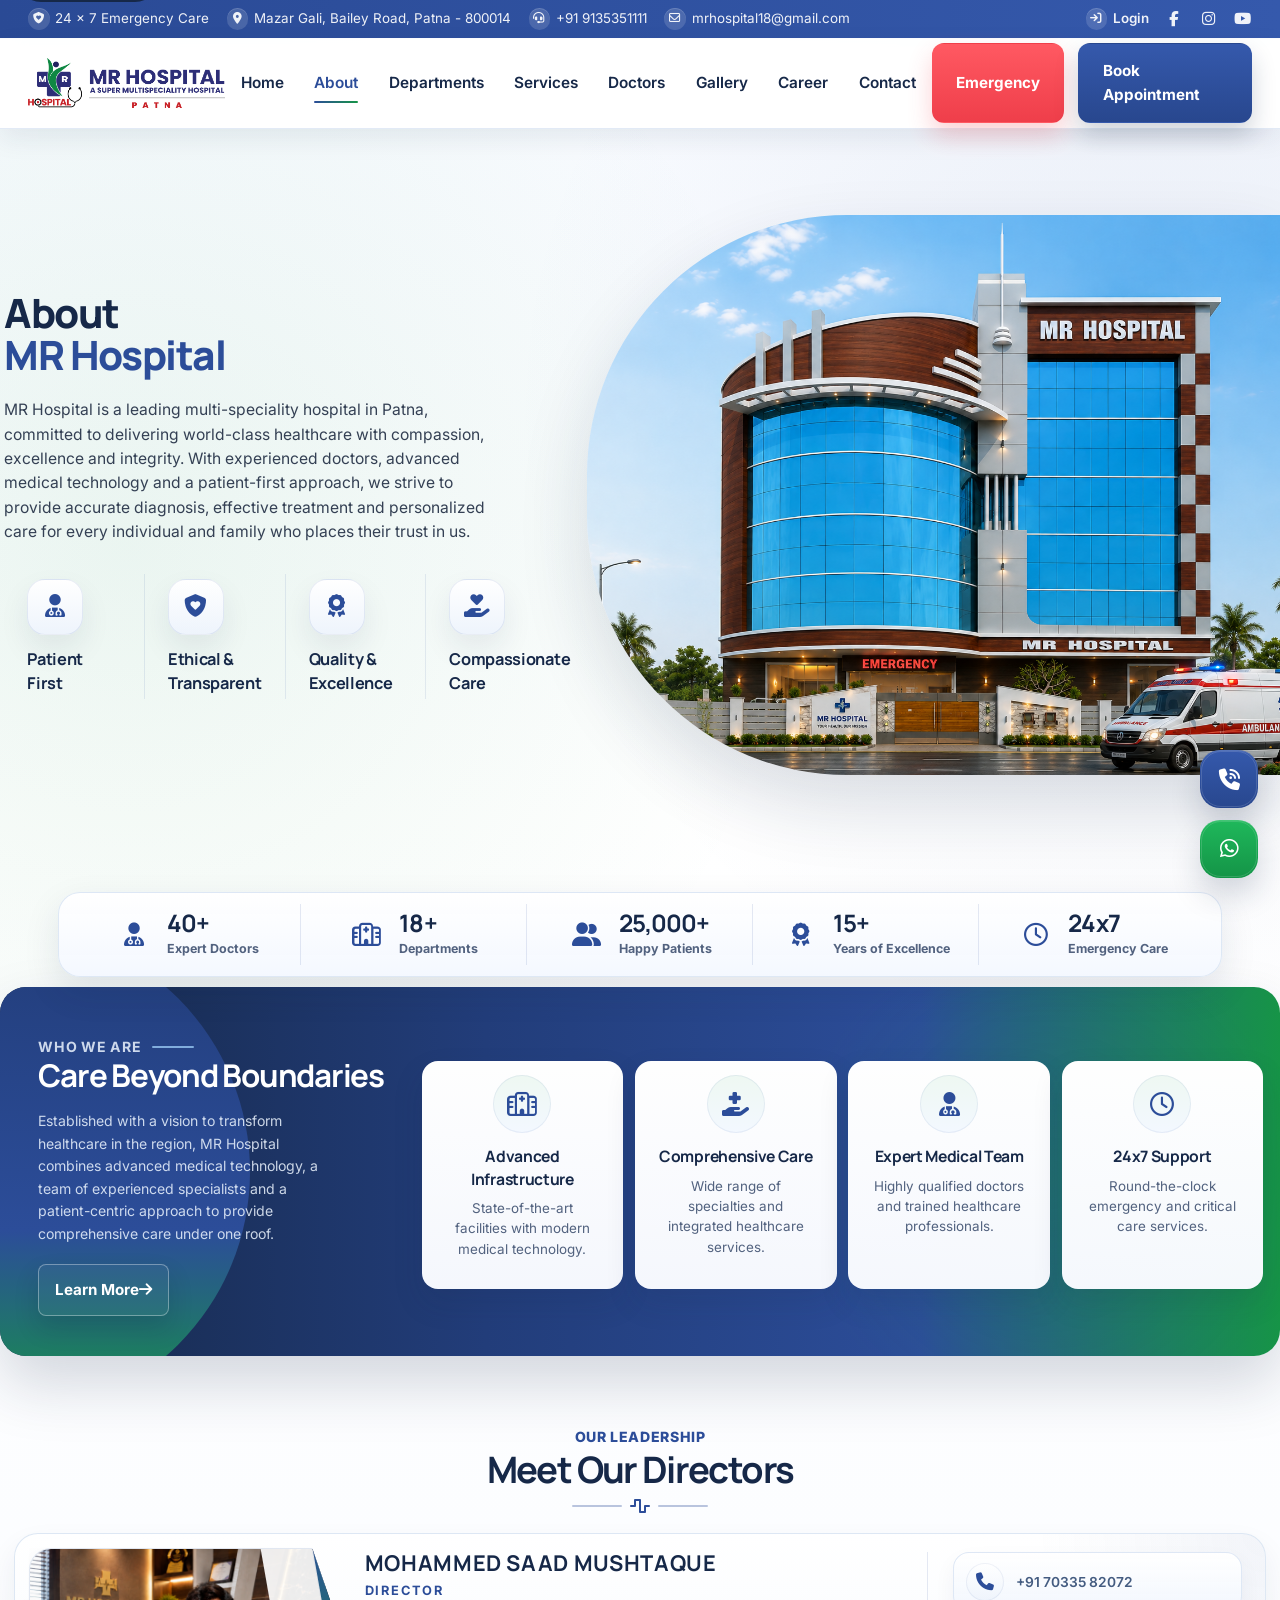
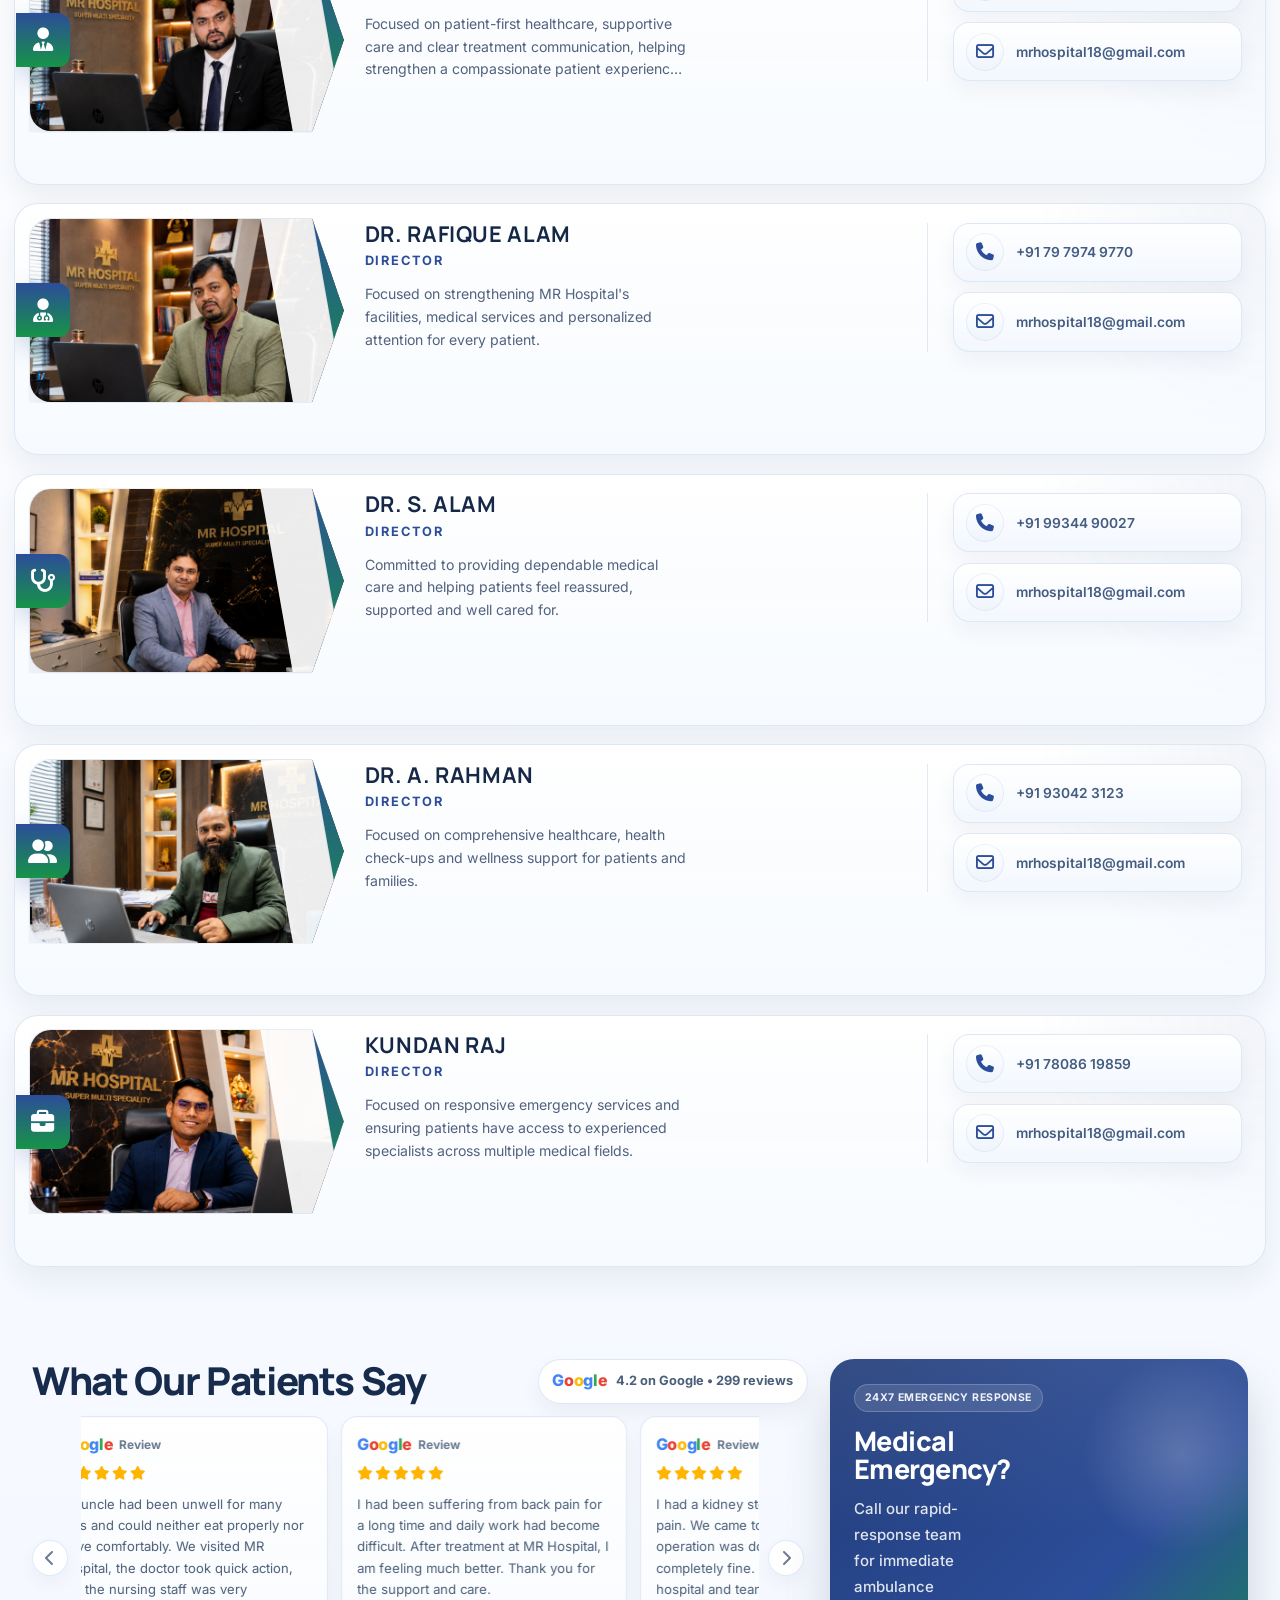
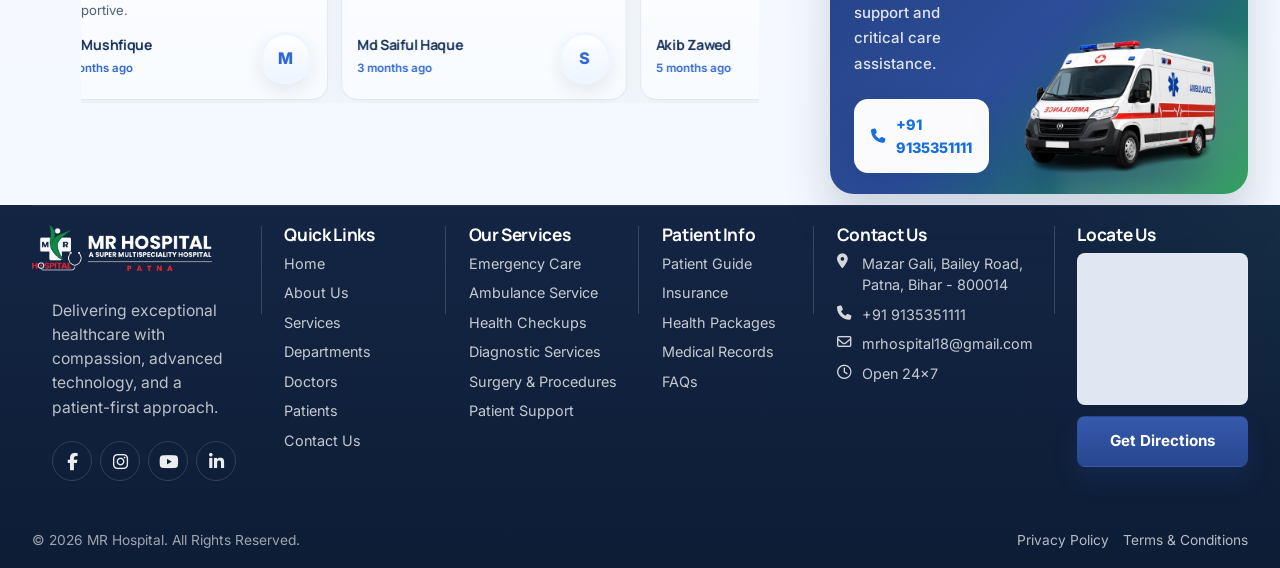
==== commit eb2939f6: "gallery page done" ====
--- a/about.html
+++ b/about.html
@@ -44,13 +44,13 @@
         </div>
         <div class="topbar__links">
           <a href="#top"><i class="fa-solid fa-arrow-right-to-bracket topbar__fa" aria-hidden="true"></i>Login</a>
-          <a href="#top" aria-label="Facebook" class="topbar__social-link">
+            <a href="https://www.facebook.com/profile.php?id=61553576348614" aria-label="Facebook" class="topbar__social-link" target="_blank" rel="noopener noreferrer">
             <i class="fa-brands fa-facebook-f topbar__social-icon" aria-hidden="true"></i>
           </a>
-          <a href="#top" aria-label="Instagram" class="topbar__social-link">
+            <a href="https://www.instagram.com/mrhospitalpatna2023/" aria-label="Instagram" class="topbar__social-link" target="_blank" rel="noopener noreferrer">
             <i class="fa-brands fa-instagram topbar__social-icon" aria-hidden="true"></i>
           </a>
-          <a href="#top" aria-label="YouTube" class="topbar__social-link">
+            <a href="https://www.youtube.com/@mrhospital4179" aria-label="YouTube" class="topbar__social-link" target="_blank" rel="noopener noreferrer">
             <i class="fa-brands fa-youtube topbar__social-icon" aria-hidden="true"></i>
           </a>
         </div>
@@ -461,9 +461,9 @@
         </a>
         <p>Delivering exceptional healthcare with compassion, advanced technology, and a patient-first approach.</p>
         <div class="footer-socials">
-          <a href="#top" aria-label="Facebook"><i class="fa-brands fa-facebook-f" aria-hidden="true"></i></a>
-          <a href="#top" aria-label="Instagram"><i class="fa-brands fa-instagram" aria-hidden="true"></i></a>
-          <a href="#top" aria-label="YouTube"><i class="fa-brands fa-youtube" aria-hidden="true"></i></a>
+          <a href="https://www.facebook.com/profile.php?id=61553576348614" aria-label="Facebook" target="_blank" rel="noopener noreferrer"><i class="fa-brands fa-facebook-f" aria-hidden="true"></i></a>
+          <a href="https://www.instagram.com/mrhospitalpatna2023/" aria-label="Instagram" target="_blank" rel="noopener noreferrer"><i class="fa-brands fa-instagram" aria-hidden="true"></i></a>
+          <a href="https://www.youtube.com/@mrhospital4179" aria-label="YouTube" target="_blank" rel="noopener noreferrer"><i class="fa-brands fa-youtube" aria-hidden="true"></i></a>
           <a href="#top" aria-label="LinkedIn"><i class="fa-brands fa-linkedin-in" aria-hidden="true"></i></a>
         </div>
       </div>
@@ -522,7 +522,7 @@
         <p>&copy; 2026 MR Hospital. All Rights Reserved.</p>
         <div class="footer-bottom__links">
           <a href="privacy-policy.html">Privacy Policy</a>
-          <a href="privacy-policy.html">Terms &amp; Conditions</a>
+          <a href="terms-conditions.html">Terms &amp; Conditions</a>
         </div>
       </div>
     </div>
--- a/assets/css/style.css
+++ b/assets/css/style.css
@@ -4093,6 +4093,449 @@
   color: rgba(255, 255, 255, 0.72);
 }
 
+.legal-page {
+  background:
+    radial-gradient(circle at 9% 10%, rgba(44, 77, 153, 0.04), transparent 18%),
+    radial-gradient(circle at 91% 14%, rgba(22, 148, 71, 0.05), transparent 18%),
+    linear-gradient(180deg, #f8fbff 0%, #ffffff 26%, #f7fbff 100%);
+}
+
+#main-content.legal-page {
+  padding-top: calc(var(--topbar-height) + var(--main-header-height) + 10px);
+}
+
+.legal-hero {
+  padding: 0;
+}
+
+.legal-hero__shell {
+  position: relative;
+  display: grid;
+  grid-template-columns: minmax(0, 1.05fr) minmax(340px, 0.95fr);
+  align-items: stretch;
+  min-height: calc(100vh - var(--topbar-height) - var(--main-header-height));
+  overflow: hidden;
+  background: #eef5fc;
+  border-top: 1px solid rgba(214, 226, 242, 0.86);
+  box-shadow: 0 18px 44px rgba(20, 39, 72, 0.08);
+}
+
+.legal-hero__shell::before {
+  content: "";
+  position: absolute;
+  inset: 0;
+  background:
+    linear-gradient(90deg, rgba(248, 251, 255, 0.97) 0%, rgba(245, 249, 255, 0.92) 16%, rgba(241, 246, 253, 0.82) 26%, rgba(238, 244, 252, 0.48) 38%, rgba(239, 245, 253, 0.12) 48%, rgba(239, 245, 253, 0) 60%),
+    radial-gradient(circle at 22% 34%, rgba(255, 255, 255, 0.98) 0%, rgba(248, 251, 255, 0.9) 30%, rgba(243, 248, 255, 0.5) 50%, rgba(243, 248, 255, 0) 68%);
+  pointer-events: none;
+}
+
+.legal-hero__content,
+.legal-hero__visual {
+  position: relative;
+  z-index: 1;
+}
+
+.legal-hero__content {
+  display: flex;
+  align-items: center;
+  padding: 4.9rem 3rem 3rem 4.9rem;
+}
+
+.legal-hero__content-inner {
+  max-width: 600px;
+}
+
+.legal-hero__breadcrumb {
+  display: inline-flex;
+  align-items: center;
+  gap: 0.72rem;
+  margin-bottom: 1.4rem;
+  color: #48658c;
+  font-size: 0.88rem;
+  font-weight: 700;
+}
+
+.legal-hero__breadcrumb a,
+.legal-hero__breadcrumb span {
+  color: inherit;
+}
+
+.legal-hero__breadcrumb i {
+  font-size: 0.72rem;
+  color: #6f85a5;
+}
+
+.legal-hero__eyebrow {
+  margin-bottom: 0.8rem;
+}
+
+.legal-hero h1 {
+  margin: 0;
+  font-family: "Manrope", "Inter", sans-serif;
+  font-size: clamp(2.6rem, 3.35vw, 3.15rem);
+  line-height: 0.98;
+  letter-spacing: -0.045em;
+  color: #162848;
+}
+
+.legal-hero h1 span {
+  color: var(--primary);
+}
+
+.legal-hero__pulse {
+  display: inline-flex;
+  align-items: center;
+  gap: 0.42rem;
+  margin: 0.95rem 0 1.18rem;
+  color: #2d66d1;
+}
+
+.legal-hero__pulse span {
+  width: 34px;
+  height: 3px;
+  border-radius: 999px;
+  background: rgba(45, 102, 209, 0.34);
+}
+
+.legal-hero__pulse i {
+  font-size: 1rem;
+}
+
+.legal-hero__lead {
+  max-width: 46ch;
+  margin: 0 0 1.4rem;
+  font-size: 1rem;
+  line-height: 1.72;
+  color: #344054;
+}
+
+.legal-hero__meta {
+  display: flex;
+  flex-wrap: wrap;
+  gap: 0.8rem;
+}
+
+.legal-hero__meta-item {
+  display: inline-flex;
+  align-items: center;
+  gap: 0.6rem;
+  min-height: 46px;
+  padding: 0.72rem 1rem;
+  border-radius: 999px;
+  background: linear-gradient(180deg, rgba(255, 255, 255, 0.98), rgba(244, 249, 255, 0.96));
+  border: 1px solid rgba(213, 226, 244, 0.96);
+  box-shadow: 0 14px 30px rgba(19, 45, 89, 0.08);
+  color: #173665;
+  font-size: 0.94rem;
+  font-weight: 700;
+}
+
+.legal-hero__meta-item i {
+  color: var(--primary-strong);
+}
+
+.legal-hero__visual {
+  display: flex;
+  align-items: center;
+  justify-content: center;
+  padding: 3rem 3.2rem 3rem 1rem;
+}
+
+.legal-hero__card {
+  position: relative;
+  width: min(100%, 520px);
+  border-radius: 34px;
+  overflow: hidden;
+  padding: 1.8rem;
+  background:
+    radial-gradient(circle at 82% 18%, rgba(255, 255, 255, 0.2), transparent 18%),
+    linear-gradient(135deg, #223d7a 0%, #2c4d99 58%, #169447 100%);
+  box-shadow: 0 34px 64px rgba(14, 44, 92, 0.18);
+}
+
+.legal-hero__card::before {
+  content: "";
+  position: absolute;
+  inset: auto auto -130px -95px;
+  width: 290px;
+  height: 290px;
+  border-radius: 999px;
+  background: linear-gradient(180deg, rgba(88, 142, 243, 0.94), rgba(44, 77, 153, 0.86));
+}
+
+.legal-hero__card-top,
+.legal-hero__card-bottom {
+  position: relative;
+  z-index: 1;
+}
+
+.legal-hero__card-top {
+  display: flex;
+  align-items: center;
+  justify-content: space-between;
+  gap: 1rem;
+}
+
+.legal-hero__card-badge {
+  display: inline-flex;
+  align-items: center;
+  gap: 0.55rem;
+  min-height: 42px;
+  padding: 0.62rem 0.95rem;
+  border-radius: 999px;
+  background: rgba(255, 255, 255, 0.12);
+  border: 1px solid rgba(255, 255, 255, 0.18);
+  color: #ffffff;
+  font-size: 0.9rem;
+  font-weight: 700;
+  backdrop-filter: blur(10px);
+}
+
+.legal-hero__card-icon {
+  display: inline-grid;
+  place-items: center;
+  width: 78px;
+  height: 78px;
+  border-radius: 24px;
+  background: rgba(255, 255, 255, 0.14);
+  border: 1px solid rgba(255, 255, 255, 0.18);
+  color: #ffffff;
+  font-size: 1.9rem;
+}
+
+.legal-hero__card h2 {
+  margin: 1.4rem 0 0.55rem;
+  font-family: "Manrope", "Inter", sans-serif;
+  font-size: clamp(1.95rem, 3vw, 2.45rem);
+  line-height: 1.02;
+  letter-spacing: -0.04em;
+  color: #ffffff;
+}
+
+.legal-hero__card p {
+  margin: 0;
+  color: rgba(255, 255, 255, 0.84);
+  font-size: 0.98rem;
+  line-height: 1.72;
+}
+
+.legal-hero__card-list {
+  display: grid;
+  gap: 0.9rem;
+  margin-top: 1.35rem;
+}
+
+.legal-hero__card-item {
+  display: flex;
+  align-items: center;
+  gap: 0.85rem;
+  padding: 0.95rem 1rem;
+  border-radius: 18px;
+  background: rgba(255, 255, 255, 0.12);
+  border: 1px solid rgba(255, 255, 255, 0.14);
+  color: #ffffff;
+  backdrop-filter: blur(10px);
+}
+
+.legal-hero__card-item i {
+  color: #d9ebff;
+}
+
+.legal-hero__card-item strong {
+  display: block;
+  margin-bottom: 0.1rem;
+  font-size: 0.98rem;
+}
+
+.legal-hero__card-item span {
+  display: block;
+  font-size: 0.84rem;
+  color: rgba(255, 255, 255, 0.74);
+}
+
+.legal-sections {
+  padding: 3.6rem 0 4.8rem;
+}
+
+.legal-sections .container {
+  width: min(1320px, calc(100% - 72px));
+}
+
+.legal-grid {
+  display: grid;
+  grid-template-columns: minmax(240px, 0.34fr) minmax(0, 1fr);
+  gap: 1.35rem;
+  align-items: start;
+}
+
+.legal-sidebar {
+  position: sticky;
+  top: calc(var(--topbar-height) + var(--main-header-height) + 18px);
+  display: grid;
+  gap: 1rem;
+}
+
+.legal-sidebar__card,
+.legal-content {
+  border-radius: 28px;
+  background: linear-gradient(180deg, rgba(255, 255, 255, 0.998), rgba(246, 250, 255, 0.992));
+  border: 1px solid rgba(221, 231, 245, 0.95);
+  box-shadow: 0 18px 40px rgba(22, 40, 72, 0.08);
+}
+
+.legal-sidebar__card {
+  padding: 1.2rem;
+}
+
+.legal-sidebar__card h2 {
+  margin: 0 0 0.9rem;
+  font-size: 1.15rem;
+  color: #17325c;
+}
+
+.legal-sidebar__nav {
+  display: grid;
+  gap: 0.55rem;
+}
+
+.legal-sidebar__nav a {
+  display: flex;
+  align-items: center;
+  justify-content: space-between;
+  gap: 0.7rem;
+  min-height: 48px;
+  padding: 0.85rem 0.95rem;
+  border-radius: 14px;
+  background: linear-gradient(180deg, rgba(255, 255, 255, 0.98), rgba(240, 246, 255, 0.96));
+  border: 1px solid rgba(220, 230, 244, 0.92);
+  color: #445c81;
+  font-size: 0.92rem;
+  font-weight: 700;
+  box-shadow: 0 10px 22px rgba(22, 40, 72, 0.05);
+  transition: transform 0.3s ease, border-color 0.3s ease, box-shadow 0.3s ease, color 0.3s ease;
+}
+
+.legal-sidebar__nav a:hover,
+.legal-sidebar__nav a:focus-visible {
+  transform: translateY(-2px);
+  border-color: rgba(44, 77, 153, 0.22);
+  box-shadow: 0 16px 28px rgba(22, 40, 72, 0.08);
+  color: #17325c;
+}
+
+.legal-sidebar__nav i {
+  color: var(--primary);
+}
+
+.legal-sidebar__support {
+  padding: 1.2rem;
+  border-radius: 24px;
+  background: linear-gradient(135deg, #223d7a 0%, #2c4d99 58%, #169447 100%);
+  box-shadow: 0 24px 48px rgba(22, 40, 72, 0.18);
+  color: #ffffff;
+}
+
+.legal-sidebar__support h3 {
+  margin: 0 0 0.6rem;
+  color: #ffffff;
+}
+
+.legal-sidebar__support p {
+  margin: 0 0 1rem;
+  color: rgba(255, 255, 255, 0.82);
+  font-size: 0.9rem;
+  line-height: 1.7;
+}
+
+.legal-sidebar__support a {
+  display: inline-flex;
+  align-items: center;
+  gap: 0.55rem;
+  color: #ffffff;
+  font-weight: 700;
+}
+
+.legal-content {
+  padding: 1.5rem;
+}
+
+.legal-section {
+  padding: 1.4rem 1.35rem;
+  border-radius: 22px;
+  background: linear-gradient(180deg, rgba(255, 255, 255, 0.98), rgba(242, 247, 254, 0.96));
+  border: 1px solid rgba(220, 230, 244, 0.9);
+  box-shadow: 0 10px 22px rgba(22, 40, 72, 0.05);
+}
+
+.legal-section + .legal-section {
+  margin-top: 1rem;
+}
+
+.legal-section h2 {
+  margin: 0 0 0.8rem;
+  display: flex;
+  align-items: center;
+  gap: 0.65rem;
+  font-family: "Manrope", "Inter", sans-serif;
+  font-size: 1.4rem;
+  color: #162f63;
+}
+
+.legal-section h2 i {
+  color: var(--primary);
+  font-size: 1.05rem;
+}
+
+.legal-section p,
+.legal-section li {
+  color: #526985;
+  font-size: 0.95rem;
+  line-height: 1.82;
+}
+
+.legal-section p:last-child {
+  margin-bottom: 0;
+}
+
+.legal-section ul {
+  display: grid;
+  gap: 0.72rem;
+  margin-top: 0.8rem;
+}
+
+.legal-section li {
+  position: relative;
+  padding-left: 1.35rem;
+}
+
+.legal-section li::before {
+  content: "";
+  position: absolute;
+  left: 0;
+  top: 0.78rem;
+  width: 8px;
+  height: 8px;
+  border-radius: 999px;
+  background: linear-gradient(180deg, #3559ac, #28478e);
+  box-shadow: 0 0 0 5px rgba(44, 77, 153, 0.08);
+}
+
+.legal-note {
+  margin-top: 1rem;
+  padding: 1rem 1.05rem;
+  border-radius: 18px;
+  background: linear-gradient(180deg, #eef8f2, #f3f8ff);
+  border: 1px solid rgba(220, 230, 244, 0.9);
+  box-shadow: inset 0 0 0 1px rgba(44, 77, 153, 0.08);
+}
+
+.legal-note strong {
+  display: block;
+  margin-bottom: 0.25rem;
+  color: #162848;
+}
+
 .doctors-page {
   background:
     radial-gradient(circle at 10% 14%, rgba(44, 77, 153, 0.05), transparent 20%),
--- a/assets/css/responsive.css
+++ b/assets/css/responsive.css
@@ -4317,6 +4317,59 @@
   .coming-soon-card {
     min-height: auto;
   }
+
+  .legal-hero__shell,
+  .legal-grid {
+    grid-template-columns: 1fr;
+  }
+
+  .legal-hero__shell {
+    min-height: 0;
+  }
+
+  .legal-hero__content {
+    padding: 3.6rem 2rem 2rem;
+  }
+
+  .legal-hero__content-inner {
+    max-width: none;
+  }
+
+  .legal-hero__lead {
+    max-width: 100%;
+  }
+
+  .legal-hero__meta {
+    gap: 0.7rem;
+  }
+
+  .legal-hero__meta-item {
+    font-size: 0.9rem;
+  }
+
+  .legal-hero__visual {
+    padding: 0 2rem 2.4rem;
+  }
+
+  .legal-hero__card {
+    width: min(100%, 680px);
+  }
+
+  .legal-sections {
+    padding: 2.8rem 0 3.8rem;
+  }
+
+  .legal-sections .container {
+    width: min(100% - 36px, 100%);
+  }
+
+  .legal-sidebar {
+    position: static;
+  }
+
+  .legal-sidebar__nav {
+    grid-template-columns: repeat(2, minmax(0, 1fr));
+  }
 }
 
 @media (max-width: 767px) {
@@ -4340,6 +4393,308 @@
   .coming-soon-card__top {
     align-items: flex-start;
     flex-direction: column;
+  }
+
+  #main-content.legal-page {
+    padding-top: calc(var(--topbar-height) + var(--main-header-height) + 10px);
+  }
+
+  .legal-hero__shell {
+    min-height: 0;
+    background:
+      radial-gradient(circle at 12% 10%, rgba(44, 77, 153, 0.08), transparent 24%),
+      radial-gradient(circle at 88% 14%, rgba(22, 148, 71, 0.06), transparent 20%),
+      linear-gradient(180deg, #edf5fd 0%, #f8fbff 58%, #ffffff 100%);
+    border-top: 0;
+    box-shadow: none;
+  }
+
+  .legal-hero__shell::before {
+    display: none;
+  }
+
+  .legal-hero__content {
+    padding: 1.35rem 1rem 0.95rem;
+  }
+
+  .legal-hero__content-inner {
+    max-width: none;
+  }
+
+  .legal-hero__breadcrumb {
+    gap: 0.5rem;
+    margin-bottom: 0.9rem;
+    font-size: 0.78rem;
+    flex-wrap: wrap;
+  }
+
+  .legal-hero__eyebrow {
+    margin-bottom: 0.6rem;
+  }
+
+  .legal-hero h1 {
+    font-size: clamp(2.05rem, 8.8vw, 2.5rem);
+  }
+
+  .legal-hero__pulse {
+    margin: 0.78rem 0 0.96rem;
+  }
+
+  .legal-hero__pulse span {
+    width: 28px;
+  }
+
+  .legal-hero__lead {
+    font-size: 0.9rem;
+    line-height: 1.62;
+    margin-bottom: 1rem;
+  }
+
+  .legal-hero__meta {
+    gap: 0.65rem;
+  }
+
+  .legal-hero__meta-item {
+    width: 100%;
+    justify-content: flex-start;
+    min-height: 42px;
+    padding: 0.68rem 0.9rem;
+    font-size: 0.84rem;
+  }
+
+  .legal-hero__visual {
+    padding: 0 1rem 1.2rem;
+  }
+
+  .legal-hero__card {
+    padding: 1.25rem;
+    border-radius: 26px;
+  }
+
+  .legal-hero__card-top {
+    align-items: flex-start;
+    flex-direction: column;
+  }
+
+  .legal-hero__card-badge {
+    font-size: 0.82rem;
+  }
+
+  .legal-hero__card-icon {
+    width: 64px;
+    height: 64px;
+    border-radius: 20px;
+    font-size: 1.5rem;
+  }
+
+  .legal-hero__card h2 {
+    margin-top: 1rem;
+    font-size: clamp(1.55rem, 7.2vw, 1.92rem);
+  }
+
+  .legal-hero__card p {
+    font-size: 0.9rem;
+    line-height: 1.62;
+  }
+
+  .legal-hero__card-list {
+    gap: 0.72rem;
+    margin-top: 1rem;
+  }
+
+  .legal-hero__card-item {
+    align-items: flex-start;
+    padding: 0.85rem 0.9rem;
+    border-radius: 16px;
+  }
+
+  .legal-hero__card-item strong {
+    font-size: 0.9rem;
+  }
+
+  .legal-hero__card-item span {
+    font-size: 0.78rem;
+    line-height: 1.5;
+  }
+
+  .legal-sections {
+    padding: 1.9rem 0 2.8rem;
+  }
+
+  .legal-sections .container {
+    width: min(100% - 24px, 100%);
+  }
+
+  .legal-grid {
+    gap: 1rem;
+  }
+
+  .legal-content {
+    order: 1;
+  }
+
+  .legal-sidebar {
+    order: 2;
+    gap: 0.85rem;
+  }
+
+  .legal-content,
+  .legal-sidebar__card {
+    border-radius: 22px;
+  }
+
+  .legal-content {
+    padding: 0.8rem;
+  }
+
+  .legal-sidebar__card,
+  .legal-sidebar__support {
+    padding: 1rem;
+    border-radius: 20px;
+  }
+
+  .legal-sidebar__card h2,
+  .legal-sidebar__support h3 {
+    font-size: 1rem;
+  }
+
+  .legal-sidebar__nav {
+    grid-template-columns: 1fr;
+    gap: 0.5rem;
+  }
+
+  .legal-sidebar__nav a {
+    min-height: 44px;
+    padding: 0.8rem 0.85rem;
+    border-radius: 12px;
+  }
+
+  .legal-sidebar__support p {
+    margin-bottom: 0.8rem;
+    font-size: 0.84rem;
+    line-height: 1.6;
+  }
+
+  .legal-section {
+    padding: 1rem;
+    border-radius: 18px;
+  }
+
+  .legal-section h2 {
+    font-size: 1.12rem;
+    gap: 0.55rem;
+  }
+
+  .legal-section p,
+  .legal-section li,
+  .legal-sidebar__nav a {
+    font-size: 0.88rem;
+  }
+
+  .legal-section li {
+    padding-left: 1.05rem;
+  }
+
+  .legal-section li::before {
+    top: 0.72rem;
+    width: 7px;
+    height: 7px;
+  }
+
+  .legal-note {
+    padding: 0.9rem;
+    border-radius: 16px;
+  }
+}
+
+@media (max-width: 479px) {
+  #main-content.legal-page {
+    padding-top: calc(var(--topbar-height) + var(--main-header-height) + 12px);
+  }
+
+  .legal-hero__content {
+    padding: 1.2rem 0.9rem 0.9rem;
+  }
+
+  .legal-hero h1 {
+    font-size: clamp(1.78rem, 8.4vw, 2.08rem);
+  }
+
+  .legal-hero__lead {
+    font-size: 0.84rem;
+    line-height: 1.56;
+  }
+
+  .legal-hero__meta {
+    gap: 0.55rem;
+  }
+
+  .legal-hero__meta-item {
+    min-height: 40px;
+    padding: 0.62rem 0.82rem;
+    font-size: 0.79rem;
+  }
+
+  .legal-hero__visual {
+    padding: 0 0.9rem 1rem;
+  }
+
+  .legal-hero__card {
+    padding: 1rem;
+    border-radius: 22px;
+  }
+
+  .legal-hero__card-badge {
+    min-height: 38px;
+    padding: 0.55rem 0.8rem;
+    font-size: 0.76rem;
+  }
+
+  .legal-hero__card-icon {
+    width: 58px;
+    height: 58px;
+    border-radius: 18px;
+    font-size: 1.28rem;
+  }
+
+  .legal-hero__card h2 {
+    font-size: 1.42rem;
+  }
+
+  .legal-hero__card p {
+    font-size: 0.84rem;
+  }
+
+  .legal-hero__card-item {
+    gap: 0.72rem;
+    padding: 0.8rem 0.82rem;
+  }
+
+  .legal-sections .container {
+    width: min(100% - 18px, 100%);
+  }
+
+  .legal-content {
+    padding: 0.72rem;
+    border-radius: 18px;
+  }
+
+  .legal-sidebar__card,
+  .legal-sidebar__support,
+  .legal-section {
+    padding: 0.88rem;
+    border-radius: 16px;
+  }
+
+  .legal-section h2 {
+    font-size: 1rem;
+  }
+
+  .legal-section p,
+  .legal-section li,
+  .legal-sidebar__nav a {
+    font-size: 0.82rem;
+    line-height: 1.68;
   }
 
   .about-hero {
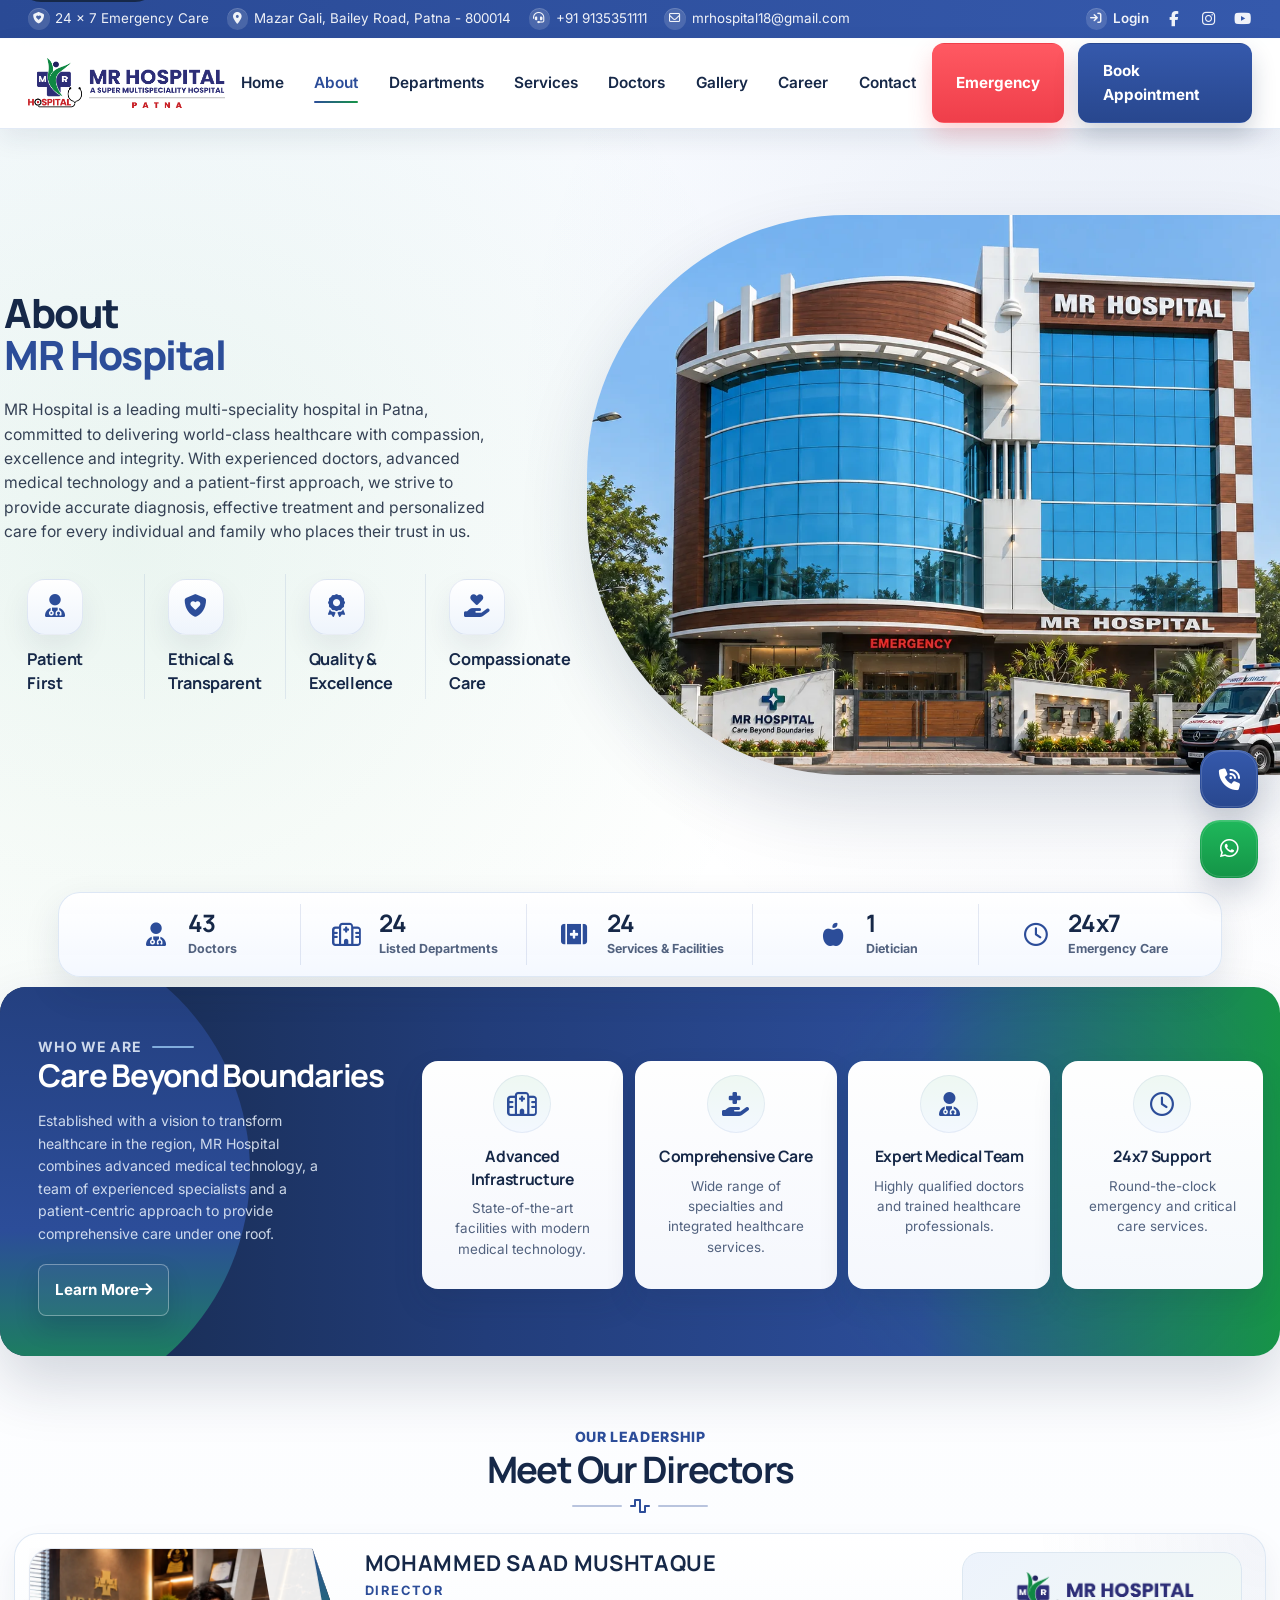
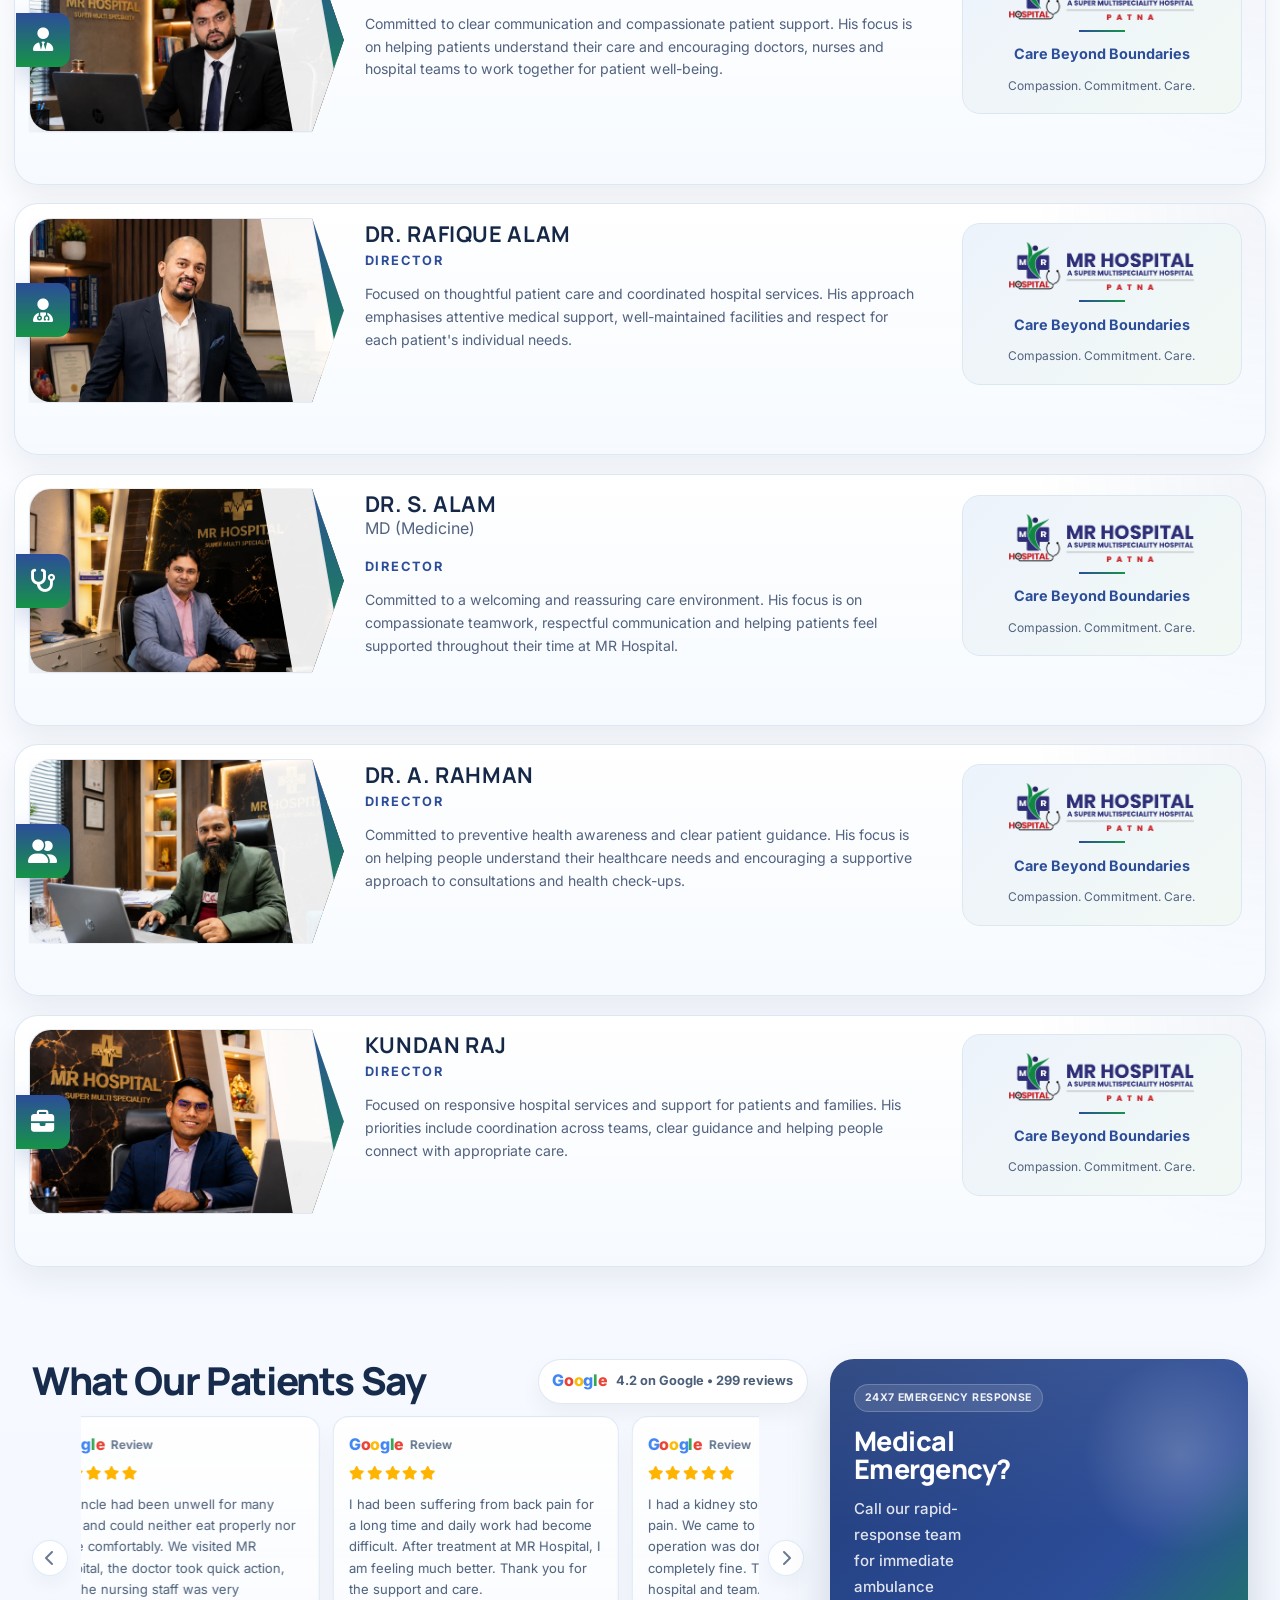
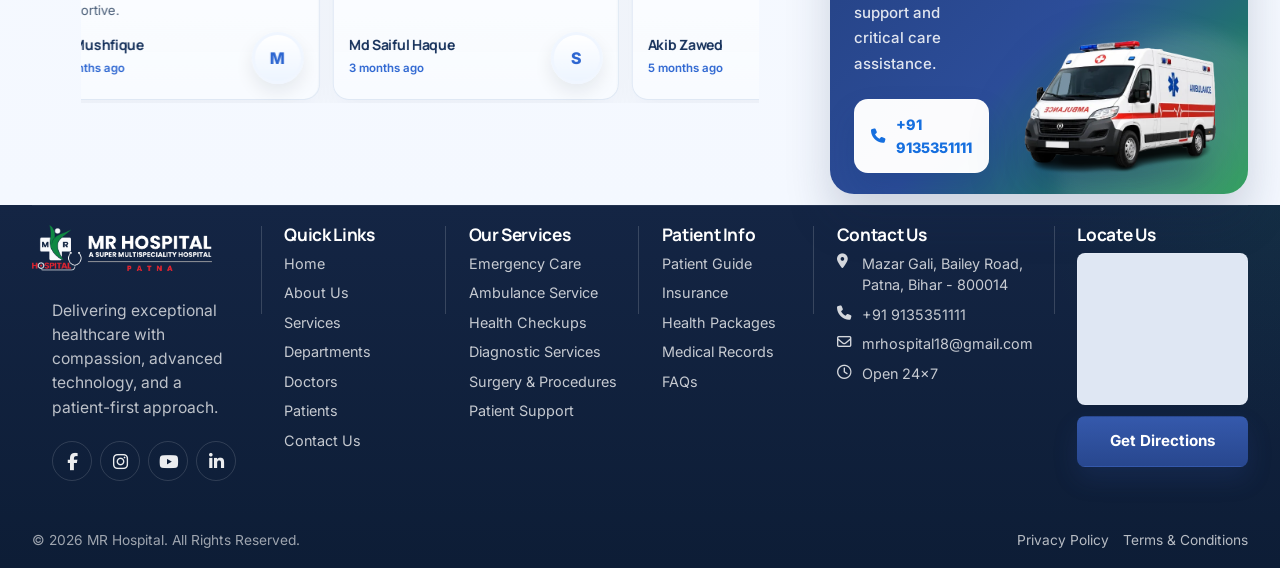
==== commit bc3a9cca: "final chnages" ====
--- a/about.html
+++ b/about.html
@@ -134,7 +134,7 @@
 
         <div class="about-hero__visual reveal">
           <div class="about-hero__image-wrap">
-            <img src="assets/images/hospital/about-showcase-building.png" alt="MR Hospital building exterior with ambulance parked at the entrance" width="1536" height="1024">
+            <img src="assets/images/hero/mr-hospital-hero-building.webp" alt="MR Hospital building with emergency entrance and ambulance" width="1672" height="941" fetchpriority="high">
           </div>
         </div>
       </div>
@@ -146,29 +146,29 @@
           <article class="about-story__stat">
             <div class="about-story__stat-icon" aria-hidden="true"><i class="fa-solid fa-user-doctor"></i></div>
             <div>
-              <strong>40+</strong>
-              <span>Expert Doctors</span>
+              <strong>43</strong>
+              <span>Doctors</span>
             </div>
           </article>
           <article class="about-story__stat">
             <div class="about-story__stat-icon" aria-hidden="true"><i class="fa-regular fa-hospital"></i></div>
             <div>
-              <strong>18+</strong>
-              <span>Departments</span>
+              <strong>24</strong>
+              <span>Listed Departments</span>
             </div>
           </article>
           <article class="about-story__stat">
-            <div class="about-story__stat-icon" aria-hidden="true"><i class="fa-solid fa-user-group"></i></div>
+            <div class="about-story__stat-icon" aria-hidden="true"><i class="fa-solid fa-kit-medical"></i></div>
             <div>
-              <strong>25,000+</strong>
-              <span>Happy Patients</span>
+              <strong>24</strong>
+              <span>Services &amp; Facilities</span>
             </div>
           </article>
           <article class="about-story__stat">
-            <div class="about-story__stat-icon" aria-hidden="true"><i class="fa-solid fa-award"></i></div>
+            <div class="about-story__stat-icon" aria-hidden="true"><i class="fa-solid fa-apple-whole"></i></div>
             <div>
-              <strong>15+</strong>
-              <span>Years of Excellence</span>
+              <strong>1</strong>
+              <span>Dietician</span>
             </div>
           </article>
           <article class="about-story__stat">
@@ -231,7 +231,7 @@
             <div class="director-feature__media">
               <span class="director-feature__count" aria-hidden="true"><i class="fa-solid fa-user-tie"></i></span>
               <div class="director-feature__photo-wrap">
-                <img src="assets/images/directors/Mohammad_Saad_New.png" alt="Portrait of Mohammed Saad Mushtaque" width="1600" height="900" loading="lazy">
+                <img src="assets/images/directors/Mohammad_Saad_New.webp" alt="Portrait of Mohammed Saad Mushtaque" width="1600" height="900" loading="lazy">
                 <span class="director-feature__photo-accent" aria-hidden="true"></span>
               </div>
             </div>
@@ -239,11 +239,13 @@
               <div class="director-feature__copy">
                 <h3>MOHAMMED SAAD MUSHTAQUE</h3>
                 <p class="director-feature__role">Director</p>
-                <p>Focused on patient-first healthcare, supportive care and clear treatment communication, helping strengthen a compassionate patient experience at MR Hospital.</p>
-              </div>
-              <div class="director-feature__contact">
-                <a href="tel:+917033582072"><i class="fa-solid fa-phone" aria-hidden="true"></i><span>+91 70335 82072</span></a>
-                <a href="mailto:mrhospital18@gmail.com"><i class="fa-regular fa-envelope" aria-hidden="true"></i><span>mrhospital18@gmail.com</span></a>
+                <p>Committed to clear communication and compassionate patient support. His focus is on helping patients understand their care and encouraging doctors, nurses and hospital teams to work together for patient well-being.</p>
+              </div>
+              <div class="director-brand-panel">
+                <img src="assets/images/logo/mr-hospital-logo-new.png" alt="MR Hospital" width="512" height="512" loading="lazy">
+                <span class="director-brand-panel__divider" aria-hidden="true"></span>
+                <strong>Care Beyond Boundaries</strong>
+                <span>Compassion. Commitment. Care.</span>
               </div>
             </div>
           </article>
@@ -252,7 +254,7 @@
             <div class="director-feature__media">
               <span class="director-feature__count" aria-hidden="true"><i class="fa-solid fa-user-doctor"></i></span>
               <div class="director-feature__photo-wrap">
-                <img src="assets/images/directors/Dr_Rafique_Alam_New.png" alt="Portrait of Dr. Rafique Alam" width="1600" height="900" loading="lazy">
+                <img src="assets/images/directors/dr-rafique-alam-portrait.jpeg" alt="Portrait of Dr. Rafique Alam" width="960" height="1280" loading="lazy">
                 <span class="director-feature__photo-accent" aria-hidden="true"></span>
               </div>
             </div>
@@ -260,11 +262,13 @@
               <div class="director-feature__copy">
                 <h3>DR. RAFIQUE ALAM</h3>
                 <p class="director-feature__role">Director</p>
-                <p>Focused on strengthening MR Hospital&apos;s facilities, medical services and personalized attention for every patient.</p>
-              </div>
-              <div class="director-feature__contact">
-                <a href="tel:+917979749770"><i class="fa-solid fa-phone" aria-hidden="true"></i><span>+91 79 7974 9770</span></a>
-                <a href="mailto:mrhospital18@gmail.com"><i class="fa-regular fa-envelope" aria-hidden="true"></i><span>mrhospital18@gmail.com</span></a>
+                <p>Focused on thoughtful patient care and coordinated hospital services. His approach emphasises attentive medical support, well-maintained facilities and respect for each patient&#x27;s individual needs.</p>
+              </div>
+              <div class="director-brand-panel">
+                <img src="assets/images/logo/mr-hospital-logo-new.png" alt="MR Hospital" width="512" height="512" loading="lazy">
+                <span class="director-brand-panel__divider" aria-hidden="true"></span>
+                <strong>Care Beyond Boundaries</strong>
+                <span>Compassion. Commitment. Care.</span>
               </div>
             </div>
           </article>
@@ -273,19 +277,22 @@
             <div class="director-feature__media">
               <span class="director-feature__count" aria-hidden="true"><i class="fa-solid fa-stethoscope"></i></span>
               <div class="director-feature__photo-wrap">
-                <img src="assets/images/directors/Dr_S_Alam_New.png" alt="Portrait of Dr. S. Alam" width="1600" height="900" loading="lazy">
+                <img src="assets/images/directors/Dr_S_Alam_New.webp" alt="Portrait of Dr. S. Alam" width="1600" height="900" loading="lazy">
                 <span class="director-feature__photo-accent" aria-hidden="true"></span>
               </div>
             </div>
             <div class="director-feature__body">
               <div class="director-feature__copy">
-                <h3>DR. S. ALAM</h3>
+                <h3>Dr. S. Alam</h3>
+                <p>MD (Medicine)</p>
                 <p class="director-feature__role">Director</p>
-                <p>Committed to providing dependable medical care and helping patients feel reassured, supported and well cared for.</p>
-              </div>
-              <div class="director-feature__contact">
-                <a href="tel:+919934490027"><i class="fa-solid fa-phone" aria-hidden="true"></i><span>+91 99344 90027</span></a>
-                <a href="mailto:mrhospital18@gmail.com"><i class="fa-regular fa-envelope" aria-hidden="true"></i><span>mrhospital18@gmail.com</span></a>
+                <p>Committed to a welcoming and reassuring care environment. His focus is on compassionate teamwork, respectful communication and helping patients feel supported throughout their time at MR Hospital.</p>
+              </div>
+              <div class="director-brand-panel">
+                <img src="assets/images/logo/mr-hospital-logo-new.png" alt="MR Hospital" width="512" height="512" loading="lazy">
+                <span class="director-brand-panel__divider" aria-hidden="true"></span>
+                <strong>Care Beyond Boundaries</strong>
+                <span>Compassion. Commitment. Care.</span>
               </div>
             </div>
           </article>
@@ -294,7 +301,7 @@
             <div class="director-feature__media">
               <span class="director-feature__count" aria-hidden="true"><i class="fa-solid fa-user-group"></i></span>
               <div class="director-feature__photo-wrap">
-                <img src="assets/images/directors/Dr_A_Rahman_New.png" alt="Portrait of Dr. A. Rahman" width="1600" height="900" loading="lazy">
+                <img src="assets/images/directors/Dr_A_Rahman_New.webp" alt="Portrait of Dr. A. Rahman" width="1600" height="900" loading="lazy">
                 <span class="director-feature__photo-accent" aria-hidden="true"></span>
               </div>
             </div>
@@ -302,11 +309,13 @@
               <div class="director-feature__copy">
                 <h3>DR. A. RAHMAN</h3>
                 <p class="director-feature__role">Director</p>
-                <p>Focused on comprehensive healthcare, health check-ups and wellness support for patients and families.</p>
-              </div>
-              <div class="director-feature__contact">
-                <a href="tel:+91930423123"><i class="fa-solid fa-phone" aria-hidden="true"></i><span>+91 93042 3123</span></a>
-                <a href="mailto:mrhospital18@gmail.com"><i class="fa-regular fa-envelope" aria-hidden="true"></i><span>mrhospital18@gmail.com</span></a>
+                <p>Committed to preventive health awareness and clear patient guidance. His focus is on helping people understand their healthcare needs and encouraging a supportive approach to consultations and health check-ups.</p>
+              </div>
+              <div class="director-brand-panel">
+                <img src="assets/images/logo/mr-hospital-logo-new.png" alt="MR Hospital" width="512" height="512" loading="lazy">
+                <span class="director-brand-panel__divider" aria-hidden="true"></span>
+                <strong>Care Beyond Boundaries</strong>
+                <span>Compassion. Commitment. Care.</span>
               </div>
             </div>
           </article>
@@ -315,7 +324,7 @@
             <div class="director-feature__media">
               <span class="director-feature__count" aria-hidden="true"><i class="fa-solid fa-briefcase"></i></span>
               <div class="director-feature__photo-wrap">
-                <img src="assets/images/directors/Kundan_Raj_New.png" alt="Portrait of Kundan Raj" width="1600" height="900" loading="lazy">
+                <img src="assets/images/directors/Kundan_Raj_New.webp" alt="Portrait of Kundan Raj" width="1600" height="900" loading="lazy">
                 <span class="director-feature__photo-accent" aria-hidden="true"></span>
               </div>
             </div>
@@ -323,11 +332,13 @@
               <div class="director-feature__copy">
                 <h3>KUNDAN RAJ</h3>
                 <p class="director-feature__role">Director</p>
-                <p>Focused on responsive emergency services and ensuring patients have access to experienced specialists across multiple medical fields.</p>
-              </div>
-              <div class="director-feature__contact">
-                <a href="tel:+917808619859"><i class="fa-solid fa-phone" aria-hidden="true"></i><span>+91 78086 19859</span></a>
-                <a href="mailto:mrhospital18@gmail.com"><i class="fa-regular fa-envelope" aria-hidden="true"></i><span>mrhospital18@gmail.com</span></a>
+                <p>Focused on responsive hospital services and support for patients and families. His priorities include coordination across teams, clear guidance and helping people connect with appropriate care.</p>
+              </div>
+              <div class="director-brand-panel">
+                <img src="assets/images/logo/mr-hospital-logo-new.png" alt="MR Hospital" width="512" height="512" loading="lazy">
+                <span class="director-brand-panel__divider" aria-hidden="true"></span>
+                <strong>Care Beyond Boundaries</strong>
+                <span>Compassion. Commitment. Care.</span>
               </div>
             </div>
           </article>
@@ -446,7 +457,7 @@
             <a class="patient-emergency__cta" href="tel:+919135351111"><i class="fa-solid fa-phone" aria-hidden="true"></i><span>+91 9135351111</span></a>
           </div>
           <div class="patient-emergency__media" aria-hidden="true">
-            <img src="assets/images/services/patient-emergency-ambulance.png" alt="" width="640" height="439" loading="lazy">
+            <img src="assets/images/services/patient-emergency-ambulance.webp" alt="" width="640" height="439" loading="lazy">
           </div>
         </aside>
       </div>
@@ -472,7 +483,7 @@
         <ul>
           <li><a href="index.html">Home</a></li>
           <li><a href="about.html">About Us</a></li>
-          <li><a href="departments.html">Services</a></li>
+          <li><a href="services.html">Services</a></li>
           <li><a href="departments.html">Departments</a></li>
           <li><a href="doctors.html">Doctors</a></li>
           <li><a href="contact.html">Patients</a></li>
@@ -512,7 +523,7 @@
       <div class="footer-map">
         <h3>Locate Us</h3>
         <div class="footer-map__card" aria-label="Map preview of MR Hospital location">
-          <iframe src="https://www.google.com/maps/embed?pb=!1m18!1m12!1m3!1d3597.996483004668!2d85.08810217485073!3d25.605033115062184!2m3!1f0!2f0!3f0!3m2!1i1024!2i768!4f13.1!3m3!1m2!1s0x39ed57b881ea3aad%3A0x2b7ec10907c1d8ed!2sMR%20HOSPITAL%20PATNA!5e0!3m2!1sen!2sin!4v1785693603904!5m2!1sen!2sin" width="600" height="450" style="border:0;" allowfullscreen="" loading="eager" referrerpolicy="strict-origin-when-cross-origin" title="MR Hospital Patna location map"></iframe>
+          <iframe src="https://www.google.com/maps/embed?pb=!1m18!1m12!1m3!1d3597.996483004668!2d85.08810217485073!3d25.605033115062184!2m3!1f0!2f0!3f0!3m2!1i1024!2i768!4f13.1!3m3!1m2!1s0x39ed57b881ea3aad%3A0x2b7ec10907c1d8ed!2sMR%20HOSPITAL%20PATNA!5e0!3m2!1sen!2sin!4v1785693603904!5m2!1sen!2sin" width="600" height="450" style="border:0;" allowfullscreen="" loading="lazy" referrerpolicy="strict-origin-when-cross-origin" title="MR Hospital Patna location map"></iframe>
         </div>
         <a class="btn btn-primary footer-map__directions" href="https://www.google.com/maps/dir/?api=1&destination=MR+HOSPITAL+PATNA" target="_blank" rel="noopener noreferrer">Get Directions</a>
       </div>
@@ -528,6 +539,8 @@
     </div>
   </footer>
 
+  <script src="assets/js/departments.js" defer></script>
+  <script src="assets/js/doctors.js" defer></script>
   <script src="assets/js/main.js" defer></script>
 </body>
 </html>
--- a/assets/css/style.css
+++ b/assets/css/style.css
@@ -2420,6 +2420,9 @@
   transition: transform 0.3s ease, background-color 0.3s ease, color 0.3s ease, border-color 0.3s ease, box-shadow 0.3s ease;
 }
 
+.departments-preview__mobile-cta { display: none; }
+.services-preview__mobile-cta { display: none; }
+
 .doctors-preview__cta:hover,
 .doctors-preview__cta:focus-visible {
   transform: translateY(-2px);
@@ -2530,6 +2533,9 @@
 }
 
 .doctors-preview .doctor-card--specialist {
+  display: flex;
+  flex-direction: column;
+  align-self: stretch;
   border-radius: 24px;
   background: linear-gradient(180deg, rgba(255, 255, 255, 0.998), rgba(248, 251, 255, 0.994));
   box-shadow: 0 14px 30px rgba(15, 23, 42, 0.05);
@@ -2544,6 +2550,7 @@
 }
 
 .doctors-preview .doctor-card__media {
+  flex-shrink: 0;
   padding: 1rem 1rem 0;
 }
 
@@ -2553,7 +2560,10 @@
 }
 
 .doctors-preview .doctor-card--specialist .doctor-card__body {
-  display: block;
+  display: flex;
+  flex-direction: column;
+  flex: 1;
+  align-items: stretch;
   padding: 0.9rem 0.95rem 1rem;
 }
 
@@ -2565,13 +2575,23 @@
 .doctors-preview .doctor-meta--speciality {
   margin-top: 0.22rem;
   color: #516784;
+}
+
+.doctors-preview .doctor-meta--qualifications {
+  margin: 0.4rem 0 0;
+  color: var(--text-secondary);
+  font-size: 0.82rem;
+  line-height: 1.5;
+  overflow-wrap: anywhere;
 }
 
 .doctors-preview .doctor-card__actions {
   grid-column: auto;
   grid-row: auto;
   display: block;
-  margin-top: 0.7rem;
+  align-self: stretch;
+  margin-top: auto;
+  padding-top: 0.7rem;
 }
 
 .doctors-preview .doctor-card__actions .doctor-action:last-child {
@@ -3402,7 +3422,9 @@
 
 .appointment-banner__form {
   display: grid;
-  grid-template-columns: 1.1fr 1fr 1fr 1fr 0.9fr auto;
+  width: 100%;
+  min-width: 0;
+  grid-template-columns: minmax(0, 1.1fr) minmax(0, 1fr) minmax(0, 1fr) minmax(0, 1fr) minmax(0, 0.9fr) max-content;
   gap: 0.6rem;
   padding: 0.56rem 0.66rem 0.56rem;
   border-radius: 12px;
@@ -3412,6 +3434,8 @@
 
 .appointment-banner__field {
   display: grid;
+  min-width: 0;
+  grid-template-columns: minmax(0, 1fr);
   gap: 0.3rem;
 }
 
@@ -3423,6 +3447,10 @@
 
 .appointment-banner__field input,
 .appointment-banner__field select {
+  width: 100%;
+  min-width: 0;
+  max-width: 100%;
+  text-overflow: ellipsis;
   min-height: 40px;
   padding: 0.6rem 0.74rem;
   border: 1px solid rgba(211, 222, 236, 0.95);
@@ -3441,6 +3469,7 @@
 }
 
 .appointment-banner__submit {
+  min-width: 0;
   align-self: end;
   min-height: 40px;
   padding: 0.62rem 0.98rem;
@@ -4823,7 +4852,7 @@
 
 .doctor-finder__filters {
   display: grid;
-  grid-template-columns: minmax(240px, 1.3fr) repeat(3, minmax(180px, 1fr)) auto;
+  grid-template-columns: minmax(240px, 1.3fr) repeat(2, minmax(180px, 1fr)) auto;
   gap: 1rem;
   padding: 1.15rem;
   border: 1px solid rgba(224, 233, 244, 0.95);
@@ -7074,15 +7103,64 @@
   transition: transform 0.45s cubic-bezier(0.22, 1, 0.36, 1), filter 0.35s ease;
 }
 
+/* Keep Rafique's portrait centred on him within the existing director frame. */
+#director-rafique-alam .director-feature__photo-wrap img {
+  object-position: center 34%;
+  transform: none;
+}
+
 .director-feature__body {
   display: grid;
-  grid-template-columns: minmax(0, 1fr) 315px;
+  grid-template-columns: minmax(0, 1fr);
   align-items: start;
   padding: 1.15rem 1.45rem 1rem 1.1rem;
 }
 
 .director-feature__copy {
   padding-right: 1.15rem;
+}
+
+.director-brand-panel {
+  display: flex;
+  flex-direction: column;
+  align-items: center;
+  justify-content: center;
+  gap: 0.65rem;
+  padding: 1.15rem;
+  border: 1px solid #dce7f1;
+  border-radius: 18px;
+  background: linear-gradient(135deg, #edf3fc, #f2f9f4);
+  text-align: center;
+  align-self: center;
+}
+
+.director-brand-panel img {
+  width: 185px;
+  max-width: 100%;
+  height: auto;
+}
+
+.director-brand-panel__divider {
+  width: 46px;
+  height: 2px;
+  background: linear-gradient(90deg, #2c4d99, #169447);
+}
+
+.director-brand-panel strong {
+  color: #2c4d99;
+  font-size: 0.9rem;
+}
+
+.director-brand-panel > span:last-child {
+  color: #52627f;
+  font-size: 0.75rem;
+}
+
+@media (min-width: 1200px) {
+  .about-directors .director-feature__body {
+    grid-template-columns: minmax(0, 1fr) 280px;
+    gap: 1.25rem;
+  }
 }
 
 .director-feature__copy h3 {
@@ -7106,14 +7184,11 @@
 
 .director-feature__copy p:last-child {
   margin: 0;
-  max-width: 36ch;
+  max-width: 65ch;
   font-size: 0.88rem;
   line-height: 1.62;
   color: #52627f;
-  display: -webkit-box;
-  -webkit-line-clamp: 3;
-  -webkit-box-orient: vertical;
-  overflow: hidden;
+  display: block;
 }
 
 .director-feature__contact {
--- a/assets/css/responsive.css
+++ b/assets/css/responsive.css
@@ -446,7 +446,7 @@
   }
 
   .gallery-page#main-content {
-    padding-top: calc(var(--topbar-height) + var(--main-header-height) + 18px);
+    padding-top: calc(var(--topbar-height) + var(--main-header-height));
   }
 
   .gallery-hero__shell {
@@ -5398,3 +5398,108 @@
   }
 
 }
+
+/* Give homepage metric cards a more legible touch target on phones. */
+@media (max-width: 767px) {
+  .hero-metrics--inline {
+    width: min(100%, 340px);
+    gap: 1rem;
+    margin-top: 1.4rem;
+    padding-bottom: 1.35rem;
+  }
+
+  .hero-metrics--inline li {
+    min-height: 98px;
+    max-width: none;
+    padding: .9rem .7rem .8rem;
+    border-radius: 16px;
+    gap: .25rem;
+  }
+
+  .hero-metrics--inline li i { font-size: 1rem; }
+  .hero-metrics--inline li strong { font-size: 1.18rem; }
+  .hero-metrics--inline li span { font-size: .74rem; line-height: 1.25; }
+}
+
+/* Keep director names and profile actions easy to read on phone screens. */
+@media (max-width: 767px) {
+  .leader-card--director .leader-card__body {
+    gap: .32rem;
+    padding: 1.05rem .9rem 1.15rem;
+  }
+
+  .leader-card--director h3 {
+    min-height: 0;
+    font-size: 1.05rem;
+    line-height: 1.3;
+  }
+
+  .leader-card--director .leader-role {
+    margin-bottom: .8rem;
+    font-size: .9rem;
+  }
+
+  .leader-profile-btn {
+    min-width: 164px;
+    min-height: 46px;
+    padding: .78rem 1.1rem;
+    border-radius: 11px;
+    font-size: .92rem;
+  }
+
+  .leader-profile-btn i { font-size: .95rem; }
+}
+
+/* Keep every doctor card uniform and balanced on phone screens. */
+@media (max-width: 767px) {
+  .doctors-preview__grid {
+    align-items: stretch;
+    grid-auto-rows: 355px;
+  }
+
+  .doctors-preview .doctor-card--specialist {
+    align-self: stretch;
+    height: 100%;
+  }
+
+  .doctors-preview .doctor-card--specialist .doctor-card__body {
+    flex: 1 1 auto;
+    padding: .8rem .8rem .85rem;
+  }
+
+  .doctors-preview .doctor-card__actions {
+    margin-top: auto;
+    padding-top: .65rem;
+  }
+}
+
+/* Mobile department preview: show six cards, then the directory action. */
+@media (max-width: 767px) {
+  .departments-preview .section-head--services .services-preview__cta {
+    display: none;
+  }
+
+  .departments-preview .department-showcase-card:nth-child(n + 7) {
+    display: none;
+  }
+
+  .departments-preview__mobile-cta {
+    display: inline-flex;
+    width: 100%;
+    min-height: 46px;
+    margin: 1.25rem auto 0;
+    justify-content: center;
+  }
+
+  .services-preview--home .section-head--services .services-preview__cta {
+    display: none;
+  }
+
+  .services-preview__mobile-cta {
+    display: inline-flex;
+    width: 100%;
+    min-height: 46px;
+    margin: 1.25rem auto 0;
+    justify-content: center;
+  }
+}
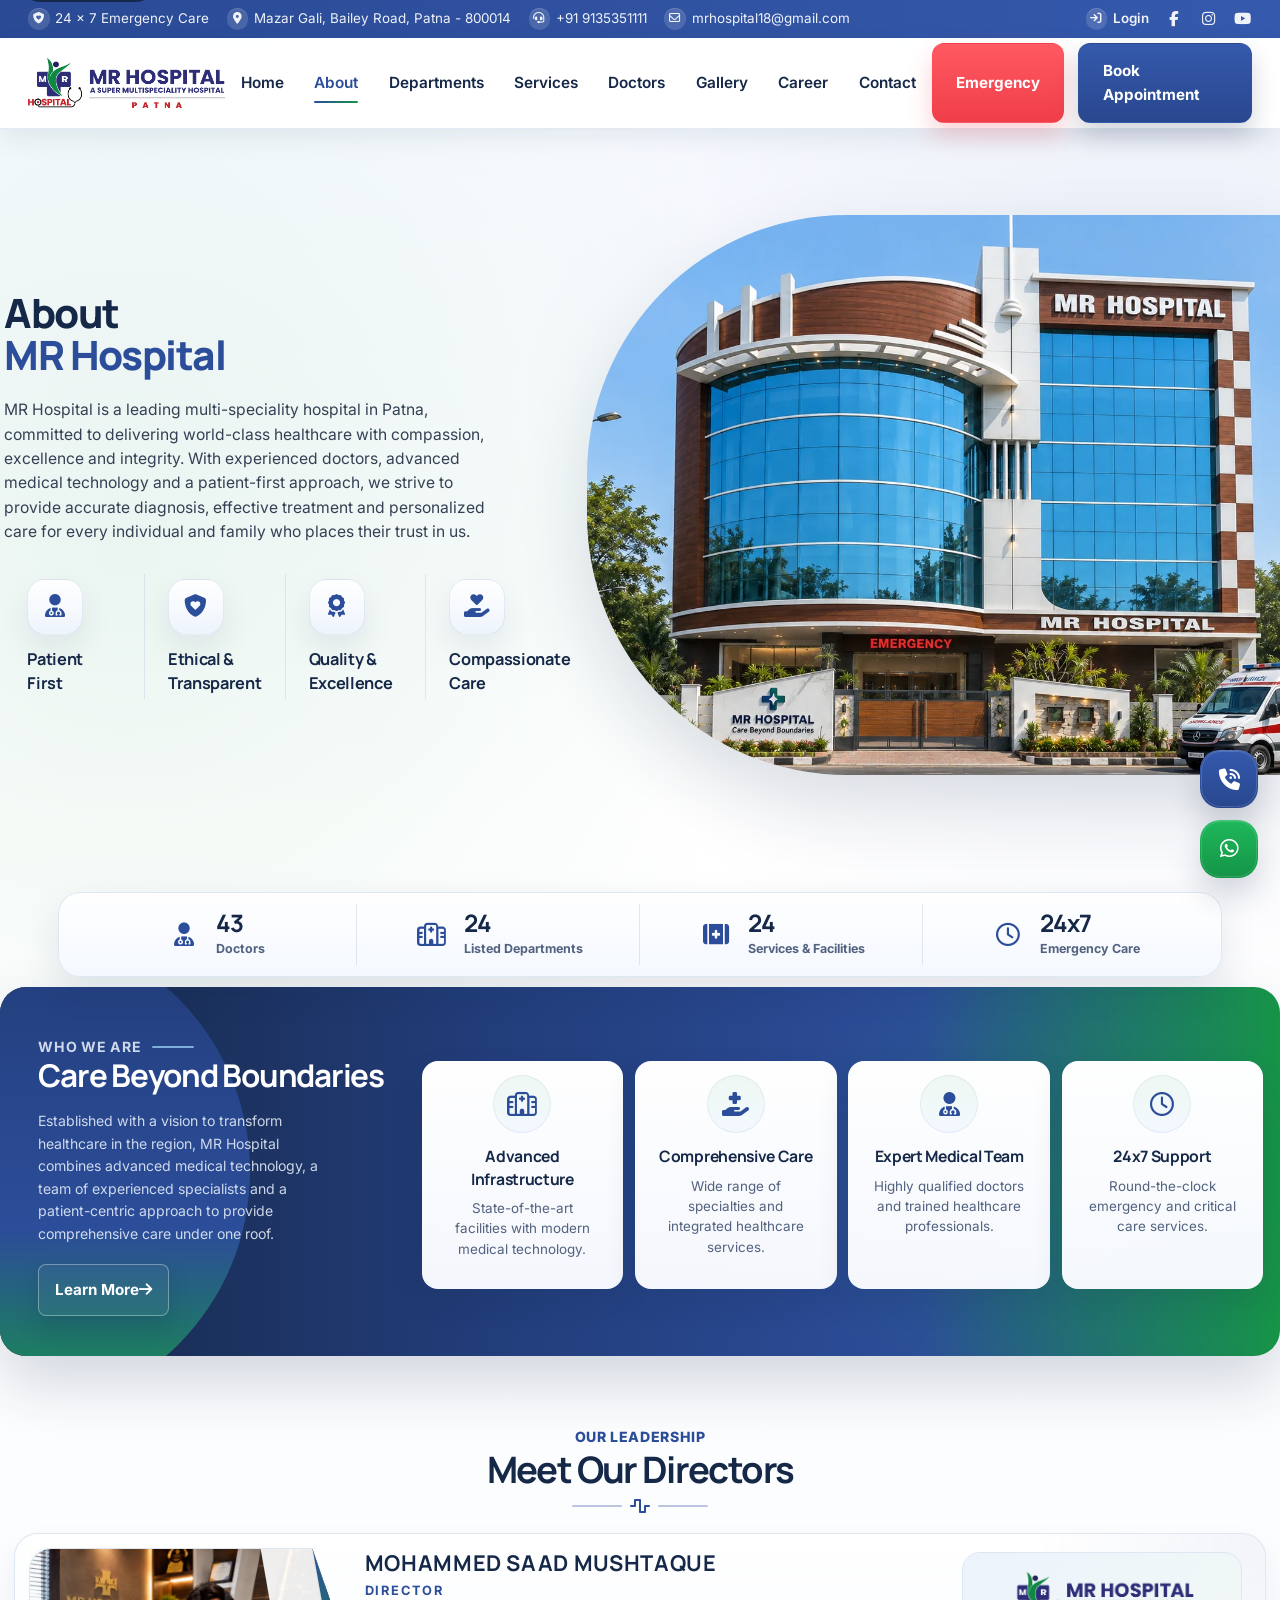
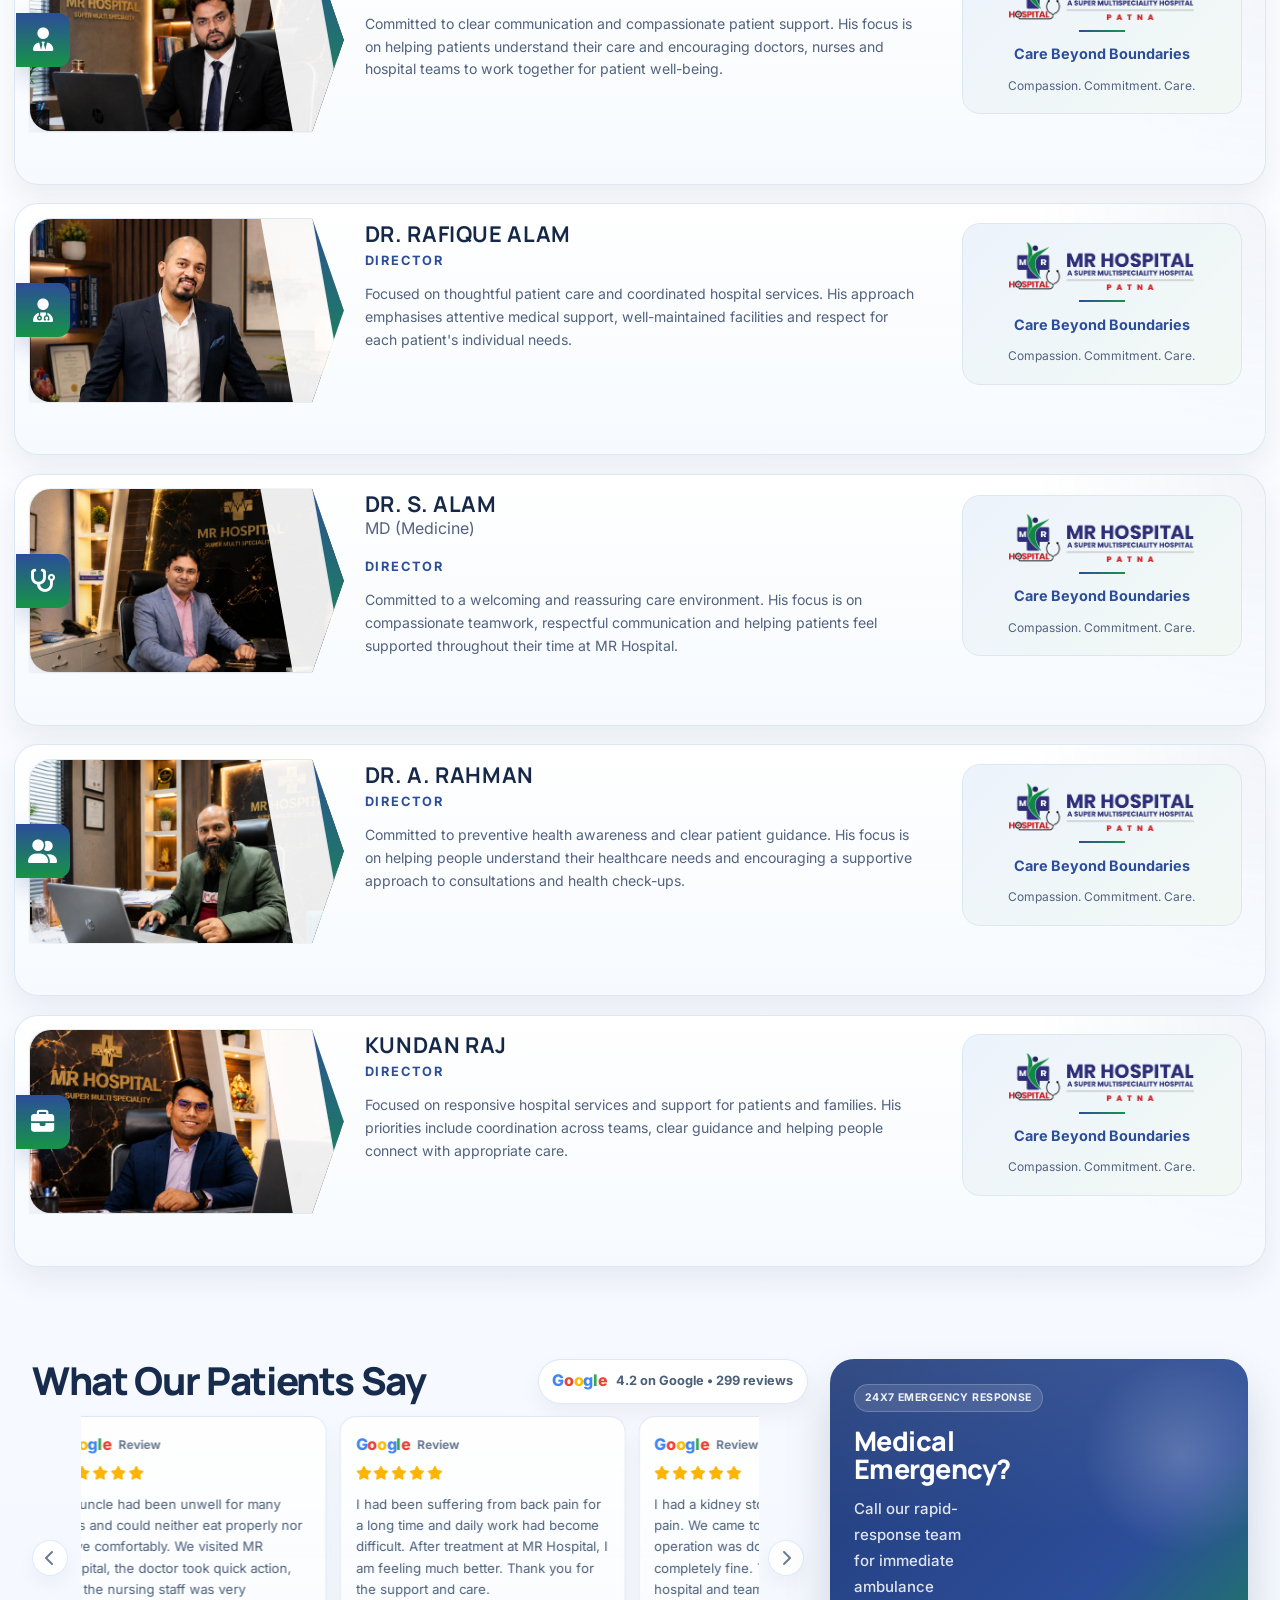
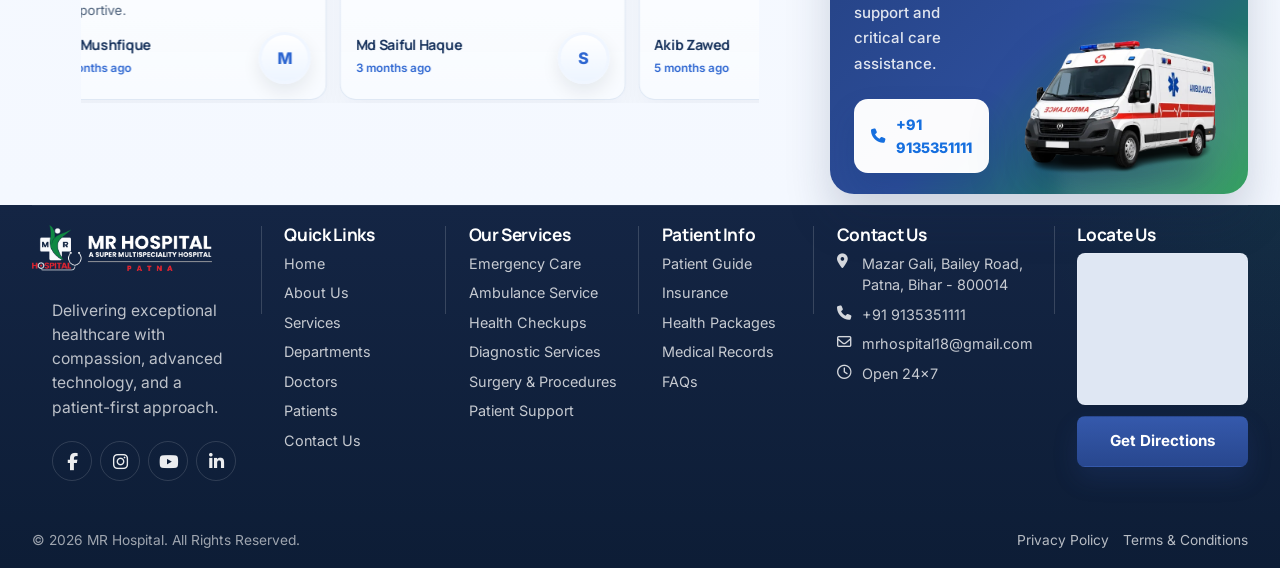
==== commit 0eb3e003: "final chnages" ====
--- a/about.html
+++ b/about.html
@@ -165,13 +165,6 @@
             </div>
           </article>
           <article class="about-story__stat">
-            <div class="about-story__stat-icon" aria-hidden="true"><i class="fa-solid fa-apple-whole"></i></div>
-            <div>
-              <strong>1</strong>
-              <span>Dietician</span>
-            </div>
-          </article>
-          <article class="about-story__stat">
             <div class="about-story__stat-icon" aria-hidden="true"><i class="fa-regular fa-clock"></i></div>
             <div>
               <strong>24x7</strong>
--- a/assets/css/style.css
+++ b/assets/css/style.css
@@ -2665,7 +2665,7 @@
 
 .doctors-highlights__band {
   display: grid;
-  grid-template-columns: repeat(5, minmax(0, 1fr));
+  grid-template-columns: repeat(4, minmax(0, 1fr));
   overflow: hidden;
   border-radius: 16px;
   background: linear-gradient(90deg, #223d7a 0%, #2c4d99 42%, #169447 100%);
@@ -6752,7 +6752,7 @@
   position: relative;
   z-index: 2;
   display: grid;
-  grid-template-columns: repeat(5, minmax(0, 1fr));
+  grid-template-columns: repeat(4, minmax(0, 1fr));
   gap: 0;
   margin: 0 58px -0.55rem;
   padding: 0.68rem 0.95rem;
--- a/assets/css/responsive.css
+++ b/assets/css/responsive.css
@@ -2915,7 +2915,7 @@
   }
 
   .doctors-highlights__item:last-child {
-    grid-column: 1 / -1;
+    grid-column: auto;
   }
 
   .doctors-highlights__item i {
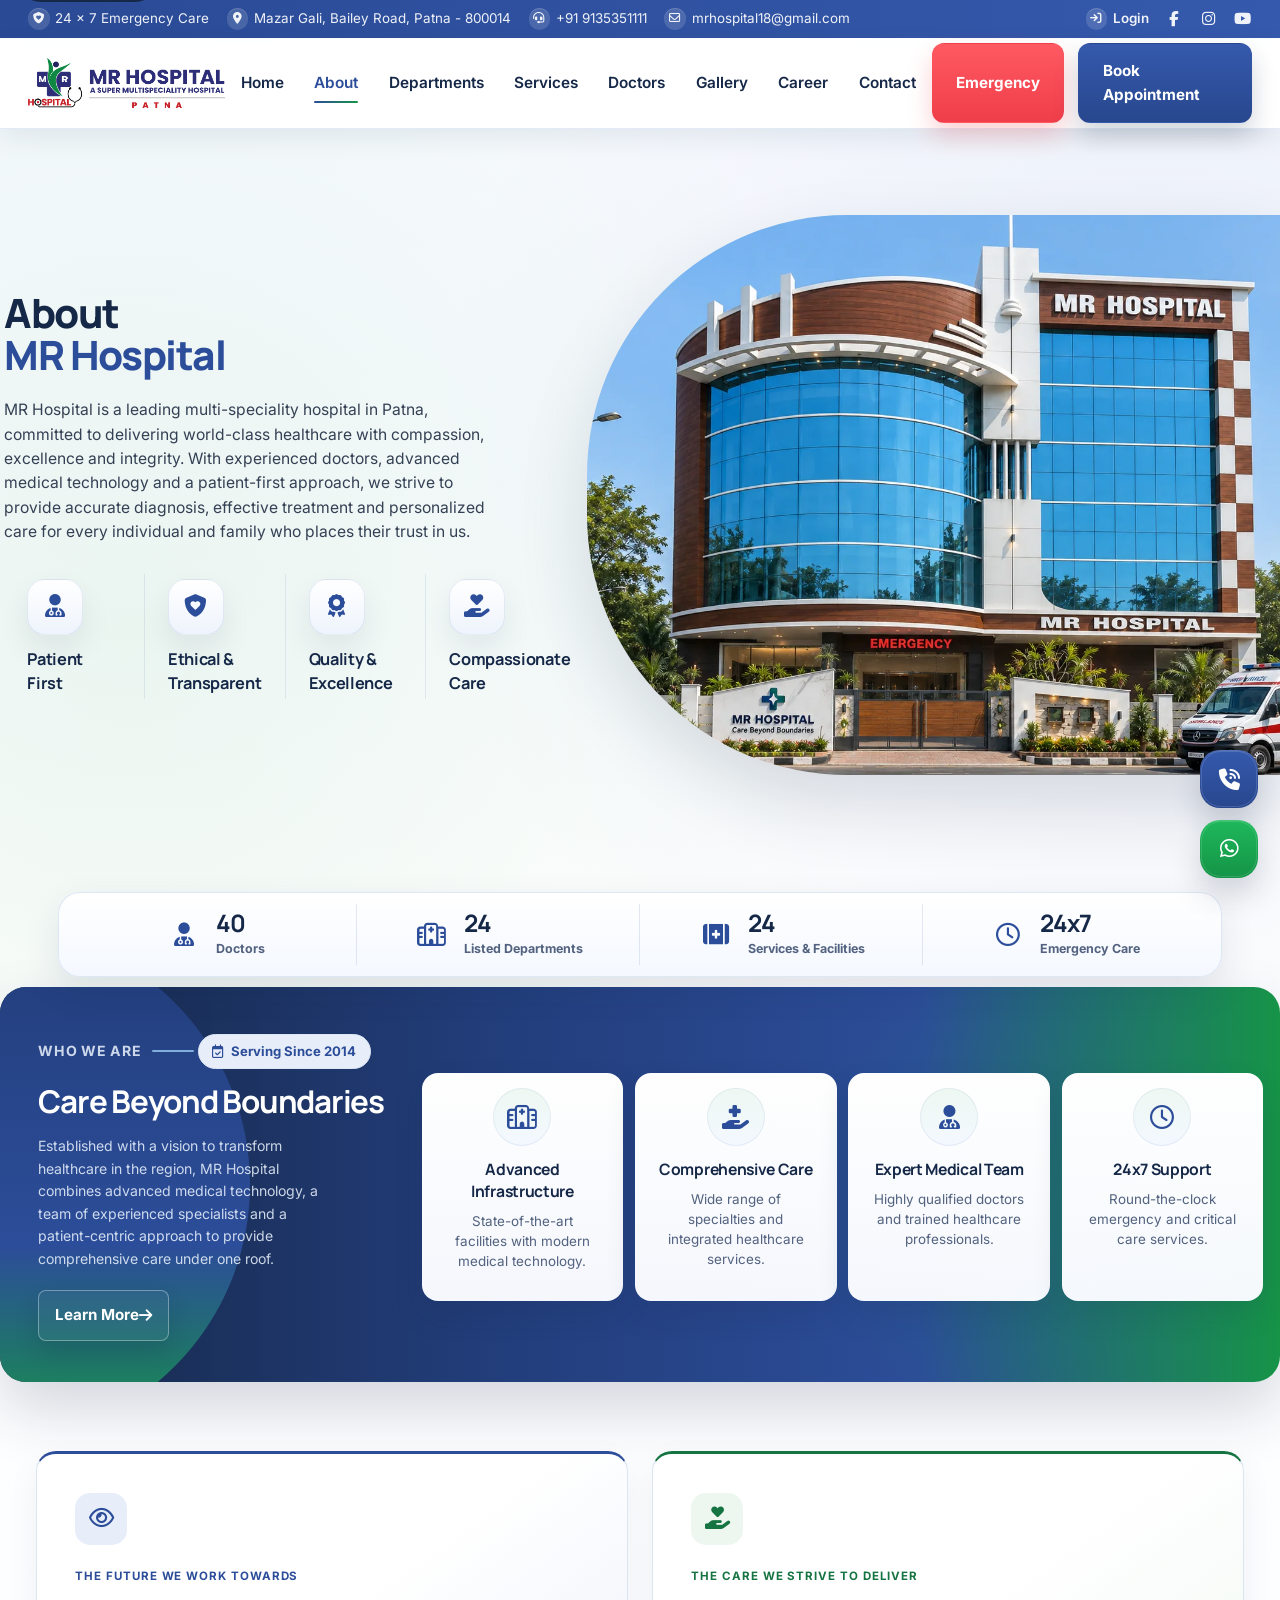
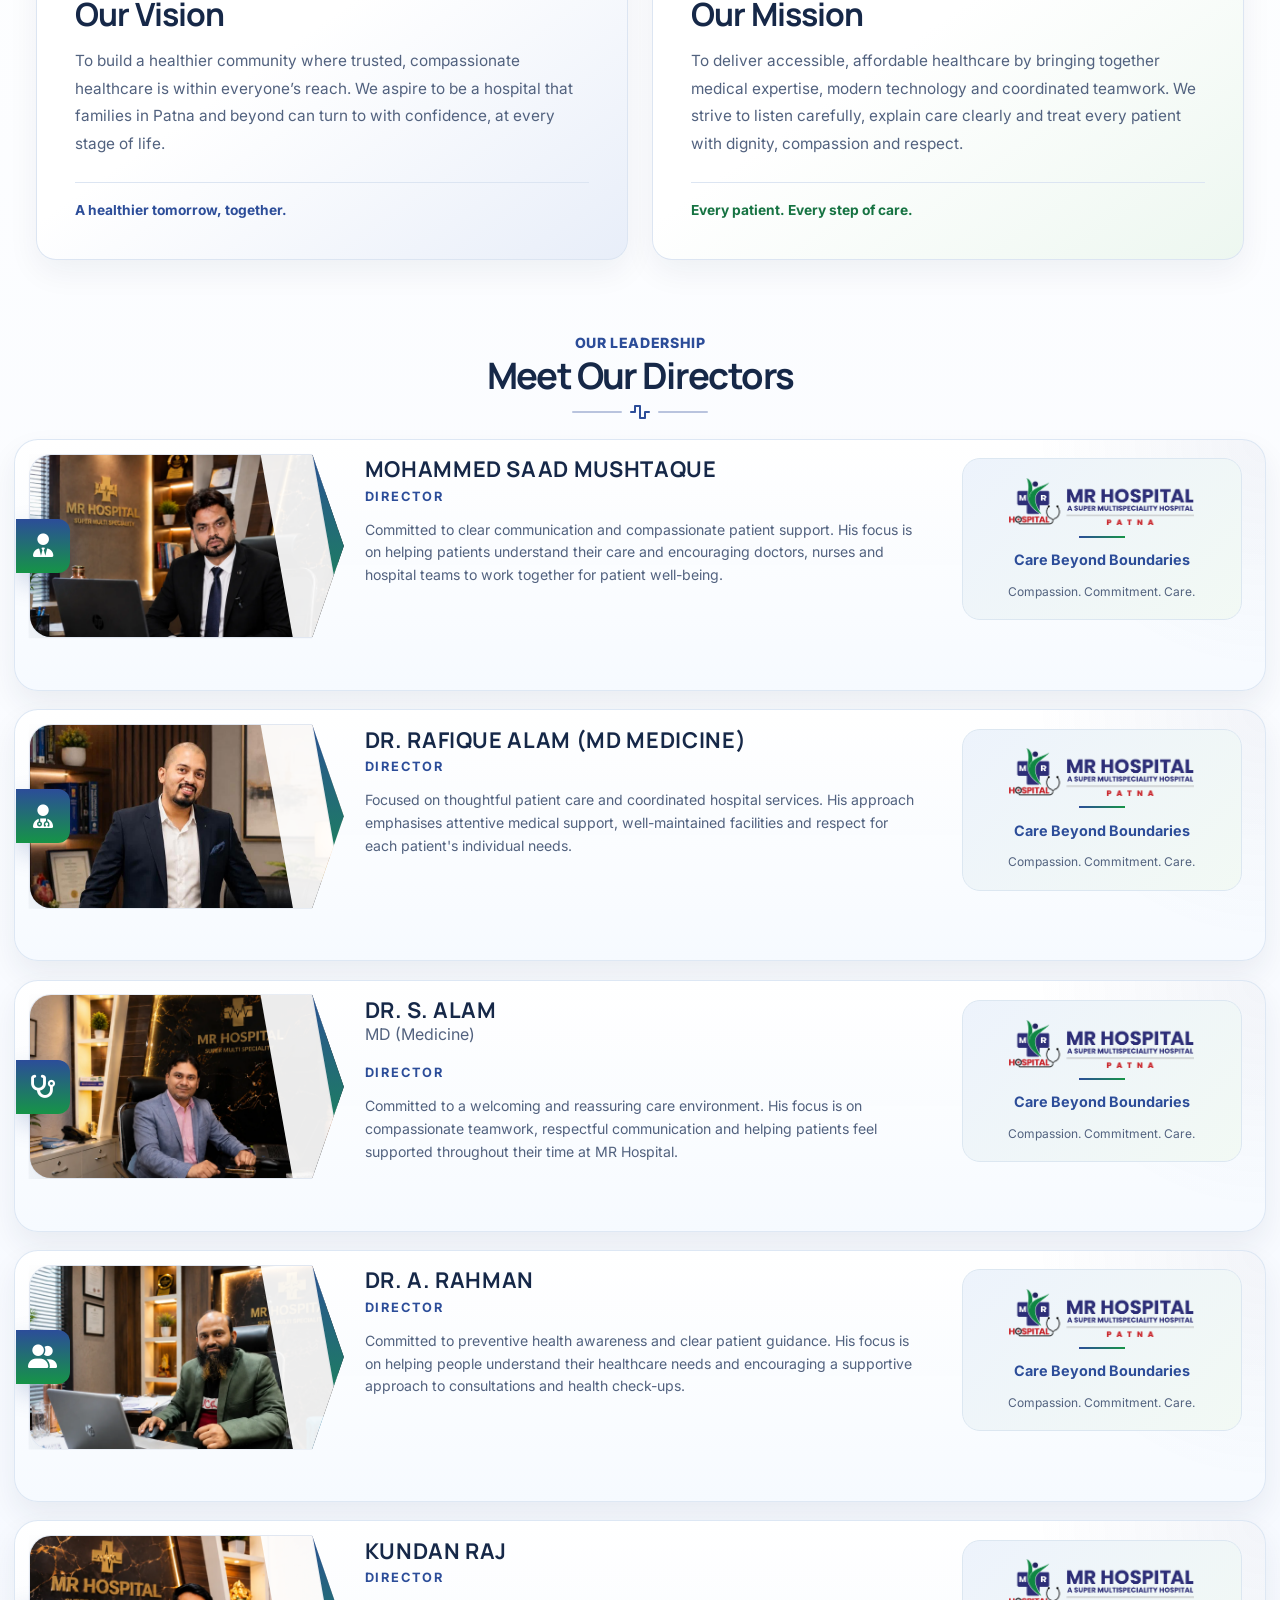
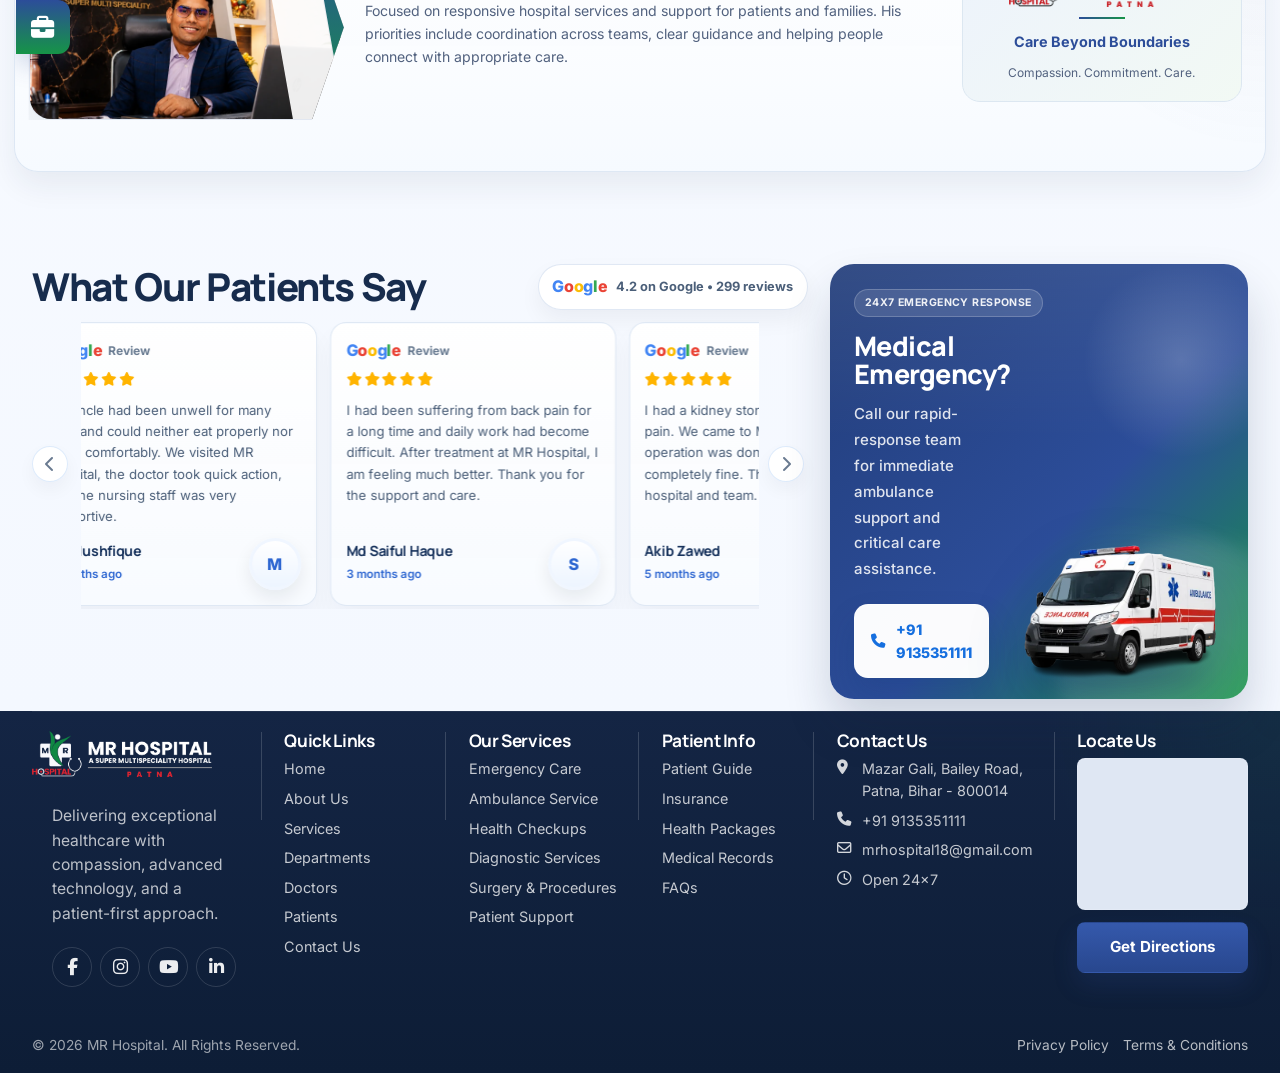
==== commit 090da878: "final chnages" ====
--- a/about.html
+++ b/about.html
@@ -1,4 +1,4 @@
-﻿<!DOCTYPE html>
+<!DOCTYPE html>
 <html lang="en">
 <head>
   <meta charset="UTF-8">
@@ -146,7 +146,7 @@
           <article class="about-story__stat">
             <div class="about-story__stat-icon" aria-hidden="true"><i class="fa-solid fa-user-doctor"></i></div>
             <div>
-              <strong>43</strong>
+              <strong>40</strong>
               <span>Doctors</span>
             </div>
           </article>
@@ -176,6 +176,7 @@
         <div class="about-story__panel reveal">
           <div class="about-story__intro">
             <p class="about-story__eyebrow">WHO WE ARE</p>
+            <span class="hospital-since"><i class="fa-regular fa-calendar-check" aria-hidden="true"></i>Serving Since 2014</span>
             <h2>Care Beyond Boundaries</h2>
             <p>Established with a vision to transform healthcare in the region, MR Hospital combines advanced medical technology, a team of experienced specialists and a patient-centric approach to provide comprehensive care under one roof.</p>
             <a class="btn btn-outline about-story__cta" href="contact.html">Learn More <i class="fa-solid fa-arrow-right" aria-hidden="true"></i></a>
@@ -204,6 +205,25 @@
             </article>
           </div>
         </div>
+      </div>
+    </section>
+
+    <section class="care-purpose-section" aria-label="Our vision and mission" id="vision-mission">
+      <div class="container care-purpose">
+        <article class="care-purpose__card reveal">
+          <span class="care-purpose__icon" aria-hidden="true"><i class="fa-regular fa-eye"></i></span>
+          <span class="care-purpose__eyebrow">The future we work towards</span>
+          <h2>Our Vision</h2>
+          <p>To build a healthier community where trusted, compassionate healthcare is within everyone&rsquo;s reach. We aspire to be a hospital that families in Patna and beyond can turn to with confidence, at every stage of life.</p>
+          <span class="care-purpose__principle">A healthier tomorrow, together.</span>
+        </article>
+        <article class="care-purpose__card care-purpose__card--mission reveal">
+          <span class="care-purpose__icon" aria-hidden="true"><i class="fa-solid fa-hand-holding-heart"></i></span>
+          <span class="care-purpose__eyebrow">The care we strive to deliver</span>
+          <h2>Our Mission</h2>
+          <p>To deliver accessible, affordable healthcare by bringing together medical expertise, modern technology and coordinated teamwork. We strive to listen carefully, explain care clearly and treat every patient with dignity, compassion and respect.</p>
+          <span class="care-purpose__principle">Every patient. Every step of care.</span>
+        </article>
       </div>
     </section>
 
@@ -253,7 +273,7 @@
             </div>
             <div class="director-feature__body">
               <div class="director-feature__copy">
-                <h3>DR. RAFIQUE ALAM</h3>
+                <h3>DR. RAFIQUE ALAM (MD Medicine)</h3>
                 <p class="director-feature__role">Director</p>
                 <p>Focused on thoughtful patient care and coordinated hospital services. His approach emphasises attentive medical support, well-maintained facilities and respect for each patient&#x27;s individual needs.</p>
               </div>
--- a/assets/css/style.css
+++ b/assets/css/style.css
@@ -168,6 +168,21 @@
 
 .eyebrow--light {
   color: rgba(255, 255, 255, 0.82);
+}
+
+.hospital-since {
+  display: inline-flex;
+  align-items: center;
+  gap: 0.5rem;
+  margin-bottom: 1rem;
+  padding: 0.45rem 0.85rem;
+  border: 1px solid var(--border);
+  border-radius: var(--radius-pill);
+  background: var(--primary-light);
+  color: var(--primary);
+  font-size: 0.82rem;
+  font-weight: 700;
+  line-height: 1.4;
 }
 
 h1,
@@ -956,25 +971,25 @@
 
 .hero-metrics--inline {
   grid-template-columns: repeat(4, minmax(0, 1fr));
-  column-gap: 1.1rem;
-  row-gap: 0;
-  align-items: start;
-  width: 620px;
-  margin-top: 2.6rem;
+  gap: 0.85rem;
+  align-items: stretch;
+  width: min(680px, calc(100vw - 160px));
+  margin-top: 1.5rem;
   max-width: none;
-  padding-top: 0.25rem;
+  padding-top: 1rem;
+  border-top: 1px solid rgba(44, 77, 153, 0.14);
 }
 
 .hero-metrics--inline li {
   display: grid;
-  grid-template-columns: 16px 1fr;
+  grid-template-columns: 36px minmax(0, 1fr);
   grid-template-areas:
     "icon value"
-    "label label";
+    "icon label";
   align-items: center;
   justify-content: start;
-  column-gap: 0.45rem;
-  row-gap: 0.12rem;
+  column-gap: 0.55rem;
+  row-gap: 0.25rem;
   min-height: 0;
   padding: 0;
   border: 0;
@@ -989,15 +1004,22 @@
 
 .hero-metrics--inline li i {
   grid-area: icon;
-  align-self: center;
-  font-size: 0.9rem;
+  align-self: start;
+  display: grid;
+  place-items: center;
+  width: 36px;
+  height: 36px;
+  border-radius: 10px;
+  background: var(--primary-light);
+  font-size: 1.2rem;
+  line-height: 1;
   color: var(--primary);
 }
 
 .hero-metrics--inline li strong {
   grid-area: value;
   line-height: 1;
-  font-size: 1.45rem;
+  font-size: 1.4rem;
   font-weight: 800;
   white-space: nowrap;
 }
@@ -1008,7 +1030,7 @@
   font-size: 0.82rem;
   font-weight: 600;
   color: #55657d;
-  white-space: nowrap;
+  white-space: normal;
 }
 
 .hero-metrics:not(.hero-metrics--inline) li,
@@ -8428,3 +8450,119 @@
 .appointment-booking__why-card li i {
   color: #169447;
 }
+
+/* Shared vision and mission cards, with a concise homepage variation. */
+.care-purpose-section {
+  padding-bottom: clamp(3rem, 6vw, 4.5rem);
+  scroll-margin-top: var(--header-stack-height);
+}
+
+.care-purpose {
+  display: grid;
+  grid-template-columns: repeat(2, minmax(0, 1fr));
+  gap: 1.5rem;
+}
+
+.care-purpose__card {
+  --purpose-accent: var(--primary);
+  --purpose-tint: var(--primary-light);
+  display: flex;
+  flex-direction: column;
+  align-items: flex-start;
+  min-width: 0;
+  padding: clamp(1.5rem, 3vw, 2.5rem);
+  border: 1px solid var(--border);
+  border-top: 3px solid var(--purpose-accent);
+  border-radius: 20px;
+  background: linear-gradient(145deg, var(--white) 45%, var(--purpose-tint));
+  box-shadow: 0 12px 32px rgba(22, 40, 72, 0.06);
+}
+
+.care-purpose__card--mission {
+  --purpose-accent: #167342;
+  --purpose-tint: #edf7f0;
+}
+
+.care-purpose__icon {
+  display: grid;
+  place-items: center;
+  width: 52px;
+  height: 52px;
+  margin-bottom: 1.4rem;
+  border-radius: 15px;
+  background: var(--purpose-tint);
+  color: var(--purpose-accent);
+  font-size: 1.4rem;
+}
+
+.care-purpose__eyebrow {
+  margin-bottom: 0.6rem;
+  color: var(--purpose-accent);
+  font-size: 0.72rem;
+  font-weight: 700;
+  letter-spacing: 0.08em;
+  text-transform: uppercase;
+}
+
+.care-purpose .care-purpose__card h2,
+.care-purpose .care-purpose__card h3 {
+  margin: 0 0 0.85rem;
+  color: var(--navy);
+  font-family: "Manrope", "Inter", sans-serif;
+  font-size: clamp(1.6rem, 2.5vw, 2.15rem);
+  line-height: 1.2;
+}
+
+.care-purpose .care-purpose__card p {
+  margin: 0 0 1.5rem;
+  color: var(--text-secondary);
+  font-size: 0.96rem;
+  line-height: 1.8;
+}
+
+.care-purpose__principle {
+  width: 100%;
+  margin-top: auto;
+  padding-top: 1rem;
+  border-top: 1px solid var(--border);
+  color: var(--purpose-accent);
+  font-size: 0.86rem;
+  font-weight: 700;
+}
+
+.care-purpose--compact {
+  gap: 0.85rem;
+  margin: 1.4rem 0;
+}
+
+.care-purpose--compact .care-purpose__card {
+  padding: 1.1rem;
+  border-radius: 14px;
+  box-shadow: none;
+}
+
+.care-purpose--compact .care-purpose__icon {
+  width: 38px;
+  height: 38px;
+  margin-bottom: 0.8rem;
+  border-radius: 11px;
+  font-size: 1.1rem;
+}
+
+.care-purpose--compact .care-purpose__card h3 {
+  margin-bottom: 0.5rem;
+  font-size: 1.05rem;
+}
+
+.care-purpose--compact .care-purpose__card p {
+  margin: 0;
+  font-size: 0.84rem;
+  line-height: 1.65;
+}
+
+@media (max-width: 767px) {
+  .care-purpose {
+    grid-template-columns: 1fr;
+    gap: 1rem;
+  }
+}
--- a/assets/css/responsive.css
+++ b/assets/css/responsive.css
@@ -1033,7 +1033,7 @@
 
   .contact-info-card,
   .contact-info-card:nth-child(2n) {
-    grid-template-columns: 42px minmax(0, 1fr);
+    grid-template-columns: 36px minmax(0, 1fr);
     gap: 0.64rem;
     padding: 0.78rem 0.8rem;
     border-right: 0;
@@ -2446,10 +2446,10 @@
     border-radius: 18px;
     background: linear-gradient(180deg, rgba(255, 255, 255, 0.98), rgba(245, 249, 255, 0.96));
     box-shadow: 0 14px 28px rgba(22, 40, 72, 0.06);
-    grid-template-columns: 18px 1fr;
+    grid-template-columns: 42px minmax(0, 1fr);
     grid-template-areas:
       "icon value"
-      "label label";
+      "icon label";
   }
 
   .hero-metrics--inline li strong {
@@ -5402,23 +5402,29 @@
 /* Give homepage metric cards a more legible touch target on phones. */
 @media (max-width: 767px) {
   .hero-metrics--inline {
-    width: min(100%, 340px);
-    gap: 1rem;
-    margin-top: 1.4rem;
-    padding-bottom: 1.35rem;
+    width: min(100%, 320px);
+    gap: 0.75rem;
+    margin-top: 1.1rem;
+    padding-bottom: 1rem;
+    border-top: 0;
   }
 
   .hero-metrics--inline li {
-    min-height: 98px;
+    min-height: 90px;
     max-width: none;
-    padding: .9rem .7rem .8rem;
+    padding: .7rem .6rem;
     border-radius: 16px;
     gap: .25rem;
   }
 
-  .hero-metrics--inline li i { font-size: 1rem; }
-  .hero-metrics--inline li strong { font-size: 1.18rem; }
-  .hero-metrics--inline li span { font-size: .74rem; line-height: 1.25; }
+  .hero-metrics--inline li i {
+    width: 28px;
+    height: 28px;
+    border-radius: 9px;
+    font-size: 1.15rem;
+  }
+  .hero-metrics--inline li strong { font-size: 1.15rem; }
+  .hero-metrics--inline li span { font-size: .78rem; line-height: 1.35; }
 }
 
 /* Keep director names and profile actions easy to read on phone screens. */
@@ -5503,3 +5509,75 @@
     justify-content: center;
   }
 }
+
+/* Taller, side-cropped mobile photo with copy over a fade into white. */
+@media (max-width: 767px) {
+  .hero .hero-shell,
+  .hero .hero-stage {
+    height: auto;
+    min-height: 0;
+    max-height: none;
+  }
+
+  .hero .hero-stage {
+    --mobile-hero-photo-height: clamp(680px, 180vw, 840px);
+    border: 0;
+    background: #ffffff;
+    box-shadow: none;
+  }
+
+  .hero .hero-slider {
+    position: absolute;
+    inset: 0 0 auto;
+    width: 100%;
+    height: var(--mobile-hero-photo-height);
+    min-height: 0;
+    max-height: none;
+    aspect-ratio: auto;
+    background: #101e2d;
+  }
+
+  .hero .hero-slide img {
+    width: 100%;
+    height: 100%;
+    min-height: 0;
+    max-height: none;
+    object-fit: cover;
+    /* A lower percentage shifts the rendered photo to the right. */
+    object-position: 75% top;
+    transform: none;
+  }
+
+  .hero .hero-stage__overlay {
+    display: block;
+    inset: 0 0 auto;
+    height: var(--mobile-hero-photo-height);
+    pointer-events: none;
+    background: linear-gradient(180deg,
+      rgba(255, 255, 255, 0) 0%,
+      rgba(255, 255, 255, 0.06) 20%,
+      rgba(255, 255, 255, 0.86) 40%,
+      rgba(255, 255, 255, 0.95) 65%,
+      #ffffff 100%);
+  }
+
+  .hero .hero__content {
+    position: relative;
+    inset: auto;
+    width: 100%;
+    max-width: none;
+    padding: clamp(200px, 52vw, 270px) 1.15rem 1rem;
+    background: transparent;
+  }
+
+  .hero .hero__content h1 {
+    max-width: 100%;
+    font-size: clamp(1.85rem, 7.3vw, 2.55rem);
+    line-height: 1.08;
+  }
+
+  .hero .hero__lead {
+    max-width: 36ch;
+    color: var(--text);
+  }
+}
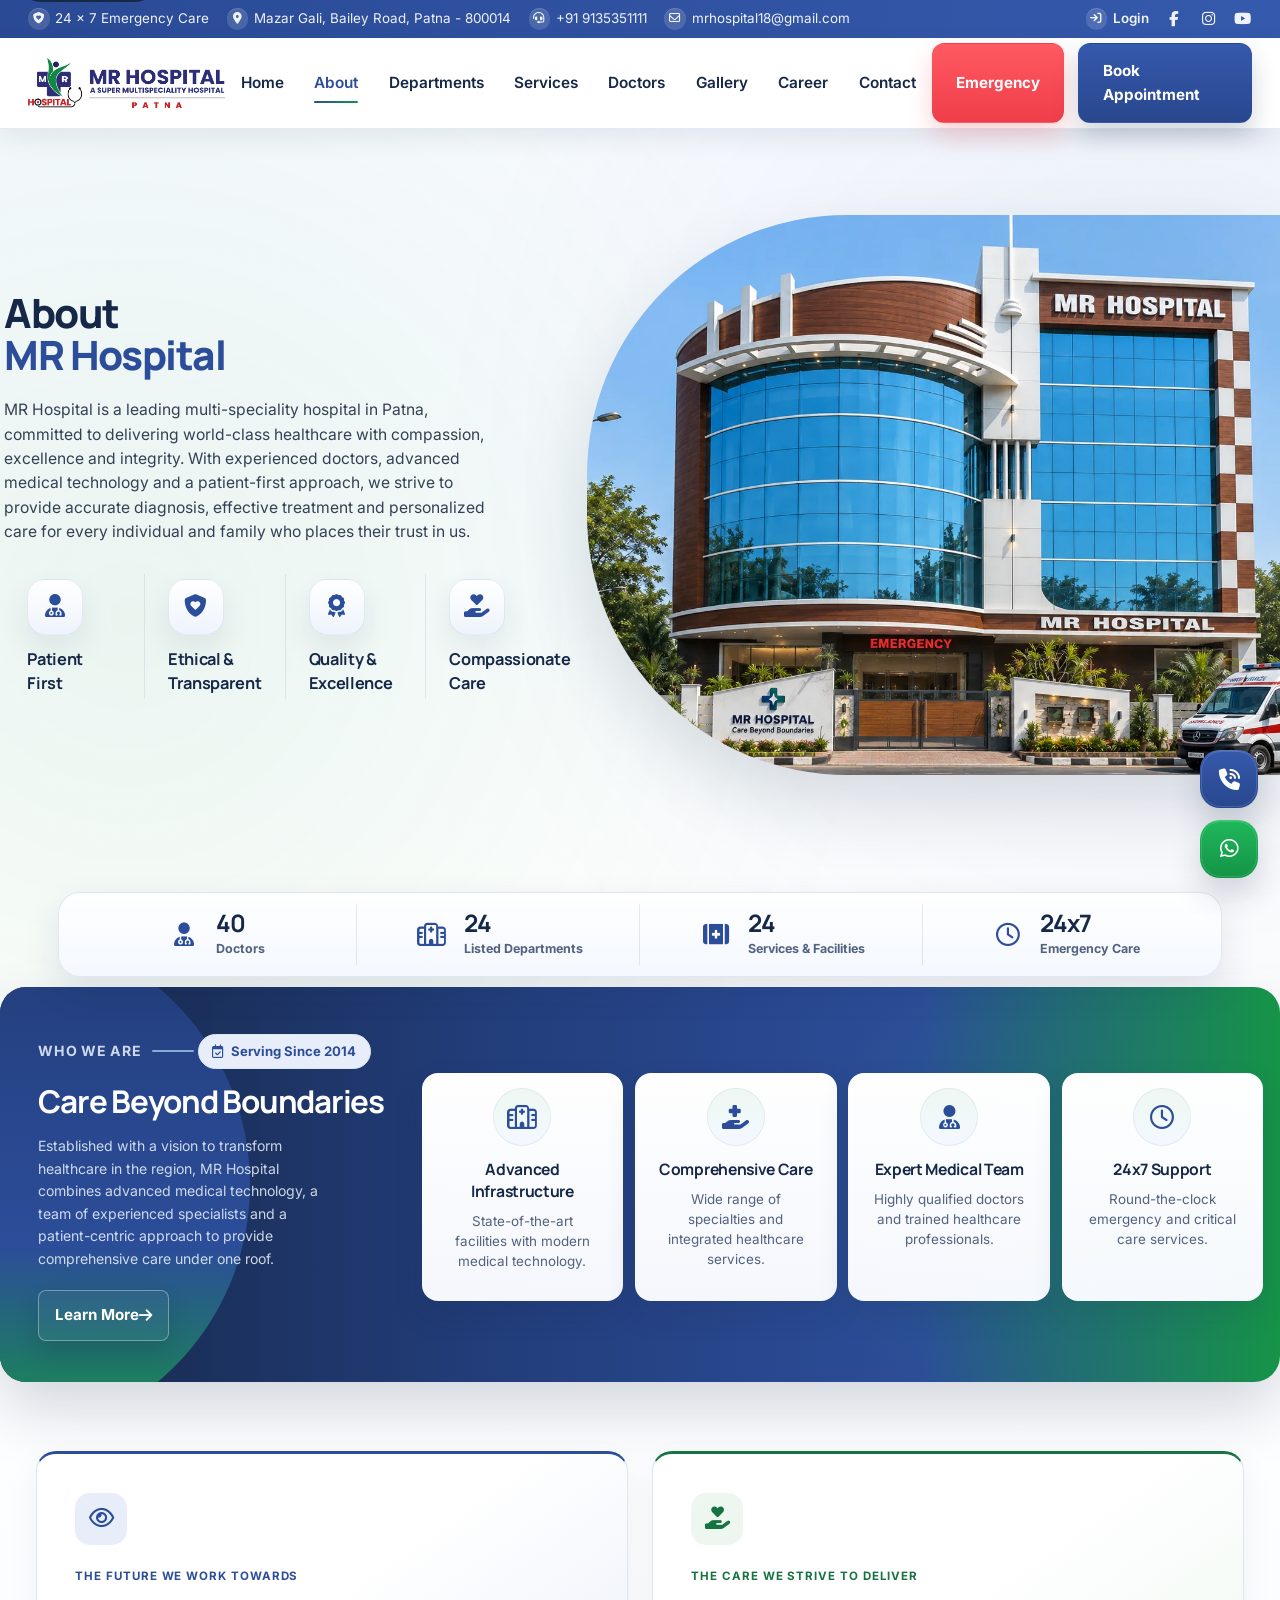
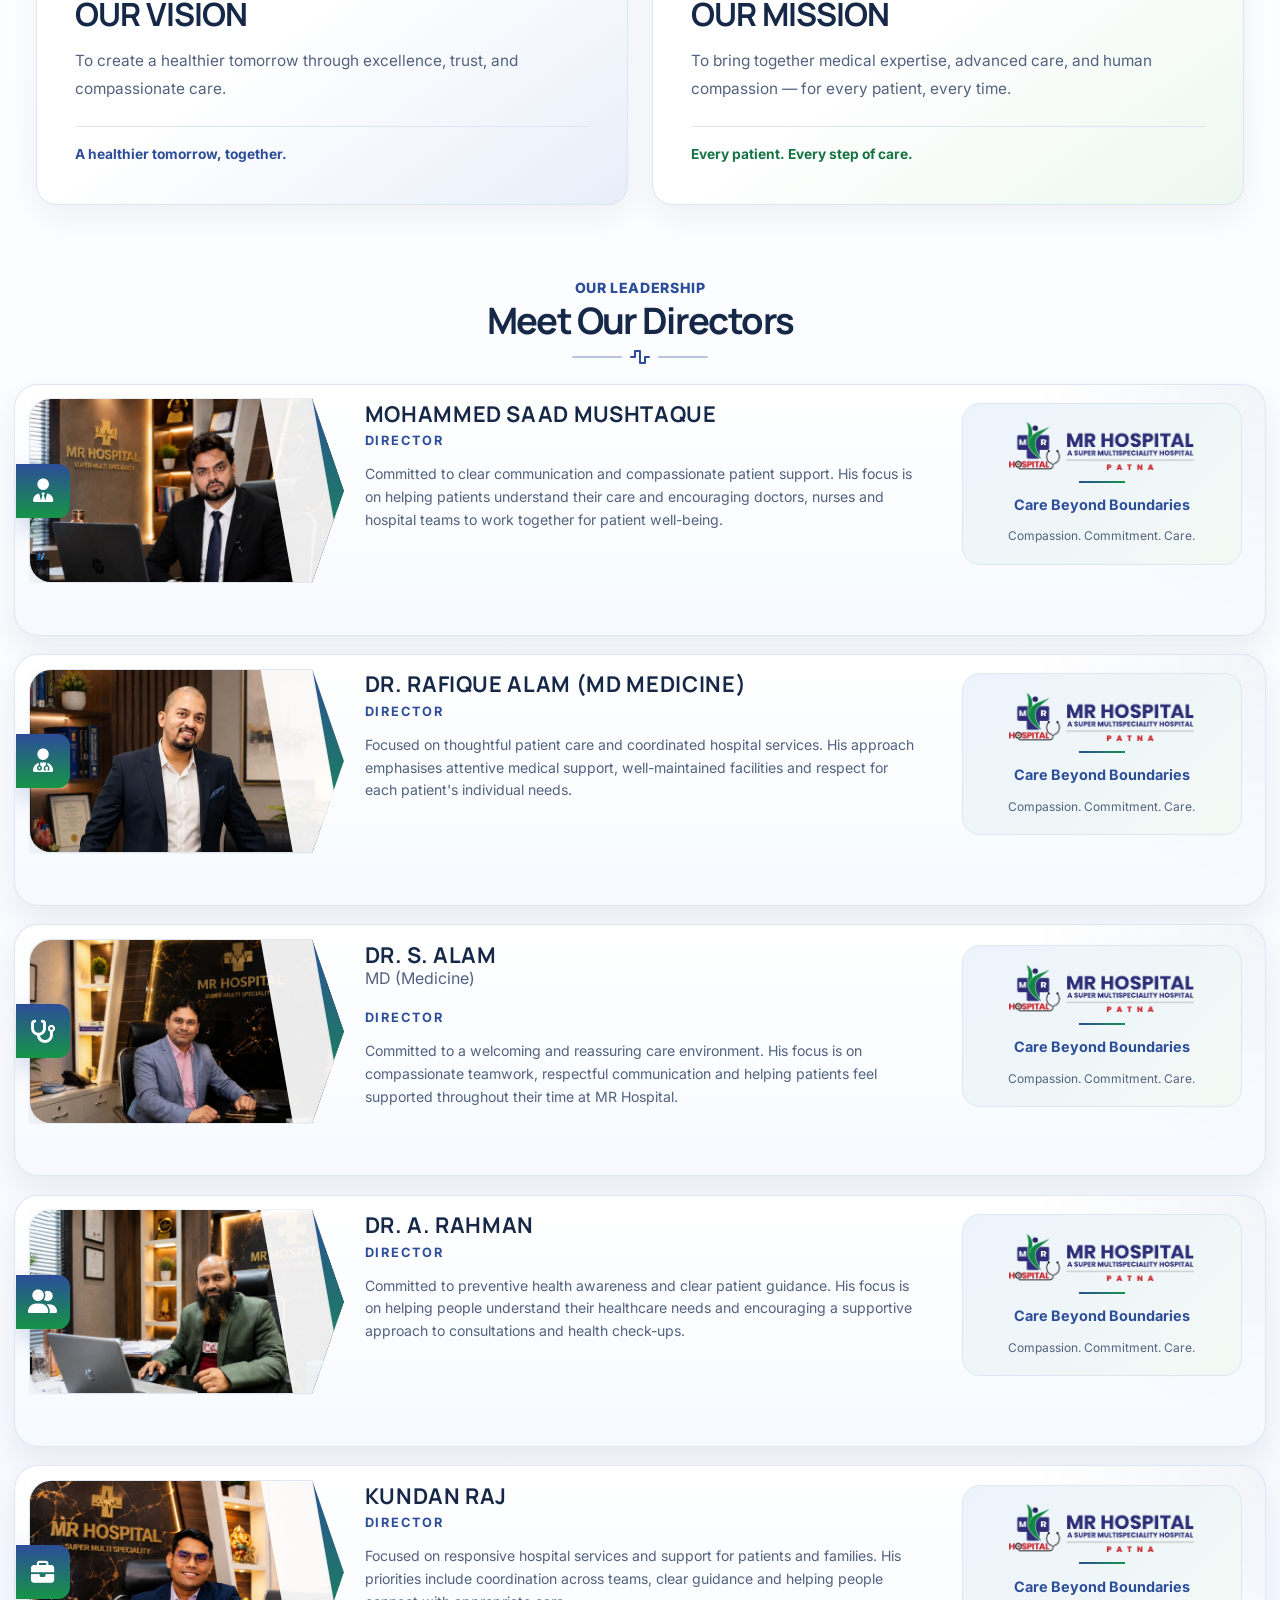
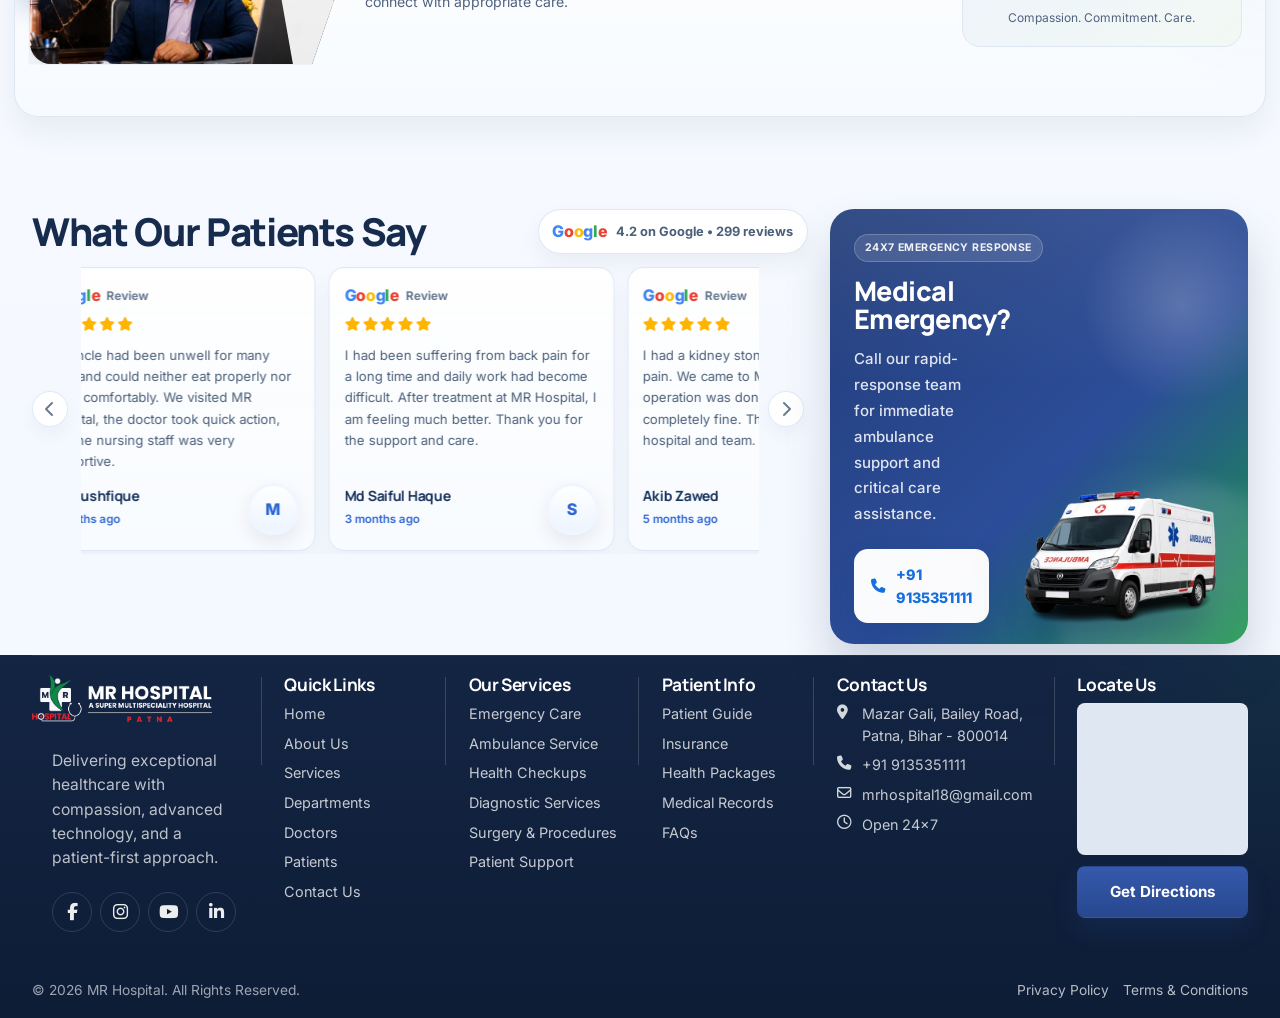
==== commit 0ab92bb4: "final chnages" ====
--- a/about.html
+++ b/about.html
@@ -213,15 +213,15 @@
         <article class="care-purpose__card reveal">
           <span class="care-purpose__icon" aria-hidden="true"><i class="fa-regular fa-eye"></i></span>
           <span class="care-purpose__eyebrow">The future we work towards</span>
-          <h2>Our Vision</h2>
-          <p>To build a healthier community where trusted, compassionate healthcare is within everyone&rsquo;s reach. We aspire to be a hospital that families in Patna and beyond can turn to with confidence, at every stage of life.</p>
+          <h2>OUR VISION</h2>
+          <p>To create a healthier tomorrow through excellence, trust, and compassionate care.</p>
           <span class="care-purpose__principle">A healthier tomorrow, together.</span>
         </article>
         <article class="care-purpose__card care-purpose__card--mission reveal">
           <span class="care-purpose__icon" aria-hidden="true"><i class="fa-solid fa-hand-holding-heart"></i></span>
           <span class="care-purpose__eyebrow">The care we strive to deliver</span>
-          <h2>Our Mission</h2>
-          <p>To deliver accessible, affordable healthcare by bringing together medical expertise, modern technology and coordinated teamwork. We strive to listen carefully, explain care clearly and treat every patient with dignity, compassion and respect.</p>
+          <h2>OUR MISSION</h2>
+          <p>To bring together medical expertise, advanced care, and human compassion &mdash; for every patient, every time.</p>
           <span class="care-purpose__principle">Every patient. Every step of care.</span>
         </article>
       </div>
--- a/assets/css/style.css
+++ b/assets/css/style.css
@@ -1092,7 +1092,7 @@
   min-height: 100%;
   max-height: 100%;
   object-fit: contain;
-  object-position: right center;
+  object-position: 90% center;
   transform: scale(1);
   transform-origin: center center;
 }
@@ -1171,6 +1171,19 @@
 .hero-highlight-card--emergency i {
   background: rgba(239, 62, 74, 0.12);
   color: var(--emergency);
+}
+
+@media (min-width: 1024px) {
+  .hero-highlights {
+    height: 264px;
+  }
+
+  .hero-highlights__group {
+    height: calc(264px - 2.3rem - 2px);
+    flex: 0 0 auto;
+    grid-template-rows: repeat(3, minmax(0, 1fr));
+    gap: 0;
+  }
 }
 
 .hero-highlight-card strong {
--- a/assets/css/responsive.css
+++ b/assets/css/responsive.css
@@ -5402,7 +5402,7 @@
 /* Give homepage metric cards a more legible touch target on phones. */
 @media (max-width: 767px) {
   .hero-metrics--inline {
-    width: min(100%, 320px);
+    width: 100%;
     gap: 0.75rem;
     margin-top: 1.1rem;
     padding-bottom: 1rem;
@@ -5410,9 +5410,9 @@
   }
 
   .hero-metrics--inline li {
-    min-height: 90px;
+    min-height: 110px;
     max-width: none;
-    padding: .7rem .6rem;
+    padding: 1rem .75rem;
     border-radius: 16px;
     gap: .25rem;
   }
@@ -5507,6 +5507,13 @@
     min-height: 46px;
     margin: 1.25rem auto 0;
     justify-content: center;
+  }
+}
+
+@media (max-width: 1023px) {
+  .hero .hero__title-line {
+    color: #ffffff;
+    text-shadow: 0 2px 6px rgba(10, 24, 44, 0.6);
   }
 }
 
@@ -5534,7 +5541,7 @@
     min-height: 0;
     max-height: none;
     aspect-ratio: auto;
-    background: #101e2d;
+    background: #ffffff;
   }
 
   .hero .hero-slide img {
@@ -5542,9 +5549,10 @@
     height: 100%;
     min-height: 0;
     max-height: none;
-    object-fit: cover;
-    /* A lower percentage shifts the rendered photo to the right. */
-    object-position: 75% top;
+    object-fit: contain;
+    object-position: 100% top;
+    opacity: 0.75;
+    background: #ffffff;
     transform: none;
   }
 
@@ -5553,11 +5561,13 @@
     inset: 0 0 auto;
     height: var(--mobile-hero-photo-height);
     pointer-events: none;
+    /* The contained square photo ends at one viewport width, not the full hero height. */
     background: linear-gradient(180deg,
-      rgba(255, 255, 255, 0) 0%,
-      rgba(255, 255, 255, 0.06) 20%,
-      rgba(255, 255, 255, 0.86) 40%,
-      rgba(255, 255, 255, 0.95) 65%,
+      rgba(255, 255, 255, 0) 0,
+      rgba(255, 255, 255, 0.06) 40vw,
+      rgba(255, 255, 255, 0.45) 62vw,
+      rgba(255, 255, 255, 0.88) 82vw,
+      #ffffff 98vw,
       #ffffff 100%);
   }
 
@@ -5566,18 +5576,20 @@
     inset: auto;
     width: 100%;
     max-width: none;
-    padding: clamp(200px, 52vw, 270px) 1.15rem 1rem;
+    padding: clamp(175px, 46vw, 240px) 1.15rem 1rem;
     background: transparent;
   }
 
   .hero .hero__content h1 {
     max-width: 100%;
-    font-size: clamp(1.85rem, 7.3vw, 2.55rem);
-    line-height: 1.08;
+    font-size: clamp(2.2rem, 8.6vw, 3.1rem);
+    line-height: 1.12;
   }
 
   .hero .hero__lead {
     max-width: 36ch;
+    font-size: clamp(1rem, 4.1vw, 1.15rem);
+    line-height: 1.65;
     color: var(--text);
   }
 }
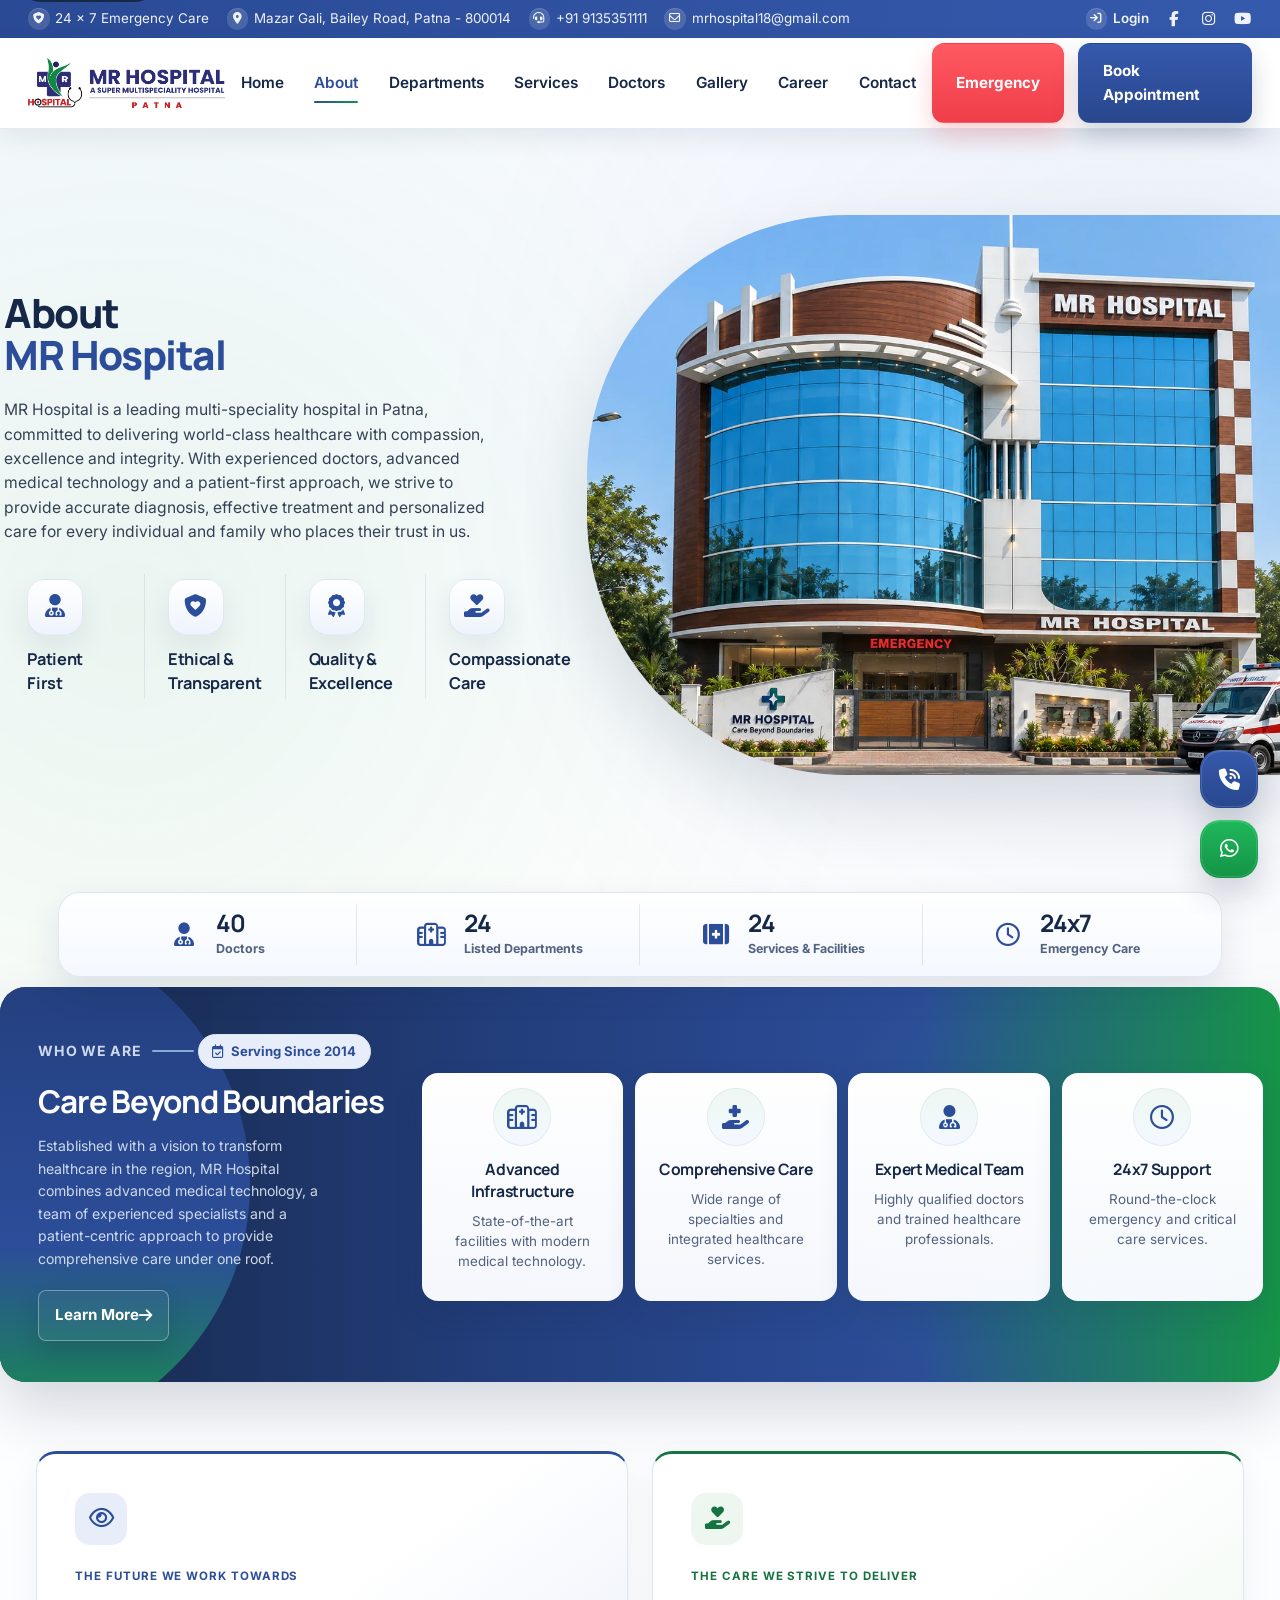
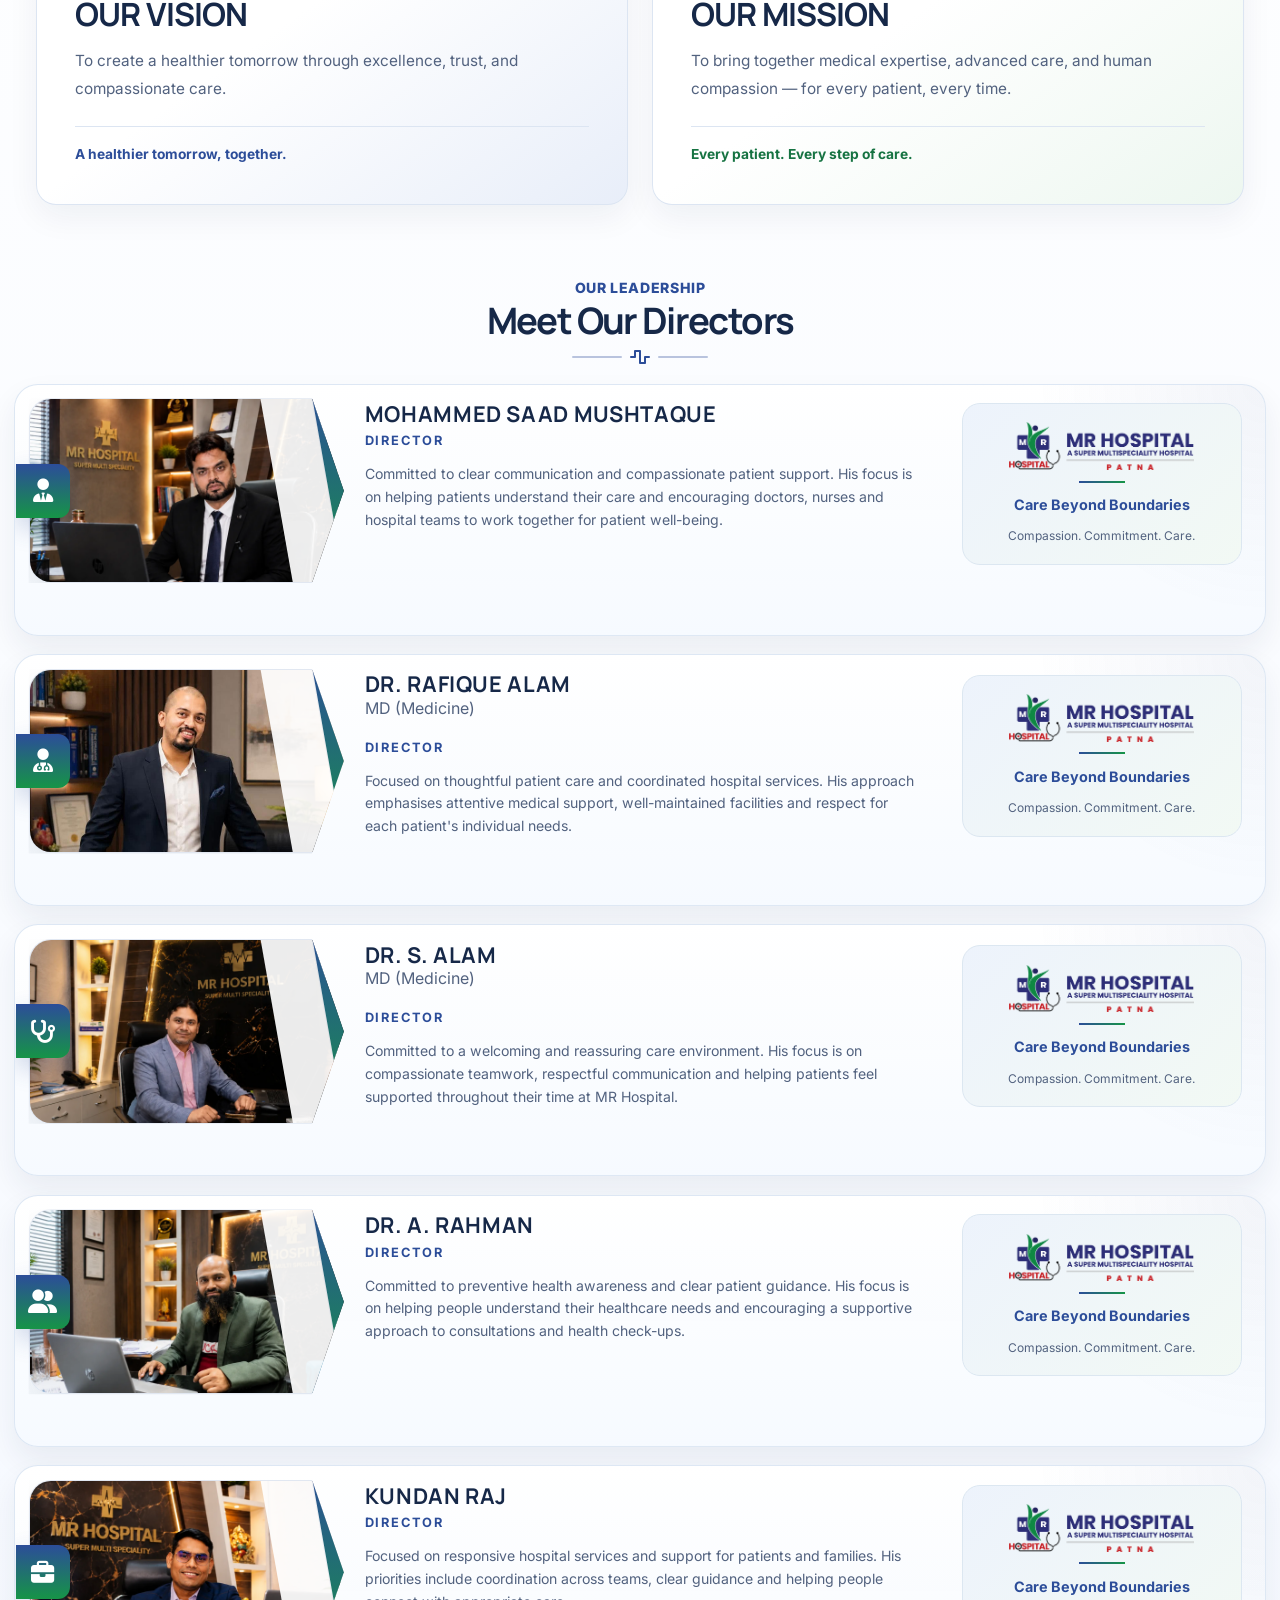
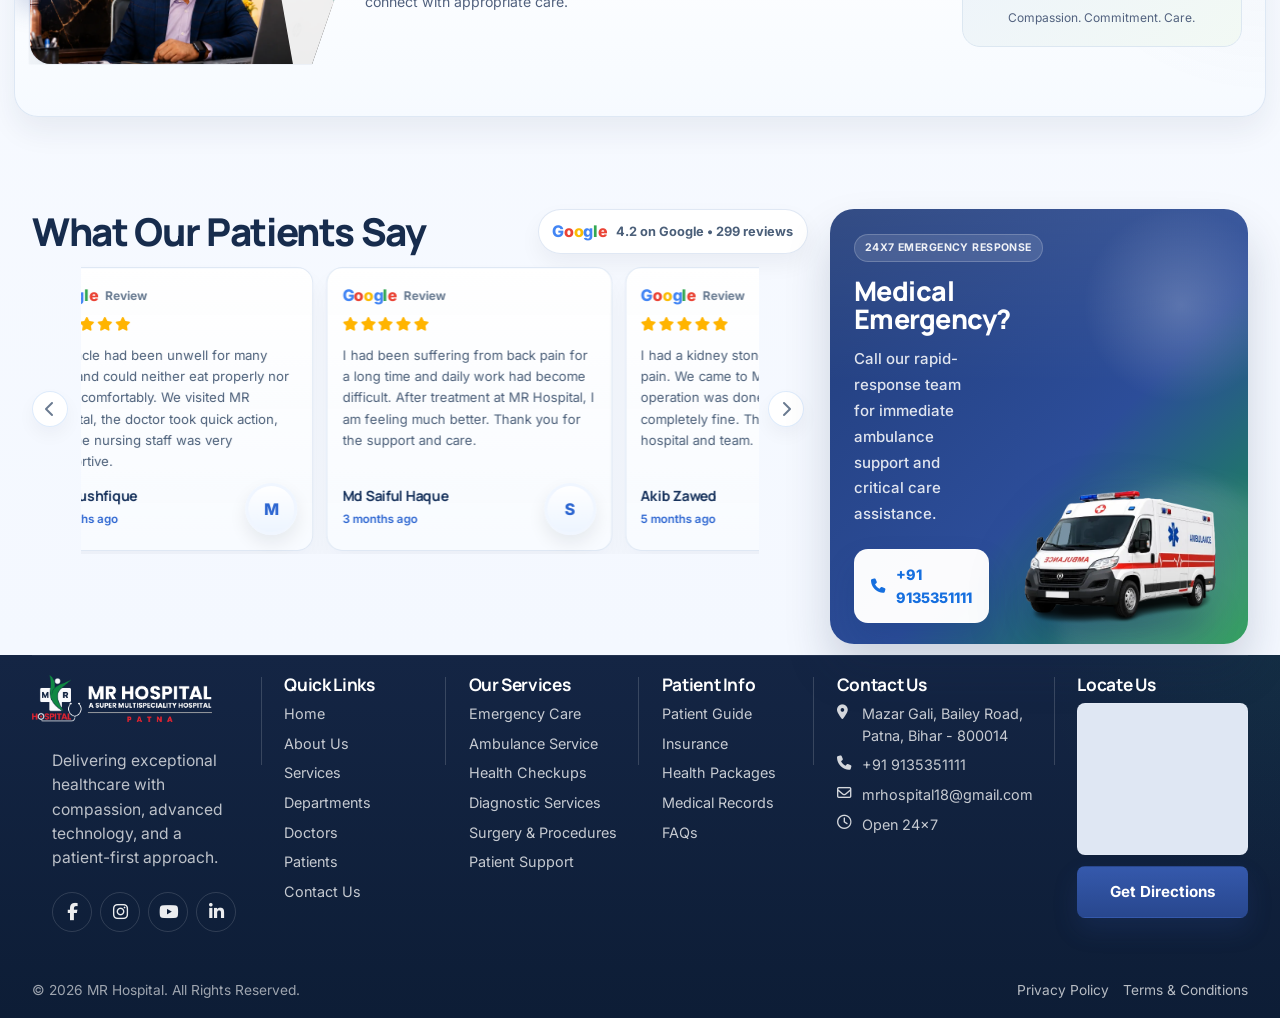
==== commit 16b4300c: "final chnages" ====
--- a/about.html
+++ b/about.html
@@ -273,7 +273,8 @@
             </div>
             <div class="director-feature__body">
               <div class="director-feature__copy">
-                <h3>DR. RAFIQUE ALAM (MD Medicine)</h3>
+                <h3>DR. RAFIQUE ALAM</h3>
+                <p>MD (Medicine)</p>
                 <p class="director-feature__role">Director</p>
                 <p>Focused on thoughtful patient care and coordinated hospital services. His approach emphasises attentive medical support, well-maintained facilities and respect for each patient&#x27;s individual needs.</p>
               </div>
--- a/assets/css/style.css
+++ b/assets/css/style.css
@@ -2192,6 +2192,18 @@
   color: var(--white);
 }
 
+.leader-card--director .leader-name-line,
+.leader-card--director .leader-qualification-line {
+  display: block;
+  white-space: nowrap;
+}
+
+.leader-card--director .leader-qualification-line {
+  margin-top: 0.25rem;
+  font-size: 0.9em;
+  font-weight: 600;
+}
+
 .leader-card--director .leader-role {
   margin-bottom: 0.65rem;
   font-size: 0.82rem;
